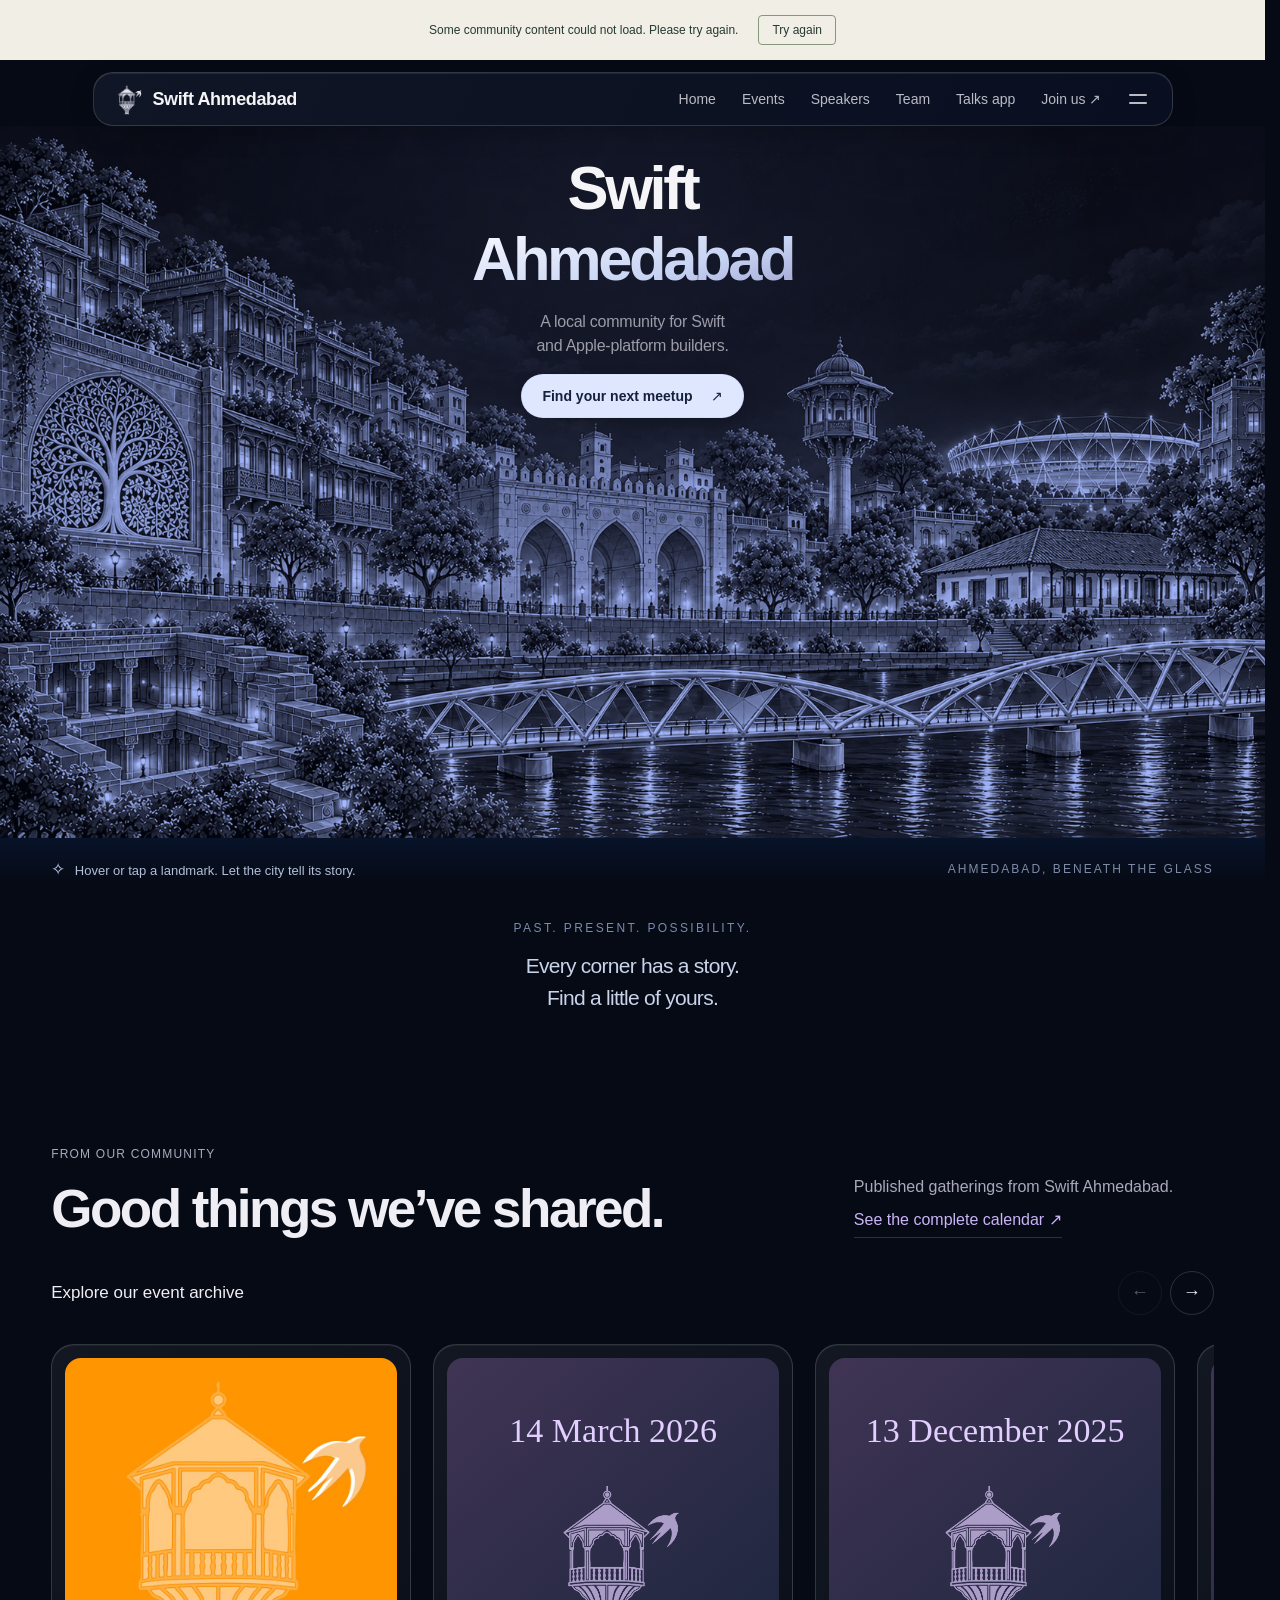
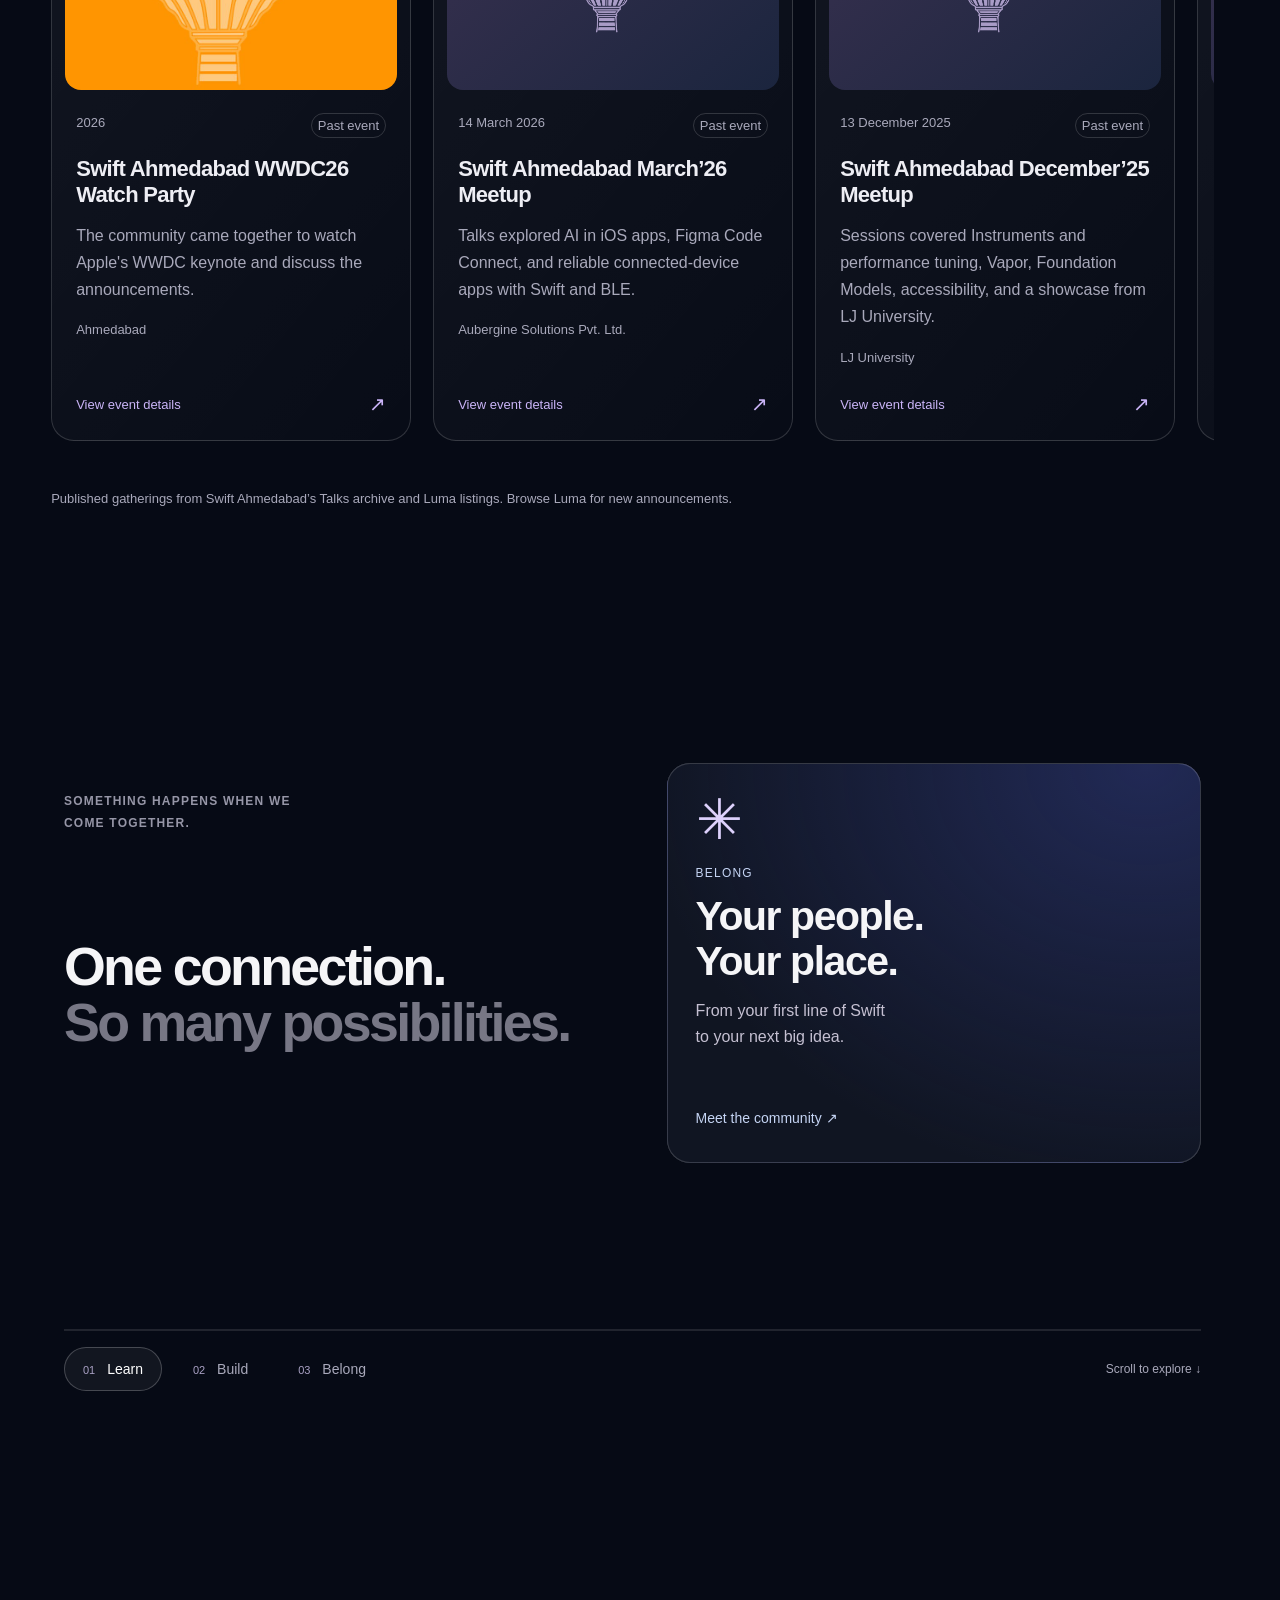
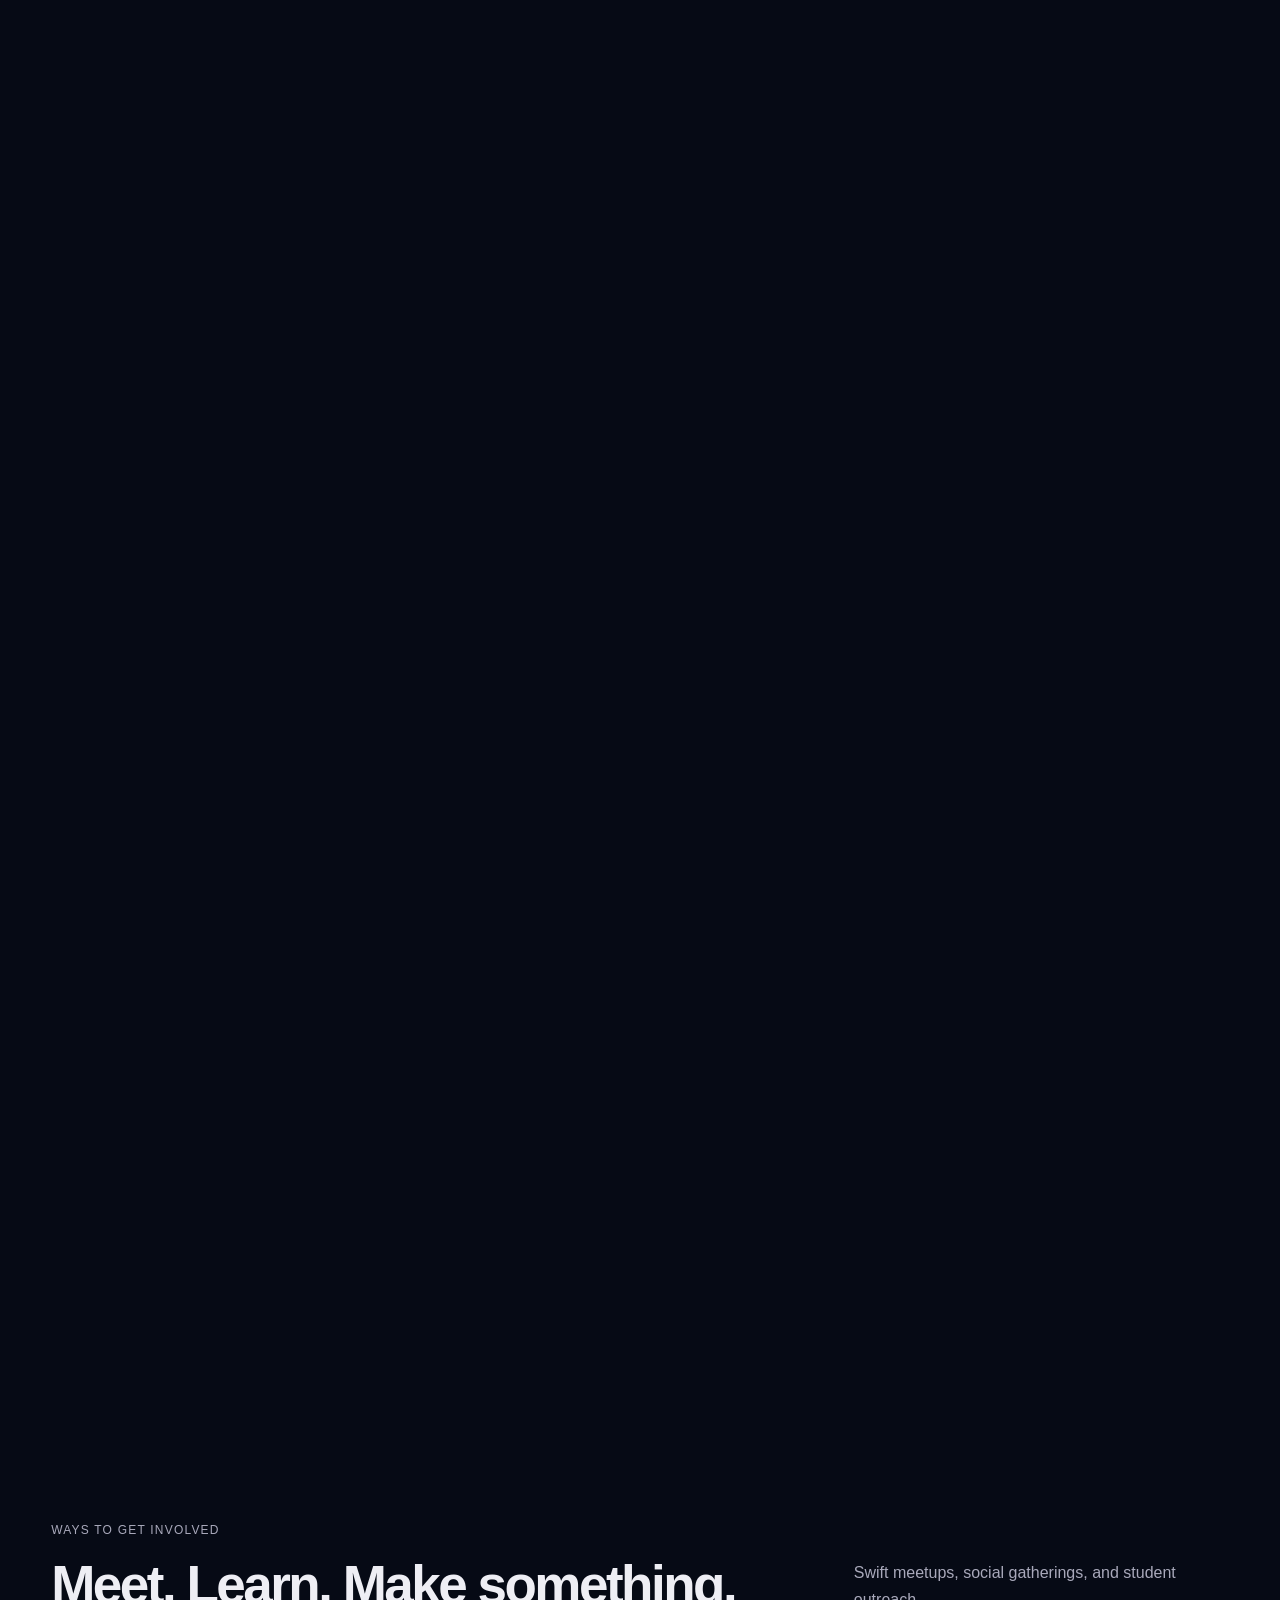
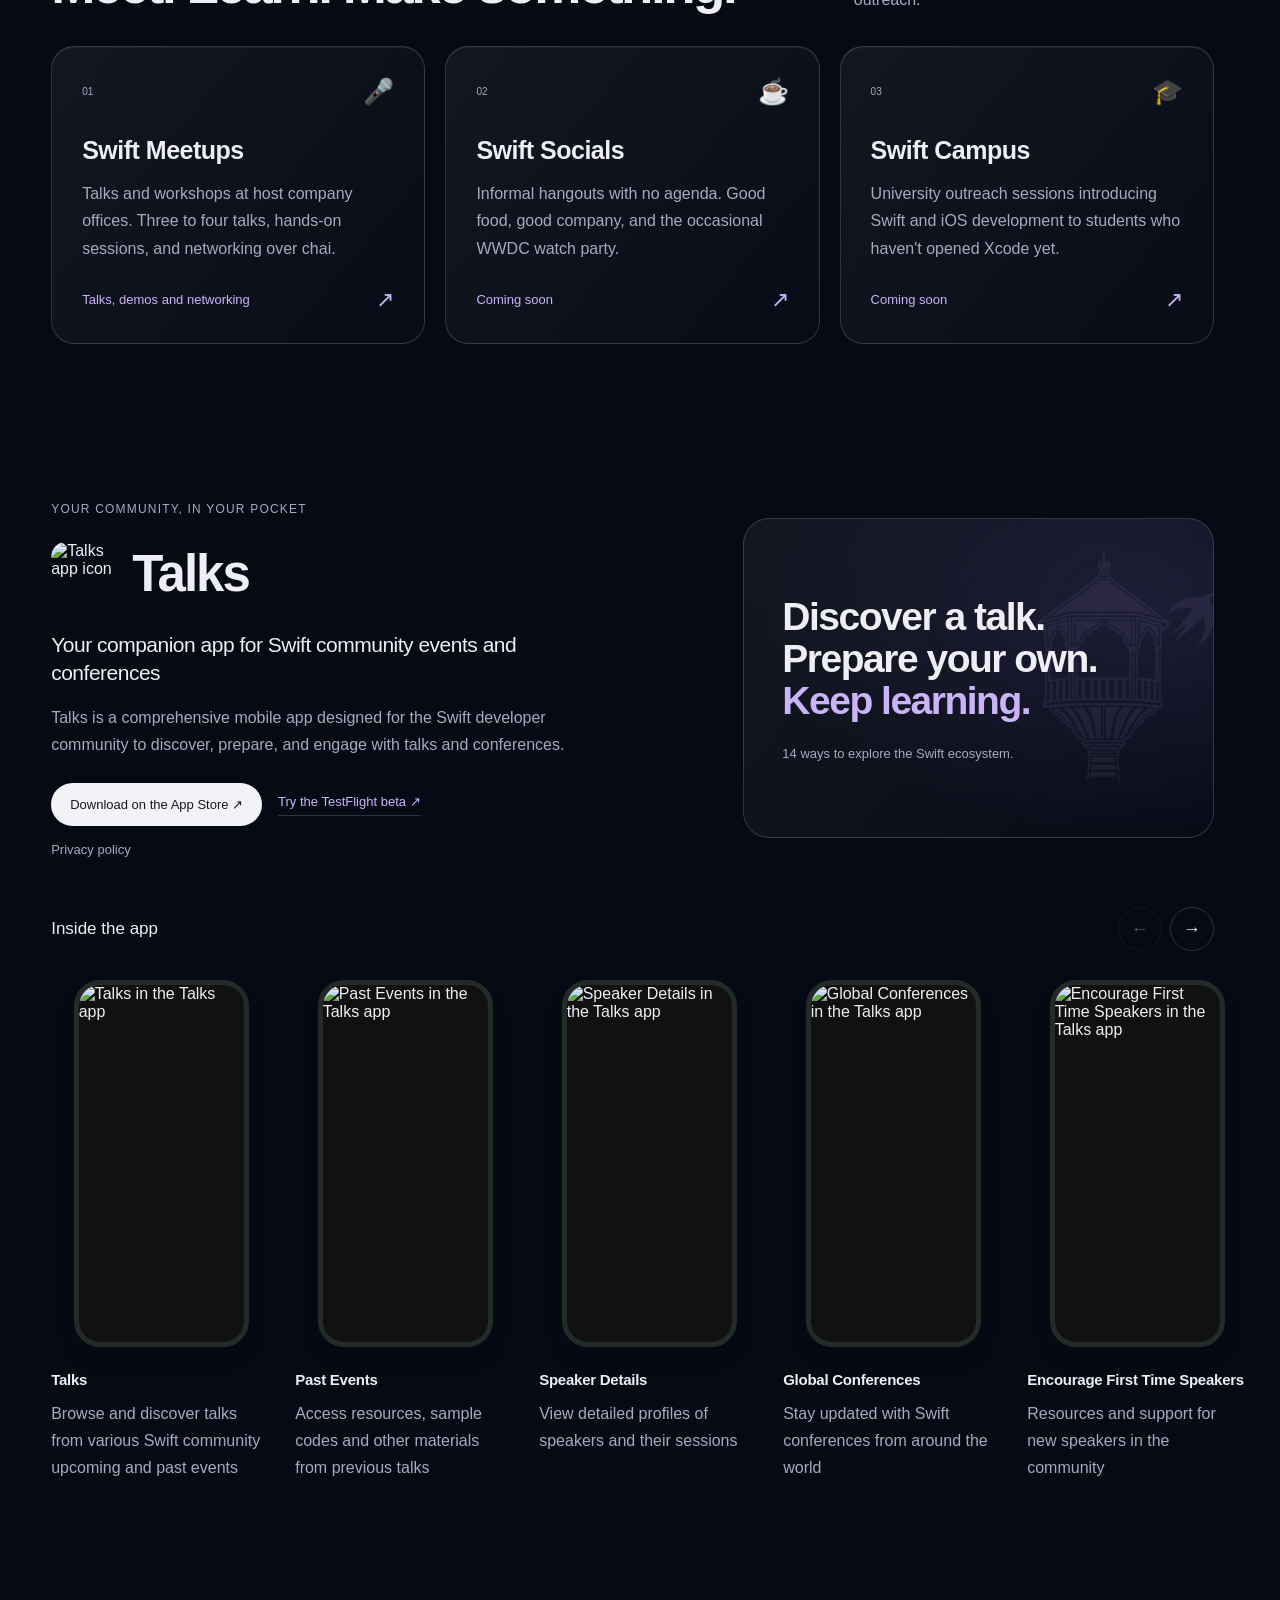
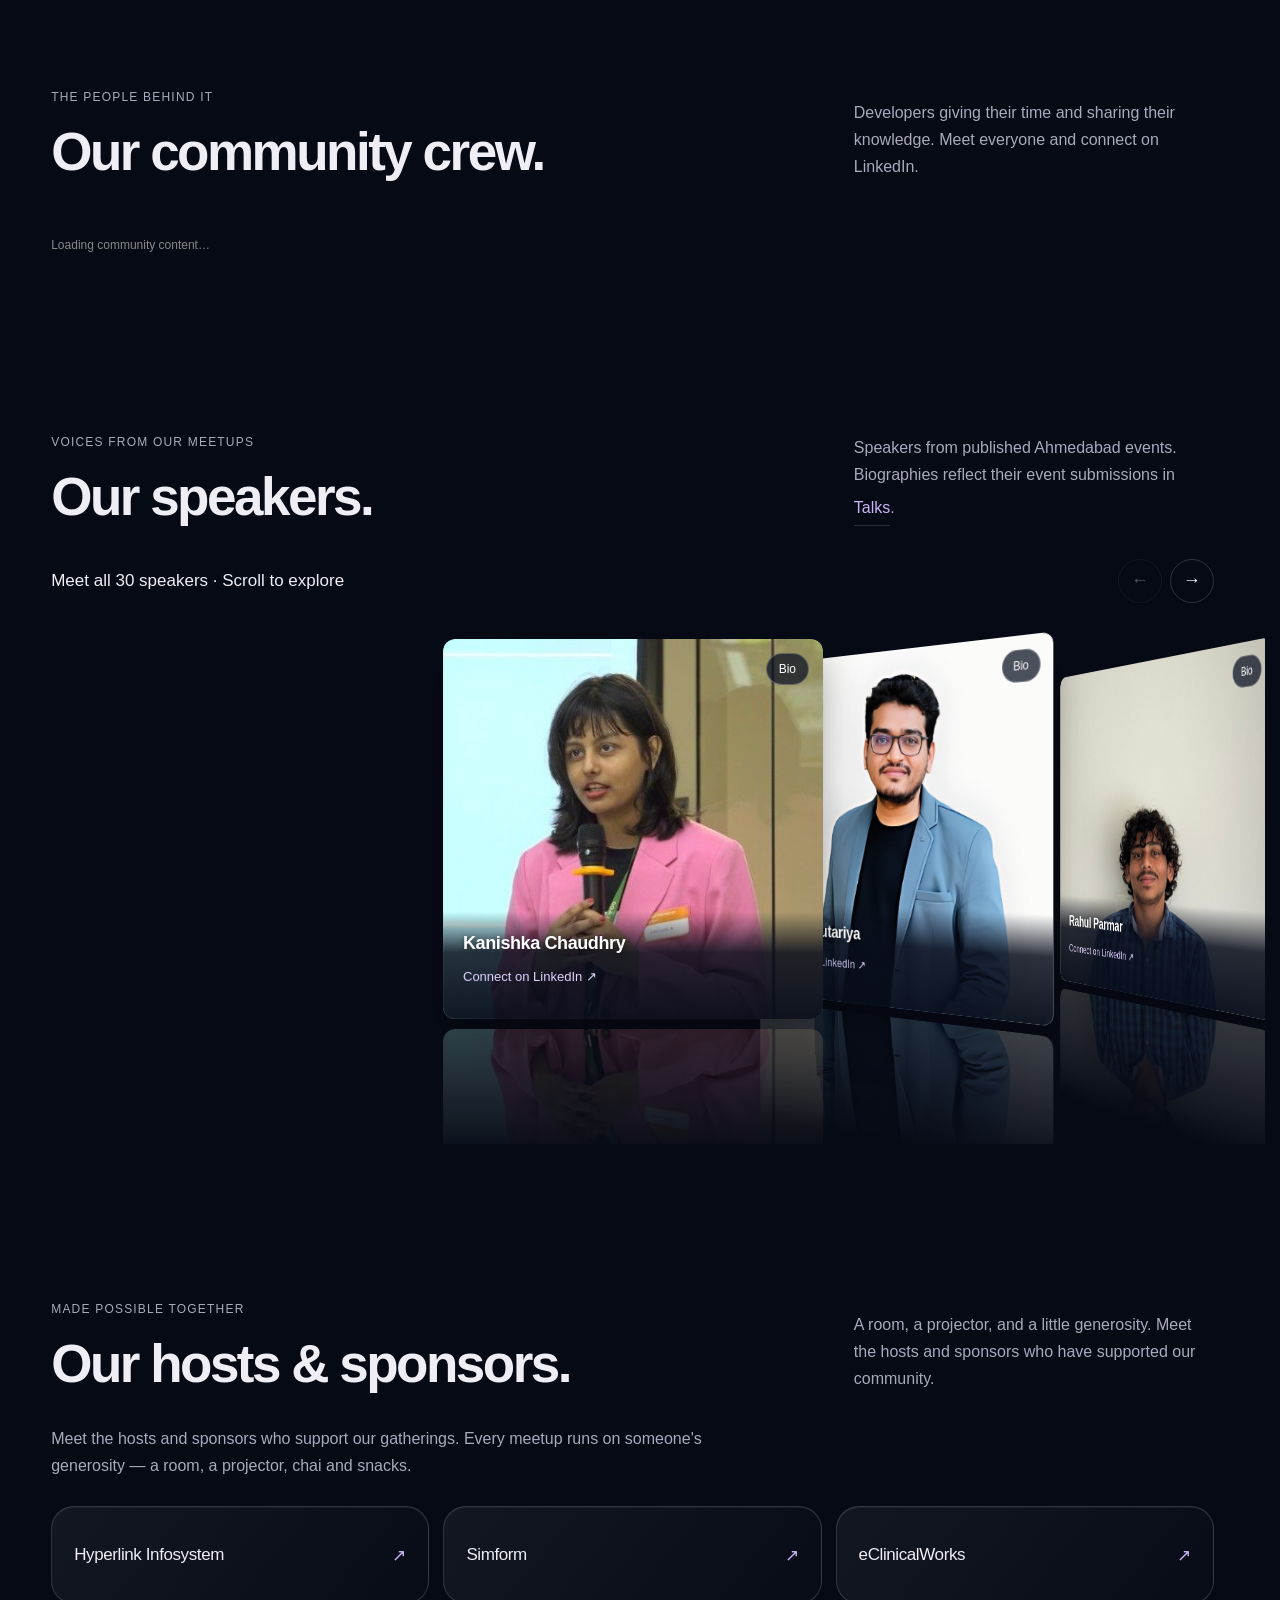
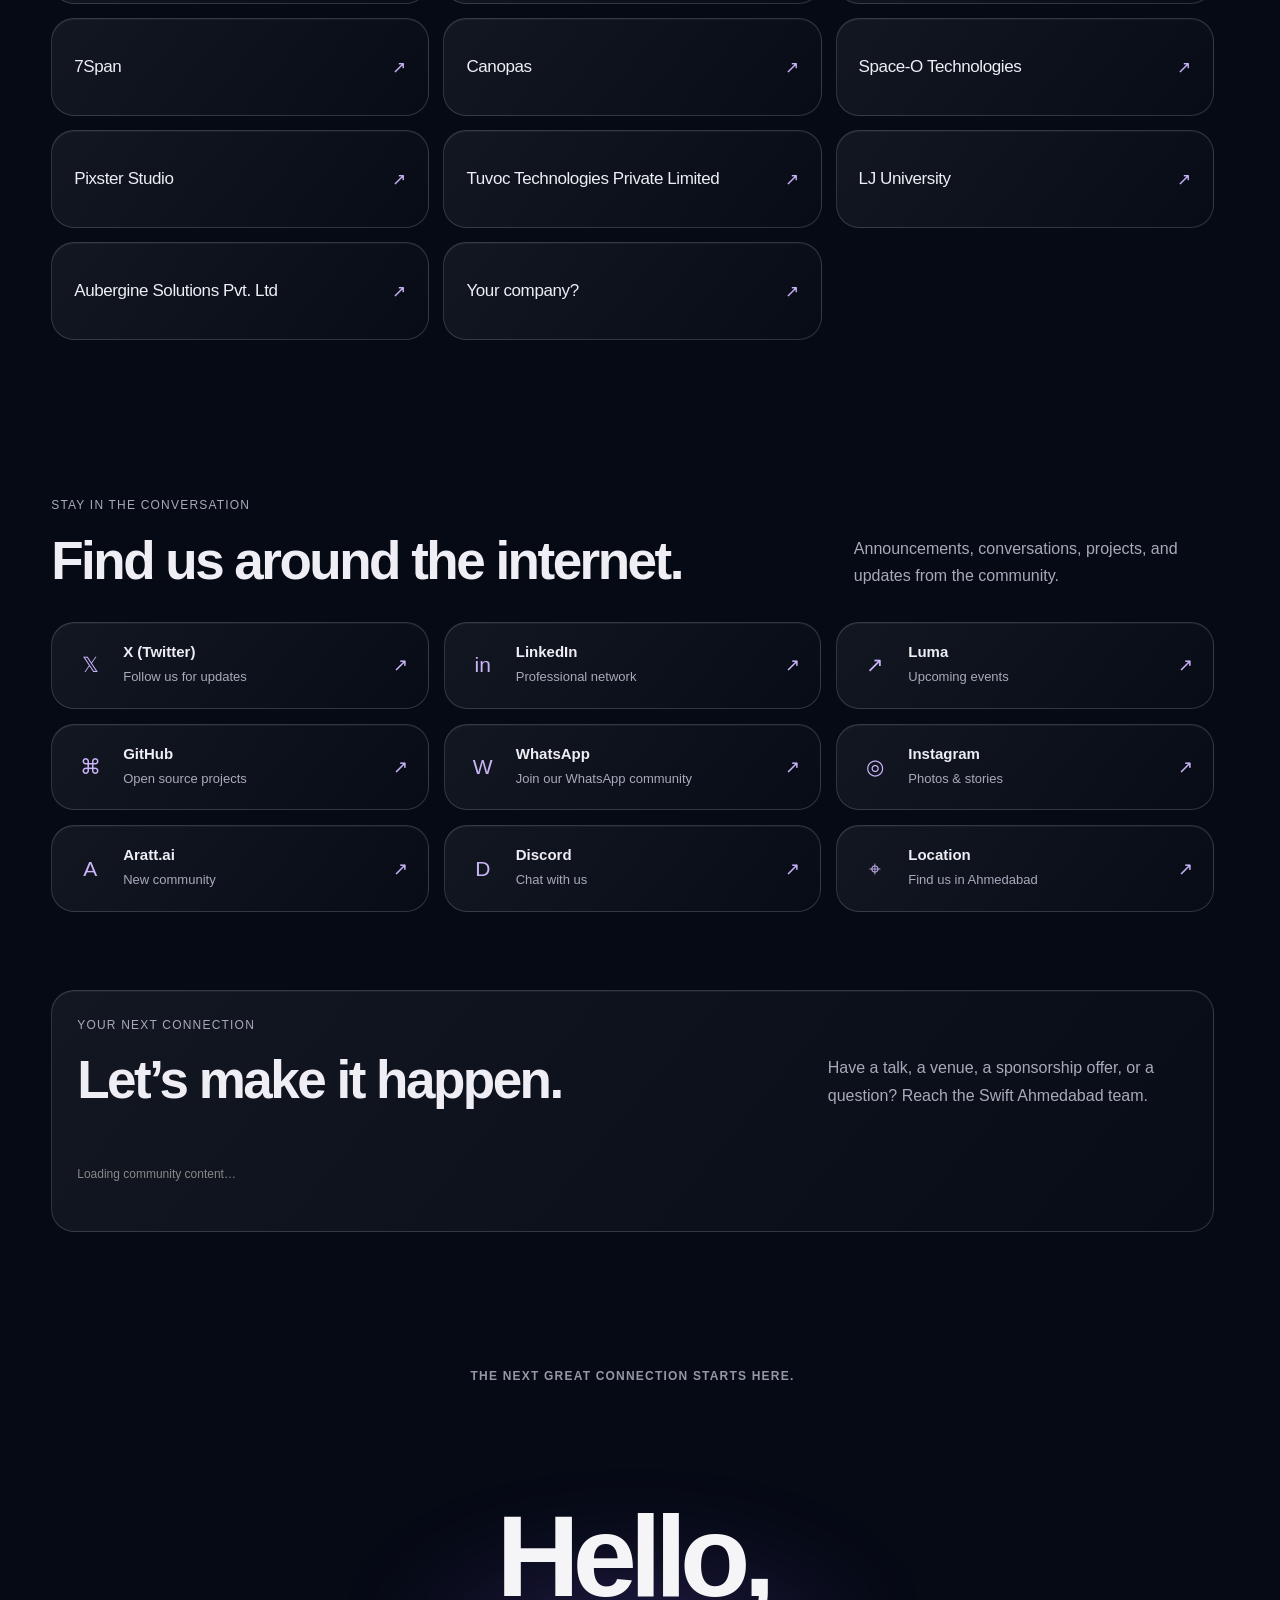
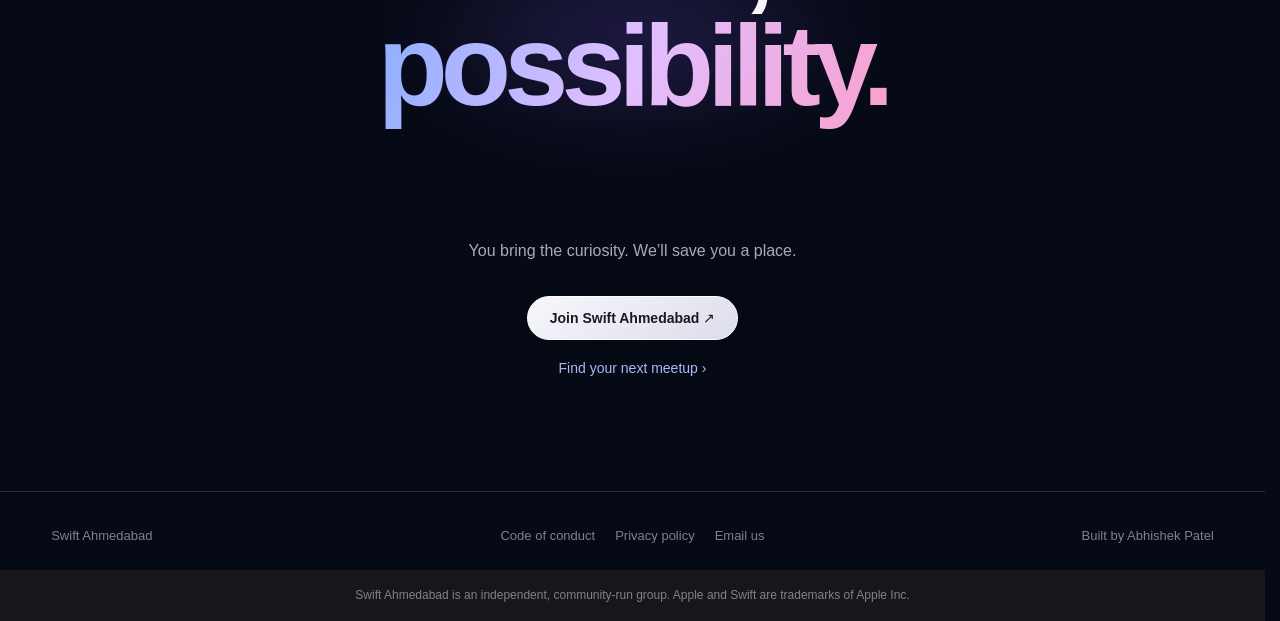
==== index.html @ c56e8653 "fix: merge footer and add builder credit" ====
<!doctype html>
<html lang="en">
<head>
<meta charset="utf-8">
<meta name="viewport" content="width=device-width,initial-scale=1">
<title>Swift Ahmedabad · Swift developer community</title>
<meta name="description" content="Swift Ahmedabad: meetups, workshops, community events, our team, and the Talks app for Apple-platform developers.">
<link rel="icon" href="assets/swiftAhmedabad.jpg">
<link rel="stylesheet" href="designs.css?v=footer-disclaimer">
<script src="designs.js?v=footer-merge" defer></script>
<script type="module" src="cityscape.mjs?v=10"></script>
<script type="module" src="headline-glass.mjs?v=5"></script>
</head>
<body data-design="glass">
<a class="skip" href="#main">Skip to content</a>
<!-- RETIRED THEME CHOOSER — retained for restoration
<header class="comparison">
 <a href="#main" class="study-label"><svg aria-hidden="true"><use href="#bird"/></svg><span>SWIFT AHMEDABAD <b>COMMUNITY · INDIA</b></span></a>
 <div class="design-switch" role="group" aria-label="Choose a design">
  <button data-choice="glass" aria-pressed="true"><i></i><span>01</span> Liquid Night</button>
  <button data-choice="editorial" aria-pressed="false"><i></i><span>02</span> Open Studio</button>
  <button data-choice="aurora" aria-pressed="false"><i></i><span>03</span> City of Swift</button>
 </div>
 <span class="study-hint">MEET. BUILD. SHARE.</span>
</header>
-->
<div class="content-status" role="status" aria-live="polite" hidden><span>Loading community content…</span><button type="button" id="retry-content" hidden>Try again</button></div>
<noscript><p class="content-status">Enable JavaScript to view the team, events, and community directory. You can still <a href="https://lu.ma/user/swiftahmedabad">browse our event calendar</a>.</p></noscript>
<svg class="svg-defs" aria-hidden="true"><defs>
 <!-- One material treatment of the master keeps every reveal registered to the same pixels. -->
 <filter id="liquid-city-glass" color-interpolation-filters="sRGB"><feColorMatrix type="matrix" values=".1382 .4649 .0469 0 .005  .1531 .5149 .0520 0 .012  .2062 .6937 .0701 0 .043  0 0 0 1 0"/></filter>
 <mask id="ahmedabad-logo-mask" maskUnits="userSpaceOnUse" x="0" y="0" width="100" height="100" style="mask-type:alpha"><image href="assets/designs/ahmedabad-mark.png" width="100" height="100"/></mask>
 <symbol id="bird" viewBox="0 0 100 100"><rect width="100" height="100" mask="url(#ahmedabad-logo-mask)"/></symbol>
<!-- RETIRED OPEN STUDIO DEFINITION
 <linearGradient id="studio-fill" x1="0" y1="0" x2="1" y2="1"><stop stop-color="#ebb679"/><stop offset=".45" stop-color="#bf6359"/><stop offset="1" stop-color="#8d4364"/></linearGradient>
-->
<!-- RETIRED DECORATIVE DEFINITION
 <symbol id="star" viewBox="0 0 100 100"><path d="m50 0 9 32 26-17-17 26 32 9-32 9 17 26-26-17-9 32-9-32-26 17 17-26L0 50l32-9-17-26 26 17Z"/></symbol>
-->
<!-- RETIRED DECORATIVE DEFINITION
 <symbol id="code" viewBox="0 0 24 24"><path d="m8 5-7 7 7 7m8-14 7 7-7 7m-3-17-2 24" fill="none" stroke="currentColor" stroke-width="1.5"/></symbol>
-->
<!-- RETIRED DECORATIVE DEFINITION
 <linearGradient id="glass-fill" x1="0" y1="0" x2="1" y2="1"><stop stop-color="#fff"/><stop offset=".32" stop-color="#c7ecff"/><stop offset=".56" stop-color="#ac9bf4"/><stop offset=".76" stop-color="#ffe6ee"/><stop offset="1" stop-color="#fff"/></linearGradient>
-->
</defs></svg>
<main id="main">
<!-- Liquid Night: one registered city composition with eight independent reveals. -->
<div class="world liquid-world" id="world-glass">
 <nav class="liquid-nav" aria-label="Main navigation">
  <div class="liquid-nav-inner">
   <a class="liquid-brand" href="#liquid-top" aria-label="Swift Ahmedabad home"><svg aria-hidden="true"><use href="#bird"/></svg>Swift Ahmedabad</a>
   <div class="liquid-nav-links">
    <a href="#liquid-top">Home</a><a href="#glass-events">Events</a><a href="#glass-speakers">Speakers</a><a href="#glass-team">Team</a><a href="#glass-app">Talks app</a><a class="liquid-nav-join" href="https://chat.whatsapp.com/FlZuWzMf8ak8C8yAmfRRVf" target="_blank" rel="noopener noreferrer" data-link="whatsapp">Join us ↗</a>
    <details class="section-menu">
     <summary aria-label="Navigation menu"><span class="nav-menu-icon" aria-hidden="true"></span></summary>
     <div><a href="#liquid-top">Home</a><a href="#glass-events">Events</a><a href="#glass-speakers">Speakers</a><a href="#glass-team">Team</a><a href="#glass-app">Talks app</a><a href="#glass-sponsors">Hosts & sponsors</a><a href="#glass-connect">Connect</a><a href="#glass-contact">Contact</a><a href="https://chat.whatsapp.com/FlZuWzMf8ak8C8yAmfRRVf" target="_blank" rel="noopener noreferrer" data-link="whatsapp">Join us ↗</a><button type="button" class="city-rotation" hidden>Pause city name rotation</button></div>
    </details>
   </div>
  </div>
 </nav>
 <section class="liquid-hero" id="liquid-top">
  <section class="liquid-cityscape" id="liquid-city" data-cityscape data-expanded-copy="true" aria-label="Explore Ahmedabad’s landmarks">
   <div class="liquid-hero-copy">
    <div class="city-title">
     <h1 aria-label="Swift Ahmedabad">Swift<span class="city-words" aria-hidden="true"><span lang="en" class="current">Ahmedabad</span><span lang="gu" hidden>અમદાવાદ</span><span lang="hi" hidden>अहमदाबाद</span></span></h1>
    </div>
    <p class="city-hero-subtitle">A local community for Swift and Apple-platform builders.</p><a class="liquid-button" href="https://lu.ma/user/swiftahmedabad" target="_blank" rel="noopener noreferrer" data-link="luma">Find your next meetup <span aria-hidden="true">↗</span></a>
   </div>
   <div class="cityscape-viewport"><div class="cityscape-stage">
    <picture class="cityscape-master" aria-hidden="true"><source media="(max-width: 767px)" srcset="assets/designs/liquid-city-portrait-v3.webp" width="900" height="1200"><img class="cityscape-base" src="assets/designs/liquid-city-desktop-v3.webp" width="1672" height="941" alt="" fetchpriority="high" decoding="async"></picture>
    <div class="cityscape-atmosphere" aria-hidden="true"></div>
    <div class="cityscape-artwork" aria-hidden="true">
     <div class="city-piece landmark-pol" data-artwork="pol"><picture><source media="(max-width: 767px)" data-color-src="assets/designs/liquid-city-portrait-v3.webp"><img class="landmark-color" data-color-src="assets/designs/liquid-city-desktop-v3.webp" width="1672" height="941" alt="" decoding="async" hidden></picture></div>
     <div class="city-piece landmark-jaali" data-artwork="jaali"><picture><source media="(max-width: 767px)" data-color-src="assets/designs/liquid-city-portrait-v3.webp"><img class="landmark-color" data-color-src="assets/designs/liquid-city-desktop-v3.webp" width="1672" height="941" alt="" decoding="async" hidden></picture></div>
     <div class="city-piece landmark-gate" data-artwork="gate"><picture><source media="(max-width: 767px)" data-color-src="assets/designs/liquid-city-portrait-v3.webp"><img class="landmark-color" data-color-src="assets/designs/liquid-city-desktop-v3.webp" width="1672" height="941" alt="" decoding="async" hidden></picture></div>
     <div class="city-piece landmark-chabutra" data-artwork="chabutra"><picture><source media="(max-width: 767px)" data-color-src="assets/designs/liquid-city-portrait-v3.webp"><img class="landmark-color" data-color-src="assets/designs/liquid-city-desktop-v3.webp" width="1672" height="941" alt="" decoding="async" hidden></picture></div>
     <div class="city-piece landmark-stadium" data-artwork="stadium"><picture><source media="(max-width: 767px)" data-color-src="assets/designs/liquid-city-portrait-v3.webp"><img class="landmark-color" data-color-src="assets/designs/liquid-city-desktop-v3.webp" width="1672" height="941" alt="" decoding="async" hidden></picture></div>
     <div class="city-piece landmark-ashram" data-artwork="ashram"><picture><source media="(max-width: 767px)" data-color-src="assets/designs/liquid-city-portrait-v3.webp"><img class="landmark-color" data-color-src="assets/designs/liquid-city-desktop-v3.webp" width="1672" height="941" alt="" decoding="async" hidden></picture></div>
     <div class="city-piece landmark-stepwell" data-artwork="stepwell"><picture><source media="(max-width: 767px)" data-color-src="assets/designs/liquid-city-portrait-v3.webp"><img class="landmark-color" data-color-src="assets/designs/liquid-city-desktop-v3.webp" width="1672" height="941" alt="" decoding="async" hidden></picture></div>
     <div class="city-piece landmark-bridge" data-artwork="bridge"><picture><source media="(max-width: 767px)" data-color-src="assets/designs/liquid-city-portrait-v3.webp"><img class="landmark-color" data-color-src="assets/designs/liquid-city-desktop-v3.webp" width="1672" height="941" alt="" decoding="async" hidden></picture></div>
    </div>
    <div class="cityscape-sheen" aria-hidden="true"></div>
    <div class="cityscape-hotspots" role="group" aria-label="Ahmedabad landmarks" aria-describedby="cityscape-hint">
     <div class="city-target hotspot-pol"><button class="city-hotspot" type="button" data-landmark="pol" data-title="Old-city pols" data-description="Traditional neighbourhoods bring closely grouped homes, carved facades and shared community spaces together." aria-label="Explore Old-city pols" aria-controls="landmark-information" aria-expanded="false"></button></div>
     <div class="city-target hotspot-jaali"><button class="city-hotspot" type="button" data-landmark="jaali" data-title="Sidi Saiyyed jaali" data-description="The Tree of Life lattice turns carved stone into a delicate pattern of intertwining branches." aria-label="Explore Sidi Saiyyed jaali" aria-controls="landmark-information" aria-expanded="false"></button></div>
     <div class="city-target hotspot-gate"><button class="city-hotspot" type="button" data-landmark="gate" data-title="Teen Darwaza" data-description="Three grand arches mark one of Ahmedabad’s historic gateways." aria-label="Explore Teen Darwaza" aria-controls="landmark-information" aria-expanded="false"></button></div>
     <div class="city-target hotspot-chabutra"><button class="city-hotspot" type="button" data-landmark="chabutra" data-title="The chabutra" data-description="These bird-feeding towers express the old city’s tradition of caring for its birds." aria-label="Explore The chabutra" aria-controls="landmark-information" aria-expanded="false"></button></div>
     <div class="city-target hotspot-stadium"><button class="city-hotspot" type="button" data-landmark="stadium" data-title="Narendra Modi Stadium" data-description="Motera’s cricket stadium brings Ahmedabad together around the game." aria-label="Explore Narendra Modi Stadium" aria-controls="landmark-information" aria-expanded="false"></button></div>
     <div class="city-target hotspot-ashram"><button class="city-hotspot" type="button" data-landmark="ashram" data-title="Sabarmati Ashram" data-description="Hriday Kunj was Gandhi’s home within the Sabarmati Ashram." aria-label="Explore Sabarmati Ashram" aria-controls="landmark-information" aria-expanded="false"></button></div>
     <div class="city-target hotspot-stepwell"><button class="city-hotspot" type="button" data-landmark="stepwell" data-title="Adalaj Stepwell" data-description="Near Ahmedabad, carved galleries and descending stairs lead into Adalaj’s historic stepwell." aria-label="Explore Adalaj Stepwell" aria-controls="landmark-information" aria-expanded="false"></button></div>
     <div class="city-target hotspot-bridge"><button class="city-hotspot" type="button" data-landmark="bridge" data-title="Atal Bridge" data-description="A pedestrian bridge connects the two banks of the Sabarmati River." aria-label="Explore Atal Bridge" aria-controls="landmark-information" aria-expanded="false"></button></div>
    </div>

   </div></div>
   <div class="cityscape-caption"><p id="cityscape-hint"><span aria-hidden="true">✧</span> Hover or tap a landmark. Let the city tell its story.</p><span>AHMEDABAD, BENEATH THE GLASS</span></div>
   <div class="landmark-info-slot"><div class="cityscape-rest-note" aria-hidden="true"><span>PAST. PRESENT. POSSIBILITY.</span><p>Every corner has a story.<br>Find a little of yours.</p></div><div class="landmark-information" id="landmark-information" aria-labelledby="landmark-title" hidden><button type="button" data-landmark-close aria-label="Close landmark details">×</button><div><p class="landmark-eyebrow">A LITTLE OF AHMEDABAD</p><h2 id="landmark-title" data-landmark-title>Explore Ahmedabad</h2><p data-landmark-story>Hover or tap a landmark to discover its story.</p></div></div></div>
   <p class="visually-hidden" data-landmark-announcement role="status" aria-live="polite" aria-atomic="true"></p>
   <div class="cityscape-fallback" hidden><p>The illustration couldn’t load. Ahmedabad’s stories are still here.</p><ul><li><strong>Old-city pols</strong> — Traditional neighbourhoods bring closely grouped homes, carved facades and shared community spaces together.</li><li><strong>Sidi Saiyyed jaali</strong> — The Tree of Life lattice turns carved stone into a delicate pattern of intertwining branches.</li><li><strong>Teen Darwaza</strong> — Three grand arches mark one of Ahmedabad’s historic gateways.</li><li><strong>The chabutra</strong> — These bird-feeding towers express the old city’s tradition of caring for its birds.</li><li><strong>Narendra Modi Stadium</strong> — Motera’s cricket stadium brings Ahmedabad together around the game.</li><li><strong>Sabarmati Ashram</strong> — Hriday Kunj was Gandhi’s home within the Sabarmati Ashram.</li><li><strong>Adalaj Stepwell</strong> — Near Ahmedabad, carved galleries and descending stairs lead into Adalaj’s historic stepwell.</li><li><strong>Atal Bridge</strong> — A pedestrian bridge connects the two banks of the Sabarmati River.</li></ul></div>
   <noscript><p class="cityscape-fallback">Sidi Saiyyed jaali · Old-city pols · Teen Darwaza · Chabutra · Narendra Modi Stadium · Sabarmati Ashram · Adalaj Stepwell · Atal Bridge. Enable JavaScript to explore their stories and natural colors.</p></noscript>
  </section>

 </section>
 <section class="community-section community-events" id="glass-events"><div class="community-heading"><div><p class="community-eyebrow">FROM OUR COMMUNITY</p><h2>Good things we’ve shared.</h2></div><p>Published gatherings from Swift Ahmedabad. <a href="https://lu.ma/user/swiftahmedabad" target="_blank" rel="noopener noreferrer" data-link="luma">See the complete calendar ↗</a></p></div><div data-content="events"><p class="loading-copy">Loading community content…</p></div></section>

 <section class="liquid-story" id="liquid-story" aria-label="Learn, build, belong">
  <div class="story-pin"><div class="story-intro"><p class="liquid-kicker">SOMETHING HAPPENS WHEN WE COME TOGETHER.</p><div class="story-heading"><h2>One connection.<br><span>So many possibilities.</span></h2></div></div>
   <div class="story-deck">
    <article class="story-card learn-card" id="story-learn"><div class="story-symbol" aria-hidden="true">↗</div><span class="story-number">LEARN</span><h3>A fresh<br>perspective.</h3><p>Real talks. Shared knowledge.<br>Your next lightbulb moment.</p><a href="https://lu.ma/user/swiftahmedabad" target="_blank" rel="noopener noreferrer" data-link="luma">Explore our meetups ↗</a></article>
    <article class="story-card build-card" id="story-build"><div class="story-symbol" aria-hidden="true">⌘</div><span class="story-number">BUILD</span><h3>Make something<br>that matters.</h3><p>Bring a side project.<br>Leave with new possibilities.</p><a href="https://github.com/swift-ahmedabad/" target="_blank" rel="noopener noreferrer" data-link="github">Explore our GitHub ↗</a></article>
    <article class="story-card belong-card" id="story-belong"><div class="story-symbol" aria-hidden="true">✳</div><span class="story-number">BELONG</span><h3>Your people.<br>Your place.</h3><p>From your first line of Swift<br>to your next big idea.</p><a href="https://chat.whatsapp.com/FlZuWzMf8ak8C8yAmfRRVf" target="_blank" rel="noopener noreferrer" data-link="whatsapp">Meet the community ↗</a></article>
   </div>
   <div class="story-controls" role="group" aria-label="Story chapters">
    <button type="button" data-story-step="0" aria-controls="story-learn" aria-pressed="true"><span>01</span> Learn</button>
    <button type="button" data-story-step="1" aria-controls="story-build" aria-pressed="false"><span>02</span> Build</button>
    <button type="button" data-story-step="2" aria-controls="story-belong" aria-pressed="false"><span>03</span> Belong</button>
    <span class="story-scroll-hint">Scroll to explore <span aria-hidden="true">↓</span></span>
   </div>
  </div>
 </section>



 <section class="community-section community-programs" id="glass-programs"><div class="community-heading"><div><p class="community-eyebrow">WAYS TO GET INVOLVED</p><h2>Meet. Learn. Make something.</h2></div><p>Swift meetups, social gatherings, and student outreach.</p></div><div data-content="programs"><p class="loading-copy">Loading community content…</p></div></section>


 <section class="community-section community-app" id="glass-app"><div data-content="app"><p class="loading-copy">Loading the Talks app…</p></div></section>

 <section class="community-section community-team" id="glass-team"><div class="community-heading"><div><p class="community-eyebrow">THE PEOPLE BEHIND IT</p><h2>Our community crew.</h2></div><p>Developers giving their time and sharing their knowledge. Meet everyone and connect on LinkedIn.</p></div><div data-content="team"><p class="loading-copy">Loading community content…</p></div></section>

 <section class="community-section community-speakers" id="glass-speakers"><div class="community-heading"><div><p class="community-eyebrow">VOICES FROM OUR MEETUPS</p><h2>Our speakers.</h2></div><p>Speakers from published Ahmedabad events. Biographies reflect their event submissions in <a href="https://github.com/Swift-Ahmedabad/Talks/tree/617e9de2b07eacf132da829cbbb272cc8a44bc74/Swift-Ahmedabad" target="_blank" rel="noopener noreferrer">Talks</a>.</p></div><div data-content="speakers"><p class="loading-copy">Loading speaker profiles…</p></div></section>

 <section class="community-section community-sponsors" id="glass-sponsors"><div class="community-heading"><div><p class="community-eyebrow">MADE POSSIBLE TOGETHER</p><h2>Our hosts & sponsors.</h2></div><p>A room, a projector, and a little generosity. Meet the hosts and sponsors who have supported our community.</p></div><div data-content="sponsors"><p class="loading-copy">Loading community content…</p></div></section>

 <section class="community-section community-connect" id="glass-connect"><div class="community-heading"><div><p class="community-eyebrow">STAY IN THE CONVERSATION</p><h2>Find us around the internet.</h2></div><p>Announcements, conversations, projects, and updates from the community.</p></div><div data-content="connect"><p class="loading-copy">Loading community content…</p></div></section>

 <section class="community-section contact-panel" id="glass-contact"><div class="community-heading"><div><p class="community-eyebrow">YOUR NEXT CONNECTION</p><h2>Let’s make it happen.</h2></div><p>Have a talk, a venue, a sponsorship offer, or a question? Reach the Swift Ahmedabad team.</p></div><div data-content="contact"><p class="loading-copy">Loading community content…</p></div></section>
 <section class="liquid-join" id="liquid-join"><div class="join-glow"></div><p class="liquid-kicker">THE NEXT GREAT CONNECTION STARTS HERE.</p><div class="headline-glass" data-headline-glass><h2>Hello,<br><span>possibility.</span></h2></div><p>You bring the curiosity. We’ll save you a place.</p><a class="liquid-button" href="https://chat.whatsapp.com/FlZuWzMf8ak8C8yAmfRRVf" target="_blank" rel="noopener noreferrer" data-link="whatsapp">Join Swift Ahmedabad ↗</a><a class="liquid-secondary" href="https://lu.ma/user/swiftahmedabad" target="_blank" rel="noopener noreferrer" data-link="luma">Find your next meetup ›</a></section>
</div>
<!-- 02 · Open Studio: a community home inspired by Swift Pune’s layout. -->
<!-- RETIRED EDITORIAL THEME — source retained, no active DOM or asset requests
<div class="world mag-world" id="world-editorial" hidden>
 <nav class="mag-nav mag-wrap" aria-label="Open Studio navigation">
  <a class="mag-brand" href="#mag-top"><svg aria-hidden="true"><use href="#bird"/></svg><span>Swift Ahmedabad<small>Apple-platform builders · India</small></span></a>
  <div><details class="section-menu"><summary>Explore <span aria-hidden="true">⌄</span></summary><div><a href="#mag-gatherings">Programs</a><a href="#editorial-events">Events</a><a href="#editorial-team">Our team</a><a href="#editorial-sponsors">Hosts & sponsors</a><a href="#editorial-app">Talks app</a><a href="#editorial-connect">Connect</a><a href="#editorial-contact">Contact</a></div></details><a href="#mag-gatherings">Programs</a><a href="#editorial-events">Meetups</a><a href="#editorial-team">Core team</a><a class="mag-nav-join" href="https://chat.whatsapp.com/FlZuWzMf8ak8C8yAmfRRVf" target="_blank" rel="noopener noreferrer" data-link="whatsapp">Join WhatsApp <span>↗</span></a></div>
 </nav>
 <section class="mag-hero mag-wrap" id="mag-top">
  <div class="mag-identity"><div class="mag-logo-orbit"><svg role="img" aria-label="Swift Ahmedabad chabutra and Swift bird"><use href="#bird"/></svg></div><p>Swift <strong>Ahmedabad</strong><span>Built here. Shared with everyone.</span></p><span class="mag-identity-note">23.02° N · 72.57° E</span></div>
  <div class="mag-intro"><p class="mag-eyebrow">// Swift · SwiftUI · Ahmedabad</p><h1>Apple-platform<br>builders.<br><span>One community.</span></h1><p data-community-description>A community of Apple-platform engineers, designers and students in Ahmedabad.</p><div class="mag-actions"><a class="mag-button" href="https://chat.whatsapp.com/FlZuWzMf8ak8C8yAmfRRVf" target="_blank" rel="noopener noreferrer" data-link="whatsapp">Join the WhatsApp group <span>↗</span></a><a class="mag-secondary" href="https://www.linkedin.com/company/swift-ahmedabad/" target="_blank" rel="noopener noreferrer" data-link="linkedin">Follow on LinkedIn</a></div><ul class="mag-at-glance" aria-label="Community at a glance"><li><b>Swift</b> meetups</li><li><b>Hands-on</b> learning</li><li><b>First-time</b> speakers welcome</li><li><b>Everyone</b> belongs</li></ul></div>
 </section>
 <section class="community-section community-programs" id="mag-gatherings"><div class="community-heading"><div><p class="community-eyebrow">// community.programs</p><h2>A little learning.<br><span>A lot of connection.</span></h2></div><p>Talks, workshops, and conversations over chai. Explore what we run, and what we’re bringing to the community next.</p></div><div data-content="programs"><p class="loading-copy">Loading our programs…</p></div></section>
 <section class="community-section community-events" id="editorial-events"><div class="community-heading"><div><p class="community-eyebrow">// meetups.archive</p><h2>From the <span>community.</span></h2></div><p>Some of the gatherings we’ve shared. <a href="https://lu.ma/user/swiftahmedabad" target="_blank" rel="noopener noreferrer" data-link="luma">Full calendar & new announcements ↗</a></p></div><div data-content="events"><p class="loading-copy">Loading community content…</p></div></section>
 <section class="community-section community-team" id="editorial-team"><div class="community-heading"><div><p class="community-eyebrow">// community.crew</p><h2>The people <span>behind it.</span></h2></div><p>Developers who make time for the community. Meet our crew, learn what they’re building, and connect on LinkedIn.</p></div><div data-content="team"><p class="loading-copy">Loading community content…</p></div><a class="mag-talk-link" href="https://forms.gle/xJz2qssaaXnyPX9z8" target="_blank" rel="noopener noreferrer" data-link="speak">Have something to share? Pitch your first talk ↗</a></section>
 <section class="community-section community-sponsors" id="editorial-sponsors"><div class="community-heading"><div><p class="community-eyebrow">// hosts.history</p><h2>Good people.<br><span>Generous hosts.</span></h2></div><p>Meet the companies that have supported Swift Ahmedabad with space, hospitality, and a place to learn together.</p></div><div class="mag-hosts-layout"><aside class="mag-host-note"><p class="mag-eyebrow">a_note_to_future_hosts.swift</p><h3>Make room for<br>your local community.</h3><p>A room, a projector, and a few cups of chai can bring a whole community together.</p><p>Have a space to offer or want to support our next meetup? Tell us what you have in mind. We’ll work out the details together.</p><a class="sponsor-mail-link" href="mailto:helloswiftahmedabad@gmail.com">Let’s host something together ↗</a><small>— The Swift Ahmedabad crew</small></aside><div data-content="sponsors"><p class="loading-copy">Loading community content…</p></div></div></section>
 <section class="community-section community-app" id="editorial-app"><div data-content="app"><p class="loading-copy">Loading the Talks app…</p></div></section>
 <div class="community-section community-year-stats" aria-label="Community statistics"><p class="community-eyebrow">// our_community_in_<span data-year>2025</span></p><div data-content="stats"></div></div>
 <section class="community-section community-connect" id="editorial-connect"><div class="community-heading"><div><p class="community-eyebrow">// say_hello</p><h2>Keep the <span>conversation going.</span></h2></div><p>Join the WhatsApp group for community conversations. Find events, projects, and updates across our channels.</p></div><div data-content="connect"><p class="loading-copy">Loading community content…</p></div></section>
 <section class="community-section community-contact" id="editorial-contact"><div class="community-heading"><div><p class="community-eyebrow">// contribute</p><h2>There’s room <span>for your idea.</span></h2></div><p>Speak at a meetup, support the community, or simply say hello.</p></div><div data-content="contact"><p class="loading-copy">Loading community content…</p></div></section>
 <footer class="mag-footer mag-wrap"><div class="mag-footer-brand"><svg aria-hidden="true"><use href="#bird"/></svg><div><strong>Swift Ahmedabad</strong><p>// Code, chai, and good company.</p></div></div><div class="mag-footer-columns"><div><h3>SHOW UP</h3><a href="https://chat.whatsapp.com/FlZuWzMf8ak8C8yAmfRRVf" target="_blank" rel="noopener noreferrer" data-link="whatsapp">WhatsApp group ↗</a><a href="#mag-gatherings">Our programs</a><a href="#editorial-events">Meetups & events</a></div><div><h3>CONTRIBUTE</h3><a href="https://forms.gle/xJz2qssaaXnyPX9z8" target="_blank" rel="noopener noreferrer" data-link="speak">Pitch a talk ↗</a><a class="sponsor-mail-link" href="mailto:helloswiftahmedabad@gmail.com">Host a meetup</a><a href="#editorial-team">Meet the crew</a></div><div><h3>FOLLOW</h3><a href="https://www.linkedin.com/company/swift-ahmedabad/" target="_blank" rel="noopener noreferrer" data-link="linkedin">LinkedIn ↗</a><a href="https://www.instagram.com/swift.ahmedabad/" target="_blank" rel="noopener noreferrer" data-link="instagram">Instagram ↗</a><a href="https://github.com/swift-ahmedabad/" target="_blank" rel="noopener noreferrer" data-link="github">GitHub ↗</a></div><div><h3>CARE</h3><a href="code-of-conduct.html">Code of conduct</a><a href="privacy-policy.html">Privacy policy</a><a href="mailto:helloswiftahmedabad@gmail.com" data-link="email">Email the team</a></div></div><div class="mag-footer-bottom"><span>Independent. Community-led.</span><span>Made in Ahmedabad · IST</span></div></footer>
</div>
-->
<!-- 03 · City of Swift: an Ahmedabad landmark poster inspired by Swift Bharat. -->
<!-- RETIRED AURORA THEME — source retained, no active DOM or asset requests
<div class="world lounge-world" id="world-aurora" hidden>
 <nav class="city-dock" aria-label="Quick community navigation" hidden inert>
  <a class="city-dock-home" href="#lounge-top" aria-label="Back to the top"><svg aria-hidden="true"><use href="#bird"/></svg></a>
  <a href="#aurora-events">Meetups</a><a href="#lounge-room">Community</a><a class="city-dock-join" href="https://chat.whatsapp.com/FlZuWzMf8ak8C8yAmfRRVf" target="_blank" rel="noopener noreferrer" data-link="whatsapp">Join <span aria-hidden="true">↗</span></a>
 </nav>
 <nav class="lounge-nav" aria-label="City of Swift navigation"><a class="lounge-brand" href="#lounge-top"><svg aria-hidden="true"><use href="#bird"/></svg><div>Swift Ahmedabad<small>CODE. CHAI. COMMUNITY.</small></div></a><div><details class="section-menu"><summary>Explore <span aria-hidden="true">⌄</span></summary><div><a href="#aurora-city">Our city</a><a href="#aurora-events">Meetups</a><a href="#aurora-team">Our crew</a><a href="#aurora-app">Talks app</a><a href="#aurora-sponsors">Hosts & sponsors</a><a href="#aurora-connect">Connect</a><a href="#aurora-contact">Contact</a></div></details><a href="#aurora-city">Our city</a><a href="#aurora-events">Meetups</a><a href="#aurora-team">The crew</a><a class="lounge-nav-join" href="https://chat.whatsapp.com/FlZuWzMf8ak8C8yAmfRRVf" target="_blank" rel="noopener noreferrer" data-link="whatsapp">Join WhatsApp <span>↗</span></a></div></nav>
 <section class="lounge-hero" id="lounge-top">
  <div class="city-heading"><p class="lounge-eyebrow">APPLE-PLATFORM BUILDERS · AMDAVADI HEARTS</p><h1><span>SWIFT</span><strong>AHMEDABAD</strong></h1><p class="city-hero-subtitle">Big ideas. Local roots. Your people.</p></div>
  <figure class="city-art"><img src="assets/designs/ahmedabad-landmarks-dusk.png" width="1536" height="1024" fetchpriority="high" alt="Illustrated Ahmedabad city collage: Sidi Saiyyed’s Tree of Life jaali, Teen Darwaza’s three arches, a chabutra with flying swifts, old-city pol houses, Sabarmati Ashram, and the colourful Atal Bridge over the Sabarmati, with Uttarayan kites in the sky."><figcaption>OUR CITY, IN COLOUR · MADE OF STORIES</figcaption></figure>
  <div class="city-welcome"><p>Meet the Swift community<br><strong>right here in Ahmedabad.</strong></p><div><a class="lounge-button" href="https://lu.ma/user/swiftahmedabad" target="_blank" rel="noopener noreferrer" data-link="luma">Find our next meetup <span>↗</span></a><a class="city-secondary" href="#aurora-city">Explore our city ↓</a></div><span class="city-welcome-mark" aria-hidden="true"><svg><use href="#bird"/></svg></span></div>
 </section>
 <section class="lounge-intro" id="aurora-city"><div><p class="lounge-eyebrow">ROOTED HERE. OPEN TO EVERYONE.</p><h2>A city with stories.<br><span>A community with ideas.</span></h2></div><div><p data-community-description>A community of Apple-platform engineers, designers and students in Ahmedabad. We meet to learn, share what we know, and grow the next generation of Swift builders in the city.</p><p class="city-description">Our artwork celebrates the places and details that make Ahmedabad feel like home.</p></div></section>

 <section class="community-section community-events" id="aurora-events"><div class="community-heading"><div><p class="community-eyebrow">FROM OUR COMMUNITY</p><h2>Good things we’ve shared.</h2></div><p>Published gatherings from Swift Ahmedabad. <a href="https://lu.ma/user/swiftahmedabad" target="_blank" rel="noopener noreferrer" data-link="luma">See the complete calendar ↗</a></p></div><div data-content="events"><p class="loading-copy">Loading community content…</p></div></section>
 <section class="lounge-room" id="lounge-room"><div class="lounge-room-heading"><p class="lounge-eyebrow">FIND YOUR WAY IN</p><h2>Meet. Build.<br><em>Make it happen.</em></h2></div><div class="lounge-explorer"><div class="lounge-tabs" role="tablist" aria-label="Ways to join the community"><button role="tab" id="tab-meet" aria-controls="room-meet" aria-selected="true" data-room="meet"><span>01</span><div>Meet the community<small>Meetups & conversations</small></div><b>↗</b></button><button role="tab" id="tab-build" aria-controls="room-build" aria-selected="false" tabindex="-1" data-room="build"><span>02</span><div>Build something<small>Projects & possibilities</small></div><b>↗</b></button><button role="tab" id="tab-share" aria-controls="room-share" aria-selected="false" tabindex="-1" data-room="share"><span>03</span><div>Share your story<small>Ideas worth sharing</small></div><b>↗</b></button></div>
  <div class="lounge-panel" role="tabpanel" id="room-meet" aria-labelledby="tab-meet"><span class="lounge-panel-no" aria-hidden="true">01</span><p class="lounge-eyebrow">SOME THINGS ARE BETTER IN PERSON</p><h3>A familiar face.<br>A fresh perspective.</h3><p>Meet the people behind the code. Join us for Swift talks, hands-on learning, and the conversations that continue long after the last slide.</p><a href="https://lu.ma/user/swiftahmedabad" target="_blank" rel="noopener noreferrer" data-link="luma">Find our next gathering <span>↗</span></a><div class="lounge-panel-bottom"><span><b data-stat="totalEvents">6</b> MEETUPS IN <b data-year>2025</b></span><span>BEGINNERS ALWAYS WELCOME</span></div></div>
  <div class="lounge-panel" role="tabpanel" id="room-build" aria-labelledby="tab-build" hidden><span class="lounge-panel-no" aria-hidden="true">02</span><p class="lounge-eyebrow">CURIOSITY LIKES COMPANY</p><h3>A small project.<br>A shared possibility.</h3><p>Bring the idea you keep coming back to. Explore our community’s GitHub, share what you’ve learned, and find your next collaborator.</p><a href="https://github.com/swift-ahmedabad/" target="_blank" rel="noopener noreferrer" data-link="github">See what we’re building <span>↗</span></a><div class="lounge-panel-bottom"><span>SWIFT · SWIFTUI · iOS</span><span>BUILT WITH CURIOSITY</span></div></div>
  <div class="lounge-panel" role="tabpanel" id="room-share" aria-labelledby="tab-share" hidden><span class="lounge-panel-no" aria-hidden="true">03</span><p class="lounge-eyebrow">WE’D LOVE TO HEAR YOUR STORY</p><h3>Your experience.<br>Someone’s next idea.</h3><p>A lesson from a project. A useful trick. A question you finally answered. First talk or fiftieth, there’s room for your voice in this community.</p><a href="https://forms.gle/xJz2qssaaXnyPX9z8" target="_blank" rel="noopener noreferrer" data-link="speak">Bring your idea to the stage <span>↗</span></a><div class="lounge-panel-bottom"><span><b data-stat="totalSpeakers">16</b> SPEAKERS IN <b data-year>2025</b></span><span>EVERY PERSPECTIVE MATTERS</span></div></div>
 </div></section>

 <section class="community-section community-programs" id="aurora-programs"><div class="community-heading"><div><p class="community-eyebrow">WAYS TO GET INVOLVED</p><h2>Meet. Learn. Make something.</h2></div><p>Swift meetups, social gatherings, and student outreach.</p></div><div data-content="programs"><p class="loading-copy">Loading community content…</p></div></section>

 <section class="community-section community-app" id="aurora-app"><div data-content="app"><p class="loading-copy">Loading the Talks app…</p></div></section>

 <section class="community-section community-team" id="aurora-team"><div class="community-heading"><div><p class="community-eyebrow">THE PEOPLE BEHIND IT</p><h2>Our community crew.</h2></div><p>Developers giving their time and sharing their knowledge. Meet everyone and connect on LinkedIn.</p></div><div data-content="team"><p class="loading-copy">Loading community content…</p></div></section>
 <section class="lounge-ethos" id="lounge-ethos"><div><p class="lounge-eyebrow">FIRST TIME HERE?</p><h2>Come curious.<br><span>We’ll take it from there.</span></h2><svg aria-hidden="true"><use href="#bird"/></svg></div><div class="city-faq"><details open><summary>Do I need to be an experienced developer?<span aria-hidden="true">+</span></summary><p>Students, designers, first-time Swift learners, and experienced engineers are all welcome. Bring your curiosity and learn with the community.</p></details><details><summary>Where do I find the next meetup?<span aria-hidden="true">+</span></summary><p>Browse our <a href="https://lu.ma/user/swiftahmedabad" target="_blank" rel="noopener noreferrer" data-link="luma">Luma calendar ↗</a> for published dates, venues, and registration. Meetups take place at host company offices; check each listing for the details.</p></details><details><summary>Can I give my first talk here?<span aria-hidden="true">+</span></summary><p>Yes. Share a useful discovery, a lesson from your project, or an idea you’re exploring. <a href="https://forms.gle/xJz2qssaaXnyPX9z8" target="_blank" rel="noopener noreferrer" data-link="speak">Send us your talk proposal ↗</a>.</p></details><details><summary>How do we look after each other?<span aria-hidden="true">+</span></summary><p>Be respectful, generous with your knowledge, and welcoming to new people. Read our <a href="code-of-conduct.html">code of conduct ↗</a> before joining.</p></details></div></section>

 <section class="community-section community-sponsors" id="aurora-sponsors"><div class="community-heading"><div><p class="community-eyebrow">MADE POSSIBLE TOGETHER</p><h2>Our hosts & sponsors.</h2></div><p>A room, a projector, and a little generosity. These are the companies that have supported our community.</p></div><div data-content="sponsors"><p class="loading-copy">Loading community content…</p></div></section>

 <div class="community-section community-year-stats" aria-label="Community statistics"><p class="community-eyebrow">OUR COMMUNITY IN <span data-year>2025</span></p><div data-content="stats"></div></div>

 <section class="community-section community-connect" id="aurora-connect"><div class="community-heading"><div><p class="community-eyebrow">STAY IN THE CONVERSATION</p><h2>Find us around the internet.</h2></div><p>Announcements, conversations, projects, and updates from the community.</p></div><div data-content="connect"><p class="loading-copy">Loading community content…</p></div></section>

 <section class="community-section community-contact" id="aurora-contact"><div class="community-heading"><div><p class="community-eyebrow">YOUR NEXT CONNECTION</p><h2>Let’s make it happen.</h2></div><p>Have a talk, a venue, a sponsorship offer, or a question? Reach the Swift Ahmedabad team.</p></div><div data-content="contact"><p class="loading-copy">Loading community content…</p></div></section>
 <section class="lounge-closing"><svg aria-hidden="true"><use href="#bird"/></svg><p class="lounge-eyebrow">YOUR NEXT CHAPTER, IN GOOD COMPANY</p><h2>Code brings us together.<br><em>Ahmedabad makes it ours.</em></h2><a class="lounge-button" href="https://chat.whatsapp.com/FlZuWzMf8ak8C8yAmfRRVf" target="_blank" rel="noopener noreferrer" data-link="whatsapp">Join Swift Ahmedabad <span>↗</span></a><p>See you at the next meetup.</p></section>
 <footer class="lounge-footer"><span>Swift Ahmedabad <small>INDEPENDENT. COMMUNITY-LED.</small></span><div><a href="#aurora-team">Our people</a><a href="https://www.instagram.com/swift.ahmedabad/" target="_blank" rel="noopener noreferrer" data-link="instagram">Instagram ↗</a><a href="code-of-conduct.html">Code of conduct</a></div><span>MADE IN AMDAVAD. MADE FOR EVERYONE.</span></footer>
</div>
-->
</main>
<dialog class="profile-dialog" id="profile-dialog" aria-labelledby="profile-dialog-name">
 <header><div data-profile-avatar aria-hidden="true"></div><h2 id="profile-dialog-name" data-profile-name tabindex="-1"></h2><button type="button" data-profile-close aria-label="Close biography">×</button></header>
 <div class="profile-dialog-body" data-profile-bio tabindex="0" role="region" aria-label="Biography"></div>
 <footer><a data-profile-link target="_blank" rel="noopener noreferrer">Connect on LinkedIn ↗</a></footer>
</dialog>
<footer class="liquid-footer">
 <span>Swift Ahmedabad</span>
 <div><a href="code-of-conduct.html">Code of conduct</a><a href="privacy-policy.html">Privacy policy</a><a href="mailto:helloswiftahmedabad@gmail.com" data-link="email">Email us</a></div>
 <span>Built by Abhishek Patel</span>
 <p>Swift Ahmedabad is an independent, community-run group. Apple and Swift are trademarks of Apple Inc.</p>
</footer>
</body>
</html>
---- designs.css ----
/* Liquid Night only: shared community content and existing lower-page sections.
   The retired theme/scene rules remain in the archive block below. */
:root{font-family:-apple-system,BlinkMacSystemFont,"Segoe UI",sans-serif;font-synthesis:none;--nav-height:72px;--section-gutter:clamp(20px,4vw,72px)}
*{box-sizing:border-box}
html{scroll-behavior:smooth;scroll-padding-top:calc(var(--nav-height) + 24px)}
body{margin:0;background:#060609;color:#f5f5f7}
button,a{-webkit-tap-highlight-color:transparent}
button{font:inherit;cursor:pointer}
a{color:inherit;text-decoration:none;cursor:pointer}
h1,h2,h3,p{margin:0}
svg{display:block}
button:focus-visible,a:focus-visible,summary:focus-visible{outline:3px solid #6b9dff;outline-offset:6px}
button{color:inherit}
::selection{background:#8a78ff;color:#fff}
[hidden]{display:none!important}
.svg-defs{position:absolute;width:0;height:0;overflow:hidden}
.skip{position:fixed;top:-100px;left:20px;background:white;color:black;padding:14px;z-index:100}
.skip:focus{top:70px}
.world{overflow:clip}
.world a{transition:color .2s,background .2s,transform .2s}
.world a:hover{filter:brightness(1.08)}
.liquid-world{background:#060609;color:#f5f5f7}
.liquid-nav{max-width:1160px;margin:16px auto 0;padding:13px 23px;display:flex;align-items:center;justify-content:space-between;gap:25px;position:relative;z-index:4;border:1px solid #ffffff23;background:linear-gradient(115deg,#ffffff11,#ffffff04);border-radius:18px;box-shadow:inset 0 1px 0 #ffffff13,0 8px 24px #0004;backdrop-filter:blur(22px) saturate(1.8);-webkit-backdrop-filter:blur(22px) saturate(1.8)}
.liquid-brand{display:flex;gap:9px;align-items:center;font-size:16px;letter-spacing:-.4px;font-weight:650}
.liquid-brand svg{width:26px;height:26px;fill:#e4e4f0}
.liquid-nav-links{display:flex;gap:26px;align-items:center;font-size:10px;color:#bbbbc6}
.liquid-nav-join{background:#f5f5f7;color:#121217;padding:9px 18px;border-radius:20px;font-weight:650}
.liquid-hero{position:relative;isolation:isolate;text-align:center;padding:60px 24px 28px;overflow:hidden}
.liquid-hero-copy{position:relative;z-index:3}
.liquid-kicker{font-size:9px;letter-spacing:.2em;color:#9696a7;font-weight:550}
.liquid-hero h1{font-size:clamp(48px,6.4vw,88px);line-height:1.04;letter-spacing:-.058em;font-weight:650;margin:22px 0 20px}
.liquid-hero-copy>p:not(.liquid-kicker){font-size:17px;line-height:1.55;color:#9c9ca8;letter-spacing:-.25px}
.liquid-button{display:inline-flex;align-items:center;justify-content:center;gap:24px;background:linear-gradient(150deg,#f7f7fc,#ddddeb);border:1px solid #fff;color:#191922;padding:13px 22px;border-radius:40px;font-size:12px;font-weight:600;box-shadow:0 5px 18px #0002}
.liquid-hero .liquid-button{margin-top:25px}
.liquid-button:hover{transform:translateY(-3px);box-shadow:0 6px 30px #cbb5ff30}
.liquid-scroll{display:inline-flex;gap:15px;align-items:center;color:#868697;font-size:8px;letter-spacing:.17em;margin:12px auto}
.liquid-scroll i{font-size:18px;font-style:normal;animation:nudge 2s ease-in-out infinite}
@keyframes nudge{50%{transform:translateY(6px)}}
.liquid-story{padding:64px 0;position:relative}
.story-pin{display:flex;flex-direction:column;align-items:center;gap:32px}
.story-deck{display:grid;grid-template-columns:repeat(3,minmax(0,1fr));gap:20px;width:min(1080px,92%)}
.story-card{min-width:0;padding:30px;border:1px solid #ffffff28;border-radius:23px;background:#101522;display:flex;flex-direction:column;align-items:flex-start}
.story-card a{margin-top:auto;padding-top:24px;min-height:44px}
@media(max-width:760px){.liquid-story{padding:48px 0}.story-deck{grid-template-columns:1fr}.story-card{padding:25px}}

.story-intro{text-align:center;position:relative;z-index:4}
.story-intro h2{font-size:clamp(35px,4.5vw,61px);line-height:1.05;letter-spacing:-.05em;margin:20px 0 0;font-weight:600}
.story-intro h2 span{color:#777785}
.story-symbol{font-size:37px;line-height:1;margin-bottom:23px;color:#ddd1fc}
.story-number{font-size:8px;color:#d0b8da;letter-spacing:.17em}
.story-card h3{font-size:28px;font-weight:550;line-height:1.1;letter-spacing:-.035em;margin:11px 0 14px}
.story-card p{font-size:12px;color:#c5c0d2;line-height:1.6}
.story-card a{font-size:10px;display:inline-block;margin-top:19px;color:#efc7ff}
.belong-card .story-number{color:#abc4f9}
.belong-card a{color:#b3d4ff}
.liquid-impact{padding:110px 25px 100px;text-align:center;background:#f5f5f7;color:#16161c}
.liquid-impact h2{font-size:clamp(40px,5vw,65px);line-height:1.07;letter-spacing:-.05em;font-weight:600;margin:23px auto 55px}
.liquid-impact .liquid-kicker{color:#727281}
.impact-numbers{display:flex;justify-content:center;gap:115px}
.impact-numbers>div{display:flex;flex-direction:column}
.impact-numbers strong{font-size:84px;letter-spacing:-.06em;font-weight:600;background:linear-gradient(160deg,#3062bf,#8a49ad 60%,#bd5b99);background-clip:text;-webkit-background-clip:text;color:transparent}
.impact-numbers span{font-size:13px;color:#72727f;margin-top:5px}
.impact-date{font-size:10px;color:#8a8a95;margin-top:45px}
.liquid-join{text-align:center;position:relative;isolation:isolate;padding:135px 25px 115px;overflow:hidden}
.join-glow{position:absolute;left:50%;top:47%;transform:translate(-50%,-50%);width:550px;height:230px;background:radial-gradient(ellipse,#6545c057,transparent 65%);filter:blur(40px);z-index:-1}
.liquid-join h2{font-size:clamp(65px,9vw,120px);line-height:.95;font-weight:600;letter-spacing:-.06em;margin:28px 0}
.liquid-join h2 span{background:linear-gradient(110deg,#8baeff,#e1bfff,#f8a1ce);background-clip:text;-webkit-background-clip:text;color:transparent}
.liquid-join>p:not(.liquid-kicker){font-size:16px;color:#aaaab8;margin-bottom:32px}
.liquid-secondary{display:block;font-size:12px;color:#aab8f9;margin:20px auto 0}
.liquid-footer{border-top:1px solid #fff2;max-width:1100px;margin:auto;padding:22px 20px 0;display:grid;grid-template-columns:minmax(0,1fr) auto minmax(0,1fr);align-items:center;gap:12px 24px;font-size:10px;line-height:1.6;color:#80808f}
.liquid-footer>div{display:flex;flex-wrap:wrap;gap:0 20px}
.liquid-footer a{display:inline-flex;align-items:center;min-height:44px}
.liquid-footer>span:last-of-type{justify-self:end}
.liquid-footer>p{grid-column:1/-1;margin-inline:calc(-1 * var(--section-gutter));padding:16px var(--section-gutter);background:#17171b;text-align:center;font-size:.75rem}
@media(max-width:1100px){
.liquid-nav{margin-left:28px;margin-right:28px}
.liquid-hero{padding-top:55px}
}
@media(min-width:761px) and (max-width:1100px){
.story-card h3{font-size:25px}
}
@media(max-width:760px){
html{scroll-padding-top:calc(var(--nav-height) + 24px)}
.liquid-nav{margin:12px 15px 0;padding:12px 14px;border-radius:15px;gap:12px}
.liquid-brand{font-size:12px;gap:7px}
.liquid-brand svg{width:22px;height:22px}
.liquid-nav-links{gap:0}
.liquid-nav-links>a:not(.liquid-nav-join){display:none}
.liquid-nav-join{padding:9px 14px;font-size:9px}
.liquid-hero{padding:48px 17px 25px}
.liquid-kicker{font-size:7px;letter-spacing:.13em;line-height:1.6}
.liquid-hero h1{font-size:clamp(39px,7.8vw,57px);letter-spacing:-.055em;margin:22px 0}
.liquid-hero-copy>p:not(.liquid-kicker){font-size:14px}
.liquid-button{font-size:11px;padding:12px 20px}
.liquid-scroll{font-size:6px;letter-spacing:.12em}
.story-intro{padding:0 20px}
.story-intro h2{font-size:35px;line-height:1.05;margin-top:16px}
.story-card h3{font-size:27px}
.story-symbol{margin-bottom:17px}
.story-card a{margin-top:15px}
.liquid-impact{padding:75px 20px}
.liquid-impact h2{font-size:38px;margin-bottom:36px}
.impact-numbers{gap:45px}
.impact-numbers strong{font-size:53px}
.impact-numbers span{font-size:10px}
.impact-date{font-size:9px;margin-top:29px}
.liquid-join{padding:90px 20px 75px}
.liquid-join h2{font-size:min(74px,20vw)}
.liquid-join>p:not(.liquid-kicker){font-size:12px}
.liquid-footer{grid-template-columns:1fr;padding:22px 22px 0;font-size:9px;gap:12px}
.liquid-footer>span:last-of-type{justify-self:start}
}
@media(prefers-reduced-motion:reduce){
html{scroll-behavior:auto}
*,*:before,*:after{animation:none!important;transition:none!important}
}
.liquid-nav{max-width:none;margin:0;padding:18px clamp(20px,4vw,72px);border-radius:0;border-width:0 0 1px}
.liquid-hero{padding-inline:0;background:radial-gradient(ellipse at 50% 46%,#23214745,transparent 58%)}
.liquid-hero-copy{padding-inline:20px}
@media(max-width:760px){
.liquid-nav{margin:0;padding:14px 20px;border-radius:0}
}
.content-status{padding:15px 6vw;background:#f1eee5;color:#243a31;display:flex;justify-content:center;align-items:center;gap:20px;font-size:12px}
.content-status button{border:1px solid #87977c;padding:7px 13px;border-radius:4px;background:none}
.content-status a{text-decoration:underline}
.loading-copy{padding:25px 0;color:#888;font-size:12px}
.liquid-hero-copy>[data-community-description]{max-width:590px;margin-inline:auto}
.liquid-brand svg{width:32px;height:32px}
.community-section{width:min(1180px,88%);margin-inline:auto;padding-block:78px;--content-ink:#202422;--content-muted:#696e65;--content-line:#deddd6;--content-accent:#ba4c32;--content-panel:#f5f2eb;color:var(--content-ink)}
.community-heading{display:flex;justify-content:space-between;align-items:flex-end;gap:35px;margin-bottom:33px}
.community-eyebrow{font-size:9px;letter-spacing:.15em;line-height:1.6;color:var(--content-muted)}
.community-heading h2{font-size:48px;line-height:1.08;letter-spacing:-2px;font-weight:550;margin-top:16px}
.community-heading>p{font-size:13px;line-height:1.85;color:var(--content-muted);max-width:360px}
.community-heading>p a{display:inline-block;color:var(--content-accent);border-bottom:1px solid var(--content-line);padding-bottom:3px;margin-top:6px}
.content-footnote{font-size:11px;line-height:1.8;color:var(--content-muted);margin-top:22px}
.event-list{display:grid;grid-template-columns:repeat(3,minmax(0,1fr));gap:22px}
.event-entry{min-width:0;border:1px solid var(--content-line);background:var(--content-panel);border-radius:6px;overflow:hidden}
.event-art{aspect-ratio:1;overflow:hidden;background:var(--content-panel)}
.event-art>img{width:100%;height:100%;display:block;object-fit:contain;transition:transform .35s}
.event-entry:hover .event-art>img{transform:scale(1.025)}
.event-copy{padding:24px}
.event-meta{display:flex;justify-content:space-between;gap:15px;color:var(--content-muted);font-size:9px;line-height:1.5}
.event-meta>span:last-child{border:1px solid var(--content-line);padding:2px 6px;border-radius:15px;font-size:8px;white-space:nowrap}
.event-copy h3{font-size:23px;line-height:1.2;letter-spacing:-.7px;font-weight:550;margin:18px 0 13px}
.event-copy p{font-size:12px;line-height:1.8;color:var(--content-muted)}
.event-place{font-size:10px;line-height:1.6;margin-top:17px;color:var(--content-muted)}
.event-action{font-size:11px;display:flex;align-items:center;justify-content:space-between;gap:20px;margin-top:23px;color:var(--content-accent)}
.event-action b{font-weight:400;font-size:20px}
.event-date-art{height:100%;width:100%;display:flex;flex-direction:column;align-items:center;justify-content:center;gap:25px;background:var(--content-accent);color:#fff5df;font:34px Georgia,serif}
.event-date-art svg{width:160px;height:160px;fill:currentColor;opacity:.7}
.program-list{display:grid;grid-template-columns:repeat(3,minmax(0,1fr));gap:20px}
.community-program{padding:30px;background:var(--content-panel);border:1px solid var(--content-line);border-radius:6px;display:flex;flex-direction:column}
.program-index{font-size:10px;color:var(--content-muted);display:flex;justify-content:space-between;align-items:center}
.program-index>span{font-size:25px}
.community-program h3{font-size:25px;line-height:1.2;letter-spacing:-.5px;font-weight:550;margin:29px 0 15px}
.community-program>p{font-size:12px;color:var(--content-muted);line-height:1.9;margin-bottom:25px}
.community-program>div{display:flex;align-items:center;justify-content:space-between;font-size:10px;color:var(--content-accent);margin-top:auto}
.community-program>div b{font-size:22px;font-weight:400}
.member-grid{display:grid;grid-template-columns:repeat(4,minmax(0,1fr));gap:18px}
.community-member{background:var(--content-panel);border:1px solid var(--content-line);padding:24px;border-radius:6px;display:flex;flex-direction:column;gap:23px;min-width:0}
.member-initials{position:relative;overflow:hidden;width:50px;height:50px;display:grid;place-items:center;font-size:13px;letter-spacing:.05em;color:var(--content-accent);border:1px solid var(--content-line);border-radius:50%;flex-shrink:0}
.profile-photo,.speaker-reflection-photo{position:absolute;inset:0;width:100%;height:100%;object-fit:cover;object-position:center top}
.community-member>div{display:flex;flex-direction:column;flex:1}
.community-member h3{font-size:17px;letter-spacing:-.4px;font-weight:550;margin-bottom:12px;line-height:1.3}
.community-member p{font-size:11px;color:var(--content-muted);line-height:1.8;margin-bottom:22px;overflow-wrap:anywhere}
.community-member>div>span{font-size:10px;color:var(--content-accent);margin-top:auto}
.team-directory{margin-top:25px}
.team-directory>summary{font-size:12px;list-style:none;cursor:pointer;border-bottom:1px solid var(--content-line);padding:20px 0;display:flex;justify-content:space-between;align-items:center}
.team-directory>summary::-webkit-details-marker{display:none}
.team-directory>summary>span{font-size:24px;transition:transform .2s;color:var(--content-accent)}
.team-directory[open]>summary>span{transform:rotate(45deg)}
.team-directory>.member-grid{margin-top:22px}
.sponsor-intro{font-size:13px;line-height:1.8;color:var(--content-muted);max-width:670px;margin-bottom:27px}
.host-list{display:grid;grid-template-columns:repeat(3,minmax(0,1fr));gap:14px}
.community-host{display:flex;align-items:center;gap:18px;min-height:98px;border:1px solid var(--content-line);padding:22px;border-radius:6px;background:var(--content-panel)}
.host-number{font-size:8px;color:var(--content-muted)}
.community-host strong{font-size:17px;letter-spacing:-.4px;font-weight:500}
.community-host>span:last-child{margin-left:auto;font-size:17px;color:var(--content-accent)}
.community-year-stats{padding-block:35px;border-block:1px solid var(--content-line)}
.complete-stats{display:grid;grid-template-columns:repeat(7,minmax(0,1fr));gap:22px;margin-top:20px}
.complete-stats>div{display:flex;flex-direction:column;gap:9px}
.complete-stats strong{font-size:39px;letter-spacing:-1.5px;font-weight:500;line-height:1}
.complete-stats span{font-size:9px;line-height:1.5;color:var(--content-muted)}
.community-links{display:grid;grid-template-columns:repeat(3,minmax(0,1fr));gap:15px}
.community-connect-link{display:flex;align-items:center;gap:15px;background:var(--content-panel);border:1px solid var(--content-line);border-radius:6px;padding:20px;min-width:0}
.connect-symbol{width:36px;flex-shrink:0;font-size:21px;color:var(--content-accent);text-align:center}
.community-connect-link h3{font-size:15px;font-weight:550;margin-bottom:7px}
.community-connect-link p{font-size:10px;line-height:1.6;color:var(--content-muted)}
.community-connect-link>b{font-size:18px;font-weight:400;margin-left:auto;color:var(--content-accent)}
.contact-list{display:grid;grid-template-columns:repeat(3,minmax(0,1fr));gap:20px}
.community-contact{padding:25px;border:1px solid var(--content-line);border-radius:6px;background:var(--content-panel);min-width:0;display:flex;flex-direction:column}
.community-contact h3{font-size:19px;letter-spacing:-.3px;font-weight:550;margin-bottom:11px}
.community-contact p{font-size:12px;line-height:1.6;color:var(--content-muted);margin-bottom:23px}
.community-contact>span{font-size:10px;line-height:1.7;color:var(--content-accent);overflow-wrap:anywhere;margin-top:auto}
.community-contact b{font-size:17px;font-weight:400}
.app-overview{display:grid;grid-template-columns:1.15fr 1fr;gap:13%;align-items:center}
.app-description>.community-eyebrow{margin-bottom:23px}
.app-product-name{display:flex;gap:17px;align-items:center;margin-bottom:25px}
.app-product-name>img{border-radius:15px;flex-shrink:0;object-fit:contain;width:64px;height:64px}
.app-product-name h2{font-size:51px;line-height:1;letter-spacing:-2px;font-weight:550}
.app-description>h3{font-size:21px;line-height:1.35;letter-spacing:-.5px;font-weight:500;margin-bottom:16px}
.app-description>p:not(.community-eyebrow){font-size:13px;line-height:1.8;color:var(--content-muted)}
.app-downloads{display:flex;flex-wrap:wrap;align-items:center;gap:16px;margin-top:25px;font-size:11px}
.app-store-link{display:inline-flex;padding:14px 19px;border-radius:5px;color:#fff;background:var(--content-ink)}
.app-beta-link{border-bottom:1px solid var(--content-line);padding-bottom:6px;color:var(--content-accent)}
.app-downloads>a:last-child{color:var(--content-muted);font-size:9px;width:100%}
.app-feature-intro{background:var(--content-panel);border:1px solid var(--content-line);padding:38px;min-height:320px;position:relative;overflow:hidden;display:flex;flex-direction:column;justify-content:center;gap:23px;border-radius:8px}
.app-feature-intro>p{font-size:39px;line-height:1.08;font-weight:550;letter-spacing:-1.5px;position:relative}
.app-feature-intro>p>span{color:var(--content-accent)}
.app-feature-intro>svg{width:250px;height:250px;fill:var(--content-accent);opacity:.08;position:absolute;right:-25px;top:15px}
.app-feature-intro>span{font-size:11px;color:var(--content-muted)}
.feature-gallery-heading{display:flex;justify-content:space-between;align-items:center;margin-top:50px;margin-bottom:25px;font-size:17px;font-weight:500}
.feature-gallery-heading>div{display:flex;gap:8px}
.feature-gallery-heading button{width:37px;height:37px;border-radius:50%;border:1px solid var(--content-line);background:transparent;font-size:18px;color:var(--content-ink)}
.feature-gallery{display:flex;gap:24px;overflow-x:auto;scroll-snap-type:x mandatory;scroll-padding:2px;padding:4px 2px 23px;scrollbar-color:var(--content-accent) var(--content-panel);scrollbar-width:thin;overscroll-behavior-x:contain}
.feature-gallery:focus-visible{outline:2px solid var(--content-accent);outline-offset:7px}
.app-feature{flex:0 0 220px;scroll-snap-align:start}
.feature-phone{width:175px;border:5px solid #222b28;border-radius:26px;overflow:hidden;margin-inline:auto;box-shadow:0 12px 24px #0000000e;background:#111}
.feature-phone>img{width:100%;height:auto;display:block}
.app-feature>h3{font-size:15px;line-height:1.4;font-weight:550;letter-spacing:-.25px;margin:22px 0 10px}
.app-feature>p{font-size:11px;line-height:1.8;color:var(--content-muted)}
.liquid-world .community-section{--content-ink:#eeeef4;--content-muted:#a9a9bb;--content-line:#ffffff28;--content-accent:#cab4f7;--content-panel:#ffffff06;color:var(--content-ink)}
.liquid-world .community-heading h2{font-size:53px;font-weight:600;letter-spacing:-2.5px}
.liquid-world .event-entry,.liquid-world .community-member,.liquid-world .community-program,.liquid-world .community-connect-link,.liquid-world .community-host,.liquid-world .community-contact{border-radius:23px;background:linear-gradient(130deg,#ffffff0e,#ffffff03);box-shadow:inset 0 1px 0 #ffffff0c}
.liquid-world .event-art{margin:13px;border-radius:16px}
.liquid-world .event-copy{padding-top:10px}
.liquid-world .event-copy h3{font-size:22px}
.liquid-world .event-date-art{background:linear-gradient(140deg,#403454,#1b253e);color:#e2ceff}
.liquid-world .app-store-link{background:#f3f3f7;color:#171721;border-radius:25px}
.liquid-world .app-feature-intro{border-radius:26px;background:radial-gradient(ellipse at 85% 25%,#39316066,transparent 70%),linear-gradient(130deg,#ffffff0e,#ffffff02)}
.liquid-world .member-initials{background:linear-gradient(145deg,#ad84db22,#5a83d622);border-color:#d8baff40}
.liquid-world .complete-stats strong{color:#d4bdfa}
@media(max-width:1100px){
.community-heading h2{font-size:42px}
.liquid-world .community-heading h2{font-size:45px}
.community-heading>p{max-width:310px;font-size:12px}
.member-grid{grid-template-columns:repeat(2,minmax(0,1fr))}
.community-program{padding:24px}
.community-host{padding:19px;gap:13px}
.community-host strong{font-size:15px}
.app-overview{gap:7%}
.app-feature-intro{padding:28px}
.app-feature-intro>p{font-size:33px}
.community-links{gap:10px}
.community-connect-link{padding:18px 13px;gap:10px}
.connect-symbol{width:26px;font-size:19px}
.community-contact{padding:22px 18px}
.community-contact>span{font-size:9px}
}
@media(max-width:760px){
.liquid-brand svg{width:26px;height:26px}
.liquid-hero-copy>[data-community-description]{max-width:330px;font-size:12px!important;line-height:1.8!important}
.community-section{width:88%;padding-block:47px}
.community-heading{display:block;margin-bottom:25px}
.community-heading h2,.liquid-world .community-heading h2{font-size:36px;letter-spacing:-1.3px;line-height:1.12;margin-top:15px}
.community-heading>p{max-width:none;margin-top:17px;font-size:11px;line-height:1.85}
.community-eyebrow{font-size:7px;letter-spacing:.1em}
.event-list{grid-template-columns:1fr;gap:22px}
.event-copy{padding:24px}
.event-copy h3{font-size:24px}
.event-copy p{font-size:12px}
.event-meta{font-size:9px}
.event-art{aspect-ratio:1}
.event-place{font-size:10px}
.event-action{font-size:11px}
.event-date-art{font-size:31px}
.event-date-art svg{width:130px;height:130px}
.program-list{grid-template-columns:1fr;gap:16px}
.community-program{padding:25px}
.community-program h3{font-size:25px;margin-top:22px}
.community-program>p{font-size:12px}
.program-index{font-size:9px}
.member-grid{grid-template-columns:1fr;gap:14px}
.community-member{flex-direction:row;gap:20px;padding:24px}
.community-member h3{font-size:18px}
.community-member p{font-size:11px;margin-bottom:17px}
.member-initials{height:42px;width:42px;font-size:11px}
.team-directory>summary{font-size:11px;padding-block:16px}
.host-list{grid-template-columns:1fr;gap:10px}
.community-host{padding:21px;min-height:80px}
.community-host strong{font-size:18px}
.community-host>span:last-child{font-size:19px}
.sponsor-intro{font-size:11px;margin-bottom:22px}
.community-year-stats{padding-block:28px}
.complete-stats{grid-template-columns:repeat(3,minmax(0,1fr));gap:24px 16px;margin-top:22px}
.complete-stats strong{font-size:36px}
.complete-stats span{font-size:8px;max-width:82px}
.community-links{grid-template-columns:1fr;gap:12px}
.community-connect-link{padding:20px;gap:15px}
.community-connect-link h3{font-size:17px}
.community-connect-link p{font-size:11px}
.connect-symbol{width:32px}
.contact-list{grid-template-columns:1fr;gap:16px}
.community-contact{padding:24px}
.community-contact h3{font-size:21px}
.community-contact p{font-size:12px}
.community-contact>span{font-size:10px}
.app-overview{grid-template-columns:1fr;gap:32px}
.app-product-name>img{width:54px;height:54px;border-radius:13px}
.app-product-name h2{font-size:44px}
.app-description>.community-eyebrow{font-size:7px;margin-bottom:22px}
.app-description>h3{font-size:22px;line-height:1.4}
.app-description>p:not(.community-eyebrow){font-size:12px}
.app-downloads{font-size:10px;gap:16px}
.app-store-link{padding:14px 17px}
.app-feature-intro{padding:29px;min-height:245px;gap:22px}
.app-feature-intro>p{font-size:31px}
.app-feature-intro>span{font-size:10px}
.app-feature-intro>svg{width:190px;height:190px;top:13px}
.feature-gallery-heading{font-size:15px;margin-top:30px;margin-bottom:20px}
.feature-gallery-heading button{width:35px;height:35px}
.feature-gallery{gap:20px}
.app-feature{flex-basis:205px}
.feature-phone{width:164px}
.app-feature>h3{font-size:15px}
.app-feature>p{font-size:11px}
}
@media(prefers-reduced-motion:reduce){
.feature-gallery{scroll-behavior:auto}
.event-entry img{transition:none}
}
.section-menu{display:none;position:relative}
.section-menu summary{list-style:none;cursor:pointer;display:flex;gap:8px;align-items:center}
.section-menu summary::-webkit-details-marker{display:none}
.section-menu>div{position:absolute;top:calc(100% + 15px);right:0;min-width:190px;border:1px solid #ddd9ce;border-radius:10px;box-shadow:0 15px 40px #0002;background:#fffdf6;color:#243a31;padding:10px;z-index:50;display:flex;flex-direction:column;gap:0;font-size:12px}
.section-menu>div>a{padding:13px 15px;border-radius:4px}
.section-menu>div>a:hover{background:#e5e8dc}
.liquid-world .section-menu>div{background:#252531;color:#f1f1f7;border-color:#ffffff2a}
.liquid-world .section-menu>div>a:hover{background:#ffffff12}
@media(max-width:760px){
.section-menu{display:block;font-size:9px}
.liquid-nav-links{gap:13px}
.section-menu>div{right:-55px}
.liquid-nav .section-menu>div{right:-65px}
}
.liquid-world .community-section{width:100%;max-width:none;padding-inline:var(--section-gutter)}
.liquid-footer{max-width:none;padding-inline:clamp(20px,4vw,72px)}


/* RETIRED THEME AND SCENE CSS — recoverable, intentionally inactive.
   Includes the comparison chooser, Open Studio, City of Swift, and old Liquid Night cutouts/slab.
   Mixed selectors were split; active common rules remain above.
   Original section notes:
  The comparison controls are shared. Each concept has its own layout.
  01 — Liquid Night.
  02 — Open Studio: crisp editorial type, generous white space, coral artwork.
  Shared controls and Liquid Night responsive layouts.
  Liquid Night: independent artwork, hit areas and UI on one shared stage.
  One shared riverbank baseline; the foreground occupies its own near bank.
  Stack: distant stadium 1, skyline 2, tower 3, near-bank stepwell 4, bridge 5, controls 6, panel 7.
  One source per new landmark makes its material reveal perfectly registered.
  ponytail: outer polygons include small architectural openings; use SVG paths if precise interior hit testing becomes necessary.
  Shared community data, styled by the world that contains it.
  Liquid Night keeps the dark product story and translucent panels.
  02 — Swift Pune inspired: logo-led hero, program cards, crew, hosts, connect.
  03 — City of Swift: Ahmedabad at dusk, with festival typography inspired by Swift Bharat.
  Full-width surfaces with comfortable content gutters at every breakpoint.

.comparison{height:var(--switch-height);position:sticky;top:0;z-index:80;background:#18181b;color:#e4e4e7;border-bottom:1px solid #ffffff13;padding:0 28px;display:flex;align-items:center;justify-content:space-between;gap:20px}
.study-label{display:flex;align-items:center;gap:10px;font-size:26px;font-weight:800;letter-spacing:-2px}
.study-label>span{font-size:8px;letter-spacing:1.5px;line-height:1.7;font-weight:600}
.study-label b{display:block;color:#777782;font-weight:400}
.study-hint{font:8px ui-monospace,monospace;letter-spacing:.06em;color:#92929d}
.design-switch{display:flex;gap:4px;border:1px solid #ffffff14;padding:4px;border-radius:40px}
.design-switch button{display:flex;align-items:center;gap:8px;font-size:10px;font-weight:550;padding:10px 17px;border:0;border-radius:25px;background:transparent;color:#a1a1aa;white-space:nowrap}
.design-switch button span{color:#71717a;font-size:9px}
.design-switch button i{height:6px;width:6px;border-radius:50%;background:linear-gradient(135deg,#ff52ac,#7285ff,#59e1ff)}
.design-switch button:nth-child(2) i{background:#f36c50}
.design-switch button:nth-child(3) i{background:#bca482}
.design-switch button[aria-pressed=true]{background:#f4f4f5;color:#17171b}
.design-switch button:hover:not([aria-pressed=true]){background:#ffffff09;color:white}
.liquid-art{position:relative;isolation:isolate;height:430px;max-width:1000px;margin:-1px auto 0;perspective:1100px}
.spectrum{position:absolute;border-radius:50%;filter:blur(60px);z-index:-1;mix-blend-mode:screen;opacity:.85}
.spectrum-a{width:520px;height:205px;background:conic-gradient(from 40deg,#3520e9,#df2597,#fc773e,#3421cd);left:calc(50% - 260px);top:93px;transform:rotate(-15deg)}
.spectrum-b{width:370px;height:160px;left:calc(50% - 50px);top:150px;background:linear-gradient(110deg,#025dff,#24d6ff);opacity:.55}
.light-trail{position:absolute;width:690px;height:220px;border:1px solid #847ce066;border-top-color:#f19aeeba;border-bottom-color:#83d8fc66;left:calc(50% - 345px);top:110px;border-radius:50%;transform:rotate(-16deg);box-shadow:0 -1px 6px #9864ec33}
.trail-two{transform:rotate(17deg);top:134px;opacity:.4}
.glass-slab{position:absolute;left:calc(50% - 144px);top:51px;width:288px;height:288px;border-radius:64px;border:1px solid #ffffff77;background:linear-gradient(140deg,#ffffff3b 0%,#ffffff0a 35%,#ffffff15 68%,#ffffff32 100%);box-shadow:inset 0 2px 3px #ffffff73,inset 1px 0 2px #ffffff38,inset -2px -2px 3px #b18ad64d,0 30px 70px #0007;backdrop-filter:blur(16px) saturate(1.65);-webkit-backdrop-filter:blur(16px) saturate(1.65);overflow:hidden}
.slab-back{transform:translate(35px,-3px) rotate(21deg) rotateY(-20deg);background:linear-gradient(135deg,#8262e02e,#5c85ff14);border-color:#c1bbff66}
.slab-front{transform:rotate(-13deg) rotateY(-14deg);display:flex;align-items:center;justify-content:center;flex-direction:column;will-change:transform}
.glass-bird{width:175px;height:175px;fill:url(#glass-fill);stroke:#fff8;stroke-width:.3;filter:drop-shadow(0 7px 8px #36235a6b)}
.slab-front>span{font-size:8px;letter-spacing:3px;color:#fff9;margin-top:8px}
.slab-shine{position:absolute;width:45px;height:450px;background:#ffffff18;transform:rotate(38deg);top:-100px;left:42px;filter:blur(7px)}
.glass-pill{position:absolute;border-radius:50px;border:1px solid #ffffff52;background:linear-gradient(140deg,#ffffff29,#ffffff09);backdrop-filter:blur(24px) saturate(1.9);-webkit-backdrop-filter:blur(24px) saturate(1.9);box-shadow:inset 0 1px 0 #fff5,0 10px 30px #0003;display:flex;gap:10px;align-items:center;padding:17px 22px;font-size:11px;color:#eeeefa}
.pill-left{left:11%;top:202px;transform:rotate(-7deg)}
.pill-right{right:7%;top:110px;transform:rotate(7deg)}
.pill-right>span{font-size:19px}
.tiny-orb{width:11px;height:11px;border-radius:50%;background:radial-gradient(circle at 35% 25%,#fff,#bba5f3 45%,#5f85ff);box-shadow:0 0 15px #b589ff}
.art-caption{position:absolute;bottom:16px;left:0;right:0;color:#777789;font-size:10px;letter-spacing:.03em}
.mag-world{background:#fffefa;color:#252421;--coral:#e94f35;--line:#deddd6}
@media(max-width:1100px){
.study-hint{display:none}
.comparison{padding:0 20px}
}
@media(max-width:760px){
:root{--switch-height:91px}
.comparison{height:var(--switch-height);flex-direction:column;justify-content:center;gap:9px;padding:8px 10px}
.study-label{font-size:16px;gap:7px;letter-spacing:-1px}
.study-label>span{font-size:6px;display:flex;gap:9px;letter-spacing:1px;line-height:1}
.study-label b{display:inline}
.design-switch{width:100%;max-width:460px;gap:1px;padding:3px}
.design-switch button{justify-content:center;flex:1;padding:10px 5px;font-size:8px;gap:5px}
.design-switch button span{font-size:7px}
.design-switch button i{width:5px;height:5px}
.liquid-art{height:370px;margin:15px -17px 0}
.glass-slab{left:calc(50% - 111px);width:222px;height:222px;top:50px;border-radius:48px}
.glass-bird{width:137px;height:137px}
.slab-front>span{font-size:6px;letter-spacing:2px}
.spectrum-a{width:340px;height:130px;left:calc(50% - 170px);top:130px;filter:blur(45px)}
.spectrum-b{width:200px;height:120px;left:calc(50% - 30px);top:145px;filter:blur(40px)}
.light-trail{width:370px;height:180px;left:calc(50% - 185px);top:97px}
.glass-pill{font-size:8px;padding:12px 15px;gap:7px}
.pill-left{left:5%;top:245px}
.pill-right{right:3%;top:54px;font-size:7px}
.pill-right>span{font-size:15px}
.art-caption{bottom:15px;font-size:8px}
}
@media(prefers-reduced-motion:reduce){
.slab-front{transform:none!important;will-change:auto}
}
.liquid-art{height:auto;max-width:none;width:100%;margin:24px 0 0;perspective:none}
.liquid-brand-art{height:290px;position:relative;isolation:isolate;perspective:1100px;pointer-events:none}
.liquid-art .glass-slab{top:24px;left:calc(50% - 100px);width:200px;height:200px;border-radius:45px;background:linear-gradient(135deg,#e2dcff26,#ffffff07 45%,#ffffff16);box-shadow:inset 0 1px 2px #ffffff80,0 24px 60px #06060966}
.liquid-art .slab-back{background:linear-gradient(135deg,#9174df1c,#ffffff07)}
.liquid-art .glass-bird{width:130px;height:130px}
.liquid-art .spectrum{opacity:.32}
.liquid-art .spectrum-a{background:conic-gradient(from 40deg,#3520e9,#8957ce,#497eda,#3421cd)}
.liquid-art .light-trail{opacity:.3;top:50px}
.liquid-art .pill-left{left:18%;top:155px}
.liquid-art .pill-right{right:16%;top:55px}
.liquid-cityscape{position:relative;isolation:isolate;width:100%;margin-top:25px}
.cityscape-heading{position:relative;z-index:7;padding:0 6vw;text-align:left;margin-bottom:-35px;pointer-events:none}
.cityscape-heading>p{font-size:9px;letter-spacing:.2em;color:#9292ad;margin:0 0 12px}
.cityscape-heading h2{font-size:clamp(28px,3.5vw,48px);font-weight:500;letter-spacing:-.04em;margin:0;color:#eeeef6}
.cityscape-pan-hint{display:none}
.cityscape-viewport{overflow-x:auto;overscroll-behavior-x:contain;scrollbar-width:thin;scrollbar-color:#555572 #0b0b14}
.cityscape-stage{position:relative;isolation:isolate;width:100%;min-width:960px;aspect-ratio:1.9;overflow:hidden}
.cityscape-setting{position:absolute;inset:0;width:100%;height:100%;object-fit:fill;pointer-events:none;mask-image:linear-gradient(transparent,#000 15%,#000 86%,transparent)}
.cityscape-atmosphere{position:absolute;inset:0;pointer-events:none;background:radial-gradient(ellipse at 42% 32%,#6b61ae12,transparent 50%)}
.cityscape-artwork,.cityscape-hotspots{position:absolute;inset:0;pointer-events:none}
.city-piece,.city-target{position:absolute;left:var(--x);bottom:var(--y);width:var(--w);aspect-ratio:var(--ratio,1.5);z-index:var(--depth,2);pointer-events:none;transform:var(--placement,none);transform-origin:center}
.city-piece img{display:block;width:100%;height:auto}
.city-piece .landmark-color{position:absolute;inset:0;opacity:0;transition:opacity .3s ease}
.city-piece[data-active="true"][data-color-ready="true"] .landmark-color{opacity:1}
.city-piece .landmark-glass{transition:opacity .3s ease;filter:brightness(.78) saturate(.55)}
.city-piece[data-active="true"][data-color-ready="true"] .landmark-glass{opacity:0}
.landmark-stadium .landmark-glass,.landmark-stepwell .landmark-glass{filter:grayscale(1) brightness(.7) sepia(.18) hue-rotate(185deg) saturate(1.7)}
.landmark-jaali,.hotspot-jaali{--x:2%;--y:54%;--w:20%;--shape:polygon(16% 98%,16% 41%,24% 25%,45% 8%,50% 2%,56% 8%,77% 29%,85% 46%,85% 98%)}
.landmark-pol,.hotspot-pol{--x:18%;--y:55%;--w:19%;--shape:polygon(10% 25%,28% 10%,45% 4%,65% 11%,90% 28%,90% 97%,11% 97%)}
.landmark-gate,.hotspot-gate{--x:35%;--y:54%;--w:22%;--shape:polygon(7% 4%,37% 7%,93% 24%,94% 98%,7% 96%)}
.landmark-chabutra,.hotspot-chabutra{--x:57%;--y:54%;--w:10%;--depth:3;--ratio:2/3;--shape:polygon(48% 0,56% 11%,77% 22%,73% 43%,61% 53%,61% 86%,78% 94%,78% 100%,22% 100%,22% 94%,40% 86%,40% 53%,26% 43%,22% 22%,44% 11%)}
.landmark-stadium,.hotspot-stadium{--x:78%;--y:52%;--w:21%;--depth:1;--shape:polygon(2% 49%,15% 40%,50% 35%,85% 40%,98% 49%,98% 70%,74% 82%,26% 82%,2% 70%)}
.landmark-stepwell,.hotspot-stepwell{--x:-1%;--y:9%;--w:25%;--depth:4;--shape:polygon(1% 38%,43% 16%,51% 10%,63% 16%,99% 28%,99% 55%,57% 94%,1% 56%)}
.landmark-ashram,.hotspot-ashram{--x:67%;--y:52%;--w:17%;--shape:polygon(4% 52%,24% 28%,51% 18%,82% 28%,99% 46%,99% 86%,4% 86%)}
.landmark-bridge,.hotspot-bridge{--x:16%;--y:8%;--w:80%;--ratio:3;--depth:5;--placement:rotate(-8deg) scaleX(-1);--shape:polygon(1% 53%,7% 17%,20% 22%,50% 38%,80% 62%,99% 76%,99% 82%,83% 80%,82% 87%,78% 87%,77% 78%,59% 70%,57% 86%,52% 86%,50% 67%,1% 58%)}
.cityscape-hotspots{z-index:6}
.city-hotspot{position:absolute;inset:0;width:100%;height:100%;pointer-events:auto;border:0;padding:0;background:transparent;clip-path:var(--shape);touch-action:pan-x pan-y;cursor:pointer}
.city-hotspot:focus-visible{outline:0}
.city-target:has(.city-hotspot:focus-visible){outline:2px solid #e3dcff;outline-offset:3px;border-radius:14px}
.landmark-information{position:relative;z-index:7;width:min(780px,calc(100% - 40px));min-height:134px;margin:0 auto 30px;padding:20px 28px;border:1px solid #b7bdff1c;border-radius:22px;background:linear-gradient(125deg,#22213782,#11111b80);box-shadow:inset 0 1px #ffffff0a;text-align:center}
.landmark-eyebrow{font-size:8px;letter-spacing:.16em;color:#a8a6c1;margin-bottom:10px}
.landmark-information h2{font-size:22px;letter-spacing:-.025em;margin:0 0 9px;font-weight:550}
.landmark-information>p:last-child{font-size:13px;color:#b6b4c9;line-height:1.6;max-width:600px;margin:auto}
.cityscape-fallback{font-size:12px;padding:20px;color:#b6b4c9}
@media(max-width:960px){
.cityscape-heading{margin-bottom:0;padding:0 24px}
.cityscape-pan-hint{display:block;color:#aaa9bd;font-size:12px;letter-spacing:.01em;margin:14px 0 0}
.cityscape-stage{margin-top:-40px}
.landmark-information{margin-top:10px}
}
@media(max-width:760px){
.liquid-art{margin:28px 0 0}
.liquid-brand-art{height:270px}
.liquid-art .glass-slab{width:165px;height:165px;left:calc(50% - 82.5px);top:20px;border-radius:37px}
.liquid-art .glass-bird{width:105px;height:105px}
.liquid-art .pill-left{left:5%;top:190px}
.liquid-art .pill-right{right:3%;top:22px}
.liquid-art .light-trail{top:45px}
.liquid-cityscape{margin-top:25px}
.landmark-information{padding:20px;min-height:166px;margin-bottom:20px}
.landmark-information h2{font-size:21px}
.landmark-information>p:last-child{font-size:12px}
.landmark-eyebrow{font-size:7px}
}
.study-label svg{width:32px;height:32px;fill:#eed5b4}
.study-label>span{font-size:8px;letter-spacing:1px}
.study-label b{letter-spacing:1.25px}
.glass-bird{height:190px;width:190px}
.mag-world .community-section{--content-accent:#b8432d}
.lounge-world .community-section{width:min(1180px,84%);--content-ink:#243a31;--content-muted:#65725f;--content-line:#c5cbbd;--content-accent:#87664a;--content-panel:#e6e8dd}
@media(max-width:760px){
.study-label svg{width:21px;height:21px}
.study-label>span{font-size:7px}
.study-label b{font-size:5px}
.glass-bird{width:145px;height:145px}
.lounge-world .community-section{width:88%;padding-block:47px}
.lounge-world .community-year-stats{padding-block:28px}
}
@media(max-width:760px){
.mag-nav>div,.lounge-nav>div{gap:13px}
}
.mag-world{background:#faf8f5;color:#25232a;--rose:#9d4e60;--line:#e5dfd8}
.mag-wrap,.mag-world .community-section{width:min(1180px,90%);margin-inline:auto}
.mag-nav{display:flex;align-items:center;justify-content:space-between;gap:24px;padding-block:25px}
.mag-brand{display:flex;align-items:center;gap:10px;font-size:18px;font-weight:700;letter-spacing:-.5px}
.mag-brand svg{width:38px;height:38px;fill:url(#studio-fill);flex-shrink:0}
.mag-brand small{display:block;font:9px ui-monospace,monospace;letter-spacing:0;color:#7b7480;margin-top:5px}
.mag-nav>div{display:flex;align-items:center;gap:27px;font-size:12px}
.mag-nav-join{border-radius:30px;padding:13px 19px;background:#25232a;color:white;font-weight:550;white-space:nowrap}
.mag-nav-join span{margin-left:12px}
.mag-hero{display:grid;grid-template-columns:.94fr 1.16fr;gap:7%;align-items:center;padding-block:64px 85px;isolation:isolate;position:relative}
.mag-hero:after{content:"";position:absolute;z-index:-1;right:-180px;bottom:-10px;width:330px;height:280px;border-radius:50%;background:#e9eee880}
.mag-identity{position:relative;text-align:center;padding-top:15px}
.mag-logo-orbit{width:100%;aspect-ratio:1;display:grid;place-items:center;border-radius:50%;background:radial-gradient(circle at 35% 30%,#fbebe3,#efe0e375 65%,#f7e9e100);position:relative}
.mag-logo-orbit:before{content:"";position:absolute;inset:7%;border:1px solid #b5796420;border-radius:50%}
.mag-logo-orbit svg{width:77%;height:77%;fill:url(#studio-fill);filter:drop-shadow(0 13px 12px #6c37462b)}
.mag-identity>p{font-size:28px;letter-spacing:-1px;font-weight:550;margin-top:-23px;position:relative}
.mag-identity>p strong{color:#9d4e60;font-weight:650}
.mag-identity>p span{display:block;font-size:11px;letter-spacing:0;color:#79717a;margin-top:12px}
.mag-identity-note{display:block;font:8px ui-monospace,monospace;letter-spacing:1.5px;color:#a19496;margin-top:34px}
.mag-eyebrow{font:11px/1.7 ui-monospace,monospace;color:var(--rose)}
.mag-intro h1{font-size:clamp(49px,5.5vw,76px);line-height:1.04;letter-spacing:-.065em;font-weight:700;color:#79747e;margin:29px 0 24px}
.mag-intro h1>span{color:#25232a}
.mag-intro>[data-community-description]{font-size:16px;line-height:1.75;color:#625c65;max-width:570px}
.mag-actions{display:flex;gap:12px;align-items:center;flex-wrap:wrap;margin-top:25px}
.mag-button,.mag-secondary{display:inline-flex;align-items:center;justify-content:center;gap:18px;padding:15px 22px;border-radius:30px;font-size:12px;font-weight:600}
.mag-button{background:var(--rose);color:white;box-shadow:0 7px 18px #9d4e6020}
.mag-secondary{background:#fff;border:1px solid var(--line);color:#3f3942;box-shadow:0 3px 7px #21172705}
.mag-actions>a:hover{transform:translateY(-2px)}
.mag-at-glance{margin:29px 0 0;padding:21px 0 0;border-top:1px dashed var(--line);list-style:none;display:flex;flex-wrap:wrap;gap:15px 24px;font:10px/1.7 ui-monospace,monospace;color:#807681}
.mag-at-glance b{font:600 12px -apple-system,BlinkMacSystemFont,"Segoe UI",sans-serif;color:#48404c}
.mag-world .community-section{--content-ink:#25232a;--content-muted:#756d77;--content-line:#e5dfd8;--content-accent:#9d4e60;--content-panel:#fff;padding-block:75px}
.mag-world .community-heading{display:block;margin-bottom:36px}
.mag-world .community-eyebrow{font:10px/1.7 ui-monospace,monospace;letter-spacing:0;color:var(--rose)}
.mag-world .community-heading h2{font-size:44px;line-height:1.12;letter-spacing:-2px;font-weight:650;color:#7b737f;margin-top:17px}
.mag-world .community-heading h2 span{color:#25232a}
.mag-world .community-heading>p{max-width:740px;font-size:15px;line-height:1.8;margin-top:20px}
.mag-world .community-programs{width:100%;padding-inline:max(5%,calc((100% - 1180px)/2));background:#f2eee7}
.mag-world .community-program{border-radius:24px;border:1px solid #e5dfd8;padding:0 27px 29px;overflow:hidden;box-shadow:0 6px 16px #352f2605}
.mag-world .program-index{height:155px;background:#f0dde0;color:#87485b;margin:0 -27px;padding:24px;align-items:flex-start;font:11px ui-monospace,monospace;position:relative}
.mag-world .program-index>span{font-size:64px;align-self:center;margin-inline:auto;filter:drop-shadow(0 6px 6px #6b32321a)}
.mag-world .community-program:nth-child(2) .program-index{background:#e4eacf;color:#506735}
.mag-world .community-program:nth-child(3) .program-index{background:#e7e0f1;color:#725185}
.mag-world .community-program h3{font-size:27px;font-weight:650;letter-spacing:-.9px;margin:26px 0 13px}
.mag-world .community-program>p{font-size:13px;line-height:1.8;margin-bottom:25px}
.mag-world .community-program>div{font:600 11px/1.7 ui-monospace,monospace}
.mag-world .community-program:hover{transform:translateY(-4px);box-shadow:0 12px 25px #352f260b}
.mag-world .event-list{gap:24px}
.mag-world .event-entry{border-radius:23px;background:white;display:flex;flex-direction:column;box-shadow:0 6px 16px #352f2605}
.mag-world .event-art{aspect-ratio:1.65;background:#f6e8cb}
.mag-world .event-art>img{object-fit:contain}
.mag-world .event-date-art{font:23px ui-monospace,monospace;background:#e6deed;color:#756081;gap:12px}
.mag-world .event-date-art svg{height:86px;width:86px}
.mag-world .event-copy{padding:26px;display:flex;flex-direction:column;flex:1}
.mag-world .event-copy h3{font-size:23px;font-weight:650;line-height:1.2}
.mag-world .event-copy p{font-size:12px}
.mag-world .event-meta{font-size:9px;align-items:center}
.mag-world .event-action{margin-top:auto;padding-top:25px;font-size:12px;font-weight:550}
.mag-world .community-team{border-top:1px solid var(--line)}
.mag-world .community-member{background:transparent;border:0;padding:23px 15px;align-items:center;text-align:center;gap:21px}
.mag-world .member-initials{height:79px;width:79px;font-size:22px;letter-spacing:-.5px;background:#f0dde0;border:5px solid #fff;box-shadow:0 2px 10px #49383b0b}
.mag-world .community-member:nth-child(4n+2) .member-initials{background:#e4eacf;color:#546a40}
.mag-world .community-member:nth-child(4n+3) .member-initials{background:#e7e0f1;color:#725185}
.mag-world .community-member:nth-child(4n+4) .member-initials{background:#f5e5cc;color:#956e3c}
.mag-world .community-member h3{font-size:19px;font-weight:650}
.mag-world .community-member p{font-size:11px;line-height:1.8;margin-bottom:18px}
.mag-world .community-member>div>span{font-size:10px}
.mag-world .team-directory>summary{border-radius:16px;padding:17px 22px;border:1px solid var(--line);background:#fff;font-size:13px}
.mag-talk-link{display:inline-block;font-size:13px;line-height:1.8;margin-top:25px;color:var(--rose);border-bottom:1px solid #d9b7bf}
.mag-world .community-sponsors{border-top:1px solid var(--line)}
.mag-hosts-layout{display:grid;grid-template-columns:1fr 1fr;gap:65px;align-items:start}
.mag-host-note{border-radius:21px;background:#f2e9e6;padding:32px}
.mag-host-note .mag-eyebrow{font-size:10px;overflow-wrap:anywhere}
.mag-host-note h3{font-size:26px;line-height:1.25;font-weight:600;letter-spacing:-.8px;margin:22px 0}
.mag-host-note>p:not(.mag-eyebrow){font:12px/1.95 ui-monospace,monospace;color:#78616b;margin-top:15px}
.mag-host-note>a{display:inline-block;font-size:12px;color:var(--rose);border-bottom:1px solid #d9b7bf;padding-bottom:6px;margin-top:25px}
.mag-host-note small{display:block;font:10px ui-monospace,monospace;color:#8e7a80;margin-top:26px}
.mag-world .host-list{grid-template-columns:1fr;gap:0}
.mag-world .community-host{background:none;border:0;border-bottom:1px solid var(--line);border-radius:0;padding:19px 0;min-height:72px}
.mag-world .community-host strong{font-size:18px;font-weight:550}
.mag-world .host-number{font:9px ui-monospace,monospace}
.mag-world .sponsor-intro{font-size:13px}
.mag-world .community-app{border-top:1px solid var(--line)}
.mag-world .app-feature-intro{background:#eee3e7;border:0;border-radius:24px}
.mag-world .app-store-link{border-radius:30px;background:#25232a}
.mag-world .community-year-stats{padding-block:30px}
.mag-world .complete-stats strong{color:var(--rose);font-weight:600}
.mag-world .community-connect-link{background:#fff;border-radius:18px;padding:22px}
.mag-world .community-connect-link h3{font-size:16px;font-weight:600}
.mag-world .community-contact{border-radius:21px;background:#f3eee9;border:0;padding:27px}
.mag-world .community-contact h3{font-size:21px;font-weight:600}
.mag-footer{padding-block:49px 25px;border-top:1px solid var(--line)}
.mag-footer-brand{display:flex;gap:18px;align-items:center;margin-bottom:35px}
.mag-footer-brand svg{width:53px;height:53px;fill:var(--rose)}
.mag-footer-brand strong{font-size:24px;letter-spacing:-.8px}
.mag-footer-brand p{font:10px ui-monospace,monospace;color:#827781;margin-top:11px}
.mag-footer-columns{display:grid;grid-template-columns:repeat(4,1fr);gap:30px}
.mag-footer-columns>div{display:flex;flex-direction:column;align-items:flex-start;gap:14px}
.mag-footer-columns h3{font:9px ui-monospace,monospace;letter-spacing:1px;color:#91868c;margin-bottom:9px}
.mag-footer-columns a{font-size:12px;color:#625866}
.mag-footer-columns a:hover{color:var(--rose)}
.mag-footer-bottom{display:flex;justify-content:space-between;gap:20px;border-top:1px solid var(--line);padding-top:23px;margin-top:40px;font:9px ui-monospace,monospace;color:#91868c}
@media(max-width:1100px){
.mag-nav>div{gap:19px}
.mag-hero{gap:5%;padding-block:50px 65px}
.mag-intro h1{font-size:clamp(42px,5.7vw,63px)}
.mag-intro>[data-community-description]{font-size:14px}
.mag-button,.mag-secondary{font-size:11px;padding:14px 19px}
.mag-identity>p{font-size:23px}
.mag-world .community-heading h2{font-size:39px}
.mag-world .community-heading>p{font-size:14px}
.mag-world .community-program{padding-inline:22px}
.mag-world .program-index{margin-inline:-22px;height:135px}
.mag-world .community-program h3{font-size:24px}
.mag-hosts-layout{gap:35px}
.mag-host-note{padding:27px}
.mag-world .member-grid{grid-template-columns:repeat(2,minmax(0,1fr))}
}
@media(max-width:760px){
.mag-nav{padding-block:20px;gap:10px}
.mag-brand{font-size:13px;gap:7px}
.mag-brand svg{width:29px;height:29px}
.mag-brand small{font-size:6px}
.mag-nav>div{gap:12px}
.mag-nav>div>a:not(.mag-nav-join){display:none}
.mag-nav-join{font-size:8px;padding:10px 12px}
.mag-nav-join span{margin-left:4px}
.mag-nav .section-menu{font-size:9px}
.mag-nav .section-menu>div{right:-80px}
.mag-hero{grid-template-columns:1fr;padding-block:17px 43px;gap:27px}
.mag-identity{padding:0}
.mag-logo-orbit{width:190px;margin:auto}
.mag-identity>p{font-size:21px;margin-top:-13px}
.mag-identity>p span{font-size:9px;margin-top:7px}
.mag-identity-note{display:none}
.mag-intro h1{font-size:clamp(40px,10vw,65px);margin:17px 0 19px;letter-spacing:-.06em}
.mag-eyebrow{font-size:9px}
.mag-intro>[data-community-description]{font-size:13px;line-height:1.85}
.mag-actions{gap:10px;margin-top:22px}
.mag-button,.mag-secondary{font-size:11px;padding:13px 17px;gap:12px}
.mag-at-glance{font-size:9px;gap:12px 19px;margin-top:24px;padding-top:19px}
.mag-at-glance b{font-size:10px}
.mag-hero:after{height:210px;width:230px;right:-100px}
.mag-world .community-section{padding-block:46px}
.mag-world .community-heading{margin-bottom:28px}
.mag-world .community-eyebrow{font-size:9px}
.mag-world .community-heading h2{font-size:33px;letter-spacing:-1.4px;line-height:1.15}
.mag-world .community-heading>p{font-size:13px;line-height:1.85;margin-top:17px}
.mag-world .program-list,.mag-world .event-list{grid-template-columns:1fr;gap:22px}
.mag-world .program-index{height:145px}
.mag-world .community-program h3{font-size:26px}
.mag-world .community-program>p{font-size:13px}
.mag-world .event-copy{padding:24px}
.mag-world .event-copy h3{font-size:24px}
.mag-world .event-date-art{font-size:23px}
.mag-world .member-grid{grid-template-columns:1fr;gap:0}
.mag-world .community-member{flex-direction:row;text-align:left;align-items:flex-start;gap:19px;padding:23px 0}
.mag-world .member-initials{width:59px;height:59px;font-size:17px;border-width:3px}
.mag-world .community-member h3{font-size:19px}
.mag-world .community-member p{font-size:12px}
.mag-world .team-directory>summary{font-size:12px;padding:16px}
.mag-hosts-layout{grid-template-columns:1fr;gap:30px}
.mag-host-note{padding:26px}
.mag-host-note h3{font-size:25px}
.mag-world .community-host strong{font-size:19px}
.mag-world .complete-stats strong{font-size:36px}
.mag-world .community-links{grid-template-columns:1fr}
.mag-world .community-connect-link p{font-size:12px}
.mag-world .community-contact p{font-size:13px}
.mag-footer-brand strong{font-size:22px}
.mag-footer-brand p{font-size:9px}
.mag-footer-columns{grid-template-columns:repeat(2,1fr);gap:33px 18px}
.mag-footer-columns a{font-size:12px}
.mag-footer-bottom{font-size:8px;line-height:1.8}
.mag-footer-bottom>span:last-child{text-align:right}
}
.city-dock{position:fixed;top:calc(var(--switch-height) + 14px);left:50%;transform:translateX(-50%);z-index:60;display:flex;align-items:center;gap:5px;padding:7px;border:1px solid #ffffff30;border-radius:20px;background:#29294ee8;color:#fff7ee;box-shadow:0 12px 40px #29294e24,inset 0 1px 0 #ffffff15;backdrop-filter:blur(20px) saturate(1.4);-webkit-backdrop-filter:blur(20px) saturate(1.4)}
.city-dock a{display:flex;align-items:center;justify-content:center;gap:13px;padding:12px 18px;border-radius:13px;font-size:12px;white-space:nowrap}
.city-dock .city-dock-home{padding:6px 10px}
.city-dock-home svg{width:28px;height:28px;fill:#ffd4b2}
.city-dock a[aria-current]{background:#ffffff18;color:#ffd4b2}
.city-dock a:hover{background:#ffffff15}
.city-dock .city-dock-join{background:#ffd4b2;color:#29294e;font-weight:650}
[data-design=aurora] #world-aurora [id]{scroll-margin-top:32px}
@media(prefers-reduced-motion:no-preference){
.city-heading{transform:translateY(calc(var(--city-progress,0) * -70px));opacity:clamp(0,calc(1 - var(--city-progress,0) * 1.7),1)}
.city-art>img{transform:translateY(calc(var(--city-progress,0) * 55px))}
.city-dock{animation:city-dock-in .3s ease-out}
}
@keyframes city-dock-in{from{opacity:0;translate:0 -8px}to{opacity:1;translate:0 0}}
@media(max-width:760px){
.city-dock{top:calc(var(--switch-height) + 10px);max-width:calc(100% - 24px);border-radius:16px;gap:2px;padding:5px}
.city-dock a{font-size:11px;padding:11px 12px;gap:9px}
.city-dock .city-dock-home{padding:5px 7px}
.city-dock-home svg{width:24px;height:24px}
}
@media(max-width:760px) and (prefers-reduced-motion:no-preference){
.city-heading{transform:translateY(calc(var(--city-progress,0) * -35px))}
.city-art>img{transform:translateY(calc(var(--city-progress,0) * 22px))}
}
.design-switch button:nth-child(3) i{background:#d5a0bc}
.lounge-world{background:#fff7ee;color:#29294e;--city-accent:#ffd4b2;--city-blue:#29294e;--city-sky:#a9a7de;--city-paper:#fff7ee}
.lounge-nav{width:min(1300px,90%);margin:auto;display:flex;align-items:center;justify-content:space-between;gap:25px;padding-block:24px;position:relative;z-index:5}
.lounge-nav{background:transparent}
.lounge-brand{display:flex;align-items:center;gap:12px;font-size:19px;font-weight:750;letter-spacing:-.7px}
.lounge-brand>svg{width:45px;height:45px;fill:var(--city-blue);flex-shrink:0}
.lounge-brand small{display:block;font:8px ui-monospace,monospace;letter-spacing:1px;margin-top:6px}
.lounge-nav>div{display:flex;align-items:center;gap:28px;font-size:12px;font-weight:550}
.lounge-nav-join{background:var(--city-blue);color:var(--city-accent);padding:13px 19px;border:1px solid var(--city-blue);border-radius:9px;white-space:nowrap;box-shadow:3px 4px 0 #1d225030}
.lounge-nav-join>span{margin-left:14px}
.lounge-world{background:linear-gradient(#f4e6f0 0 140px,var(--city-paper) 140px)}
.lounge-hero{padding-top:27px;isolation:isolate;overflow:hidden;background:linear-gradient(180deg,#f4e6f0 0%,#c5b6df 28%,#9693d2 55%,#ffd4b2 100%)}
.lounge-eyebrow{font:10px/1.7 ui-monospace,monospace;letter-spacing:.07em}
.city-heading{position:relative;z-index:2;text-align:center;padding:0 20px}
.city-heading>.lounge-eyebrow{font-size:10px;font-weight:600;letter-spacing:2px}
.city-heading h1{display:flex;flex-direction:column;align-items:center;font:900 clamp(67px,9vw,113px)/.9 -apple-system,BlinkMacSystemFont,"Arial Black",sans-serif;letter-spacing:-.055em;color:#fff1df;text-shadow:-1px 1px 0 #29294e,-2px 2px 0 #29294e,-3px 3px 0 #29294e,-4px 4px 0 #29294e,-5px 5px 0 #29294e,-6px 6px 0 #29294e,-7px 7px 0 #29294e;margin:28px 0 21px;gap:13px}
.city-heading h1 strong{font-size:clamp(49px,8.1vw,106px);font-weight:900}
.city-hero-subtitle{font-size:13px;font-weight:550;letter-spacing:.2px}
.city-art{width:min(1300px,100%);margin:-115px auto 0;position:relative;z-index:1}
.city-art>img{display:block;width:100%;height:auto;mask-image:linear-gradient(to bottom,transparent,#000 23%);-webkit-mask-image:linear-gradient(to bottom,transparent,#000 23%)}
.city-art figcaption{position:absolute;bottom:48px;left:25px;font:8px ui-monospace,monospace;letter-spacing:.08em;background:#fff7eeeb;padding:9px 13px;border-radius:5px;color:#34377c}
.city-welcome{width:min(1180px,88%);position:relative;z-index:3;background:var(--city-blue);color:var(--city-paper);margin:-30px auto 0;border-radius:15px 15px 0 0;display:flex;align-items:center;justify-content:space-between;gap:35px;padding:28px 34px}
.city-welcome>p{font-size:21px;line-height:1.4;letter-spacing:-.5px}
.city-welcome>p strong{font-weight:650;color:var(--city-accent)}
.city-welcome>div{display:flex;align-items:center;gap:24px;margin-left:auto}
.lounge-button{display:inline-flex;align-items:center;justify-content:space-between;gap:25px;background:var(--city-accent);color:var(--city-blue);padding:15px 23px;border:1px solid var(--city-blue);border-radius:8px;font-size:12px;font-weight:650;box-shadow:3px 4px 0 #18235430}
.lounge-button:hover{transform:translateY(-2px)}
.city-secondary{font-size:11px;border-bottom:1px solid #fff7ee80;padding-bottom:5px}
.city-welcome-mark{width:63px;height:63px;border-radius:50%;display:grid;place-items:center;background:var(--city-accent);transform:rotate(10deg);flex-shrink:0}
.city-welcome-mark svg{width:48px;height:48px;fill:var(--city-blue)}
.lounge-intro{width:min(1180px,88%);margin:auto;padding:65px 0 70px;display:grid;grid-template-columns:1fr 1fr;gap:42px 65px}
.lounge-intro h2{font-size:42px;line-height:1.12;letter-spacing:-1.6px;font-weight:750;margin-top:19px}
.lounge-intro h2 span{color:#a64d36}
.lounge-intro>div>p[data-community-description]{font-size:15px;line-height:1.9;padding-top:29px;color:#5c5981}
.city-description{font-size:12px;line-height:1.8;margin-top:18px;color:#827582}
.lounge-world .community-section{width:min(1180px,88%);padding-block:70px;--content-ink:#29294e;--content-muted:#747187;--content-line:#d9d1d4;--content-accent:#a64d36;--content-panel:#fffdf7}
.lounge-world .community-eyebrow{font:9px/1.7 ui-monospace,monospace;letter-spacing:.08em;color:var(--content-accent)}
.lounge-world .community-heading h2{font-size:44px;font-weight:750;line-height:1.1;letter-spacing:-1.9px;margin-top:18px}
.lounge-world .community-heading>p{font-size:13px;line-height:1.9}
.lounge-world .community-events{border-top:1px solid var(--content-line)}
.lounge-world .event-list{grid-template-columns:1fr;gap:18px}
.lounge-world .event-entry{display:grid;grid-template-columns:185px 1fr;gap:30px;padding:20px;border:1px solid var(--content-line);border-radius:12px;box-shadow:5px 5px 0 #e6ded5;background:var(--content-panel)}
.lounge-world .event-art{border-radius:6px}
.lounge-world .event-copy{padding:8px 10px 8px 0;display:flex;flex-direction:column}
.lounge-world .event-copy h3{font-size:27px;font-weight:700;margin:14px 0 10px}
.lounge-world .event-meta{justify-content:flex-start;align-items:center;gap:12px;font:9px ui-monospace,monospace}
.lounge-world .event-copy p{font-size:13px;max-width:670px}
.lounge-world .event-place{font-size:11px;margin-top:10px}
.lounge-world .event-action{margin-top:auto;padding-top:17px;max-width:210px;font-size:12px;font-weight:600}
.lounge-world .event-date-art{font:17px ui-monospace,monospace;background:#ffd4b2;color:#29294e;gap:15px}
.lounge-world .event-date-art svg{width:96px;height:96px}
.lounge-room{background:var(--city-blue);color:var(--city-paper);padding:65px max(6%,calc((100% - 1180px)/2)) 70px}
.lounge-room-heading{margin-bottom:32px}
.lounge-room .lounge-eyebrow{color:var(--city-accent)}
.lounge-room h2{font-size:47px;line-height:1.08;font-weight:750;letter-spacing:-1.8px;margin-top:18px}
.lounge-room h2 em{font-style:normal;color:var(--city-accent)}
.lounge-explorer{display:grid;grid-template-columns:.8fr 1.3fr;gap:40px;align-items:start}
.lounge-tabs{display:flex;flex-direction:column;gap:12px}
.lounge-tabs>button{display:flex;gap:17px;align-items:center;background:transparent;color:#dddaf2;border:1px solid #faf2df40;padding:22px 19px;border-radius:9px;text-align:left}
.lounge-tabs>button>span{font:10px ui-monospace,monospace;color:#bbb7d7}
.lounge-tabs>button>div{font-size:20px;font-weight:600;letter-spacing:-.4px}
.lounge-tabs small{display:block;font-size:10px;line-height:1.5;font-weight:400;margin-top:9px;color:#c3bddf}
.lounge-tabs b{margin-left:auto;font-size:19px;font-weight:400}
.lounge-tabs>button[aria-selected=true]{background:var(--city-accent);color:var(--city-blue);border-color:var(--city-accent);box-shadow:4px 4px 0 #171c55}
.lounge-tabs>button[aria-selected=true] small,.lounge-tabs>button[aria-selected=true]>span{color:#5c4b62}
.lounge-panel{position:relative;overflow:hidden;min-height:344px;padding:33px;background:var(--city-paper);color:var(--city-blue);border:1px solid #181b55;border-radius:11px;box-shadow:6px 6px 0 #171c55}
.lounge-panel>.lounge-eyebrow{color:#a64d36;font-size:8px;position:relative}
.lounge-panel-no{position:absolute;right:20px;top:-22px;font-size:190px;font-weight:800;letter-spacing:-15px;line-height:1.2;color:#eee6da;pointer-events:none}
.lounge-panel h3{font-size:32px;line-height:1.13;font-weight:700;letter-spacing:-1px;margin:23px 0 17px;position:relative}
.lounge-panel>p:not(.lounge-eyebrow){font-size:13px;line-height:1.8;color:#777084;max-width:490px;position:relative}
.lounge-panel>a{display:inline-flex;align-items:center;gap:30px;color:#a64d36;font-size:12px;font-weight:600;border-bottom:1px solid #d0b7b4;padding-bottom:6px;margin-top:22px;position:relative}
.lounge-panel-bottom{display:flex;gap:20px;justify-content:space-between;font:7px/1.7 ui-monospace,monospace;border-top:1px solid #29294e22;padding-top:19px;margin-top:24px;position:relative;color:#777084}
.lounge-panel-bottom b{font-weight:inherit}
.lounge-world .community-program{background:#f4e1ca;border:1px solid #ded0c1;border-radius:11px;box-shadow:4px 4px 0 #e7ddcd;padding:27px}
.lounge-world .community-program:nth-child(2){background:#f6d7d6}
.lounge-world .community-program:nth-child(3){background:#e6e0ee}
.lounge-world .community-program h3{font-size:25px;font-weight:700;margin-top:25px}
.lounge-world .community-program>p{font-size:13px;line-height:1.8}
.lounge-world .community-program>div{font:10px ui-monospace,monospace}
.lounge-world .community-app{width:100%;background:#c6c2ec;padding:65px max(6%,calc((100% - 1180px)/2));--content-muted:#4a6186;--content-line:#587a9d66}
.lounge-world .app-feature-intro{border:1px solid #3e6c9a55;background:#e5e0f5;border-radius:12px;box-shadow:5px 5px 0 #5faac433}
.lounge-world .app-feature-intro>p{font-weight:700}
.lounge-world .app-feature-intro>p>span{color:#a64d36}
.lounge-world .app-store-link{background:var(--city-blue);color:#fff7ee;border-radius:8px}
.lounge-world .app-product-name h2{font-weight:700}
.lounge-world .community-team{border-top:1px solid var(--content-line)}
.lounge-world .member-grid{grid-template-columns:repeat(4,minmax(0,1fr));gap:21px}
.lounge-world .community-member{border:1px solid #d9d1d4;border-radius:9px;background:#fffdf7;padding:25px 21px;box-shadow:4px 4px 0 #e8ded1;gap:19px}
.lounge-world .member-initials{width:63px;height:63px;border-radius:8px;background:#ffd4b2;color:#29294e;border:1px solid #29294e;font-weight:700;font-size:20px;transform:rotate(-5deg)}
.lounge-world .community-member:nth-child(2n) .member-initials{background:#c6c2ec;transform:rotate(5deg)}
.lounge-world .community-member h3{font-size:19px;font-weight:700}
.lounge-world .community-member p{font-size:11px;line-height:1.8}
.lounge-world .community-member>div>span{font-size:10px}
.lounge-world .team-directory>summary{font:12px ui-monospace,monospace;color:var(--city-blue);border-bottom:1px solid #29294e30}
.lounge-ethos{background:#f2e2d3;display:grid;grid-template-columns:1fr 1.3fr;gap:70px;padding:65px max(6%,calc((100% - 1180px)/2))}
.lounge-ethos h2{font-size:39px;line-height:1.12;letter-spacing:-1.4px;font-weight:750;margin-top:20px}
.lounge-ethos h2 span{color:#a64d36}
.lounge-ethos>div>svg{width:125px;height:125px;fill:#a64d36;margin-top:30px;transform:rotate(-8deg)}
.city-faq details{border-bottom:1px solid #29294e28}
.city-faq summary{list-style:none;display:flex;gap:20px;justify-content:space-between;align-items:center;font-size:16px;font-weight:600;padding-block:23px;cursor:pointer;line-height:1.5}
.city-faq summary::-webkit-details-marker{display:none}
.city-faq summary>span{font-size:24px;font-weight:400;transition:transform .2s}
.city-faq details[open] summary>span{transform:rotate(45deg)}
.city-faq p{font-size:13px;line-height:1.9;color:#796979;padding:0 20px 23px 0}
.city-faq a{color:#a24c49;text-decoration:underline;text-underline-offset:4px}
.lounge-world .community-host{border-radius:8px;background:#fffdf7;box-shadow:3px 3px 0 #e8ded1}
.lounge-world .community-host strong{font-size:17px;font-weight:650}
.lounge-world .complete-stats strong{color:#29294e;font-weight:750}
.lounge-world .community-connect-link{background:transparent;border:0;border-bottom:1px solid #29294e30;border-radius:0;padding:22px 0}
.lounge-world .community-connect-link h3{font-size:17px;font-weight:650}
.lounge-world .community-contact{background:#f2e2d3;border-radius:9px;border:0}
.lounge-world .community-contact h3{font-size:22px;font-weight:700}
.lounge-closing{background:var(--city-accent);text-align:center;padding:65px 25px 59px}
.lounge-closing>svg{width:65px;height:65px;fill:var(--city-blue);margin:0 auto 23px}
.lounge-closing h2{font-size:clamp(35px,4.7vw,58px);line-height:1.1;letter-spacing:-2px;font-weight:750;margin:22px 0 28px}
.lounge-closing h2 em{font-style:normal;color:#a64d36}
.lounge-closing .lounge-button{background:var(--city-blue);color:var(--city-accent)}
.lounge-closing>p:last-child{font:10px ui-monospace,monospace;margin-top:22px}
.lounge-footer{display:flex;align-items:center;justify-content:space-between;gap:25px;background:var(--city-blue);color:#fff7ee;padding:29px max(6%,calc((100% - 1180px)/2))}
.lounge-footer>span:first-child{font-size:17px;font-weight:600}
.lounge-footer small{display:block;font:7px ui-monospace,monospace;letter-spacing:1px;color:#c7c0e3;margin-top:7px}
.lounge-footer>div{display:flex;gap:24px;font-size:11px}
.lounge-footer>span:last-child{font:8px ui-monospace,monospace;color:var(--city-accent);max-width:150px;line-height:1.8}
@media(max-width:1100px){
.lounge-nav>div{gap:20px}
.lounge-brand{font-size:17px}
.lounge-brand>svg{width:38px;height:38px}
.city-heading h1{font-size:94px}
.city-heading h1 strong{font-size:80px}
.city-art{margin-top:-90px}
.city-welcome{padding:25px;gap:25px}
.city-welcome>p{font-size:18px}
.city-welcome>div{gap:18px}
.city-welcome-mark{display:none}
.lounge-intro{gap:35px}
.lounge-intro h2{font-size:35px}
.lounge-world .community-heading h2{font-size:39px}
.lounge-world .member-grid{grid-template-columns:repeat(2,minmax(0,1fr))}
.lounge-world .community-host{padding:20px;gap:14px}
.lounge-world .community-host strong{font-size:16px}
.lounge-explorer{grid-template-columns:.85fr 1.2fr;gap:25px}
.lounge-tabs>button{padding:20px 15px;gap:13px}
.lounge-tabs>button>div{font-size:18px}
.lounge-panel{padding:28px}
.lounge-panel h3{font-size:29px}
.lounge-ethos{gap:40px}
.lounge-ethos h2{font-size:34px}
}
@media(max-width:760px){
.lounge-nav{padding-block:20px;gap:13px;width:90%}
.lounge-brand{font-size:13px;gap:7px}
.lounge-brand>svg{width:29px;height:29px}
.lounge-brand small{font-size:5px;letter-spacing:.7px}
.lounge-nav>div{gap:13px}
.lounge-nav>div>a:not(.lounge-nav-join){display:none}
.lounge-nav-join{font-size:8px;padding:11px 12px;border-radius:6px}
.lounge-nav-join>span{margin-left:5px}
.lounge-nav .section-menu{font-size:9px;font-weight:400}
.lounge-nav .section-menu>div{right:-85px;background:#fff7ee;color:#29294e;border-color:#d9d1d4}
.lounge-nav .section-menu>div>a:hover{background:#ffd4b280}
.lounge-hero{padding-top:25px}
.city-heading>.lounge-eyebrow{font-size:7px;letter-spacing:.5px}
.city-heading h1{font-size:70px;margin:24px 0 18px;gap:10px;text-shadow:-1px 1px 0 #29294e,-2px 2px 0 #29294e,-3px 3px 0 #29294e,-4px 4px 0 #29294e}
.city-heading h1 strong{font-size:clamp(39px,10.9vw,78px)}
.city-hero-subtitle{font-size:11px}
.city-art{margin-top:-45px;width:100%;max-width:none;left:auto;margin-bottom:0}
.city-art figcaption{font-size:6px;bottom:10px;left:15px;padding:7px 10px;letter-spacing:0}
.city-welcome{width:90%;padding:24px;margin-top:0;flex-direction:column;align-items:flex-start;gap:20px;border-radius:0}
.city-welcome>p{font-size:21px}
.city-welcome>div{margin-left:0;flex-wrap:wrap;gap:19px}
.lounge-button{font-size:11px;padding:13px 18px;gap:20px}
.city-secondary{font-size:10px}
.lounge-intro{width:88%;padding-block:46px;grid-template-columns:1fr;gap:22px}
.lounge-intro>.lounge-eyebrow{font-size:8px}
.lounge-intro h2{font-size:34px;letter-spacing:-1.2px;margin-top:17px}
.lounge-intro>div>p[data-community-description]{padding-top:0;font-size:13px;line-height:1.85}
.city-description{font-size:12px}
.lounge-world .community-section{width:88%;padding-block:46px}
.lounge-world .community-heading h2{font-size:35px;letter-spacing:-1.5px;line-height:1.1}
.lounge-world .community-heading>p{font-size:12px}
.lounge-world .community-eyebrow{font-size:8px}
.lounge-world .event-entry{grid-template-columns:1fr;padding:16px;gap:13px;box-shadow:4px 4px 0 #e6ded5}
.lounge-world .event-art{aspect-ratio:1.3}
.lounge-world .event-copy{padding:12px 8px 8px}
.lounge-world .event-copy h3{font-size:25px}
.lounge-world .event-copy p{font-size:12px}
.lounge-world .event-action{max-width:none;padding-top:20px}
.lounge-world .event-date-art{font-size:22px;gap:20px}
.lounge-world .event-date-art svg{width:125px;height:125px}
.lounge-room{padding:46px 6%}
.lounge-room h2{font-size:37px;letter-spacing:-1.2px}
.lounge-room .lounge-eyebrow{font-size:8px}
.lounge-explorer{grid-template-columns:1fr;gap:24px}
.lounge-tabs{flex-direction:row;gap:10px}
.lounge-tabs>button{flex:1;min-width:0;flex-direction:column;align-items:flex-start;padding:15px 10px;gap:9px;border-radius:6px}
.lounge-tabs>button>span{font-size:8px}
.lounge-tabs>button>div{font-size:15px;line-height:1.25;letter-spacing:-.3px}
.lounge-tabs small{font-size:8px;margin-top:8px;line-height:1.7}
.lounge-tabs b{display:none}
.lounge-panel{padding:27px 24px;min-height:0}
.lounge-panel h3{font-size:29px}
.lounge-panel>p:not(.lounge-eyebrow){font-size:12px}
.lounge-panel>a{font-size:11px;gap:20px}
.lounge-panel-bottom{font-size:6px;gap:16px}
.lounge-world .community-program{padding:25px}
.lounge-world .community-program h3{font-size:25px}
.lounge-world .community-program>p{font-size:12px}
.lounge-world .community-app{width:100%;padding:46px 6%}
.lounge-world .app-description>p:not(.community-eyebrow){font-size:13px}
.lounge-world .app-description>h3{font-size:23px}
.lounge-world .app-feature-intro>p{font-size:33px}
.lounge-world .member-grid{grid-template-columns:1fr;gap:18px}
.lounge-world .community-member{flex-direction:row;gap:19px;padding:23px}
.lounge-world .member-initials{width:48px;height:48px;font-size:17px}
.lounge-world .community-member h3{font-size:19px}
.lounge-world .community-member p{font-size:12px}
.lounge-world .team-directory>summary{font-size:11px;line-height:1.7;gap:18px}
.lounge-ethos{grid-template-columns:1fr;padding:46px 6%;gap:20px}
.lounge-ethos h2{font-size:34px}
.lounge-ethos .lounge-eyebrow{font-size:8px}
.lounge-ethos>div>svg{display:none}
.city-faq summary{font-size:15px;gap:18px;padding-block:20px}
.city-faq p{font-size:12px}
.lounge-world .community-host strong{font-size:18px}
.lounge-world .community-contact p{font-size:13px}
.lounge-world .complete-stats strong{font-size:36px}
.lounge-closing{padding:48px 6%}
.lounge-closing h2{font-size:37px;letter-spacing:-1.4px}
.lounge-closing .lounge-eyebrow{font-size:7px}
.lounge-footer{flex-direction:column;align-items:flex-start;padding:27px 6%;gap:24px}
.lounge-footer>div{font-size:10px;gap:22px}
.lounge-footer>span:last-child{max-width:none;font-size:7px}
}
END RETIRED THEME AND SCENE CSS */

/* Connected Liquid Night city. Stack: master 0, atmosphere 1, color 2,
   water 3, native hotspots 4, HTML identity 5, shared information 10. */
body{background:#060a15}
.liquid-world{overflow:visible;background:#060a15}
.liquid-nav{position:sticky;top:0;z-index:40;display:block;max-width:none;width:100%;margin:0;padding:12px 16px 0;min-height:0;border:0;border-radius:0;background:transparent;box-shadow:none;backdrop-filter:none;-webkit-backdrop-filter:none}
.liquid-nav-inner{max-width:1080px;min-height:54px;margin:auto;padding:4px 12px 4px 18px;display:flex;align-items:center;justify-content:space-between;gap:24px;border:1px solid #ffffff26;border-radius:20px;background:linear-gradient(115deg,#ffffff0a,#ffffff03),#080e20b8;box-shadow:inset 0 1px 0 #ffffff14,0 8px 24px #0003;backdrop-filter:blur(22px) saturate(1.4);-webkit-backdrop-filter:blur(22px) saturate(1.4)}
.liquid-brand{font-size:18px;white-space:nowrap}.liquid-nav-links{font-size:14px;gap:2px}
.liquid-nav-links>a{display:inline-flex;align-items:center;min-height:44px;padding:8px 12px;border-radius:8px}
.liquid-nav-links>a:hover{color:#fff;background:#ffffff0a}
.liquid-nav-join{background:none;color:inherit;font-weight:400}
.liquid-nav .section-menu{display:block;font-size:14px}
.liquid-nav .section-menu summary{width:44px;height:44px;justify-content:center;border-radius:10px}
.liquid-nav .section-menu summary:hover{background:#ffffff0a}
.nav-menu-icon,.nav-menu-icon:before,.nav-menu-icon:after{display:block;width:18px;height:2px;background:currentColor;border-radius:2px}
.nav-menu-icon{position:relative;background:transparent}
.nav-menu-icon:before,.nav-menu-icon:after{content:"";position:absolute;left:0;top:-4px}
.nav-menu-icon:after{top:4px}
.section-menu[open] .nav-menu-icon:before{top:0;transform:rotate(45deg)}
.section-menu[open] .nav-menu-icon:after{top:0;transform:rotate(-45deg)}
.liquid-nav .section-menu>div{top:calc(100% + 10px);right:0;min-width:230px;max-width:calc(100vw - 64px);max-height:calc(100dvh - 92px);overflow-y:auto;background:#0d1426f5;border-color:#ffffff26;border-radius:16px}
.liquid-nav .section-menu>div>:is(a,button){min-height:44px;padding:13px 15px;border-radius:8px}
.city-rotation{border:0;background:none;text-align:left}
.city-rotation:hover{background:#ffffff12}
.liquid-hero{padding:0;text-align:center;overflow:visible;background:#060a15}
.liquid-cityscape{position:relative;isolation:isolate;width:100%;display:grid;grid-template-columns:minmax(0,1fr)}
.cityscape-viewport{grid-area:1/1;width:100%;overflow:hidden;background:#050d21}
.cityscape-stage{position:relative;isolation:isolate;width:100%;aspect-ratio:1672/941}
.cityscape-master,.cityscape-base,.cityscape-artwork,.city-piece,.city-piece picture,.landmark-color,.cityscape-hotspots,.cityscape-atmosphere,.cityscape-sheen{position:absolute;inset:0;width:100%;height:100%;pointer-events:none}
.cityscape-master{z-index:0}.cityscape-base{object-fit:fill;filter:url(#liquid-city-glass)}
.cityscape-atmosphere{z-index:1;background:radial-gradient(ellipse at 50% 16%,#606eb51a,transparent 52%);transform:translateY(var(--city-drift,0px));inset:-12px 0;height:calc(100% + 24px)}
.cityscape-artwork{z-index:2}.city-piece{clip-path:var(--region);opacity:0;transition:opacity 300ms ease}.city-piece[data-active=true][data-color-ready=true]{opacity:1}.landmark-color{object-fit:fill}
.cityscape-sheen{z-index:3;background:linear-gradient(105deg,transparent 36%,#d3dcff07 47%,transparent 58%);clip-path:polygon(32% 93%,100% 83%,100% 100%,32% 100%);background-size:160% 100%;background-position:calc(50% + var(--city-drift,0px)) 0}
.cityscape-hotspots{z-index:4}
.city-target{position:absolute;left:var(--x);top:var(--y);width:var(--w);height:var(--h);pointer-events:none;border-radius:8px}
.city-hotspot{display:block;width:100%;height:100%;padding:0;border:0;background:transparent;clip-path:var(--hit);cursor:pointer;pointer-events:auto;touch-action:pan-x pan-y}
.city-hotspot:focus-visible{outline:none}.city-target:has(.city-hotspot:focus-visible){outline:2px solid #e9edff;outline-offset:4px;box-shadow:0 0 0 7px #8fa7ff45}
.liquid-hero-copy{grid-area:1/1;align-self:start;position:relative;z-index:5;top:3%;width:36%;margin-inline:auto;padding:0;text-align:center;pointer-events:none;text-shadow:none;overflow-wrap:anywhere}
.liquid-hero-copy a{pointer-events:auto}.city-community-mark{width:clamp(30px,2.8vw,48px);height:clamp(30px,2.8vw,48px);margin:0 auto 7px;fill:#d8e4ff;filter:drop-shadow(0 0 14px #97b8ff40)}
.liquid-hero-copy .liquid-kicker{font-size:clamp(7px,.63vw,10px);letter-spacing:.18em;color:#b5c2e1}
.liquid-hero h1{font-size:clamp(40px,4.8vw,80px);line-height:.99;letter-spacing:-.055em;margin:11px 0 11px;font-weight:650}
.city-title{display:grid;grid-template-columns:minmax(0,1fr);width:fit-content;max-width:100%;margin-inline:auto}
.city-title h1{display:grid;justify-items:center}
.city-words{display:grid;max-width:100%;line-height:1.3}
.city-words>[lang]{grid-area:1/1;align-self:center;opacity:0;background:linear-gradient(165deg,#f6f7ff 10%,#c6d3f3 64%,#9b9fcc);background-clip:text;-webkit-background-clip:text;color:transparent}
.city-words>.current{opacity:1}
.city-words>:is([lang=gu],[lang=hi]){letter-spacing:normal}
@media(forced-colors:active){.city-words>[lang]{background:none;color:CanvasText}}
.liquid-hero-copy .city-hero-subtitle{font-size:clamp(12px,1vw,17px);line-height:1.5;color:#b7c2dc;letter-spacing:-.02em}
.liquid-hero .liquid-button{margin-top:14px;padding:11px 20px;font-size:12px;gap:18px;background:linear-gradient(145deg,#e9efff22,#bccfff0a);color:#edf2ff;border:1px solid #c1d1ff69;box-shadow:inset 0 1px #eff5ff24,0 5px 16px #0003;backdrop-filter:blur(16px);-webkit-backdrop-filter:blur(16px)}
.cityscape-caption{padding:18px clamp(20px,4vw,64px) 0;display:flex;align-items:center;justify-content:space-between;gap:16px;text-align:left;color:#b3bfd8;font-size:12px;line-height:1.6;background:linear-gradient(#081329,#060a15)}
.cityscape-caption>p>span{color:#c1d0f5;margin-right:6px;font-size:17px}.cityscape-caption>span{font-size:8px;letter-spacing:.17em;color:#7e8ba7}
.landmark-info-slot{min-height:184px;padding:16px clamp(20px,4vw,64px) 20px;text-align:left}
.landmark-information{position:relative;z-index:10;width:min(420px,100%);padding:21px 38px 21px 21px;border:1px solid #b4c8f550;border-radius:16px;background:linear-gradient(130deg,#1e2c45f5,#101a30f5);color:#f5f7ff;box-shadow:inset 0 1px #eef4ff15,0 14px 40px #0005;backdrop-filter:blur(22px);-webkit-backdrop-filter:blur(22px);text-align:left}
.landmark-information .landmark-eyebrow{color:#8e9dbb;font-size:8px;letter-spacing:.15em;margin-bottom:9px}
.landmark-information h2{font-size:19px;line-height:1.2;letter-spacing:-.025em;font-weight:600;margin-bottom:9px}
.landmark-information [data-landmark-story]{font-size:13px;line-height:1.65;color:#c1cee6}
[data-landmark-close]{position:absolute;top:3px;right:3px;width:36px;height:36px;display:grid;place-items:center;border:0;border-radius:50%;background:transparent;color:#b8c6e1;font-size:22px;font-weight:300}
[data-landmark-close]:hover{background:#ffffff14;color:white}
.cityscape-fallback{padding:24px clamp(20px,4vw,64px);text-align:left;color:#c5cfe3;font-size:14px;line-height:1.7}.cityscape-fallback ul{padding-left:20px}.cityscape-fallback li+li{margin-top:12px}
[data-base-failed=true] .cityscape-hotspots,[data-base-failed=true] .cityscape-artwork{display:none}
.city-community-intro{max-width:660px;margin:0 auto;padding:0 28px 40px;position:relative;pointer-events:none}
.city-community-intro>p{font-size:16px;color:#8998b6;line-height:1.8;letter-spacing:-.015em}.city-community-intro a{pointer-events:auto}.city-community-intro .liquid-scroll{margin-top:30px;color:#bec8dd;font-size:9px}
@media(min-width:1600px){.liquid-hero-copy{top:5.3%}.liquid-hero h1{font-size:clamp(86px,5.2vw,110px)}}
@media(min-width:768px) and (max-width:1023px){.city-community-mark{width:30px;height:30px;margin-bottom:7px}.liquid-hero h1{font-size:42px;margin:10px 0}.liquid-hero-copy .city-hero-subtitle{font-size:12px}.liquid-hero .liquid-button{font-size:10px;padding:10px 13px;margin-top:12px}.liquid-hero-copy .liquid-kicker{font-size:6px}}
@media(max-width:767px){
 .liquid-nav{padding:10px 12px 0}.liquid-nav-inner{padding:4px 6px 4px 14px;gap:12px;border-radius:18px}.liquid-brand{font-size:15px;gap:8px}.liquid-brand svg{width:26px;height:26px}.liquid-nav-links{gap:0}.liquid-nav-links>a{display:none}.liquid-nav .section-menu{display:block}
 .cityscape-stage{aspect-ratio:3/4}.city-community-mark{width:30px;height:30px;margin-bottom:7px}.liquid-hero-copy .liquid-kicker{font-size:6px;letter-spacing:.12em}.liquid-hero h1{font-size:clamp(34px,8.7vw,62px);margin:9px 0 9px;line-height:1}.liquid-hero-copy .city-hero-subtitle{font-size:11px;line-height:1.45}.liquid-hero-copy .city-hero-subtitle br{display:none}.liquid-hero .liquid-button{font-size:10px;min-height:44px;margin-top:11px;padding:10px 14px;gap:9px}
 .cityscape-caption{display:block;text-align:center;padding:18px 20px 0;font-size:11px}.cityscape-caption>span{display:none}.cityscape-caption>p{max-width:320px;margin:auto}
 .landmark-info-slot{min-height:218px;padding:18px 20px 24px}.landmark-information{width:100%;min-height:172px;padding:22px 42px 22px 20px;border-radius:14px}.landmark-information h2{font-size:20px}.landmark-information [data-landmark-story]{font-size:13px}.landmark-information .landmark-eyebrow{font-size:8px}[data-landmark-close]{width:44px;height:44px;top:1px;right:1px}
 .city-community-intro{margin:0;padding:8px 24px 35px}.city-community-intro>p{font-size:14px}.city-community-intro .liquid-scroll{margin-top:24px}.cityscape-sheen{clip-path:polygon(48% 90%,100% 78%,100% 100%,48% 100%)}
}
@media(max-width:359px){.liquid-brand{font-size:14px}.city-community-mark{width:25px;height:25px;margin-bottom:5px}.liquid-hero-copy .liquid-kicker{font-size:5px}.liquid-hero h1{font-size:30px;margin:8px 0}.liquid-hero-copy .city-hero-subtitle{font-size:10px}.liquid-hero .liquid-button{font-size:9px;margin-top:7px;min-height:40px}}
@media(prefers-reduced-motion:reduce){.city-piece{transition:none}.cityscape-atmosphere{transform:none}.cityscape-sheen{background-position:50% 0}}
@media(forced-colors:active){.city-target{outline:1px solid ButtonText}.city-hotspot{clip-path:none;background:transparent}.landmark-information{border:2px solid CanvasText;background:Canvas;color:CanvasText}}

/* Connected city geometry: percentages of each master canvas.
   ponytail: polygons include tiny architectural openings; use SVG paths if these ever need separate hit testing. */
.landmark-jaali{--region:polygon(0% 27.2%, 17.6% 34.5%, 17.6% 65.8%, 5.2% 64%, 3.9% 58%, 0% 54%)}
.hotspot-jaali{--x:0%;--y:27.2%;--w:17.6%;--h:38.6%;--hit:polygon(0.00% 0.00%, 100.00% 18.91%, 100.00% 100.00%, 29.55% 95.34%, 22.16% 79.79%, 0.00% 69.43%)}
.landmark-pol{--region:polygon(0% 13%, 5.8% 16%, 5.8% 10.4%, 12.2% 12%, 12.2% 19.7%, 19.9% 20%, 22.7% 22.4%, 22.7% 29.1%, 27.1% 32.1%, 29.2% 37.2%, 35.7% 41.8%, 35.7% 48%, 31.8% 46.6%, 31.9% 54.6%, 31% 59.3%, 35.8% 61%, 35.8% 65.8%, 17.9% 65.8%, 17.9% 34.4%, 0% 27.2%)}
.hotspot-pol{--x:0%;--y:10.4%;--w:35.8%;--h:55.4%;--hit:polygon(0.00% 4.69%, 16.20% 10.11%, 16.20% 0.00%, 34.08% 2.89%, 34.08% 16.79%, 55.59% 17.33%, 63.41% 21.66%, 63.41% 33.75%, 75.70% 39.17%, 81.56% 48.38%, 99.72% 56.68%, 99.72% 67.87%, 88.83% 65.34%, 89.11% 79.78%, 86.59% 88.27%, 100.00% 91.34%, 100.00% 100.00%, 50.00% 100.00%, 50.00% 43.32%, 0.00% 30.32%)}
.landmark-gate{--region:polygon(36.2% 50.7%, 38.2% 48.7%, 38.2% 45.7%, 39.3% 44.5%, 40.7% 45.6%, 40.7% 48.2%, 45.8% 49.8%, 45.8% 43.8%, 46.7% 41.4%, 48.5% 43.3%, 48.5% 49.3%, 52.5% 50.1%, 52.5% 46.4%, 54.3% 45.2%, 55.1% 46.2%, 55.1% 51.5%, 57.9% 52.7%, 57.9% 68.8%, 53.8% 68.8%, 53.8% 65.5%, 52% 65.5%, 52% 68.8%, 43.7% 68.5%, 43.7% 65%, 41% 65%, 41% 68.6%, 38.5% 67.8%, 38.5% 62%, 36.2% 61%)}
.hotspot-gate{--x:36.2%;--y:41.4%;--w:21.7%;--h:27.4%;--hit:polygon(0.00% 33.94%, 9.22% 26.64%, 9.22% 15.69%, 14.29% 11.31%, 20.74% 15.33%, 20.74% 24.82%, 44.24% 30.66%, 44.24% 8.76%, 48.39% 0.00%, 56.68% 6.93%, 56.68% 28.83%, 75.12% 31.75%, 75.12% 18.25%, 83.41% 13.87%, 87.10% 17.52%, 87.10% 36.86%, 100.00% 41.24%, 100.00% 100.00%, 81.11% 100.00%, 81.11% 87.96%, 72.81% 87.96%, 72.81% 100.00%, 34.56% 98.91%, 34.56% 86.13%, 22.12% 86.13%, 22.12% 99.27%, 10.60% 96.35%, 10.60% 75.18%, 0.00% 71.53%)}
.landmark-chabutra{--region:polygon(62.2% 38%, 63.8% 36%, 64.6% 33.1%, 66% 31.9%, 66.4% 29.8%, 66.9% 31.8%, 67.7% 32.3%, 68.5% 34.5%, 70.3% 37.7%, 69.6% 39%, 69.2% 43.5%, 68.6% 44.6%, 68.6% 46.1%, 67.5% 47.4%, 67.5% 57.6%, 65.5% 58%, 65.5% 47%, 64.2% 46.2%, 63.6% 42.4%, 63.6% 39%)}
.hotspot-chabutra{--x:62.2%;--y:29.8%;--w:8.1%;--h:28.2%;--hit:polygon(0.00% 29.08%, 19.75% 21.99%, 29.63% 11.70%, 46.91% 7.45%, 51.85% 0.00%, 58.02% 7.09%, 67.90% 8.87%, 77.78% 16.67%, 100.00% 28.01%, 91.36% 32.62%, 86.42% 48.58%, 79.01% 52.48%, 79.01% 57.80%, 65.43% 62.41%, 65.43% 98.58%, 40.74% 100.00%, 40.74% 60.99%, 24.69% 58.16%, 17.28% 44.68%, 17.28% 32.62%)}
.landmark-stadium{--region:polygon(74.9% 46.7%, 76.2% 44.3%, 80% 41.8%, 84.5% 40.6%, 89.2% 40.9%, 94.5% 43.8%, 95.4% 47.8%, 92.1% 52.2%, 80.2% 52.2%, 77.1% 50.2%)}
.hotspot-stadium{--x:74.9%;--y:40.6%;--w:20.5%;--h:11.6%;--hit:polygon(0.00% 52.59%, 6.34% 31.90%, 24.88% 10.34%, 46.83% 0.00%, 69.76% 2.59%, 95.61% 27.59%, 100.00% 62.07%, 83.90% 100.00%, 25.85% 100.00%, 10.73% 82.76%)}
.landmark-ashram{--region:polygon(72.8% 62.6%, 78.7% 59.1%, 83.1% 56.6%, 88.7% 57.2%, 94.2% 59.1%, 96.5% 63.6%, 96.1% 65.7%, 94.7% 65.7%, 94.7% 68.5%, 75% 68.6%, 75% 64.1%, 72.8% 63.6%)}
.hotspot-ashram{--x:72.8%;--y:56.6%;--w:23.7%;--h:12%;--hit:polygon(0.00% 50.00%, 24.89% 20.83%, 43.46% 0.00%, 67.09% 5.00%, 90.30% 20.83%, 100.00% 58.33%, 98.31% 75.83%, 92.41% 75.83%, 92.41% 99.17%, 9.28% 100.00%, 9.28% 62.50%, 0.00% 58.33%)}
.landmark-stepwell{--region:polygon(1.3% 72.6%, 12.7% 70.5%, 19.2% 72.5%, 19.4% 74.9%, 23.2% 76%, 23.2% 78%, 25% 79%, 25% 82%, 27.5% 83%, 27.5% 90.9%, 29% 92.5%, 29% 97.4%, 25.5% 97.6%, 24.3% 94.4%, 21.9% 94.6%, 19.7% 92.5%, 16% 91.8%, 16% 89.2%, 12.9% 88.2%, 12.9% 90.3%, 6.8% 88.9%, 5.1% 89.7%, 3.3% 85.6%, 3.7% 78.2%)}
.hotspot-stepwell{--x:1.3%;--y:70.5%;--w:27.7%;--h:27.1%;--hit:polygon(0.00% 7.75%, 41.16% 0.00%, 64.62% 7.38%, 65.34% 16.24%, 79.06% 20.30%, 79.06% 27.68%, 85.56% 31.37%, 85.56% 42.44%, 94.58% 46.13%, 94.58% 75.28%, 100.00% 81.18%, 100.00% 99.26%, 87.36% 100.00%, 83.03% 88.19%, 74.37% 88.93%, 66.43% 81.18%, 53.07% 78.60%, 53.07% 69.00%, 41.88% 65.31%, 41.88% 73.06%, 19.86% 67.90%, 13.72% 70.85%, 7.22% 55.72%, 8.66% 28.41%)}
.landmark-bridge{--region:polygon(30.4% 79.6%, 36.8% 77.3%, 47.1% 76.3%, 55.1% 76.7%, 64.6% 79.8%, 70.5% 82.9%, 77.7% 76.8%, 85.8% 73.5%, 93.7% 72%, 100% 72.3%, 100% 83%, 98.5% 83%, 98.5% 86.4%, 96% 86.4%, 96% 83.8%, 71% 87.7%, 65.4% 88.2%, 65.4% 90.7%, 62.3% 90.7%, 62.3% 88.3%, 42.7% 90%, 42.7% 92.3%, 39.2% 91.6%, 39.2% 90.3%, 34% 89.8%, 34% 88%, 32% 87%, 32% 83.4%, 30.4% 82.7%)}
.hotspot-bridge{--x:30.4%;--y:72%;--w:69.6%;--h:20.3%;--hit:polygon(0.00% 37.44%, 9.20% 26.11%, 23.99% 21.18%, 35.49% 23.15%, 49.14% 38.42%, 57.61% 53.69%, 67.96% 23.65%, 79.60% 7.39%, 90.95% 0.00%, 100.00% 1.48%, 100.00% 54.19%, 97.84% 54.19%, 97.84% 70.94%, 94.25% 70.94%, 94.25% 58.13%, 58.33% 77.34%, 50.29% 79.80%, 50.29% 92.12%, 45.83% 92.12%, 45.83% 80.30%, 17.67% 88.67%, 17.67% 100.00%, 12.64% 96.55%, 12.64% 90.15%, 5.17% 87.68%, 5.17% 78.82%, 2.30% 73.89%, 2.30% 56.16%, 0.00% 52.71%)}
@media(max-width:767px){
.landmark-jaali{--region:polygon(0% 36.7%, 21.4% 41.4%, 21.4% 60.5%, 18.4% 60.5%, 17.5% 58.3%, 1.8% 56.8%, 0% 55%)}
.hotspot-jaali{--x:0%;--y:36.7%;--w:21.4%;--h:23.8%;--hit:polygon(0.00% 0.00%, 100.00% 19.75%, 100.00% 100.00%, 85.98% 100.00%, 81.78% 90.76%, 8.41% 84.45%, 0.00% 76.89%)}
.landmark-pol{--region:polygon(0% 24.2%, 9.2% 26.5%, 9.2% 23.7%, 16% 24.9%, 16.6% 29.1%, 21.5% 29.6%, 27.1% 32.1%, 27.1% 34.5%, 31.1% 37.5%, 32.5% 42.6%, 36.8% 45.8%, 37.2% 48%, 35.6% 48.9%, 36.2% 52.8%, 31% 54.2%, 26.6% 53.8%, 23.2% 57.2%, 21.7% 60.6%, 21.7% 41.3%, 0% 36.7%)}
.hotspot-pol{--x:0%;--y:23.7%;--w:37.2%;--h:36.9%;--hit:polygon(0.00% 1.36%, 24.73% 7.59%, 24.73% 0.00%, 43.01% 3.25%, 44.62% 14.63%, 57.80% 15.99%, 72.85% 22.76%, 72.85% 29.27%, 83.60% 37.40%, 87.37% 51.22%, 98.92% 59.89%, 100.00% 65.85%, 95.70% 68.29%, 97.31% 78.86%, 83.33% 82.66%, 71.51% 81.57%, 62.37% 90.79%, 58.33% 100.00%, 58.33% 47.70%, 0.00% 35.23%)}
.landmark-gate{--region:polygon(36.3% 49.3%, 38.2% 47.3%, 38.2% 45.4%, 39.6% 44.8%, 41.1% 45.4%, 41.1% 47.8%, 47.4% 48.3%, 47.4% 44.1%, 48.9% 43.3%, 50.7% 44.2%, 50.7% 48.1%, 55.2% 48.5%, 55.2% 46.1%, 57.2% 45.1%, 59.1% 46.2%, 59.1% 49.4%, 62.3% 49.9%, 62.3% 59.4%, 60.3% 60.1%, 60.3% 62%, 38.6% 61.6%, 38.6% 58%, 37.1% 57.1%)}
.hotspot-gate{--x:36.3%;--y:43.3%;--w:26%;--h:18.7%;--hit:polygon(0.00% 32.09%, 7.31% 21.39%, 7.31% 11.23%, 12.69% 8.02%, 18.46% 11.23%, 18.46% 24.06%, 42.69% 26.74%, 42.69% 4.28%, 48.46% 0.00%, 55.38% 4.81%, 55.38% 25.67%, 72.69% 27.81%, 72.69% 14.97%, 80.38% 9.63%, 87.69% 15.51%, 87.69% 32.62%, 100.00% 35.29%, 100.00% 86.10%, 92.31% 89.84%, 92.31% 100.00%, 8.85% 97.86%, 8.85% 78.61%, 3.08% 73.80%)}
.landmark-chabutra{--region:polygon(61.6% 36.8%, 64% 35.7%, 65.3% 32.9%, 67.9% 32.3%, 68.6% 30.7%, 69.5% 32.4%, 72.3% 33.2%, 72.9% 35.2%, 76.4% 36.5%, 76% 37.9%, 74.4% 39%, 74.4% 42.2%, 72.7% 44%, 70.5% 44.3%, 70.5% 52.6%, 68% 52.6%, 68% 44.3%, 65.3% 43.3%, 64.2% 40.8%, 64.2% 38.3%)}
.hotspot-chabutra{--x:61.6%;--y:30.7%;--w:14.8%;--h:21.9%;--hit:polygon(0.00% 27.85%, 16.22% 22.83%, 25.00% 10.05%, 42.57% 7.31%, 47.30% 0.00%, 53.38% 7.76%, 72.30% 11.42%, 76.35% 20.55%, 100.00% 26.48%, 97.30% 32.88%, 86.49% 37.90%, 86.49% 52.51%, 75.00% 60.73%, 60.14% 62.10%, 60.14% 100.00%, 43.24% 100.00%, 43.24% 62.10%, 25.00% 57.53%, 17.57% 46.12%, 17.57% 34.70%)}
.landmark-stadium{--region:polygon(74.6% 40.2%, 79.6% 38.4%, 86.9% 37.3%, 95.3% 37.5%, 100% 38.2%, 100% 44.9%, 91.6% 45.5%, 81.1% 44%, 75.1% 42.9%)}
.hotspot-stadium{--x:74.6%;--y:37.3%;--w:25.4%;--h:8.2%;--hit:polygon(0.00% 35.37%, 19.69% 13.41%, 48.43% 0.00%, 81.50% 2.44%, 100.00% 10.98%, 100.00% 92.68%, 66.93% 100.00%, 25.59% 81.71%, 1.97% 68.29%)}
.landmark-ashram{--region:polygon(67.1% 58.1%, 77.2% 55.2%, 81.3% 53.1%, 95.9% 53.7%, 98.8% 56.7%, 100% 57.6%, 100% 61.2%, 94% 61.5%, 94% 62.1%, 71.5% 62%, 70.8% 59%, 67.1% 58.6%)}
.hotspot-ashram{--x:67.1%;--y:53.1%;--w:32.9%;--h:9%;--hit:polygon(0.00% 55.56%, 30.70% 23.33%, 43.16% 0.00%, 87.54% 6.67%, 96.35% 40.00%, 100.00% 50.00%, 100.00% 90.00%, 81.76% 93.33%, 81.76% 100.00%, 13.37% 98.89%, 11.25% 65.56%, 0.00% 61.11%)}
.landmark-stepwell{--region:polygon(0% 68.7%, 15.8% 67%, 23.3% 67.5%, 23.3% 68.6%, 27.4% 69.1%, 27.4% 70.7%, 31.5% 71.7%, 31.5% 74.4%, 36.9% 76.3%, 36.5% 78.9%, 40% 80.2%, 40% 84.4%, 47% 87.3%, 47% 91%, 45.2% 92.7%, 39.8% 93.1%, 38.4% 91.1%, 31.7% 91.3%, 31.7% 88.8%, 26.8% 87.5%, 24.9% 88%, 24% 89.3%, 18.1% 88.7%, 16.6% 86.6%, 12.1% 86.1%, 12.1% 84.3%, 6.5% 83.6%, 6.5% 81%, 3.7% 80%, 2.4% 77.4%, 0% 75%)}
.hotspot-stepwell{--x:0%;--y:67%;--w:47%;--h:26.1%;--hit:polygon(0.00% 6.51%, 33.62% 0.00%, 49.57% 1.92%, 49.57% 6.13%, 58.30% 8.05%, 58.30% 14.18%, 67.02% 18.01%, 67.02% 28.35%, 78.51% 35.63%, 77.66% 45.59%, 85.11% 50.57%, 85.11% 66.67%, 100.00% 77.78%, 100.00% 91.95%, 96.17% 98.47%, 84.68% 100.00%, 81.70% 92.34%, 67.45% 93.10%, 67.45% 83.52%, 57.02% 78.54%, 52.98% 80.46%, 51.06% 85.44%, 38.51% 83.14%, 35.32% 75.10%, 25.74% 73.18%, 25.74% 66.28%, 13.83% 63.60%, 13.83% 53.64%, 7.87% 49.81%, 5.11% 39.85%, 0.00% 30.65%)}
.landmark-bridge{--region:polygon(42.4% 78.5%, 51% 76.7%, 65.4% 74.8%, 77.3% 76.5%, 81.7% 77.2%, 89% 74%, 95.4% 72.7%, 100% 72%, 100% 79%, 99% 79.2%, 99% 81.6%, 96.2% 81.6%, 96.2% 79.7%, 78.3% 82.2%, 77.8% 85%, 73.6% 85.2%, 73.6% 83%, 56.4% 85.6%, 56.4% 88%, 52% 88.9%, 52% 86.5%, 45% 87.8%, 45% 84.4%, 42.4% 83.4%)}
.hotspot-bridge{--x:42.4%;--y:72%;--w:57.6%;--h:16.9%;--hit:polygon(0.00% 38.46%, 14.93% 27.81%, 39.93% 16.57%, 60.59% 26.63%, 68.23% 30.77%, 80.90% 11.83%, 92.01% 4.14%, 100.00% 0.00%, 100.00% 41.42%, 98.26% 42.60%, 98.26% 56.80%, 93.40% 56.80%, 93.40% 45.56%, 62.33% 60.36%, 61.46% 76.92%, 54.17% 78.11%, 54.17% 65.09%, 24.31% 80.47%, 24.31% 94.67%, 16.67% 100.00%, 16.67% 85.80%, 4.51% 93.49%, 4.51% 73.37%, 0.00% 67.46%)}
}

/* Stable empty-state copy occupies the reserved information slot. */
.cityscape-rest-note{color:#8b9bbb;text-align:center;margin:16px auto 0;line-height:1.5}.cityscape-rest-note>span{font-size:8px;letter-spacing:.2em;color:#7a8cae}.cityscape-rest-note>p{font-size:21px;letter-spacing:-.035em;margin-top:11px;color:#c9d4eb}
[data-active-landmark]:not([data-active-landmark=""]) .cityscape-rest-note{visibility:hidden}
.landmark-information[data-placement=slot]{position:absolute;top:auto;left:clamp(20px,4vw,64px)}
.landmark-info-slot{position:static}
.city-mobile-cta{display:none!important}
@media(max-width:767px){
 .liquid-hero-copy .city-hero-subtitle,.liquid-hero-copy .liquid-button{display:none}
 .landmark-information[data-placement=slot]{left:20px;width:calc(100% - 40px);margin-top:0}
 .landmark-info-slot{display:grid;align-items:start}.landmark-info-slot>*{grid-area:1/1}.landmark-information[data-placement=slot]{position:relative;inset:auto;width:100%}
 .cityscape-rest-note{margin-top:35px}.cityscape-rest-note>p{font-size:24px}
 .city-mobile-cta{display:inline-flex!important}.hotspot-stadium{height:max(44px,var(--h));top:calc(var(--y) - 4px);--hit:ellipse(50% 50% at 50% 50%)}.hotspot-ashram{height:max(44px,var(--h))}
}
.landmark-info-slot{display:grid;grid-template-areas:"information";align-items:start}
.landmark-info-slot>*{grid-area:information}
.landmark-information[data-placement=slot]{position:relative;inset:auto}

.visually-hidden{position:absolute;width:1px;height:1px;padding:0;margin:-1px;overflow:hidden;clip:rect(0,0,0,0);white-space:nowrap;border:0}
@media(max-width:1100px){.liquid-hero-copy .liquid-button{display:none}.city-mobile-cta{display:inline-flex!important}}
@media(min-width:768px) and (max-width:900px){.liquid-hero-copy .city-hero-subtitle{display:none}}

/* Match the published composition, with dedicated space when the text needs it. */
.liquid-cityscape[data-expanded-copy=true]{display:flow-root}
[data-expanded-copy=true] .liquid-hero-copy{top:0;width:92%;margin:16px auto}
@media(max-width:767px){.landmark-info-slot{min-height:240px}.landmark-information{min-height:190px}}

/* Readable content and direct actions; the registered city artwork stays intact. */
.impact-date{font-size:.8125rem;color:#666674}
.liquid-world .community-heading>p,.event-copy p,.community-program>p,.community-member p,.sponsor-intro,.community-contact p,.app-description>p:not(.community-eyebrow),.app-feature>p,.story-card p,.liquid-join>p:not(.liquid-kicker){font-size:1rem;line-height:1.7}
.community-eyebrow,.app-description>.community-eyebrow,.liquid-kicker,.story-number,.landmark-information .landmark-eyebrow{font-size:.75rem;letter-spacing:.1em;line-height:1.6}
.content-footnote,.event-meta,.event-meta>span:last-child,.event-place,.event-action,.community-program>div,.community-member>div>span,.complete-stats span,.community-connect-link p,.community-contact>span,.app-downloads,.app-downloads>a:last-child,.app-feature-intro>span,.impact-numbers span,.liquid-footer,.story-card a{font-size:.8125rem}
.story-card a,.story-number,.belong-card a,.belong-card .story-number{color:#c5d4f4}
.team-directory>summary,.liquid-secondary,.liquid-button{font-size:.875rem}
.feature-gallery-heading button{width:44px;height:44px}
.liquid-hero-copy>p.city-hero-subtitle{display:block;font-size:1rem;line-height:1.5;max-width:34ch;margin-inline:auto;text-wrap:balance}
.liquid-hero .liquid-hero-copy .liquid-button{display:inline-flex;min-height:44px;font-size:.875rem;margin-top:16px;background:#dfe7ff;color:#15203b}
.cityscape-caption{font-size:.8125rem}.cityscape-caption>span{font-size:.75rem}
.cityscape-rest-note>span{font-size:.75rem}
.landmark-information [data-landmark-story]{font-size:1rem}
@media(max-width:767px){.landmark-information{min-height:0}.landmark-info-slot{min-height:240px}.cityscape-rest-note{margin-top:20px}.liquid-hero h1{font-size:clamp(36px,8.7vw,62px)}}
@media(prefers-reduced-transparency:reduce){.liquid-nav-inner{background:#080e20;backdrop-filter:none;-webkit-backdrop-filter:none}.landmark-information{background:#152039;backdrop-filter:none;-webkit-backdrop-filter:none}}

/* Keep the story headline's spacing consistent in pinned and ordinary flow. */
.story-intro{width:min(760px,100%)}
.story-heading{min-height:280px;display:grid;align-items:center;margin-top:20px}
.story-intro .story-heading h2{margin:0}
@media(max-width:767px){.story-heading{min-height:210px;margin-top:16px}}

/* Native scroll reveals. Unsupported browsers keep the ordinary, visible layout.
   Keep the story headline and registered city layers out of transforms. */
@keyframes liquid-scroll-reveal{
 from{opacity:.55;transform:translateY(var(--reveal-rise,36px))}
 to{opacity:1;transform:none}
}
@supports (animation-timeline:view()) and (animation-range:entry 0% cover 32%){
 @media screen and (prefers-reduced-motion:no-preference) and (forced-colors:none){
  /* Keyboard and anchor navigation should land on fully legible content. */
  #world-glass :is(.community-heading,.liquid-impact>h2,.impact-numbers>div,.app-overview,.liquid-join>:is(h2,.headline-glass)):where(:not(:focus-within):not(:target):not(:target *)){
   animation:liquid-scroll-reveal linear both;
   animation-timeline:view();
   animation-range:entry 0% cover 32%;
  }
  #world-glass .impact-numbers>div:nth-child(2){animation-range:entry 0% cover 37%}
  #world-glass .impact-numbers>div:nth-child(3){animation-range:entry 0% cover 42%}
 }
 @media(max-width:767px){#world-glass{--reveal-rise:18px}}
}

/* Enhancement starts only after JS confirms the complete stage fits. */
.story-controls{display:none}
@media screen and (min-width:900px) and (prefers-reduced-motion:no-preference){
 .liquid-story[data-pinned=true]{height:calc(280vh - var(--nav-height));padding:0}
 [data-pinned=true] .story-pin{position:sticky;top:var(--nav-height);height:calc(100vh - var(--nav-height));padding:32px clamp(32px,5vw,80px);display:grid;grid-template-columns:minmax(0,1fr) minmax(0,1fr);grid-template-rows:1fr auto;gap:24px 6%;align-items:center}
 [data-pinned=true] .story-intro{width:100%;text-align:left;padding:0}
 [data-pinned=true] .story-intro h2{font-size:clamp(38px,4.2vw,64px)}
 [data-pinned=true] .story-intro .liquid-kicker{max-width:34ch;line-height:1.8}
 [data-pinned=true] .story-deck{width:100%;grid-template-columns:1fr;gap:0;perspective:1000px}
 [data-pinned=true] .story-card{grid-area:1/1;min-height:400px;padding:28px;opacity:var(--chapter-opacity,0);visibility:hidden;transform:translateY(var(--chapter-y,0px)) scale(var(--chapter-scale,1));pointer-events:none;background:radial-gradient(ellipse at 90% 0%,#44336088,transparent 75%),#101522}
 [data-pinned=true] .build-card{background:radial-gradient(ellipse at 90% 0%,#23566588,transparent 75%),#101522}
 [data-pinned=true] .belong-card{background:radial-gradient(ellipse at 90% 0%,#303b8288,transparent 75%),#101522}
 [data-pinned=true] .story-card[data-visible=true]{visibility:visible}
 /* Clear outgoing lettering before revealing incoming copy over the blended cards. */
 [data-pinned=true] .story-card>*{opacity:var(--chapter-copy-opacity,1)}
 [data-pinned=true] .story-card[data-active=true]{pointer-events:auto}
 [data-pinned=true] .story-symbol{font-size:56px;margin-bottom:16px}
 [data-pinned=true] .story-card h3{font-size:clamp(36px,3.2vw,48px)}
 [data-pinned=true] .story-card p{font-size:16px;line-height:1.6}
 [data-pinned=true] .story-card a{font-size:14px;margin-top:auto;padding-top:20px}
 [data-pinned=true] .story-controls{grid-column:1/-1;display:flex;align-items:center;gap:12px;position:relative;padding-top:18px}
 .story-controls:before,.story-controls:after{content:"";position:absolute;top:0;left:0;right:0;height:2px;background:#ffffff1c}
 .story-controls:after{background:#c5b8f4;transform:scaleX(var(--story-progress,0));transform-origin:left}
 .story-controls button{min-height:44px;padding:8px 18px;border:1px solid transparent;border-radius:999px;background:transparent;color:#a9a9bb;font:inherit;font-size:14px;cursor:pointer}
 .story-controls button span{font-size:11px;margin-right:8px;color:#aaa2c5}
 .story-controls button[aria-pressed=true]{color:#fff;border-color:#ffffff38;background:#ffffff0d}
 .story-scroll-hint{margin-left:auto;color:#a9a9bb;font-size:12px}
}
@media print{.liquid-story[data-pinned]{height:auto}.story-card[inert]{visibility:visible}}

/* Reviewer feedback: retain native scrolling and the existing card/avatar design. */
html{scrollbar-gutter:stable}
html.profile-open{overflow:hidden}
.liquid-world .event-list{display:flex;gap:22px;overflow-x:auto;scroll-snap-type:x proximity;overscroll-behavior-x:contain;padding:4px 0 24px;scrollbar-width:thin;scrollbar-color:var(--content-accent) var(--content-panel)}
.liquid-world .event-entry{flex:0 0 min(360px,82vw);display:flex;flex-direction:column;scroll-snap-align:start}
.event-entry:focus-visible{outline-offset:-4px}
.liquid-world .event-art{flex-shrink:0}
.liquid-world .event-copy{display:flex;flex:1;flex-direction:column}
.liquid-world .event-action{margin-top:auto;padding-top:24px}
.event-gallery-heading{margin-top:0}
[data-gallery-step][aria-disabled=true]{opacity:.35;cursor:default}
[data-gallery]:focus-visible{outline:2px solid var(--content-accent);outline-offset:-3px}
.liquid-world .feature-gallery{margin-inline:calc(-1 * var(--section-gutter));padding-inline:var(--section-gutter);scroll-padding-inline:var(--section-gutter)}
.liquid-world .community-section.contact-panel{width:calc(100% - 2 * var(--section-gutter));padding:25px;border:1px solid var(--content-line);border-radius:23px;background:linear-gradient(130deg,#ffffff0e,#ffffff03);box-shadow:inset 0 1px 0 #ffffff0c}
.bio-enabled .bio-preview{display:-webkit-box;-webkit-box-orient:vertical;-webkit-line-clamp:3;overflow:hidden}
.community-member .bio-preview{margin-bottom:12px}
.profile-actions{display:flex;flex-direction:column;align-items:flex-start;gap:4px;margin-top:auto}
.profile-actions button,.profile-actions a{display:inline-flex;align-items:center;min-height:44px;font-size:.8125rem;line-height:1.4;color:var(--content-accent)}
.profile-actions button{padding:0;border:0;background:none;text-align:left;text-decoration:underline;text-underline-offset:4px}
.speaker-photo-button{display:grid;justify-items:center;align-self:flex-start;flex-shrink:0;min-width:44px;min-height:44px;padding:0;border:0;background:none;color:var(--content-accent);font:inherit;cursor:default}
.speaker-preview-ready .speaker-photo-button{cursor:pointer}
.speaker-bio-hint{font-size:.8125rem;line-height:1rem;text-decoration:underline;text-underline-offset:4px}
.speaker-preview-ready{gap:7px}
[data-speaker-preview-content]{display:flex;flex-direction:column;flex:1}
[data-speaker-preview-content]:has([data-read-bio]:not([hidden])){margin-bottom:4px}
.speaker-preview-ready [data-speaker-preview-content][aria-hidden=true]{visibility:hidden}
@media(max-width:767px){.speaker-preview-ready{gap:20px}}
@media print{.speaker-preview-ready [data-speaker-preview-content]{visibility:visible!important}.speaker-bio-hint{display:none}}
/* Speaker cover flow: native scrolling owns navigation; transforms add depth. */
.speaker-gallery-heading{margin-top:0;margin-bottom:8px}
.speaker-flow{--speaker-size:clamp(280px,30vw,380px);position:relative;display:flex;align-items:flex-start;gap:20px;overflow-x:auto;overflow-y:hidden;scroll-snap-type:x mandatory;overscroll-behavior-x:contain;scrollbar-width:thin;scrollbar-color:#cab4f766 transparent;margin-inline:calc(-1 * var(--section-gutter));padding:28px max(20px,calc((100% - var(--speaker-size)) / 2 + var(--section-gutter))) 125px}
.speaker-slot{flex:0 0 var(--speaker-size);margin-inline:-70px;scroll-snap-align:center}
.liquid-world .speaker-flow .community-member{position:relative;width:100%;height:var(--speaker-size);padding:0;gap:0;border:0;border-radius:12px;background:#161c2b;box-shadow:0 18px 40px #0005;transform:perspective(1100px) translateZ(var(--speaker-depth,0px)) rotateY(var(--speaker-turn,0deg));transform-style:preserve-3d}
.speaker-slot:first-child{margin-left:0}
.speaker-slot:last-child{margin-right:0}
.speaker-flow .speaker-photo-button{position:absolute;inset:0;width:100%;height:100%;border-radius:inherit;overflow:hidden}
.liquid-world .speaker-flow .member-initials{width:100%;height:100%;border:0;border-radius:inherit;font-size:4rem;background:linear-gradient(145deg,#384765,#1b2136)}
.speaker-flow .speaker-bio-hint{position:absolute;right:14px;top:14px;min-height:32px;padding:7px 12px;border:1px solid #ffffff40;border-radius:999px;background:#080e20b8;color:#fff;font-size:.75rem;line-height:1rem;text-decoration:none}
.speaker-flow .community-member>div{position:absolute;inset:auto 0 0;padding:20px;display:flex;flex-direction:column;pointer-events:none;background:linear-gradient(transparent,#080d1bd9 38%,#080d1bf5);border-radius:0 0 12px 12px}
.speaker-flow .community-member h3{margin:0;font-size:1.125rem;color:#fff;text-shadow:0 1px 5px #0008}
.speaker-flow [data-speaker-preview-content]{order:-1;flex:none;margin-bottom:8px}
.speaker-flow [data-speaker-preview-content][aria-hidden=true]{position:absolute;bottom:100%;left:20px;right:20px}
.speaker-flow .community-member p{color:#f1f1fa;font-size:.875rem;line-height:1.55;margin-bottom:4px;text-shadow:0 1px 5px #0008}
.speaker-flow .profile-actions{margin:0}
.speaker-flow .profile-actions a,.speaker-flow .profile-actions button{pointer-events:auto;color:#e1d4ff}
.speaker-flow .speaker-reflection{position:absolute;inset:calc(100% + 10px) 0 auto;height:100%;display:grid;place-items:center;border-radius:inherit;font-size:4rem;color:#cab4f7;background:linear-gradient(145deg,#384765,#1b2136);overflow:hidden;transform:scaleY(-1);opacity:.22;mask-image:linear-gradient(transparent 65%,#000);-webkit-mask-image:linear-gradient(transparent 65%,#000);pointer-events:none}
.speaker-flow .community-member:focus-within{transform:none;z-index:101!important}
.speaker-flow .speaker-photo-button:focus-visible{outline:2px solid #e1d4ff;outline-offset:-4px}
.speaker-flow .community-member:not(.speaker-preview-ready){height:auto}
.speaker-flow .community-member:not(.speaker-preview-ready) .speaker-photo-button{position:relative;aspect-ratio:1;height:auto}
.speaker-flow .community-member:not(.speaker-preview-ready)>div{position:static;background:#101522;pointer-events:auto}
.speaker-flow .community-member:not(.speaker-preview-ready) [data-speaker-preview-content]{order:0}
.speaker-flow .community-member:not(.speaker-preview-ready) .speaker-reflection{display:none}
@media(max-width:767px){.speaker-flow{--speaker-size:min(300px,78vw);gap:14px;padding-bottom:100px}.speaker-slot{margin-inline:-30px}.speaker-flow .community-member>div{padding:16px}.speaker-gallery-heading{gap:12px}.speaker-gallery-heading p{max-width:21ch}}
@media(prefers-reduced-motion:reduce){.liquid-world .speaker-flow .community-member{transform:none}.speaker-flow{scroll-snap-type:x proximity}.speaker-slot{margin-inline:0}}
@media(forced-colors:active){.speaker-flow .community-member>div{background:Canvas}.speaker-flow .community-member h3,.speaker-flow .community-member p,.speaker-flow .profile-actions a,.speaker-flow .profile-actions button{color:CanvasText;text-shadow:none}.speaker-flow .speaker-reflection{display:none}}
@media print{.speaker-flow{display:grid;grid-template-columns:repeat(2,minmax(0,1fr));overflow:visible;margin:0;padding:0;gap:20px}.speaker-slot{margin:0}.liquid-world .speaker-flow .community-member{height:auto;transform:none}.speaker-flow .speaker-photo-button{position:relative;height:200px}.speaker-flow .community-member>div,.speaker-flow [data-speaker-preview-content][aria-hidden=true]{position:static;background:none}.speaker-flow .community-member h3,.speaker-flow .community-member p{color:inherit;text-shadow:none}.speaker-reflection,.speaker-gallery-heading{display:none}}
.profile-dialog{--content-accent:#cab4f7;--content-line:#ffffff28;--content-muted:#a9a9bb;width:min(640px,calc(100% - 32px));max-height:calc(100vh - 48px);max-height:calc(100dvh - env(safe-area-inset-top) - env(safe-area-inset-bottom) - 32px);padding:24px;border:1px solid var(--content-line);border-radius:23px;background:#101522;color:#eeeef4;box-shadow:0 24px 100px #0008;overflow:hidden}
.profile-dialog[open]{display:flex;flex-direction:column;gap:24px}
.profile-dialog::backdrop{background:#020611b8;backdrop-filter:blur(12px);-webkit-backdrop-filter:blur(12px)}
.profile-dialog header{display:flex;align-items:center;gap:16px;flex-shrink:0}
.profile-dialog header h2{font-size:1.4rem;letter-spacing:-.035em;line-height:1.25;overflow-wrap:anywhere}
.profile-dialog [data-profile-close]{align-self:flex-start;flex-shrink:0;margin-left:auto;width:44px;height:44px;border:1px solid var(--content-line);border-radius:50%;background:#ffffff08;font-size:26px;line-height:1}
.profile-dialog .member-initials{color:var(--content-accent);background:linear-gradient(145deg,#ad84db22,#5a83d622);border-color:#d8baff40}
.profile-dialog-body{overflow-y:auto;overscroll-behavior-y:contain;min-height:0;padding:2px 4px 2px 0}
.profile-dialog-body:focus-visible{outline:2px solid var(--content-accent);outline-offset:-3px;border-radius:4px}
.profile-dialog-body p{font-size:1rem;line-height:1.7;color:#c1c4d1;overflow-wrap:anywhere}
.profile-dialog-body p+p{margin-top:1em}
.profile-dialog footer{flex-shrink:0}
.profile-dialog footer a{display:inline-flex;align-items:center;min-height:44px;color:var(--content-accent);font-size:.875rem}
@media(max-width:760px){.profile-dialog{padding:18px}.profile-dialog header{gap:12px}.profile-dialog header h2{font-size:1.2rem}}
@media(prefers-reduced-transparency:reduce){.profile-dialog::backdrop{background:#060a15;backdrop-filter:none;-webkit-backdrop-filter:none}}
@media(forced-colors:active){.profile-dialog{background:Canvas;color:CanvasText;border-color:CanvasText}.profile-dialog-body p,.profile-dialog footer a{color:CanvasText}}
@media print{.bio-enabled .bio-preview{display:block;-webkit-line-clamp:unset;overflow:visible}[data-read-bio],.feature-gallery-heading>div,.profile-dialog{display:none!important}.liquid-world .event-list,.liquid-world .feature-gallery{display:flex;flex-wrap:wrap;overflow:visible;margin-inline:0;padding-inline:0}}

.headline-glass{position:relative;width:min(760px,100%);max-width:100%;margin:28px auto}
.liquid-join .headline-glass h2{margin:0;padding-block:88px}
.headline-optics{position:absolute;inset:0;pointer-events:none;width:1px;height:1px;overflow:visible}
.headline-lens{position:absolute;pointer-events:none;max-width:none;filter:drop-shadow(0 20px 14px #0003);transform-origin:center}
@media(max-width:760px){.liquid-join .headline-glass h2{padding-block:48px}}
@media print,(forced-colors:active),(prefers-contrast:more),(prefers-reduced-transparency:reduce){.headline-lens{display:none!important}.headline-glass h2{filter:none!important}}
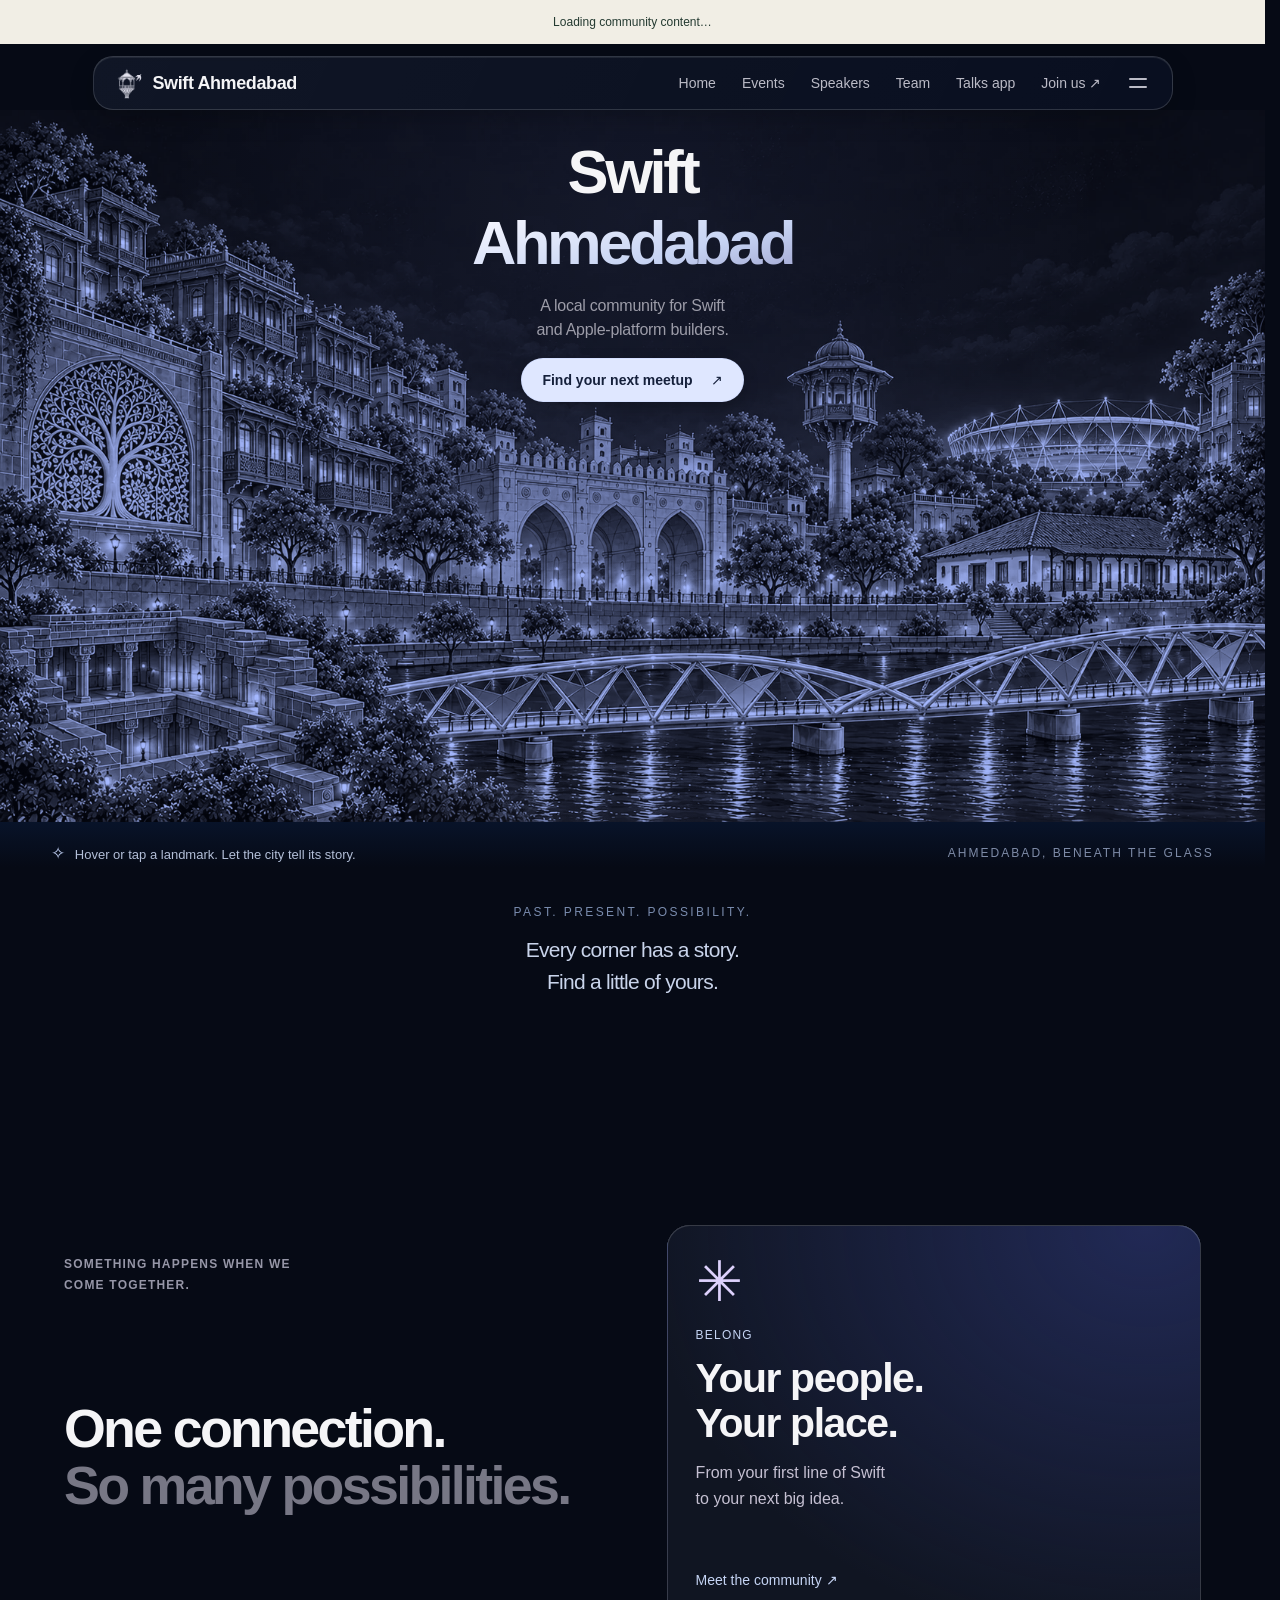
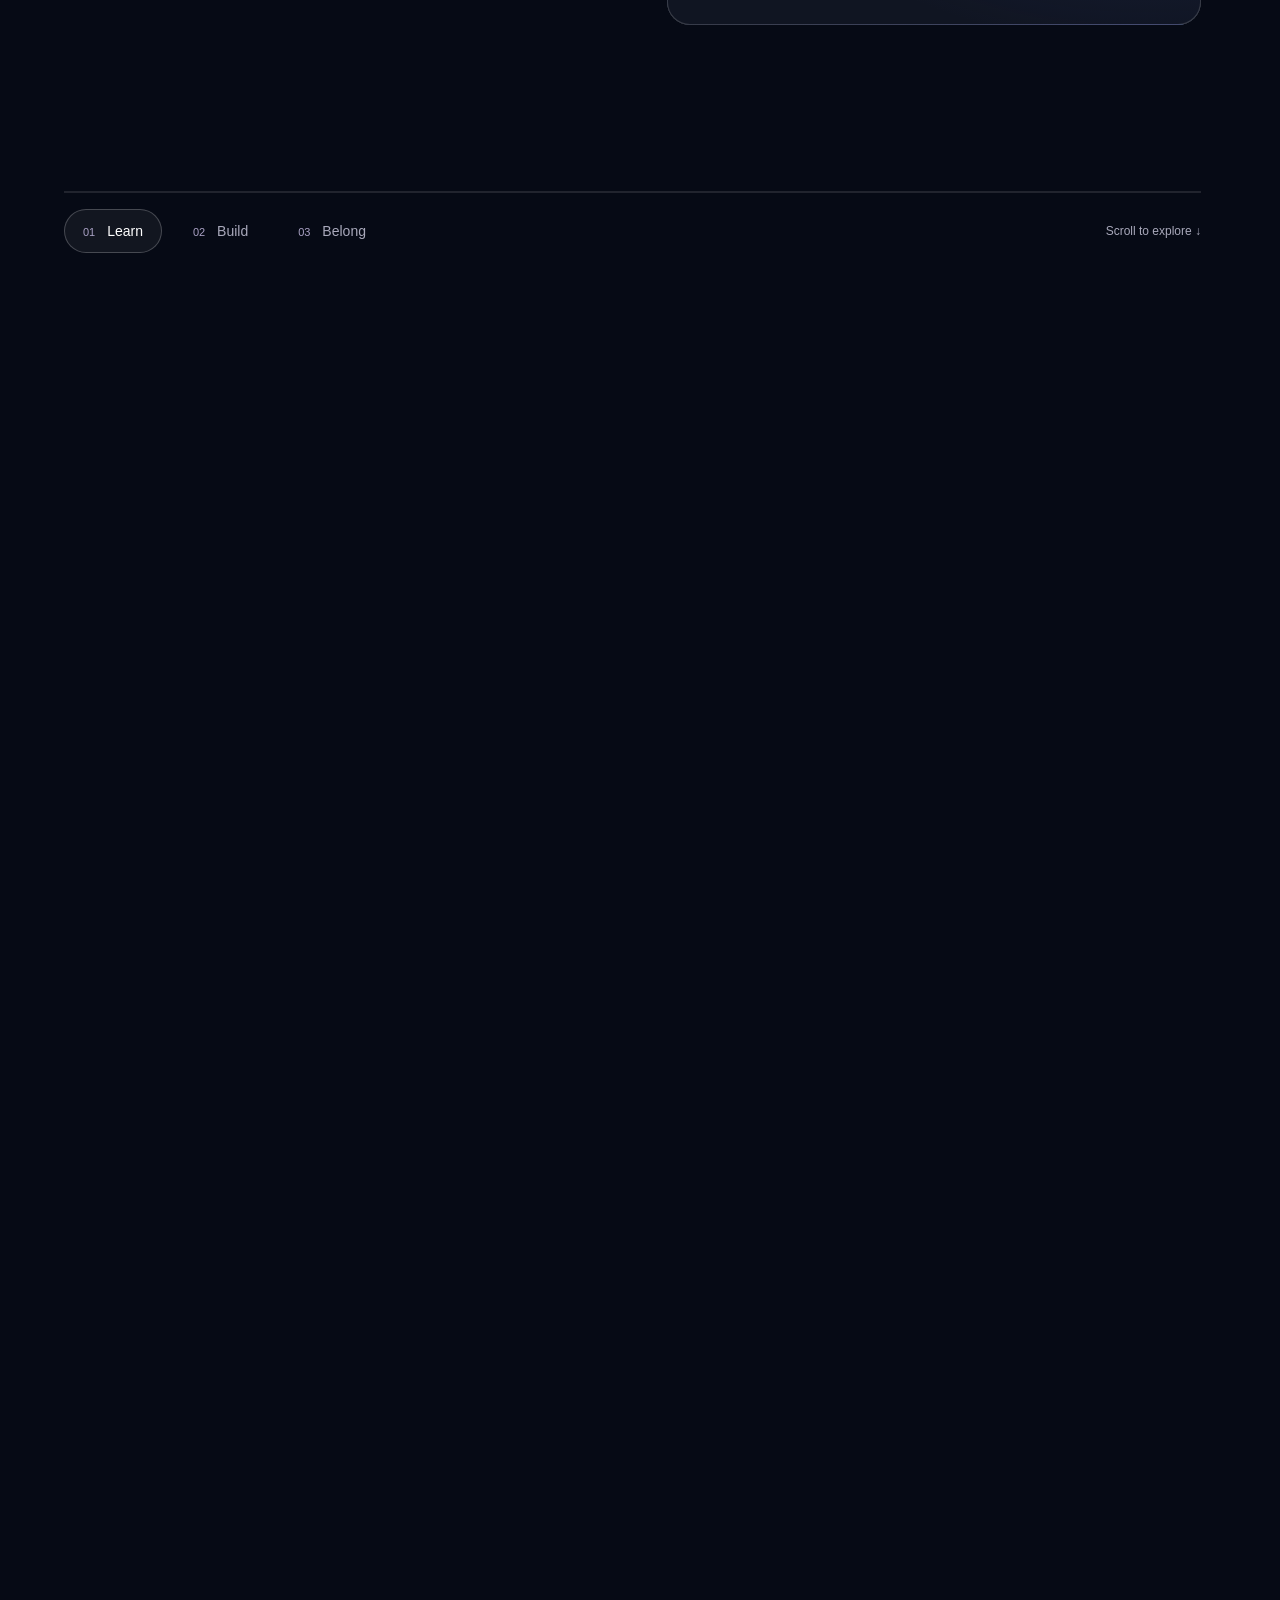
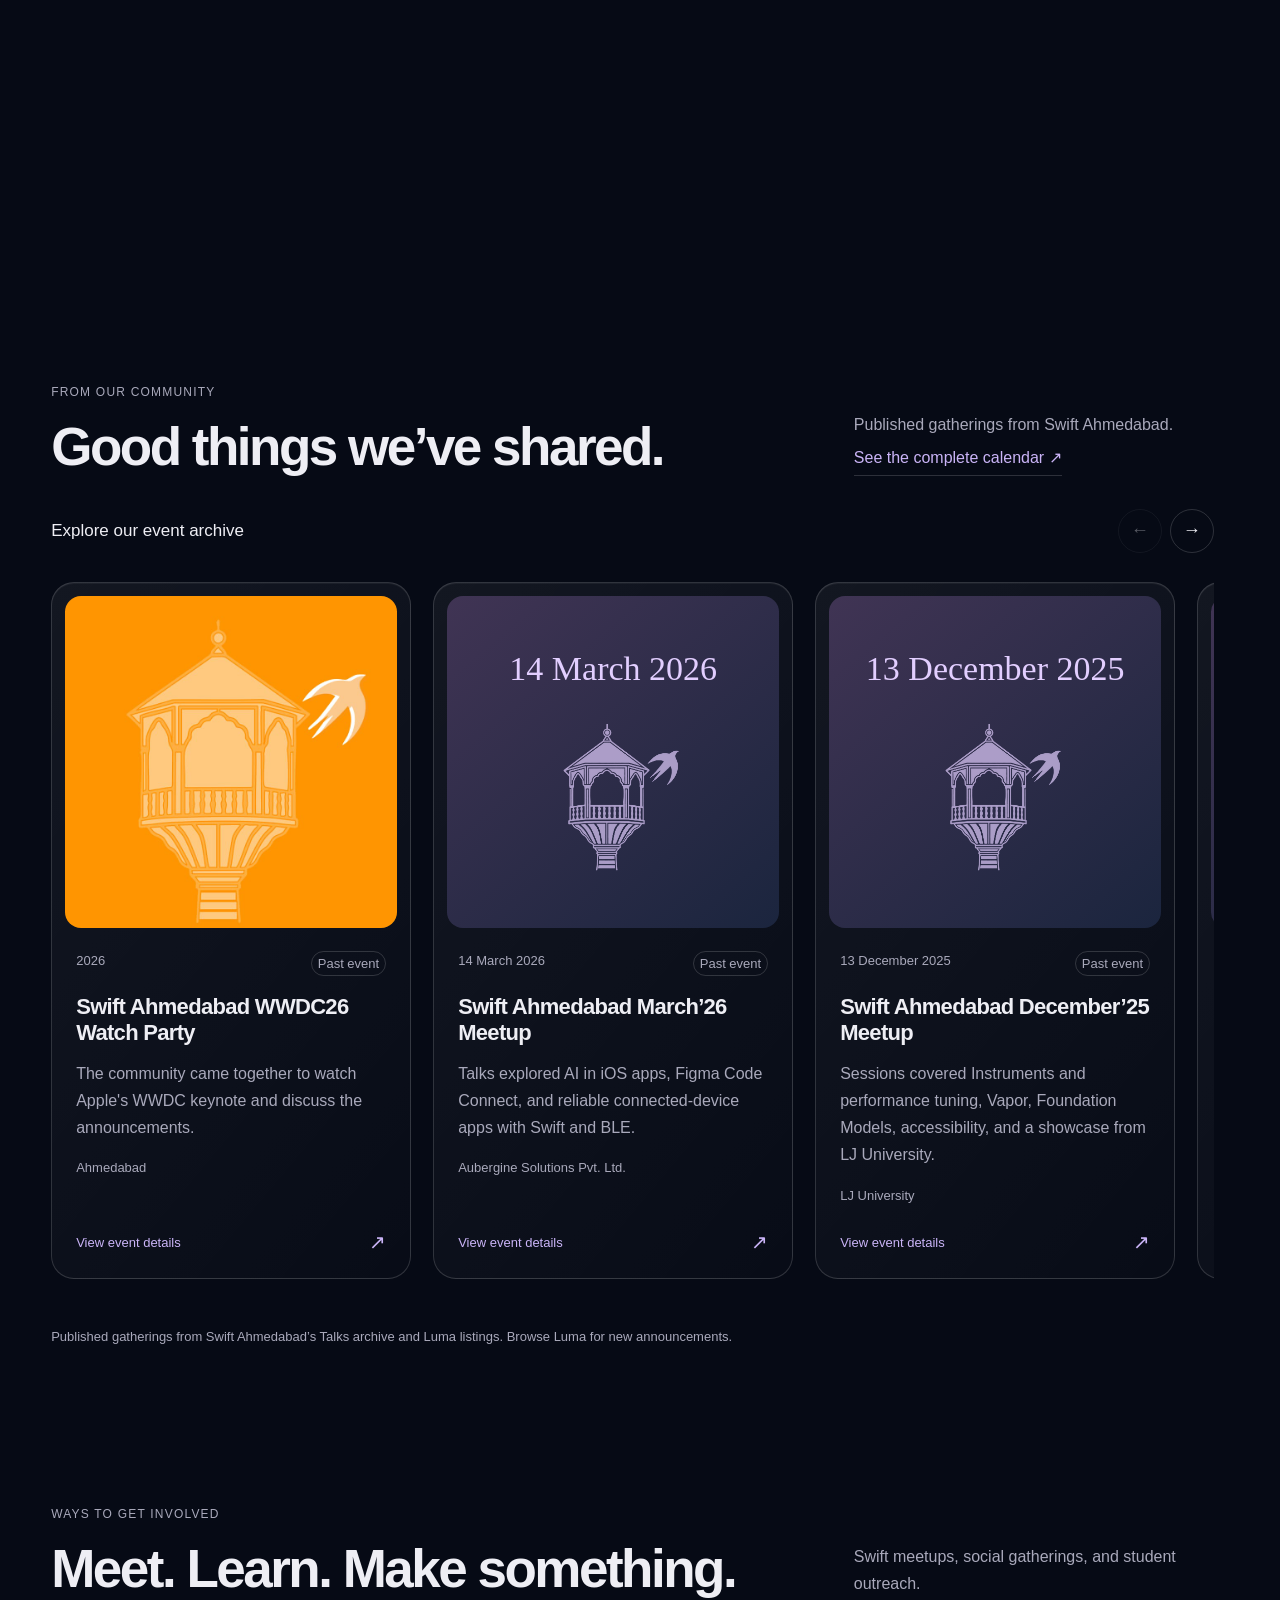
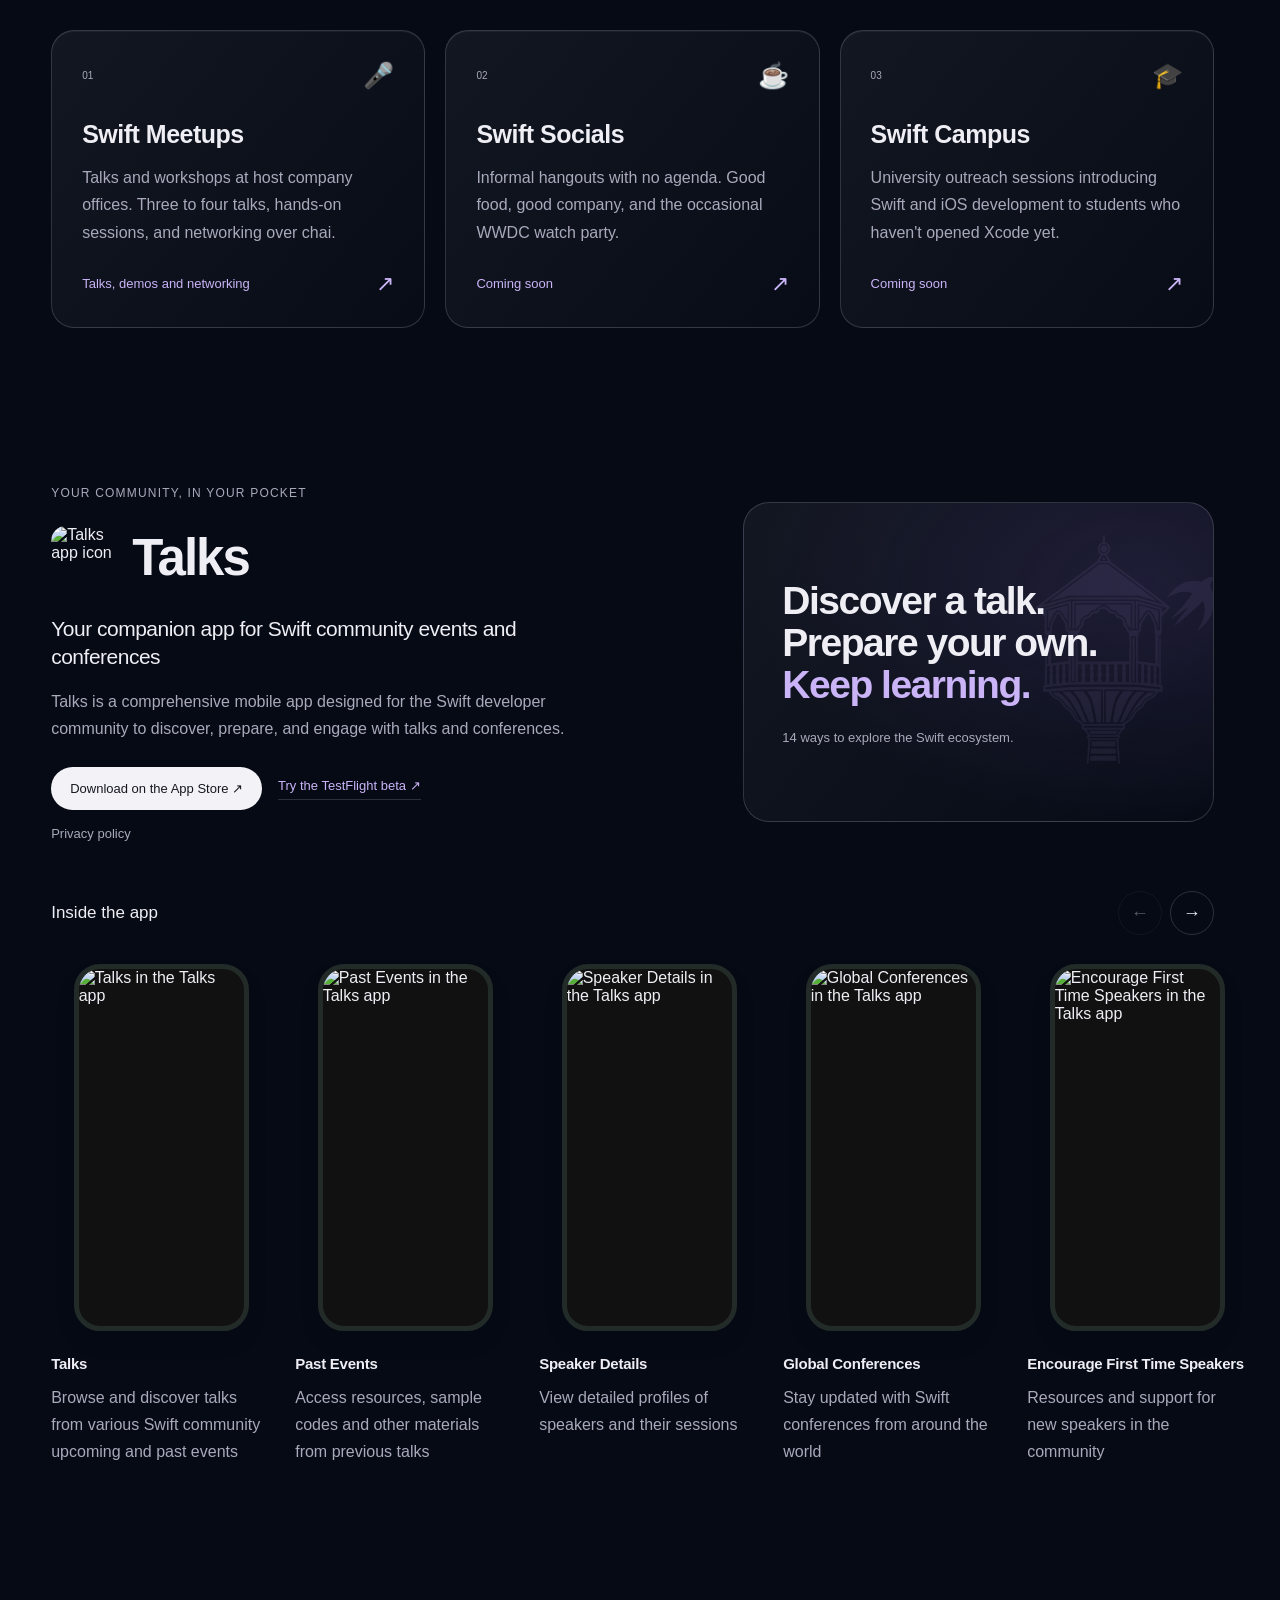
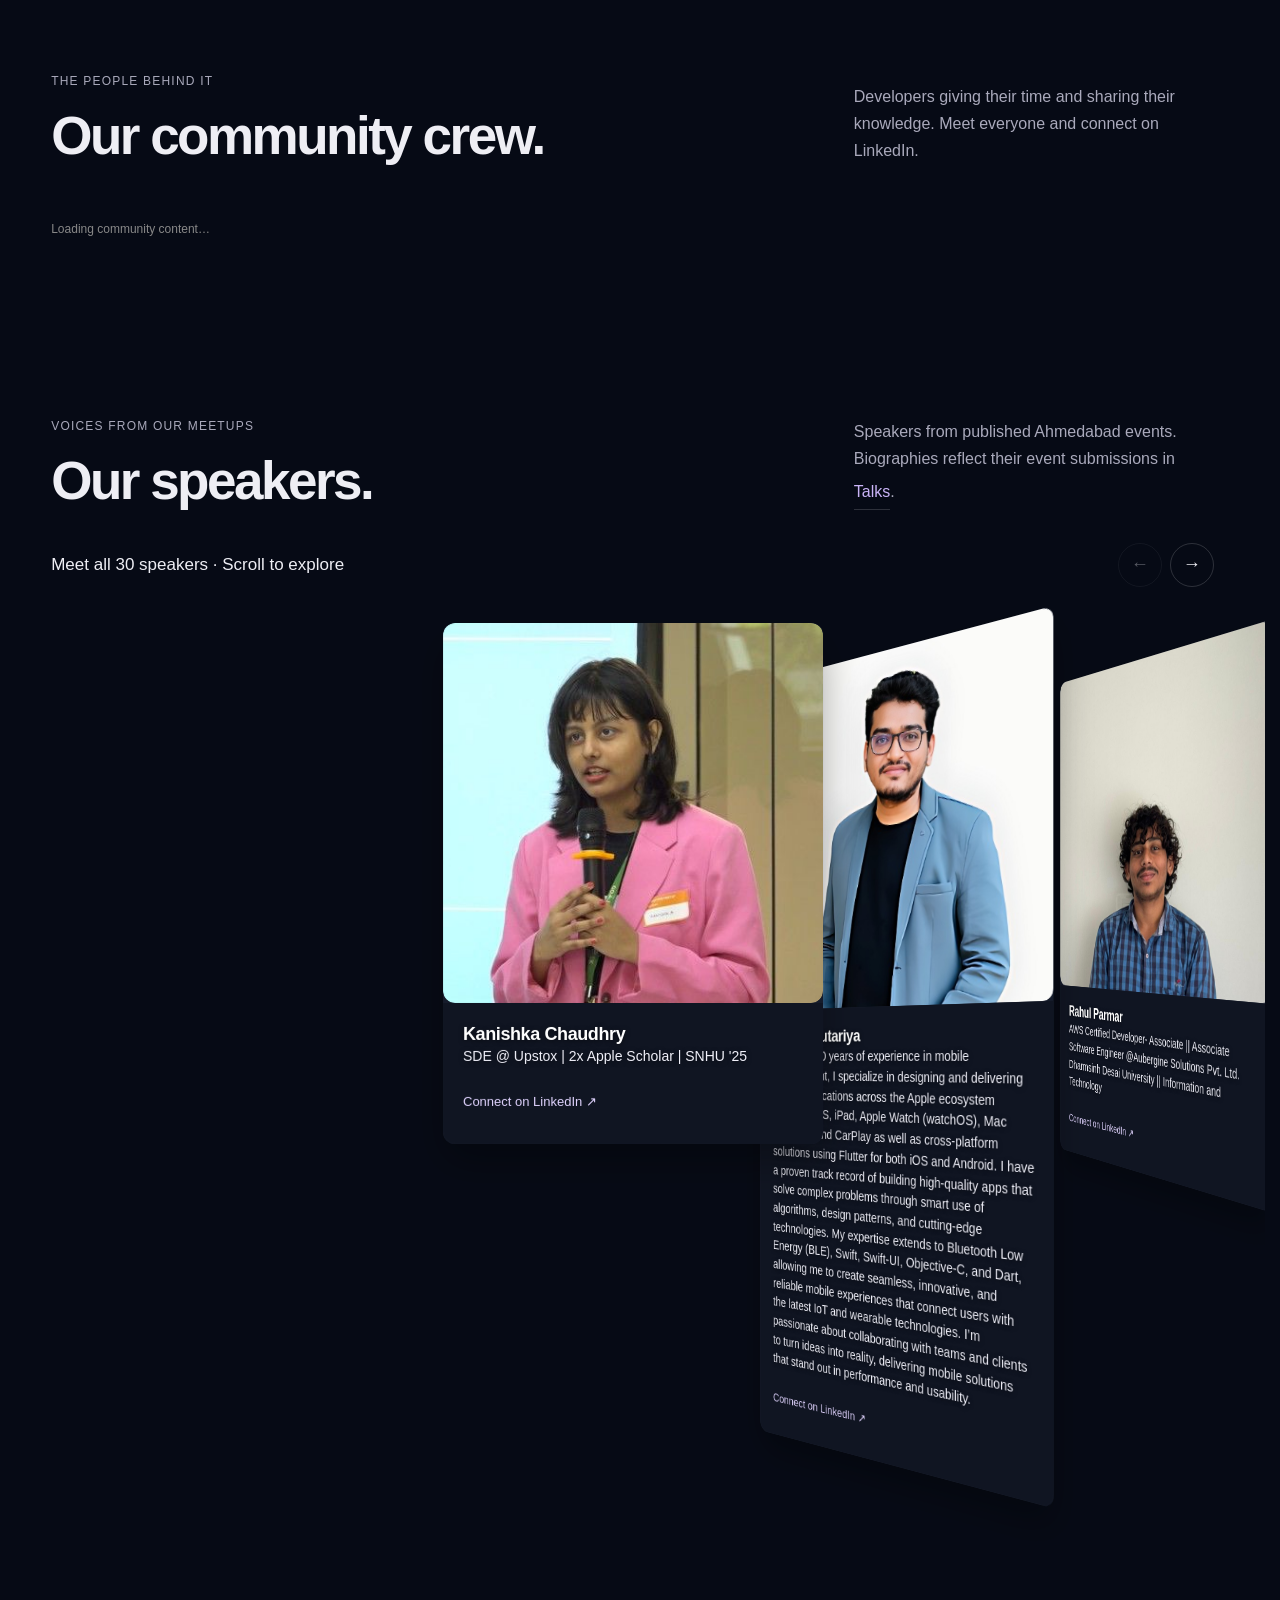
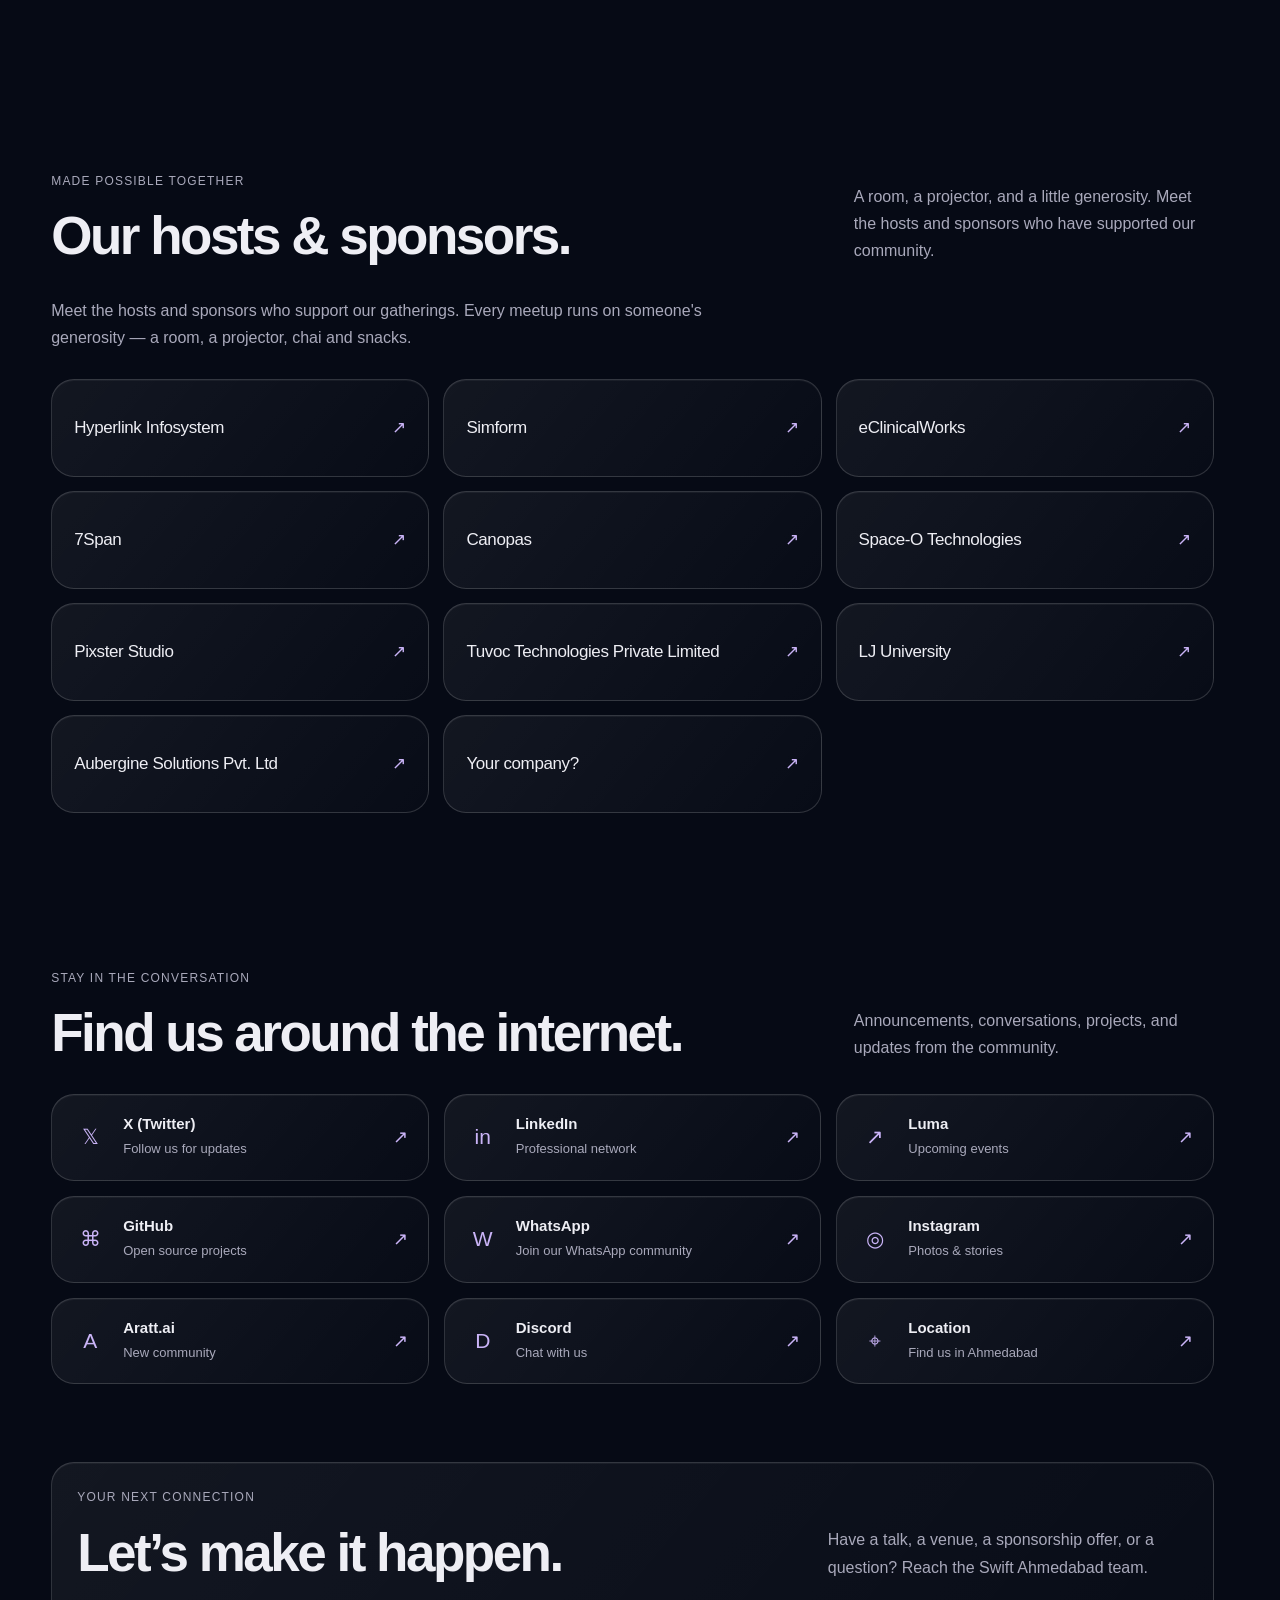
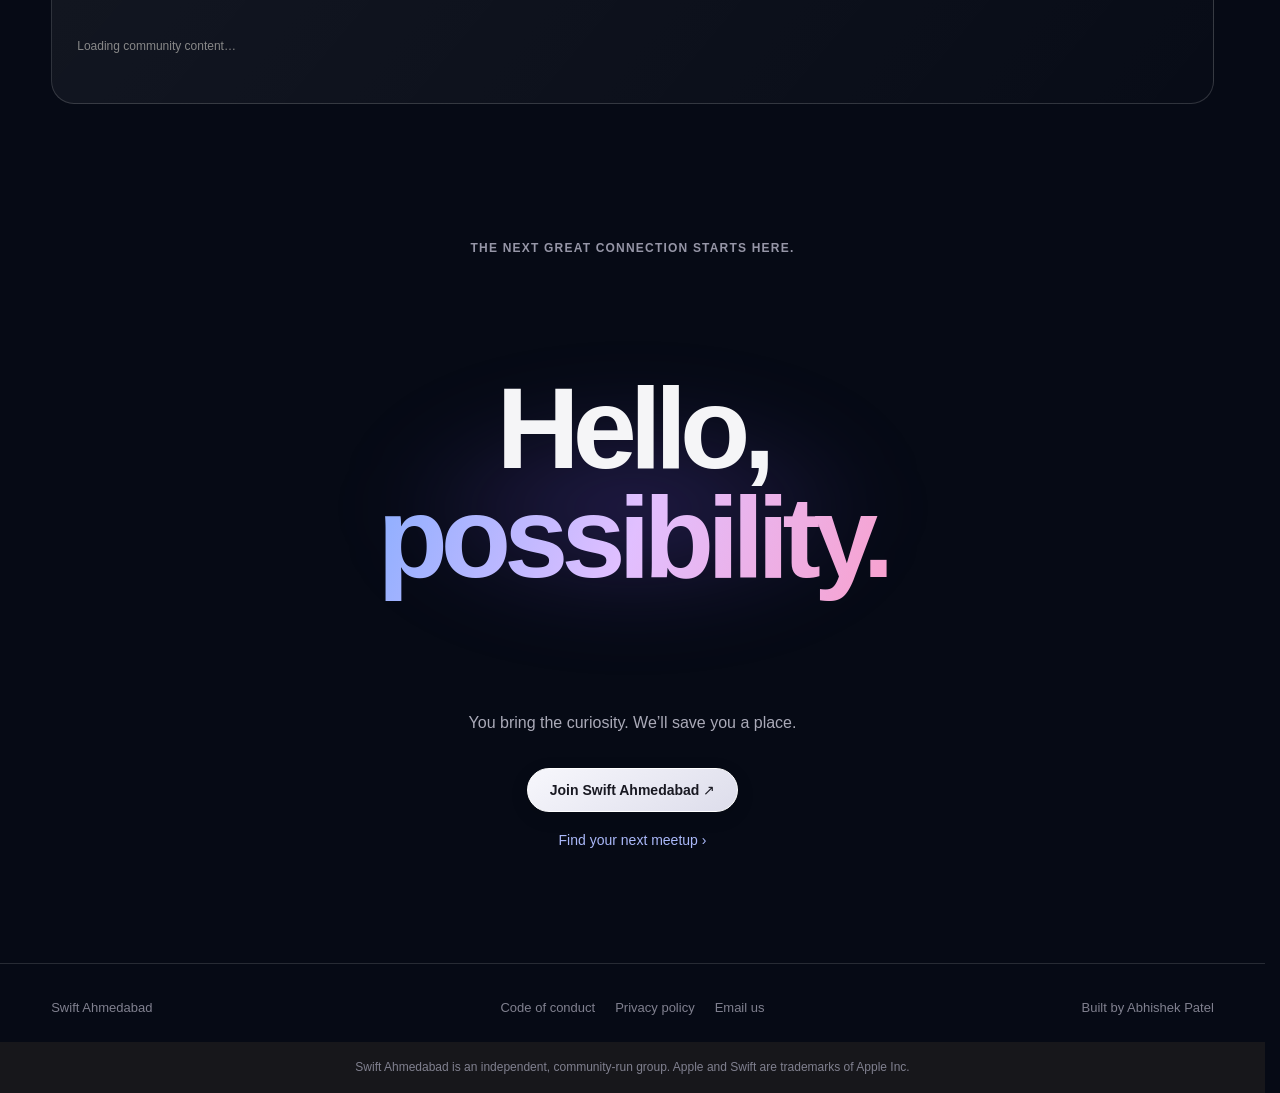
==== commit 24d773ca: "feat: move story before event archive" ====
--- a/index.html
+++ b/index.html
@@ -6,8 +6,8 @@
 <title>Swift Ahmedabad · Swift developer community</title>
 <meta name="description" content="Swift Ahmedabad: meetups, workshops, community events, our team, and the Talks app for Apple-platform developers.">
 <link rel="icon" href="assets/swiftAhmedabad.jpg">
-<link rel="stylesheet" href="designs.css?v=footer-disclaimer">
-<script src="designs.js?v=footer-merge" defer></script>
+<link rel="stylesheet" href="designs.css?v=crew-badges">
+<script src="designs.js?v=crew-badges" defer></script>
 <script type="module" src="cityscape.mjs?v=10"></script>
 <script type="module" src="headline-glass.mjs?v=5"></script>
 </head>
@@ -101,7 +101,6 @@
   </section>
 
  </section>
- <section class="community-section community-events" id="glass-events"><div class="community-heading"><div><p class="community-eyebrow">FROM OUR COMMUNITY</p><h2>Good things we’ve shared.</h2></div><p>Published gatherings from Swift Ahmedabad. <a href="https://lu.ma/user/swiftahmedabad" target="_blank" rel="noopener noreferrer" data-link="luma">See the complete calendar ↗</a></p></div><div data-content="events"><p class="loading-copy">Loading community content…</p></div></section>
 
  <section class="liquid-story" id="liquid-story" aria-label="Learn, build, belong">
   <div class="story-pin"><div class="story-intro"><p class="liquid-kicker">SOMETHING HAPPENS WHEN WE COME TOGETHER.</p><div class="story-heading"><h2>One connection.<br><span>So many possibilities.</span></h2></div></div>
@@ -119,7 +118,7 @@
   </div>
  </section>
 
-
+ <section class="community-section community-events" id="glass-events"><div class="community-heading"><div><p class="community-eyebrow">FROM OUR COMMUNITY</p><h2>Good things we’ve shared.</h2></div><p>Published gatherings from Swift Ahmedabad. <a href="https://lu.ma/user/swiftahmedabad" target="_blank" rel="noopener noreferrer" data-link="luma">See the complete calendar ↗</a></p></div><div data-content="events"><p class="loading-copy">Loading community content…</p></div></section>
 
  <section class="community-section community-programs" id="glass-programs"><div class="community-heading"><div><p class="community-eyebrow">WAYS TO GET INVOLVED</p><h2>Meet. Learn. Make something.</h2></div><p>Swift meetups, social gatherings, and student outreach.</p></div><div data-content="programs"><p class="loading-copy">Loading community content…</p></div></section>
 
--- a/designs.css
+++ b/designs.css
@@ -1171,6 +1171,23 @@
 .speaker-preview-ready [data-speaker-preview-content][aria-hidden=true]{visibility:hidden}
 @media(max-width:767px){.speaker-preview-ready{gap:20px}}
 @media print{.speaker-preview-ready [data-speaker-preview-content]{visibility:visible!important}.speaker-bio-hint{display:none}}
+/* Crew badges: cobalt holders and paper inserts, using the existing directory. */
+.liquid-world .community-team .community-member{padding:11px;gap:0;border:1px solid #7397ff;border-radius:25px;background:linear-gradient(120deg,#5783ff,#2455df 18%,#123ab7 78%,#4877ef);box-shadow:inset 0 0 0 3px #98b7ff26,inset 0 2px 3px #d4e1ff88,0 12px 28px #0003}
+.liquid-world .crew-badge-paper{display:flex;flex-direction:column;flex:1;min-width:0;padding:24px 18px 14px;border:1px solid #c7ceda;border-radius:14px;background:radial-gradient(#2639570a .6px,transparent .6px) 0 0/5px 5px,#f3f3ed;color:#202838;box-shadow:0 1px 5px #071a6e80,inset 0 1px 2px #fff}
+.liquid-world .crew-badge-brand{display:flex;align-items:center;gap:8px;margin:0 0 26px;color:#354253}
+.crew-badge-brand svg{width:31px;height:31px;flex-shrink:0;fill:currentColor}
+.crew-badge-brand>span{font-size:17px;line-height:.95;font-weight:800;letter-spacing:-.7px}
+.crew-badge-identity{display:flex;align-items:center;gap:12px;min-width:0}
+.liquid-world .community-team .member-initials{width:58px;height:72px;border:1px solid #b8c2cf;border-radius:5px;background:linear-gradient(145deg,#e0e5e7,#d0d9e0);color:#47596b;font-size:20px;letter-spacing:-.5px}
+.liquid-world .community-team .community-member h3{margin:0;color:#202838;font-size:1.25rem;line-height:1.15;font-weight:650;letter-spacing:-.6px;overflow-wrap:anywhere}
+.liquid-world .crew-badge-label{margin:19px 0 10px;color:#3f4f70;font-size:.6875rem;line-height:1.5;font-weight:650;letter-spacing:.12em;text-transform:uppercase}
+.liquid-world .community-team .community-member p{margin-bottom:16px;color:#4b5565;font-size:.8125rem;line-height:1.65}
+.crew-badge-paper .profile-actions{border-top:1px dashed #b8c2cf;padding-top:7px}
+.crew-badge-paper .profile-actions a,.crew-badge-paper .profile-actions button{color:#1947b5}
+.crew-badge-paper a:focus-visible,.crew-badge-paper button:focus-visible{outline-color:#1744b3;outline-offset:3px;border-radius:2px}
+.community-team .team-directory>summary{min-height:44px}
+@media(max-width:767px){.liquid-world .community-team .community-member{flex-direction:column;max-width:380px;width:100%;justify-self:center}.liquid-world .crew-badge-paper{padding:24px 22px 14px}.liquid-world .crew-badge-brand{margin-bottom:28px}.liquid-world .community-team .community-member h3{font-size:1.5rem}.liquid-world .community-team .member-initials{width:68px;height:82px;font-size:24px}}
+@media(forced-colors:active){.liquid-world .community-team .community-member,.liquid-world .crew-badge-paper{background:Canvas;color:CanvasText;border-color:CanvasText;box-shadow:none}.liquid-world .crew-badge-brand,.liquid-world .crew-badge-label,.liquid-world .community-team .community-member h3,.liquid-world .community-team .community-member p,.liquid-world .community-team .member-initials{color:CanvasText;background:Canvas}.crew-badge-paper .profile-actions a,.crew-badge-paper .profile-actions button{color:LinkText}.crew-badge-paper a:focus-visible,.crew-badge-paper button:focus-visible{outline-color:Highlight}}
 /* Speaker cover flow: native scrolling owns navigation; transforms add depth. */
 .speaker-gallery-heading{margin-top:0;margin-bottom:8px}
 .speaker-flow{--speaker-size:clamp(280px,30vw,380px);position:relative;display:flex;align-items:flex-start;gap:20px;overflow-x:auto;overflow-y:hidden;scroll-snap-type:x mandatory;overscroll-behavior-x:contain;scrollbar-width:thin;scrollbar-color:#cab4f766 transparent;margin-inline:calc(-1 * var(--section-gutter));padding:28px max(20px,calc((100% - var(--speaker-size)) / 2 + var(--section-gutter))) 125px}
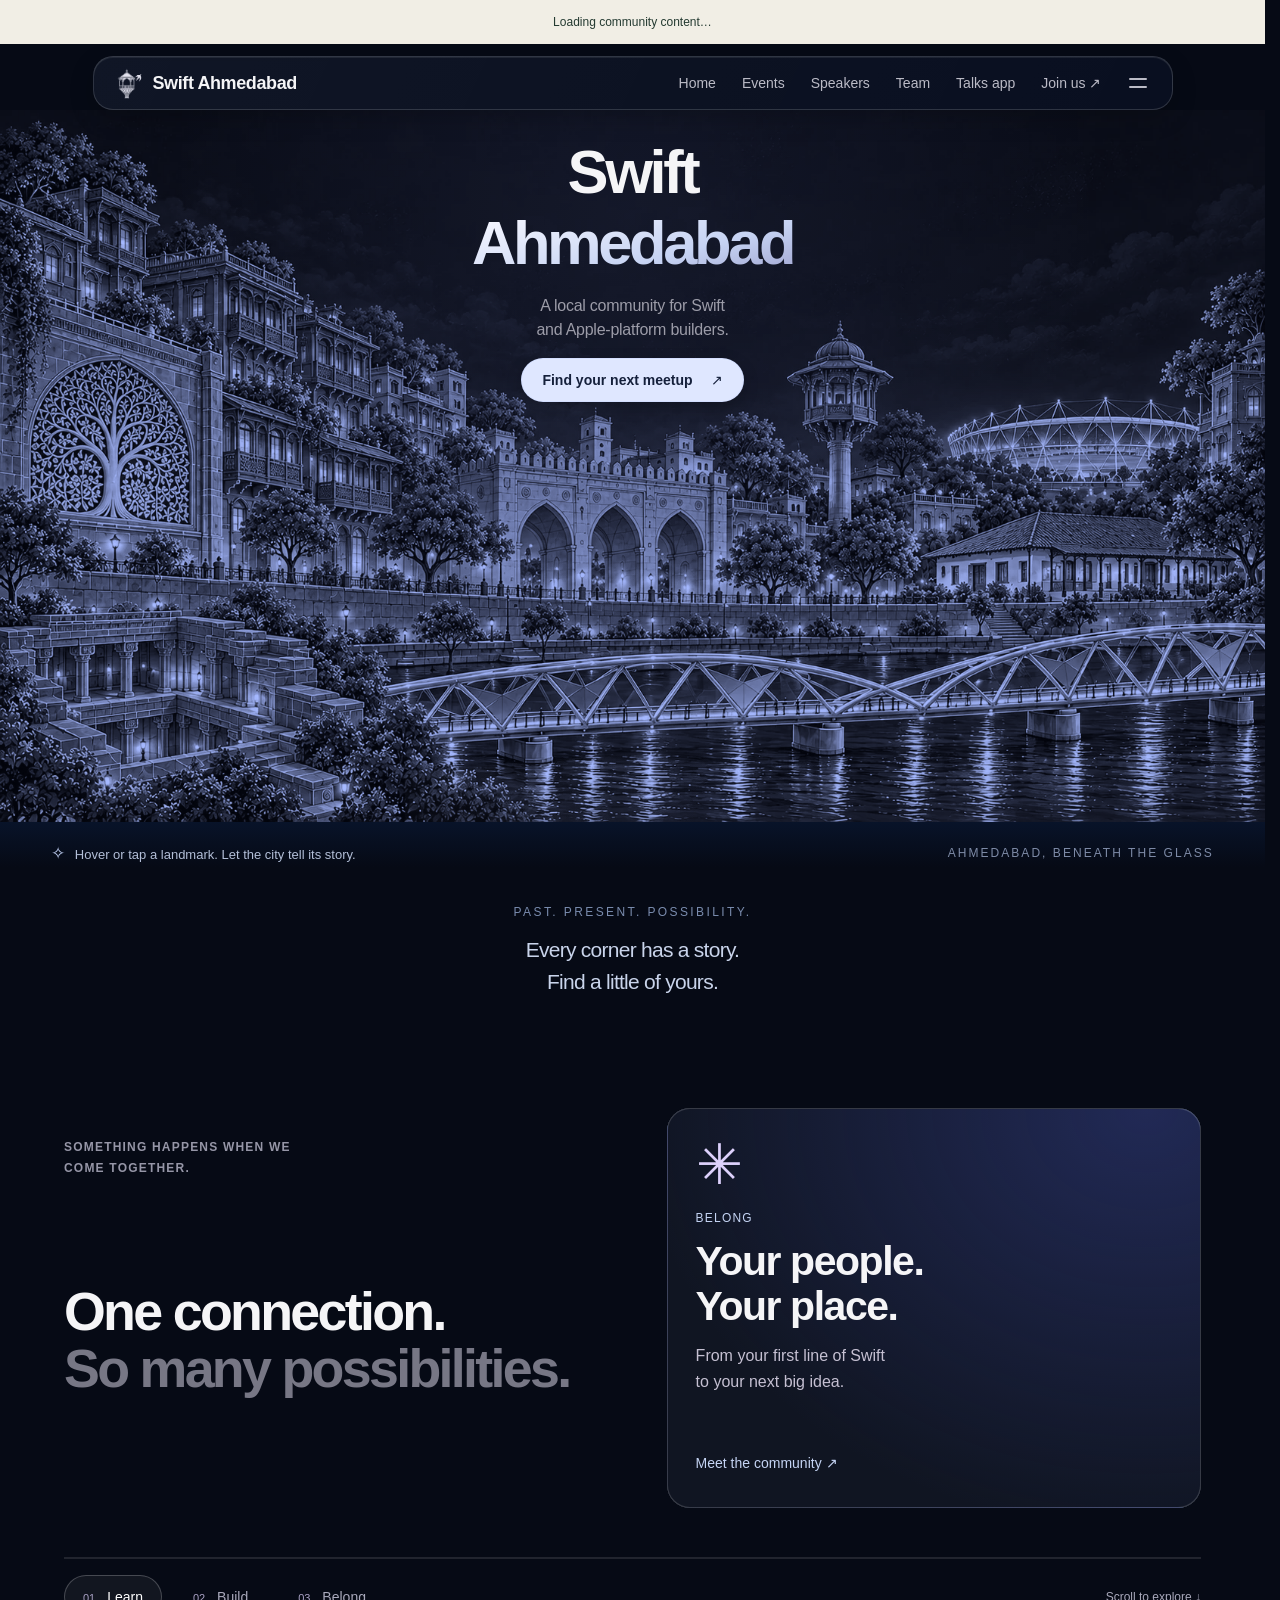
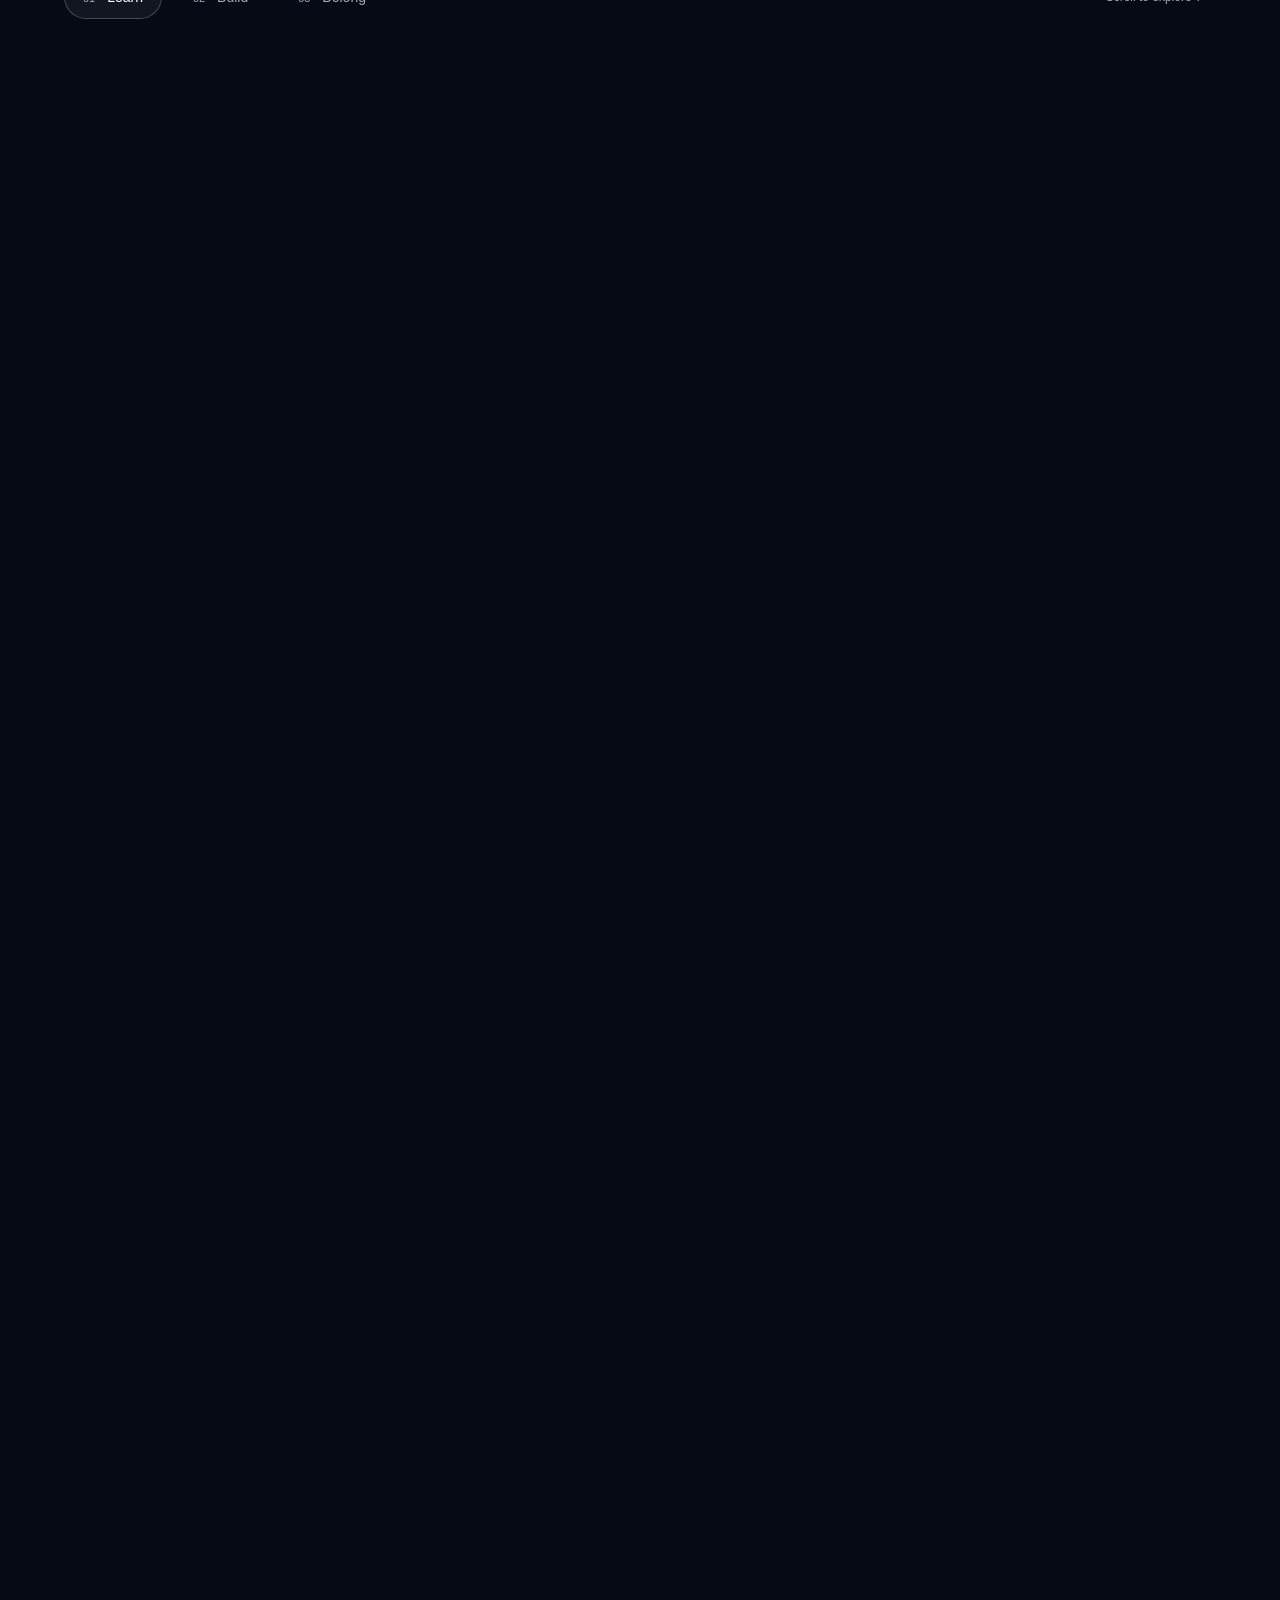
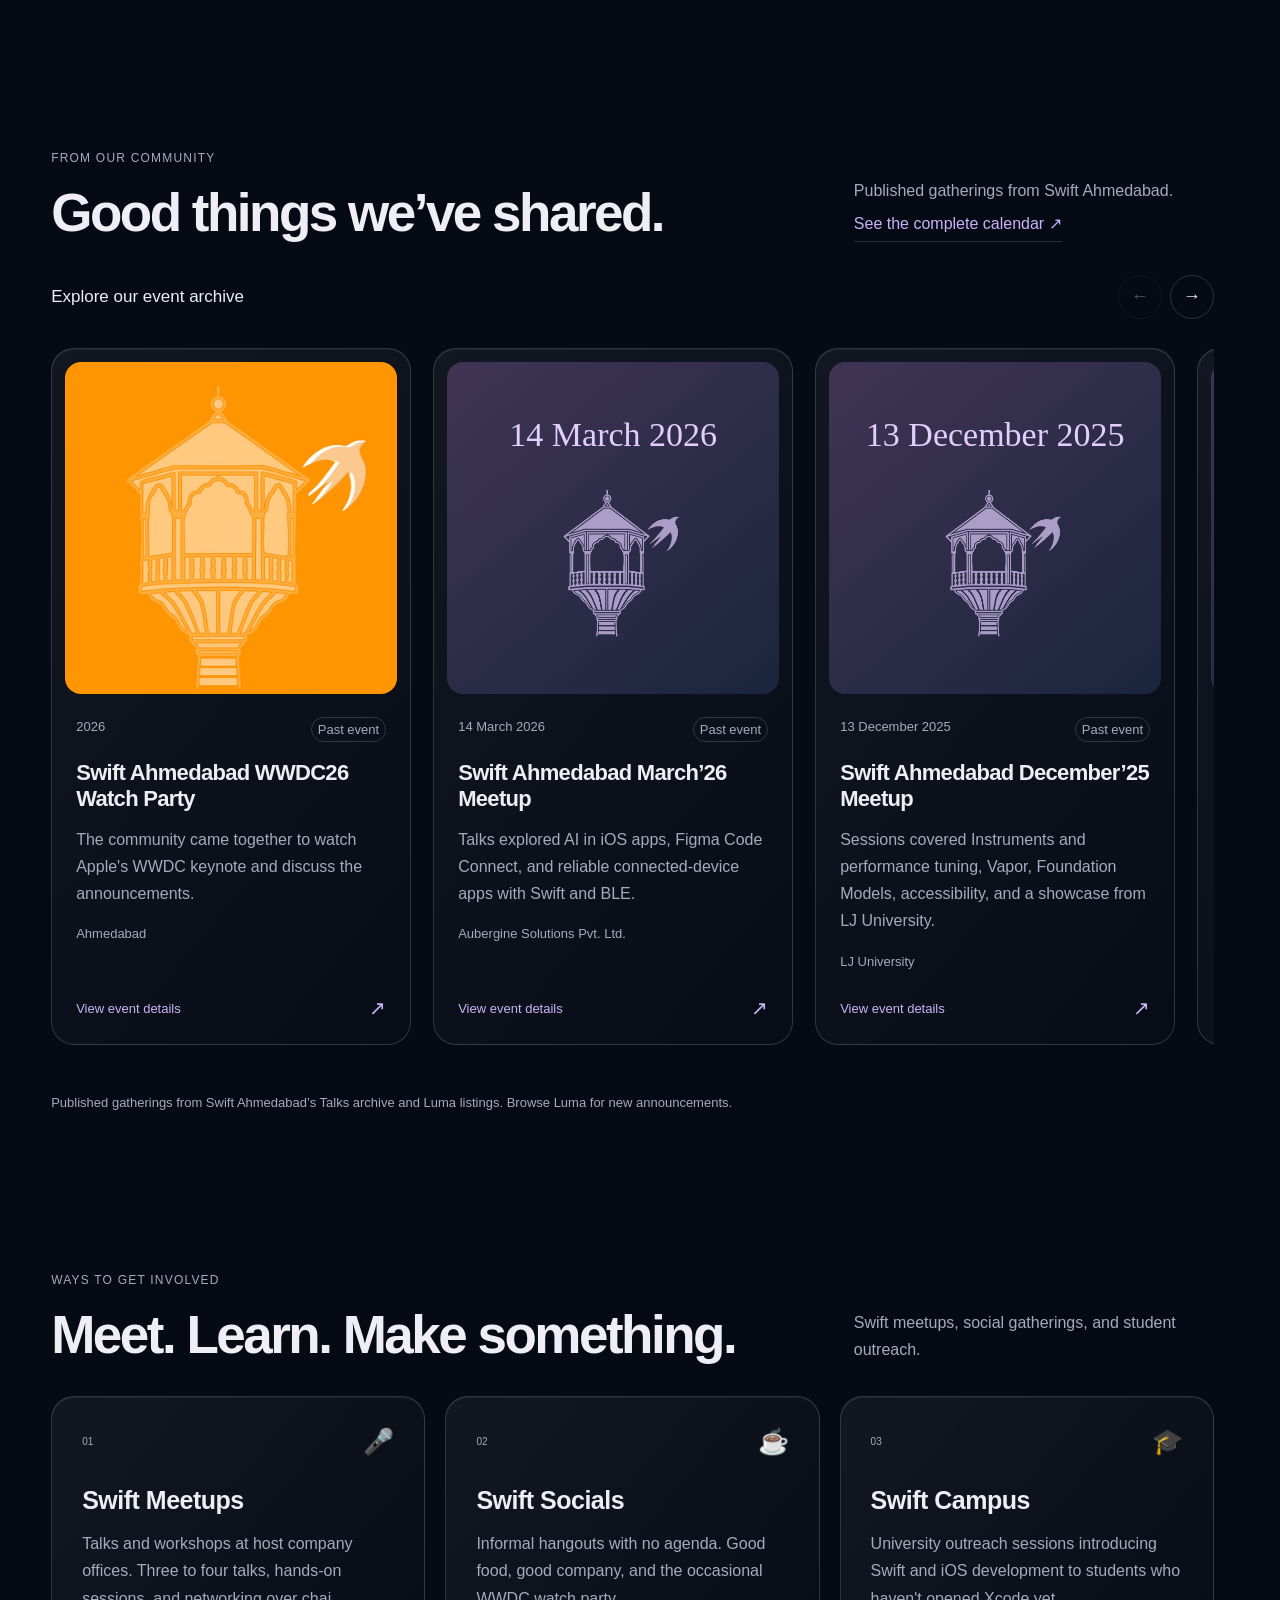
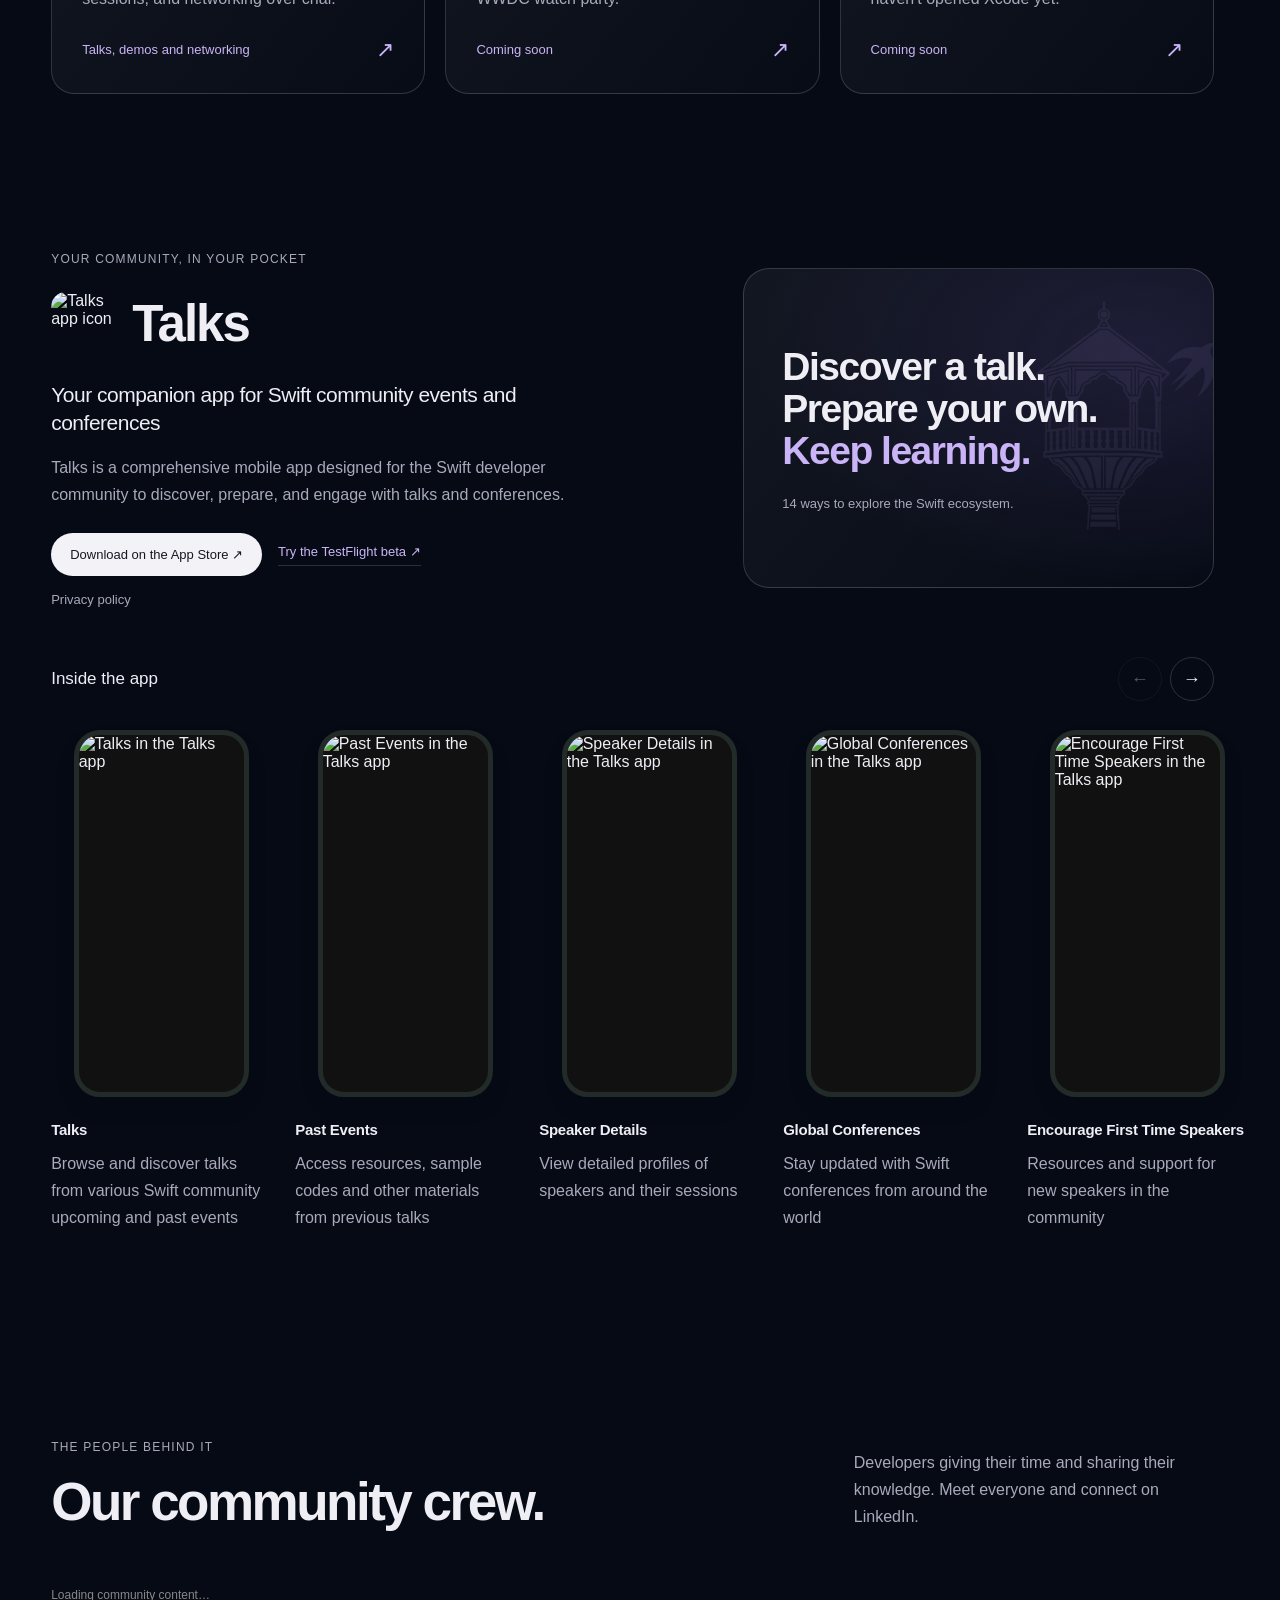
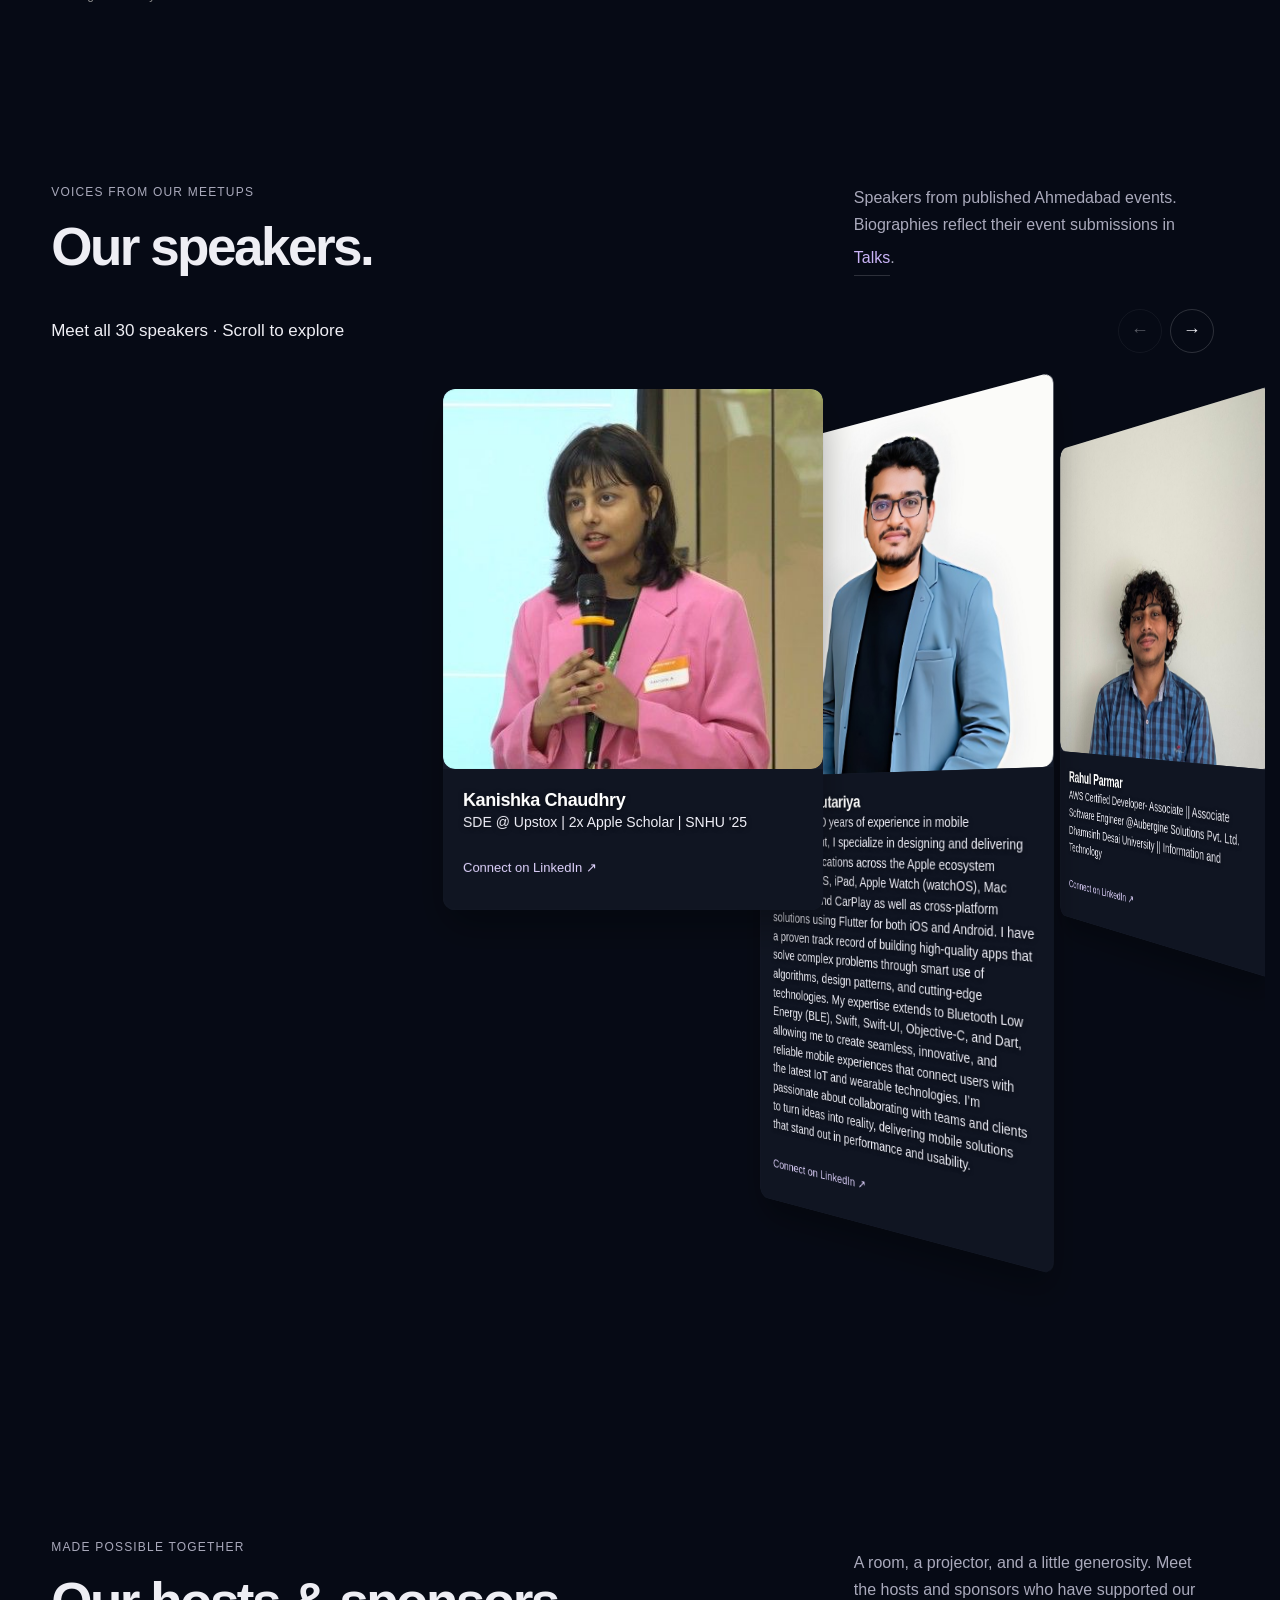
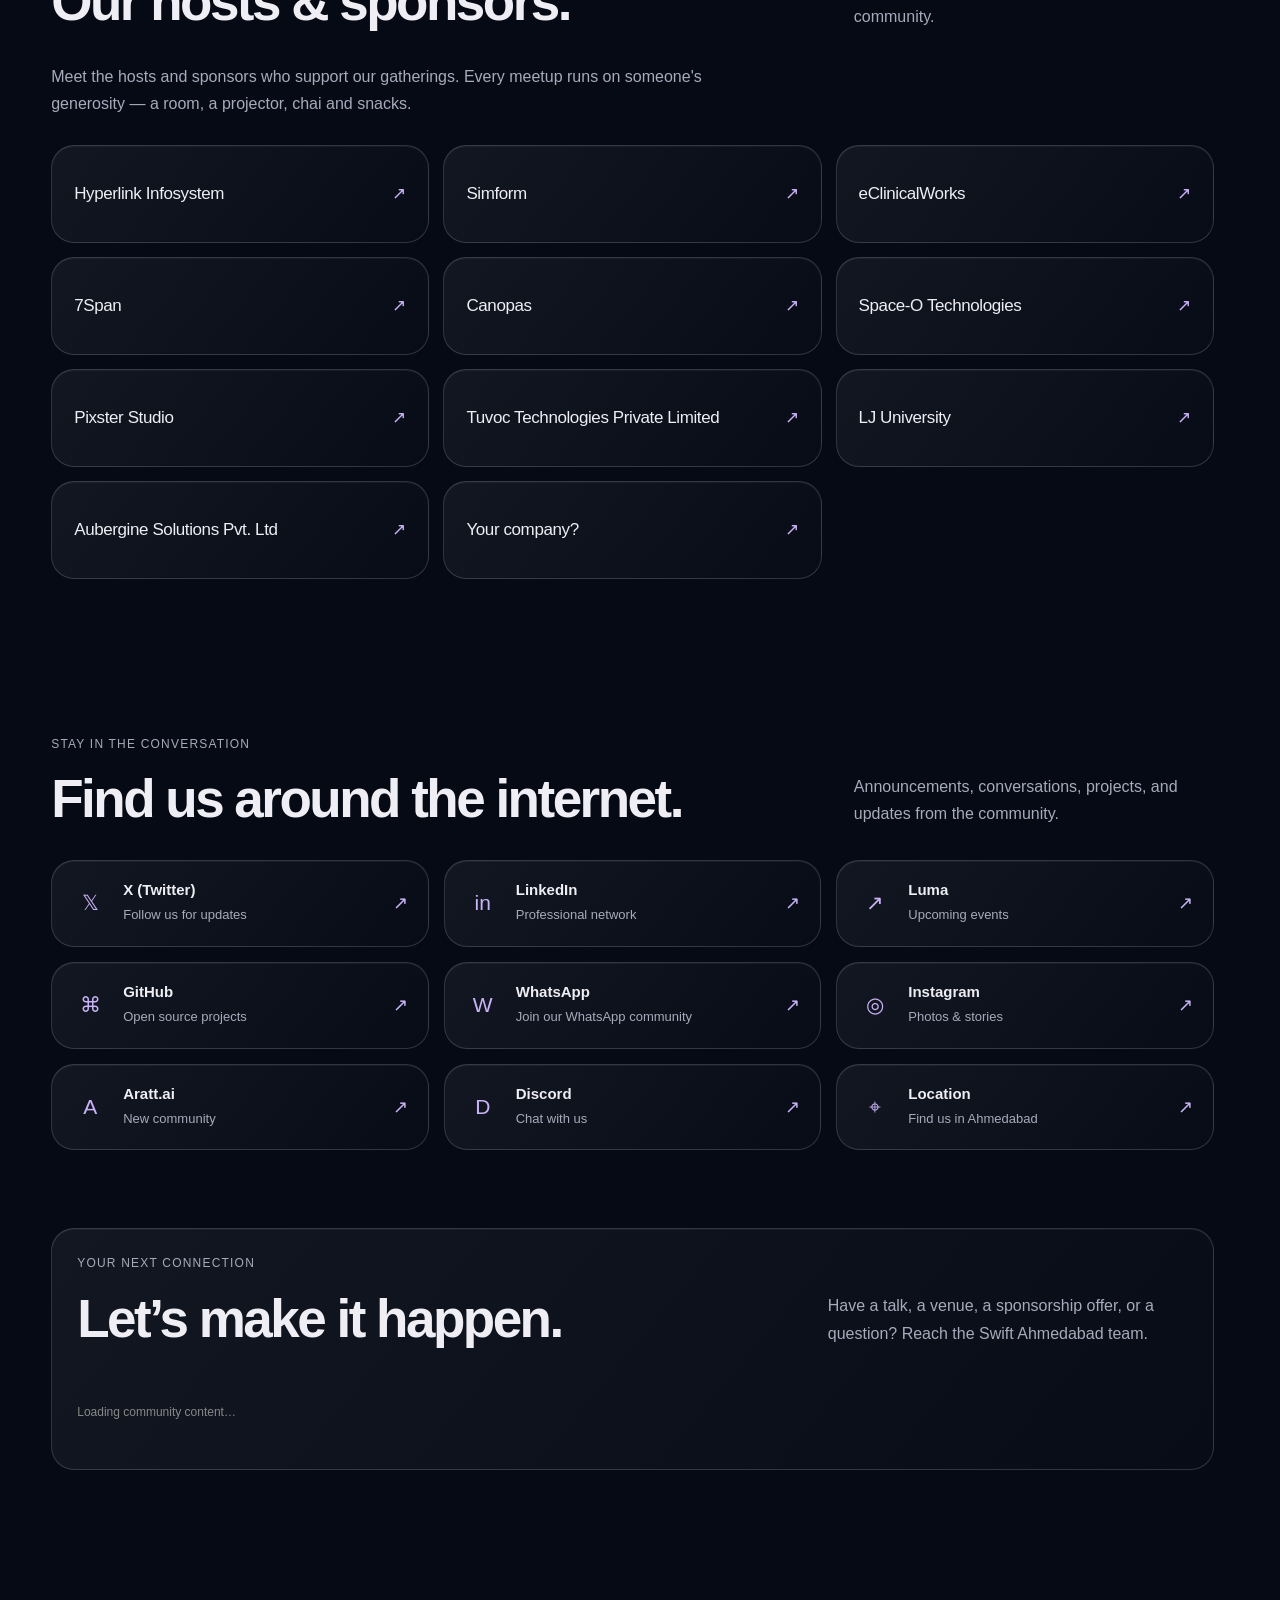
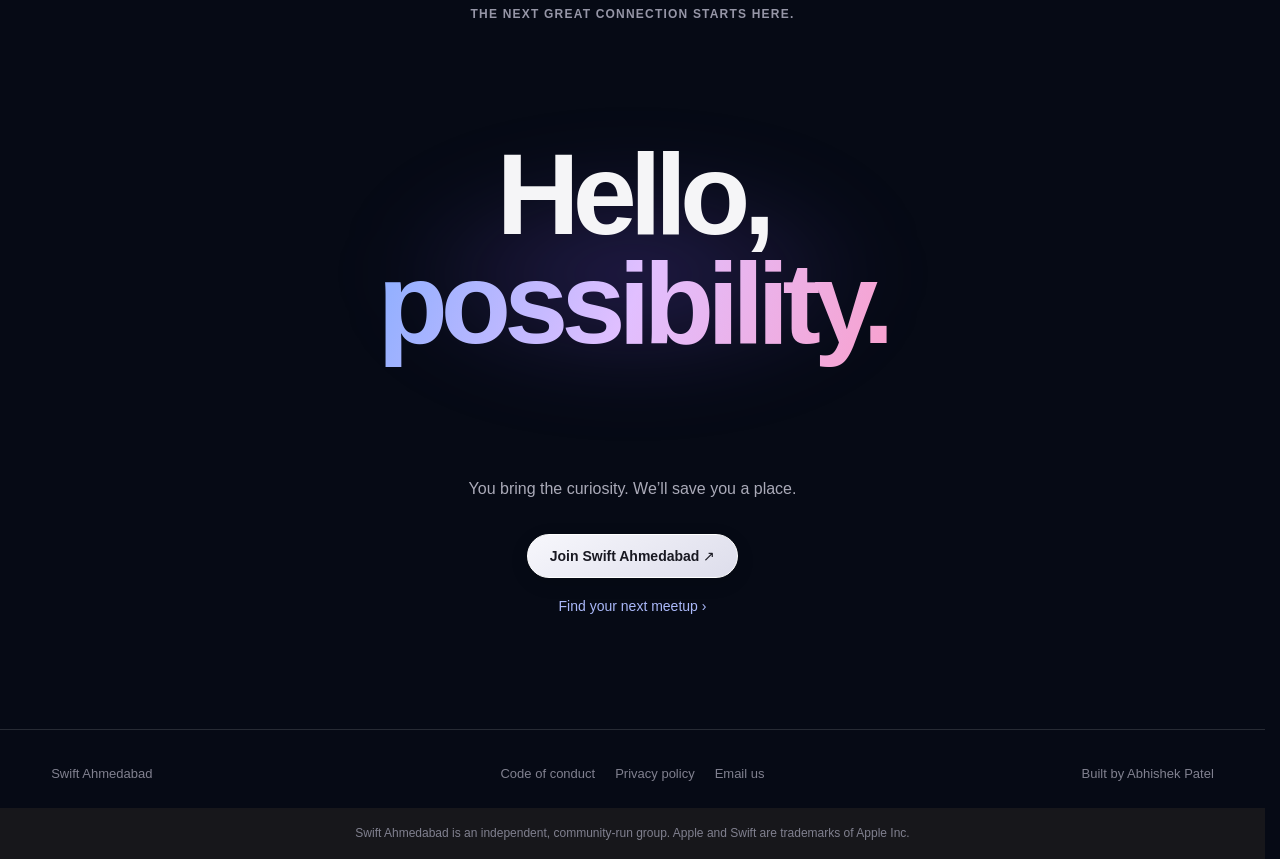
==== commit bebca951: "fix: reduce story spacing without changing motion" ====
--- a/index.html
+++ b/index.html
@@ -6,8 +6,8 @@
 <title>Swift Ahmedabad · Swift developer community</title>
 <meta name="description" content="Swift Ahmedabad: meetups, workshops, community events, our team, and the Talks app for Apple-platform developers.">
 <link rel="icon" href="assets/swiftAhmedabad.jpg">
-<link rel="stylesheet" href="designs.css?v=crew-badges">
-<script src="designs.js?v=crew-badges" defer></script>
+<link rel="stylesheet" href="designs.css?v=compact-story">
+<script src="designs.js?v=compact-story" defer></script>
 <script type="module" src="cityscape.mjs?v=10"></script>
 <script type="module" src="headline-glass.mjs?v=5"></script>
 </head>
--- a/designs.css
+++ b/designs.css
@@ -1116,8 +1116,8 @@
 /* Enhancement starts only after JS confirms the complete stage fits. */
 .story-controls{display:none}
 @media screen and (min-width:900px) and (prefers-reduced-motion:no-preference){
- .liquid-story[data-pinned=true]{height:calc(280vh - var(--nav-height));padding:0}
- [data-pinned=true] .story-pin{position:sticky;top:var(--nav-height);height:calc(100vh - var(--nav-height));padding:32px clamp(32px,5vw,80px);display:grid;grid-template-columns:minmax(0,1fr) minmax(0,1fr);grid-template-rows:1fr auto;gap:24px 6%;align-items:center}
+ .liquid-story[data-pinned=true]{--story-stage-height:min(600px,calc(100vh - var(--nav-height)));height:calc(180vh + var(--story-stage-height));padding:0}
+ [data-pinned=true] .story-pin{position:sticky;top:var(--nav-height);height:var(--story-stage-height);padding:32px clamp(32px,5vw,80px);display:grid;grid-template-columns:minmax(0,1fr) minmax(0,1fr);grid-template-rows:1fr auto;gap:24px 6%;align-items:center}
  [data-pinned=true] .story-intro{width:100%;text-align:left;padding:0}
  [data-pinned=true] .story-intro h2{font-size:clamp(38px,4.2vw,64px)}
  [data-pinned=true] .story-intro .liquid-kicker{max-width:34ch;line-height:1.8}
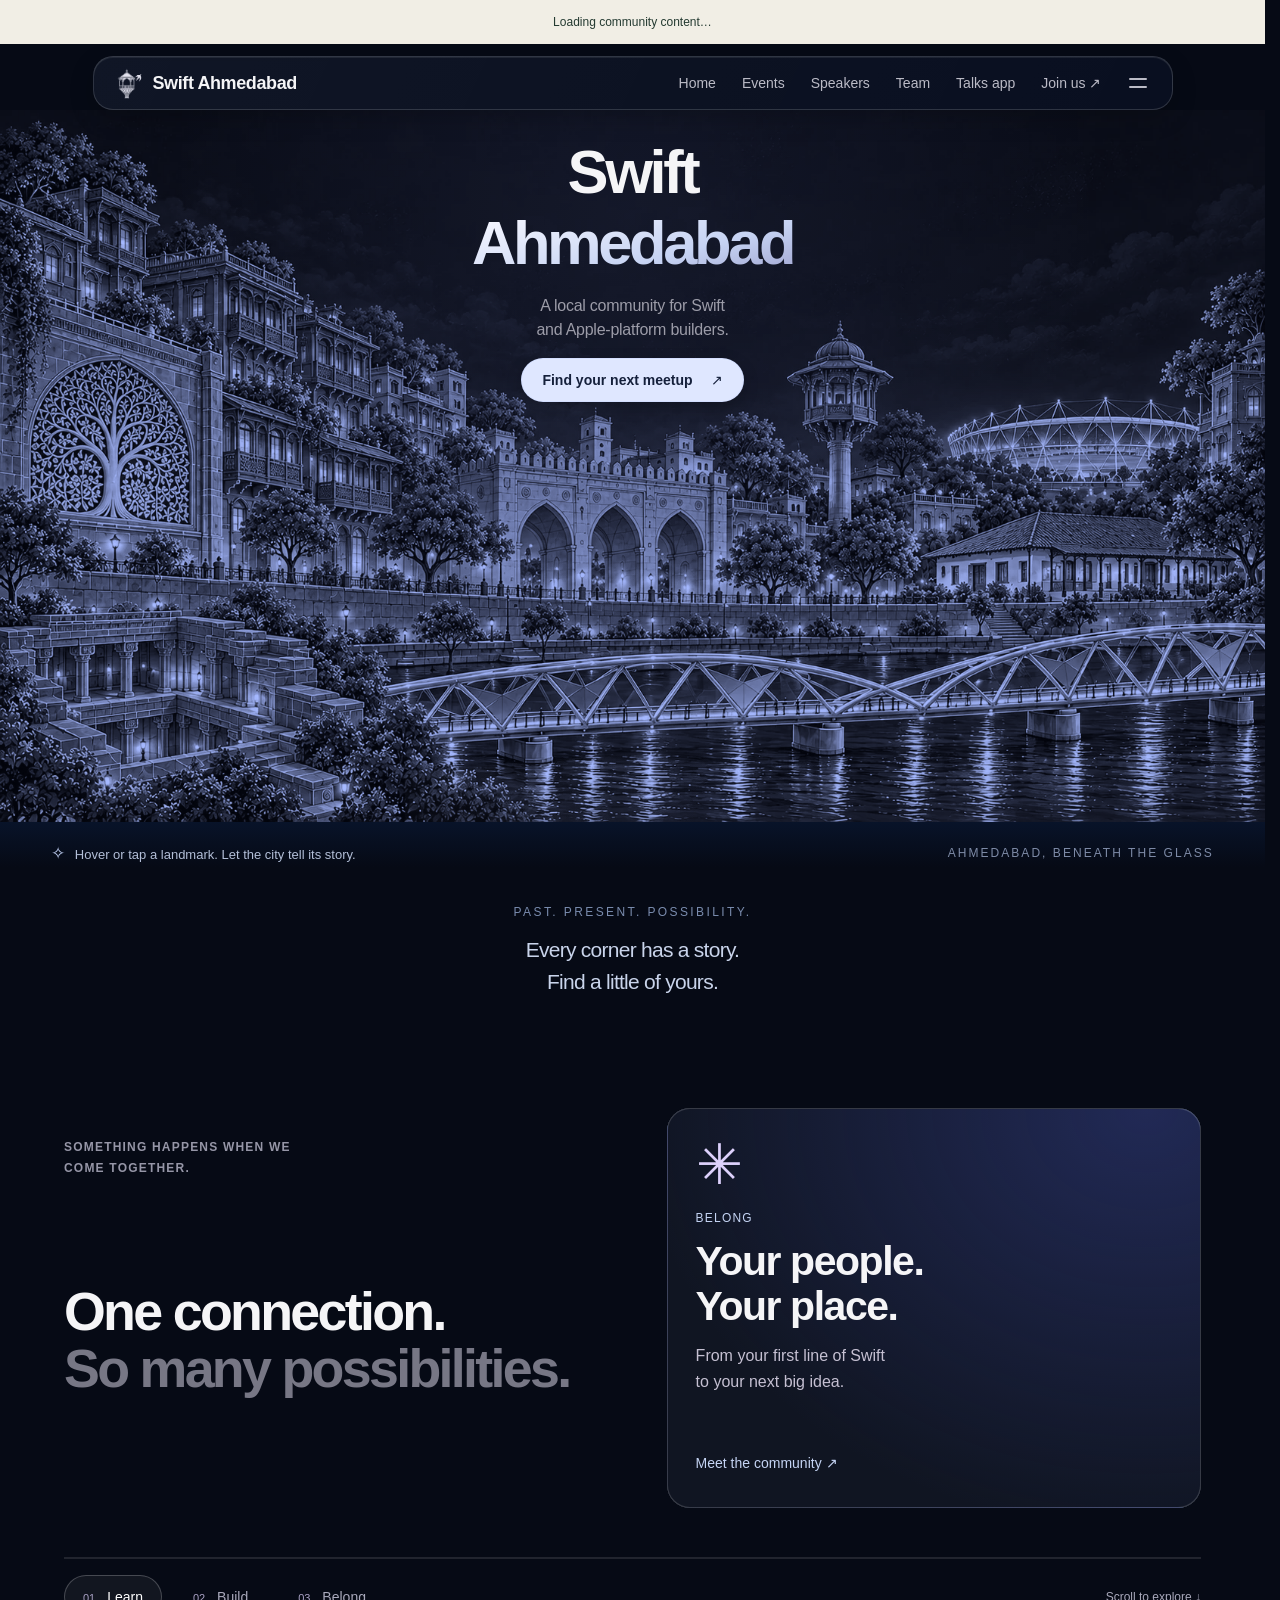
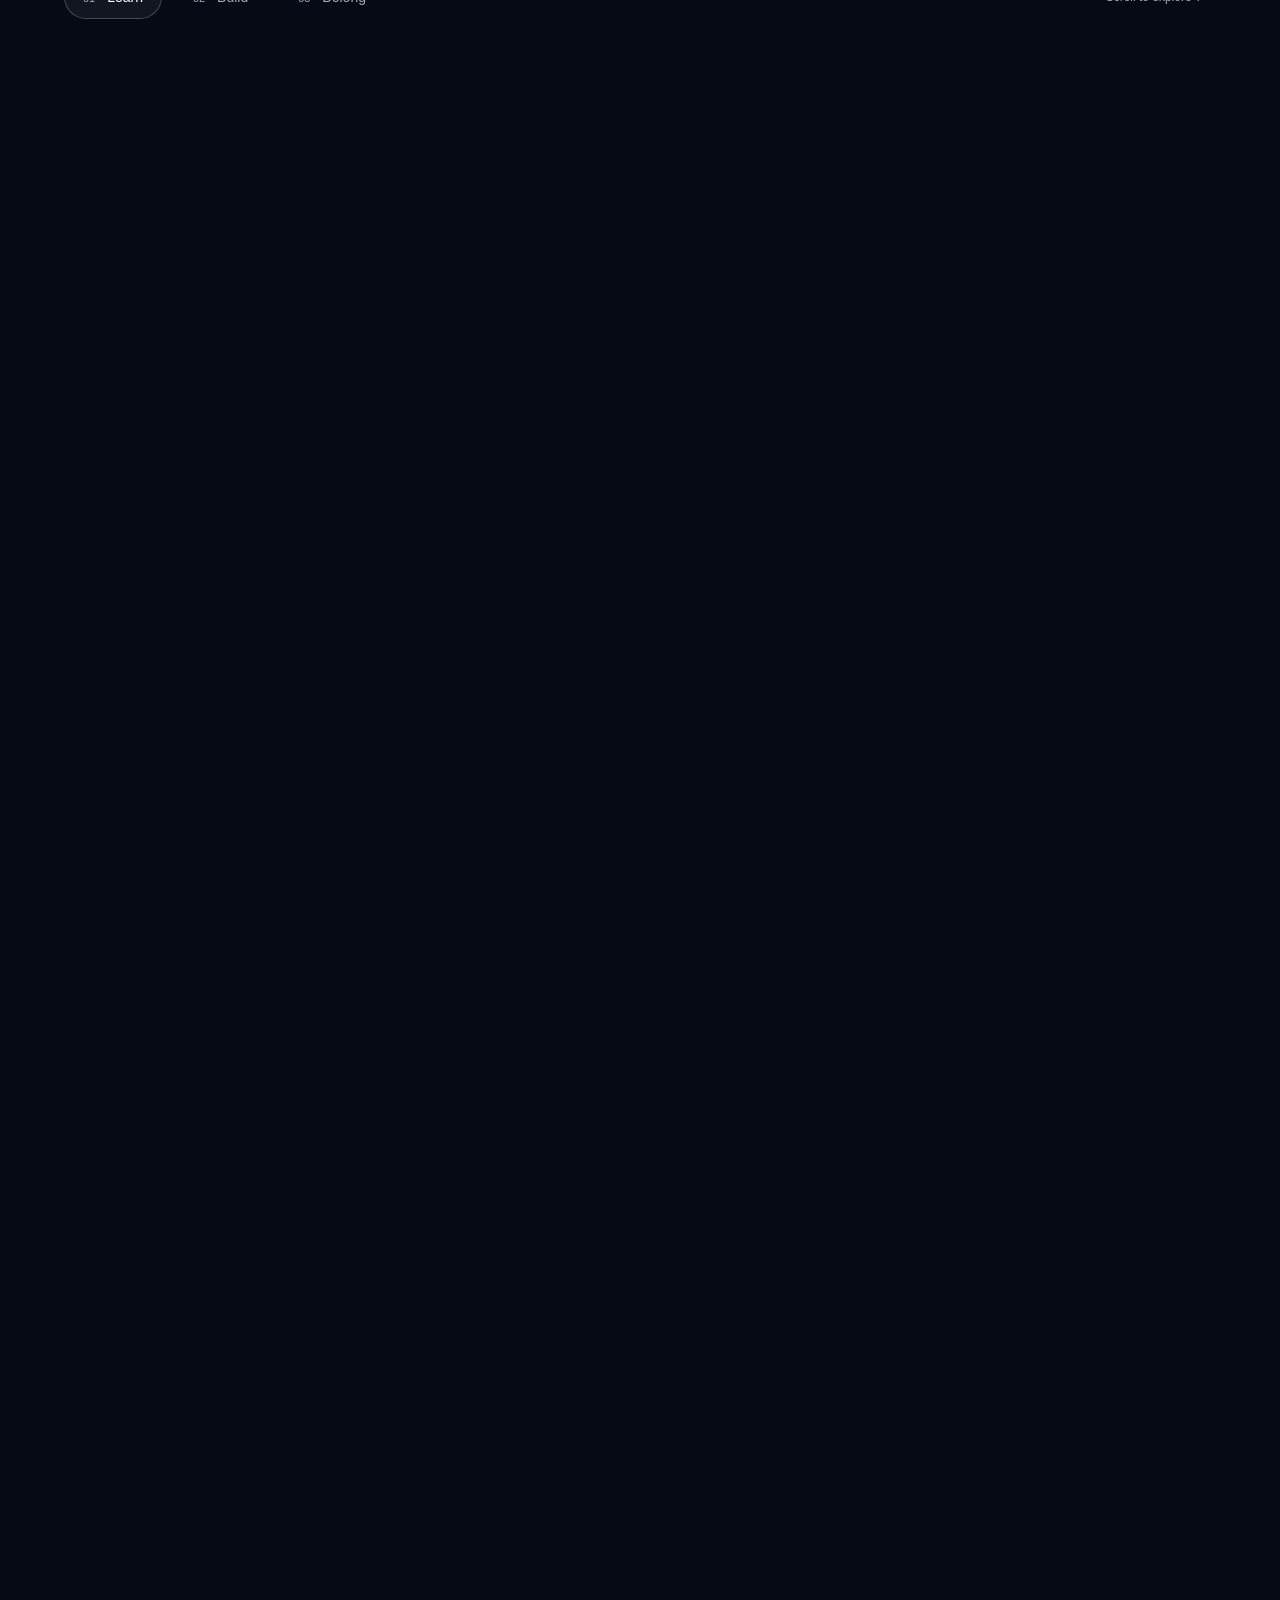
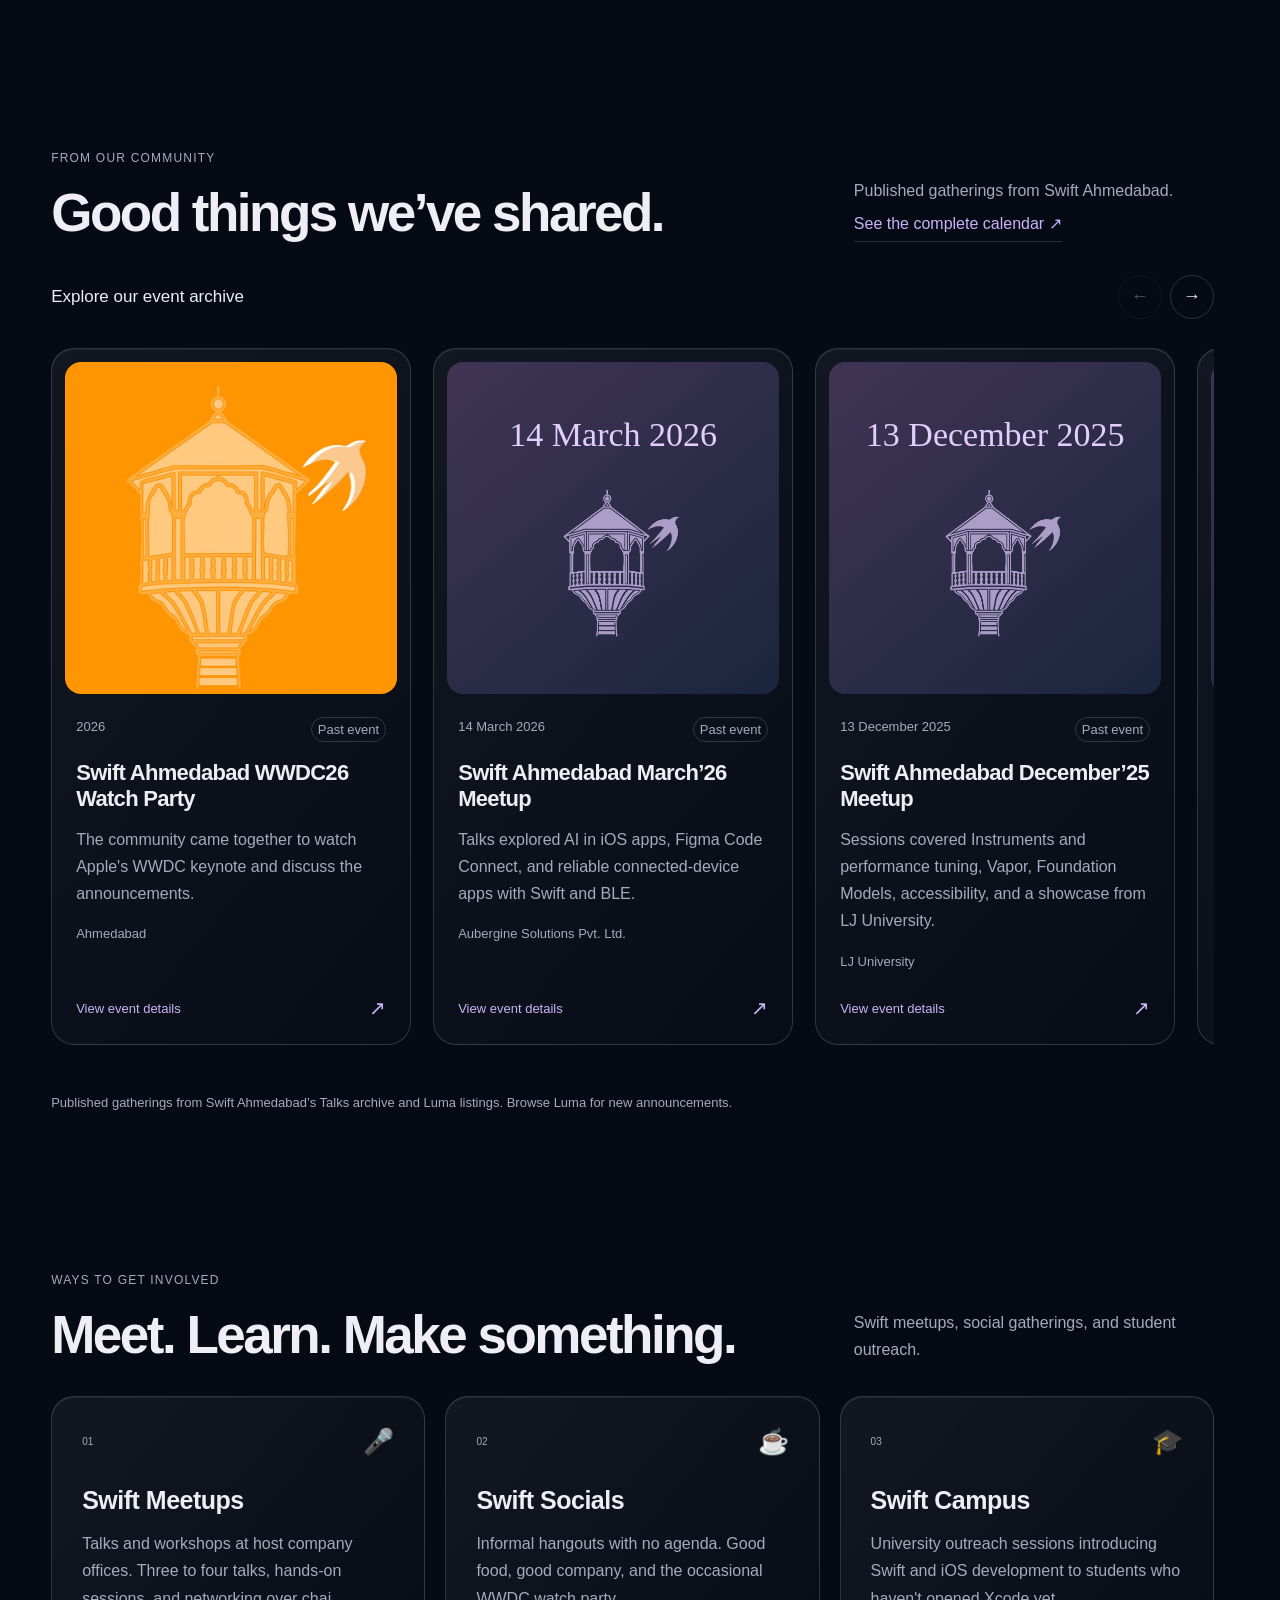
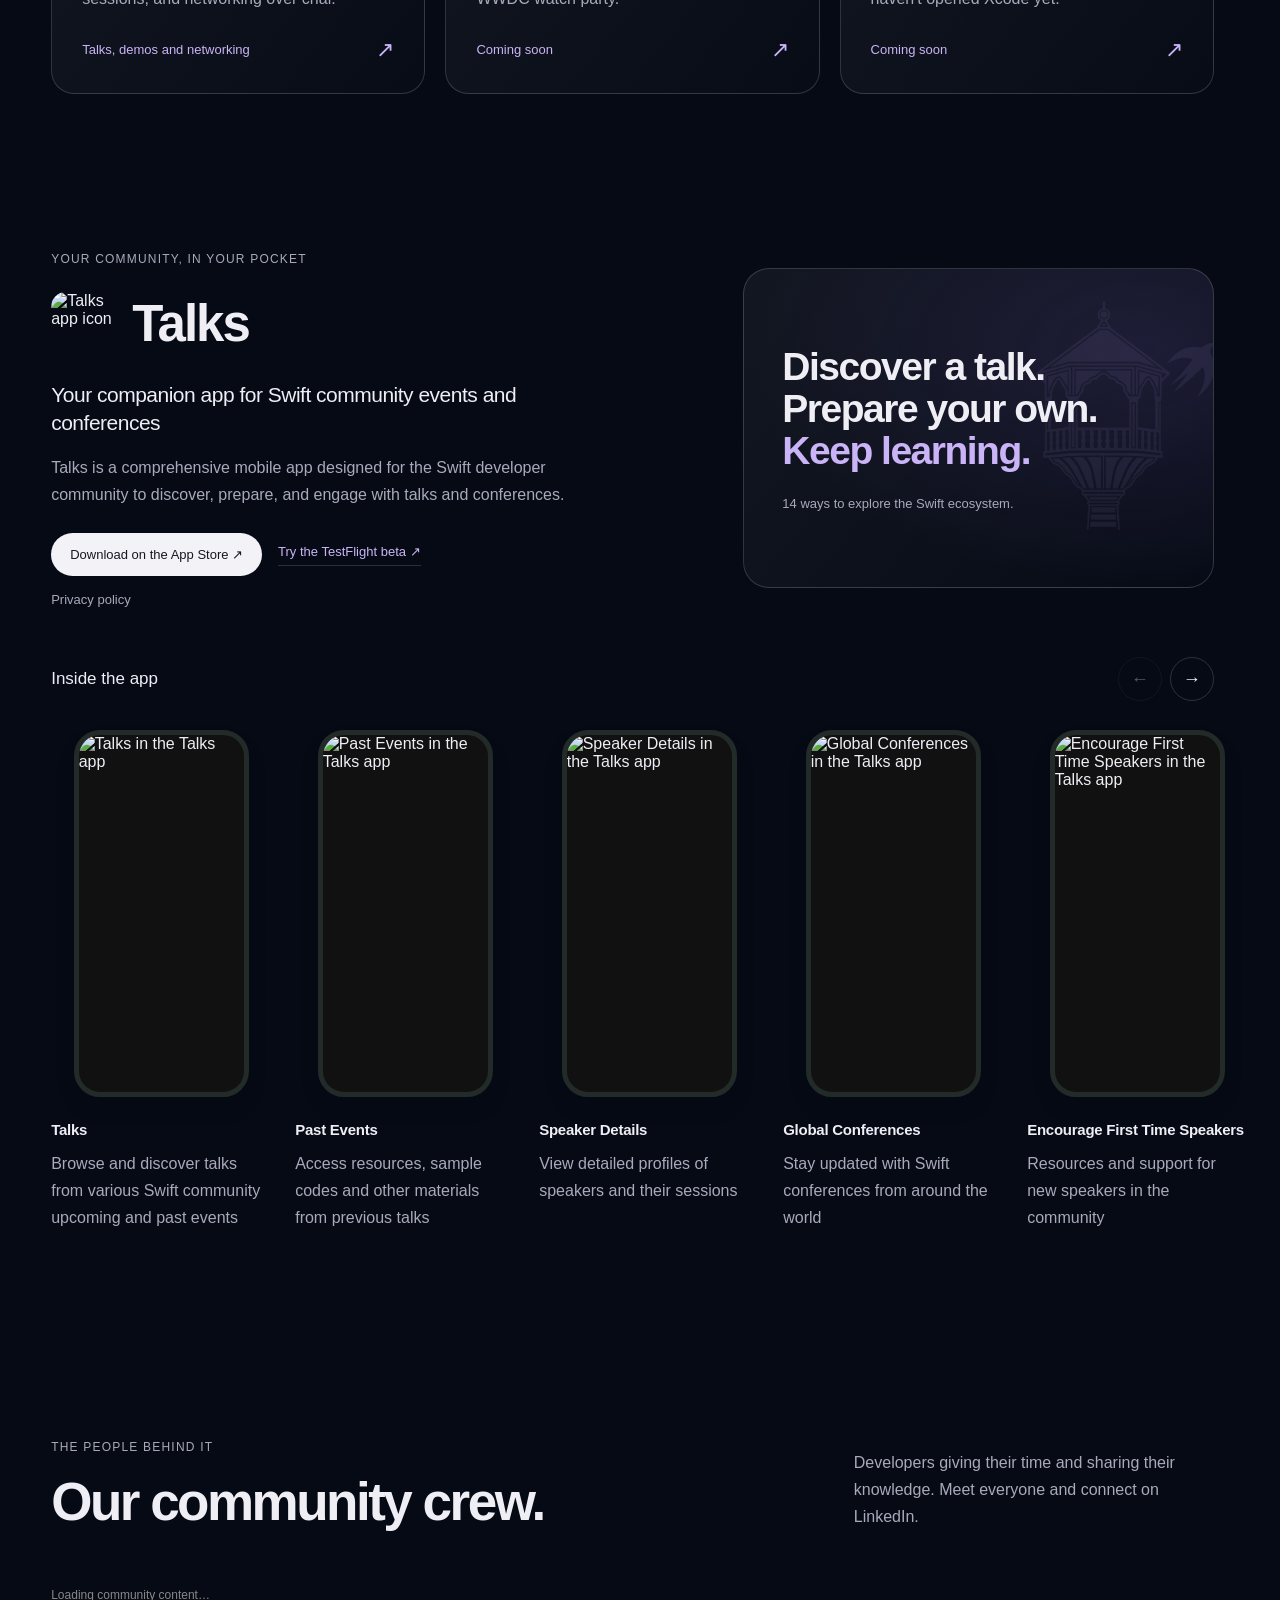
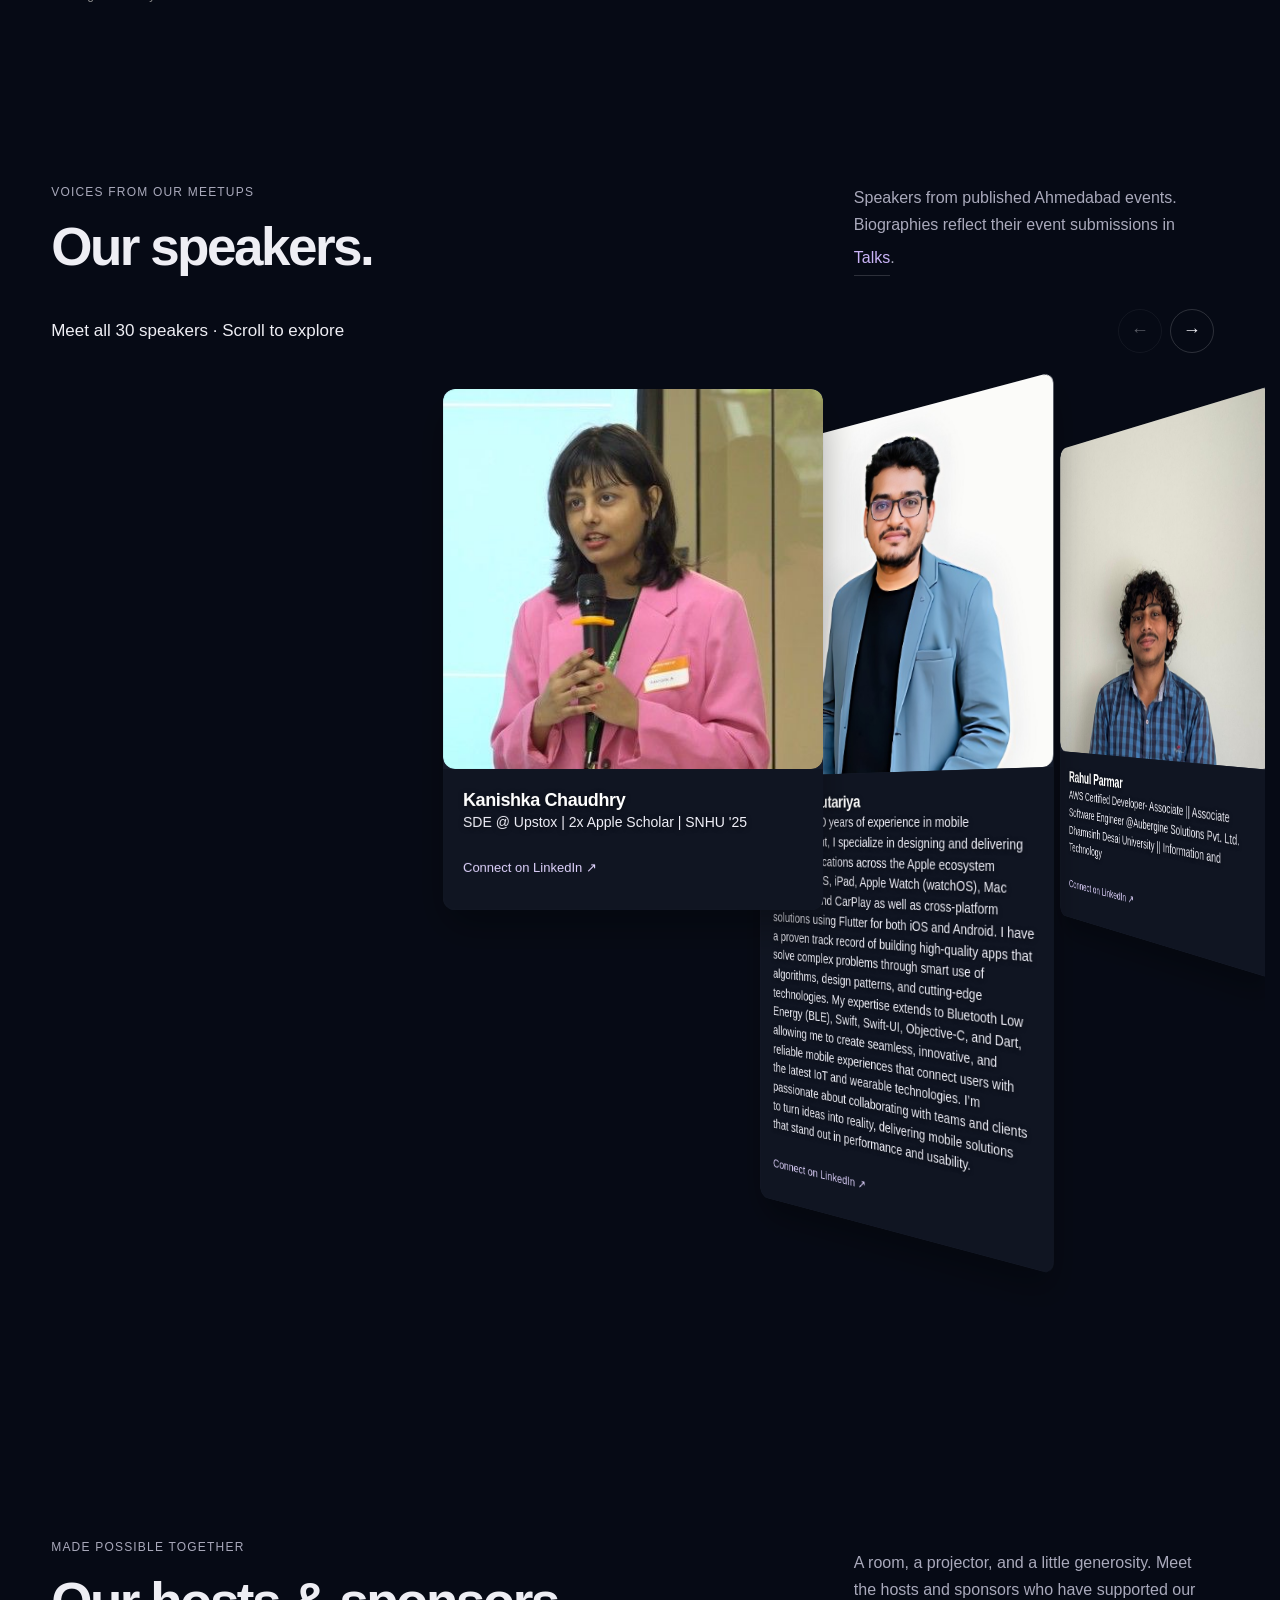
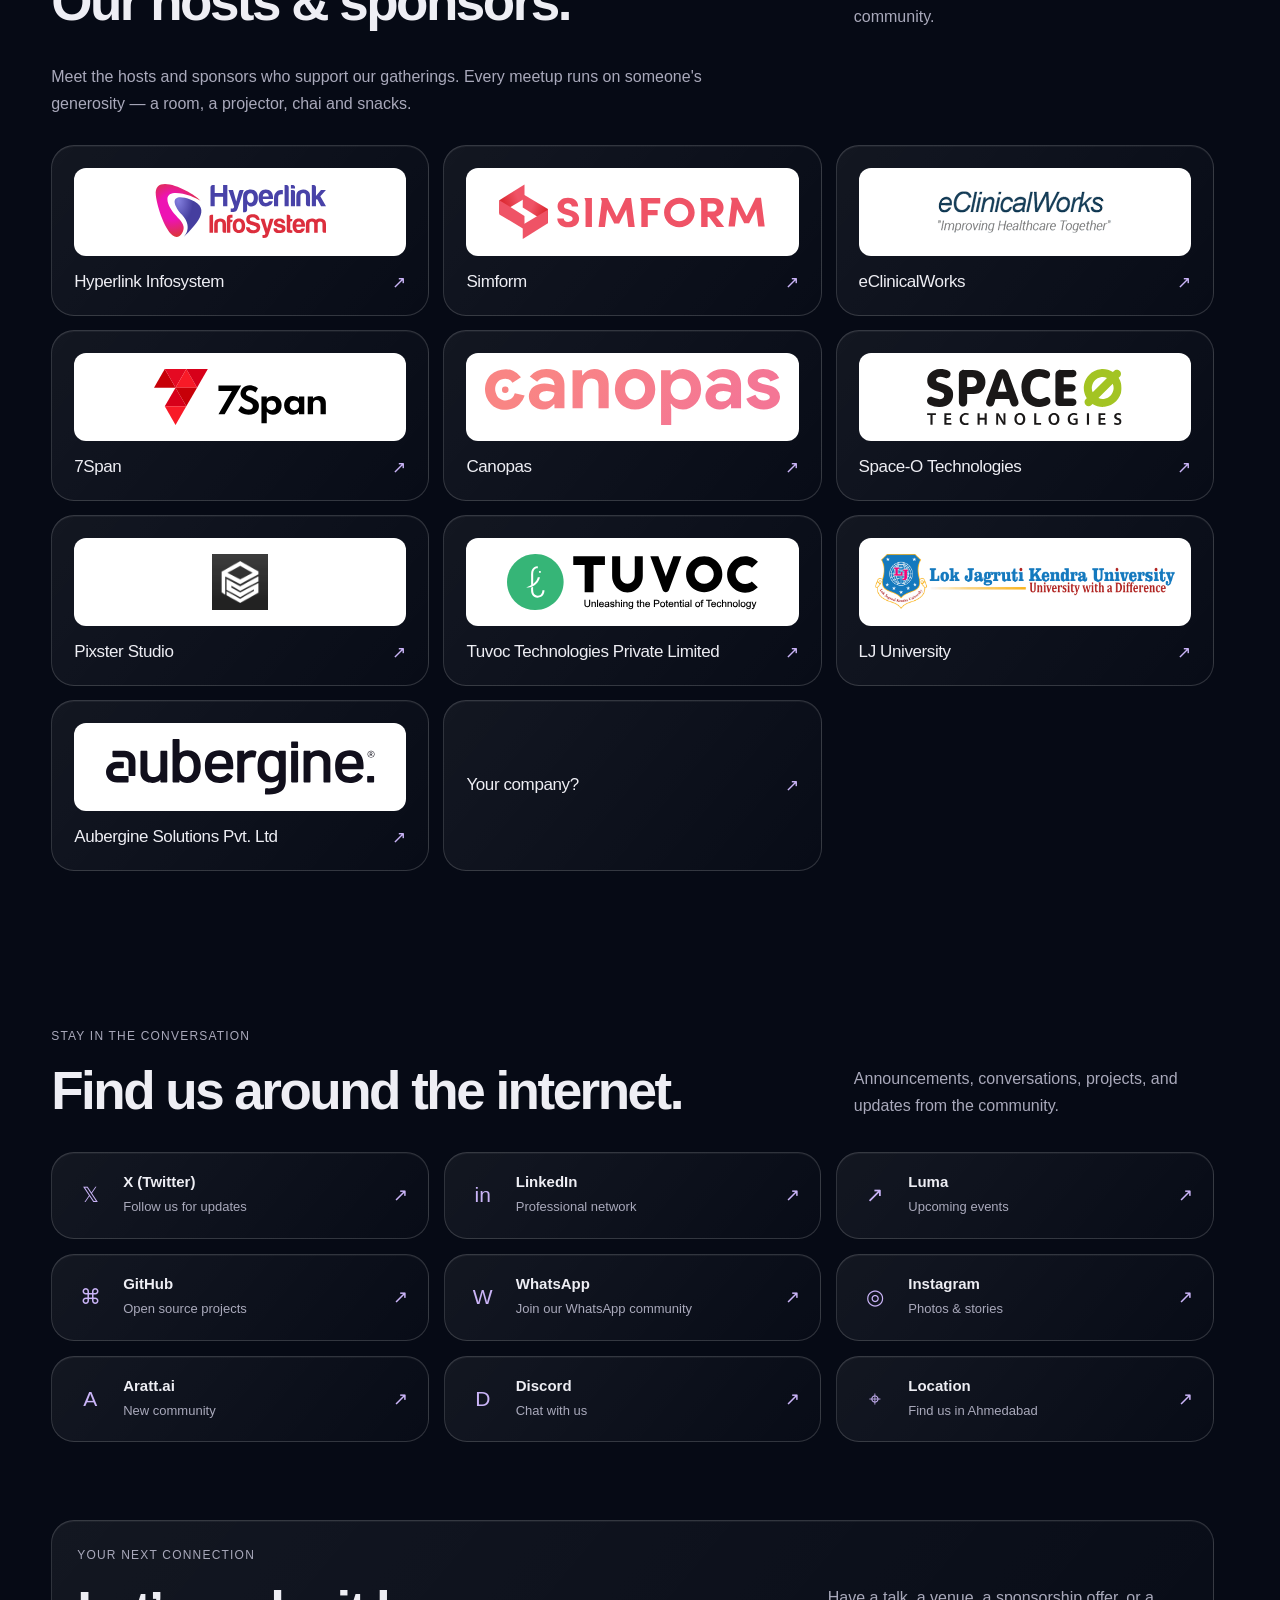
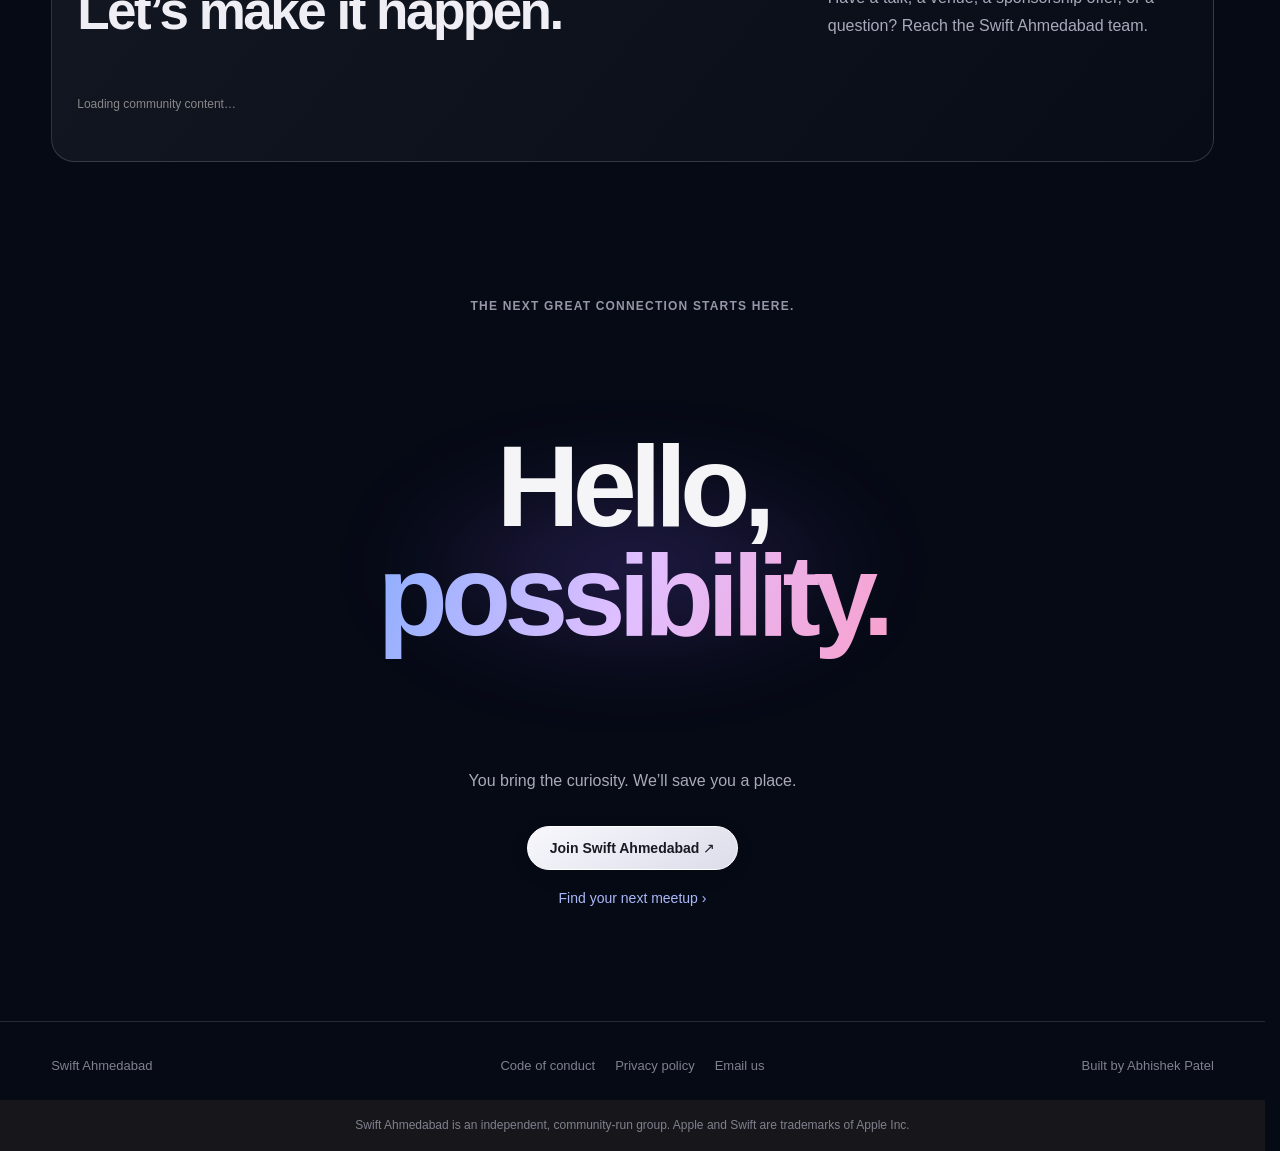
==== commit 8080f23f: "feat: add official sponsor logos" ====
--- a/index.html
+++ b/index.html
@@ -6,8 +6,8 @@
 <title>Swift Ahmedabad · Swift developer community</title>
 <meta name="description" content="Swift Ahmedabad: meetups, workshops, community events, our team, and the Talks app for Apple-platform developers.">
 <link rel="icon" href="assets/swiftAhmedabad.jpg">
-<link rel="stylesheet" href="designs.css?v=compact-story">
-<script src="designs.js?v=compact-story" defer></script>
+<link rel="stylesheet" href="designs.css?v=sponsor-logos">
+<script src="designs.js?v=sponsor-logos" defer></script>
 <script type="module" src="cityscape.mjs?v=10"></script>
 <script type="module" src="headline-glass.mjs?v=5"></script>
 </head>
--- a/designs.css
+++ b/designs.css
@@ -176,6 +176,10 @@
 .host-number{font-size:8px;color:var(--content-muted)}
 .community-host strong{font-size:17px;letter-spacing:-.4px;font-weight:500}
 .community-host>span:last-child{margin-left:auto;font-size:17px;color:var(--content-accent)}
+.community-host.sponsor-host{display:grid;grid-template-columns:minmax(0,1fr) auto;align-content:start;gap:16px}
+.sponsor-logo{grid-column:1/-1;display:block;width:100%;height:88px;padding:16px;object-fit:contain;background:#fff;border-radius:12px}
+.sponsor-logo[src$=".png"]{object-fit:scale-down}
+.sponsor-host strong{overflow-wrap:anywhere}
 .community-year-stats{padding-block:35px;border-block:1px solid var(--content-line)}
 .complete-stats{display:grid;grid-template-columns:repeat(7,minmax(0,1fr));gap:22px;margin-top:20px}
 .complete-stats>div{display:flex;flex-direction:column;gap:9px}
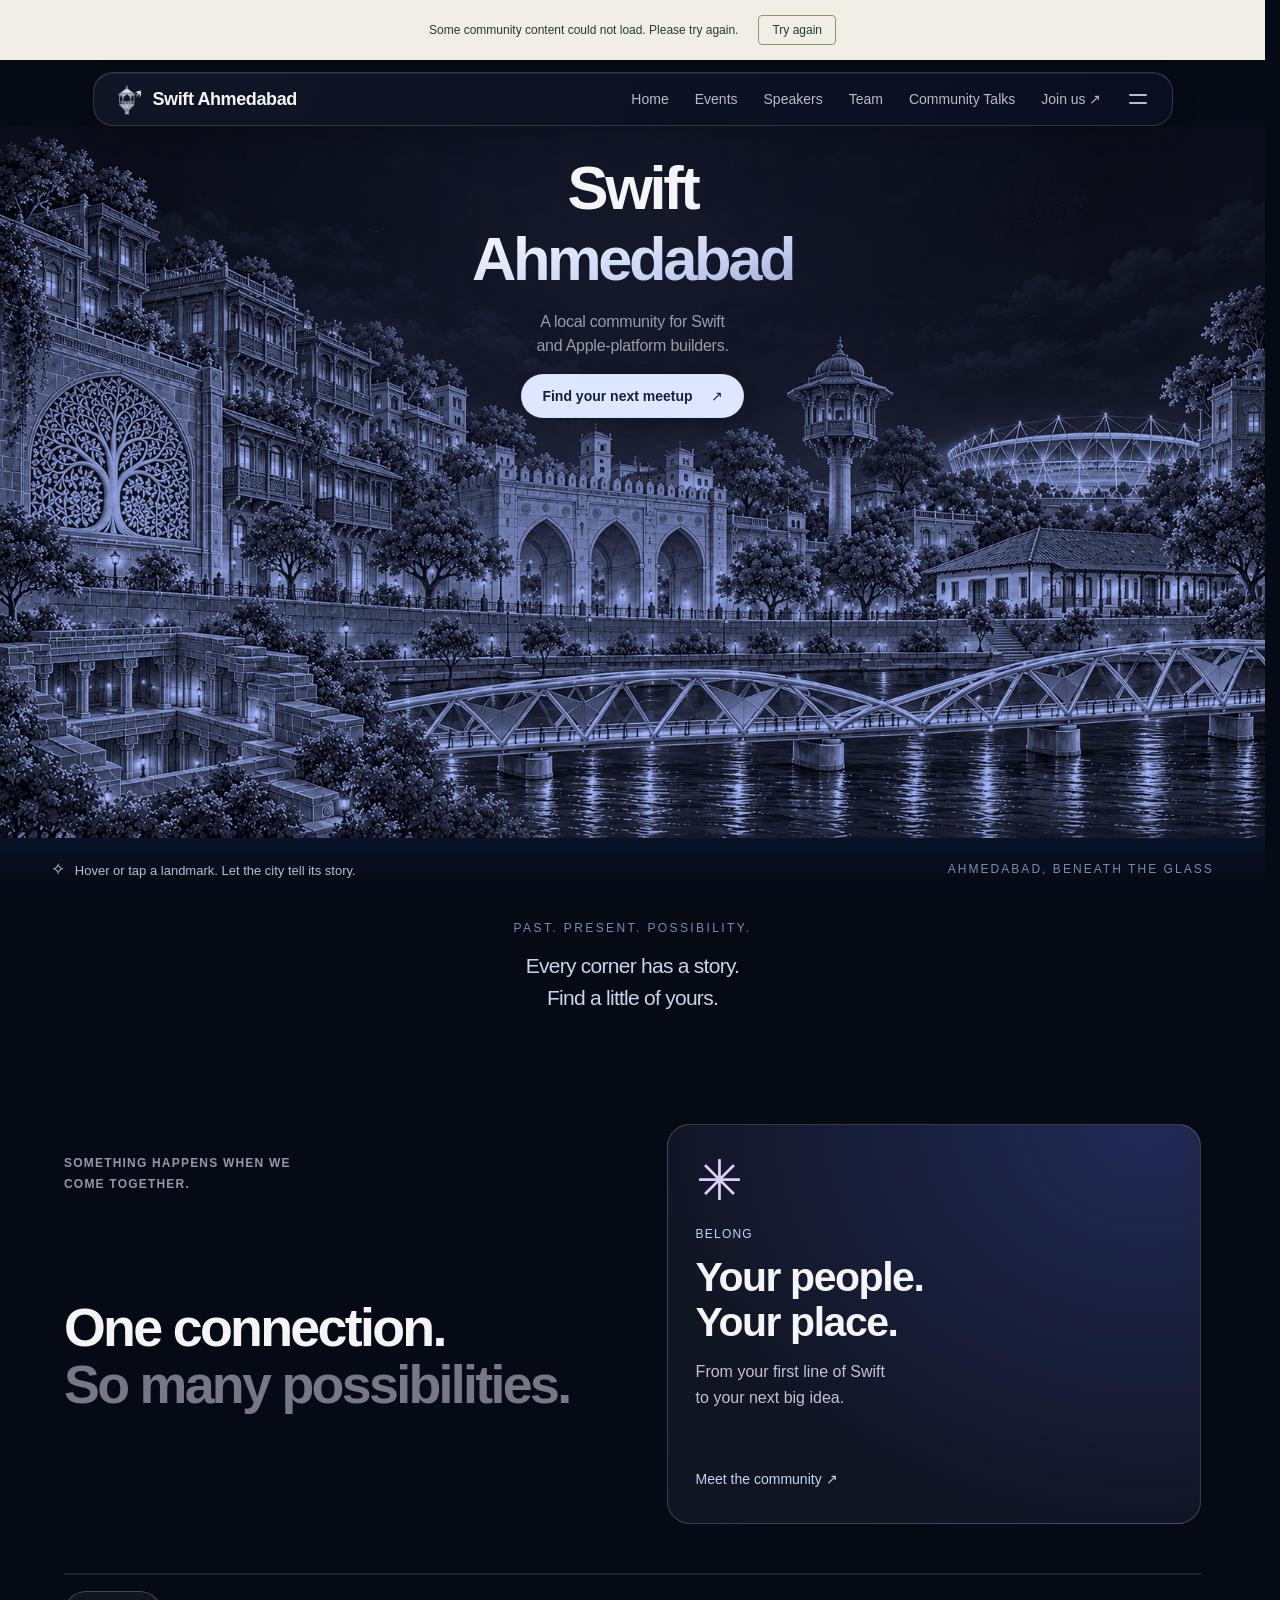
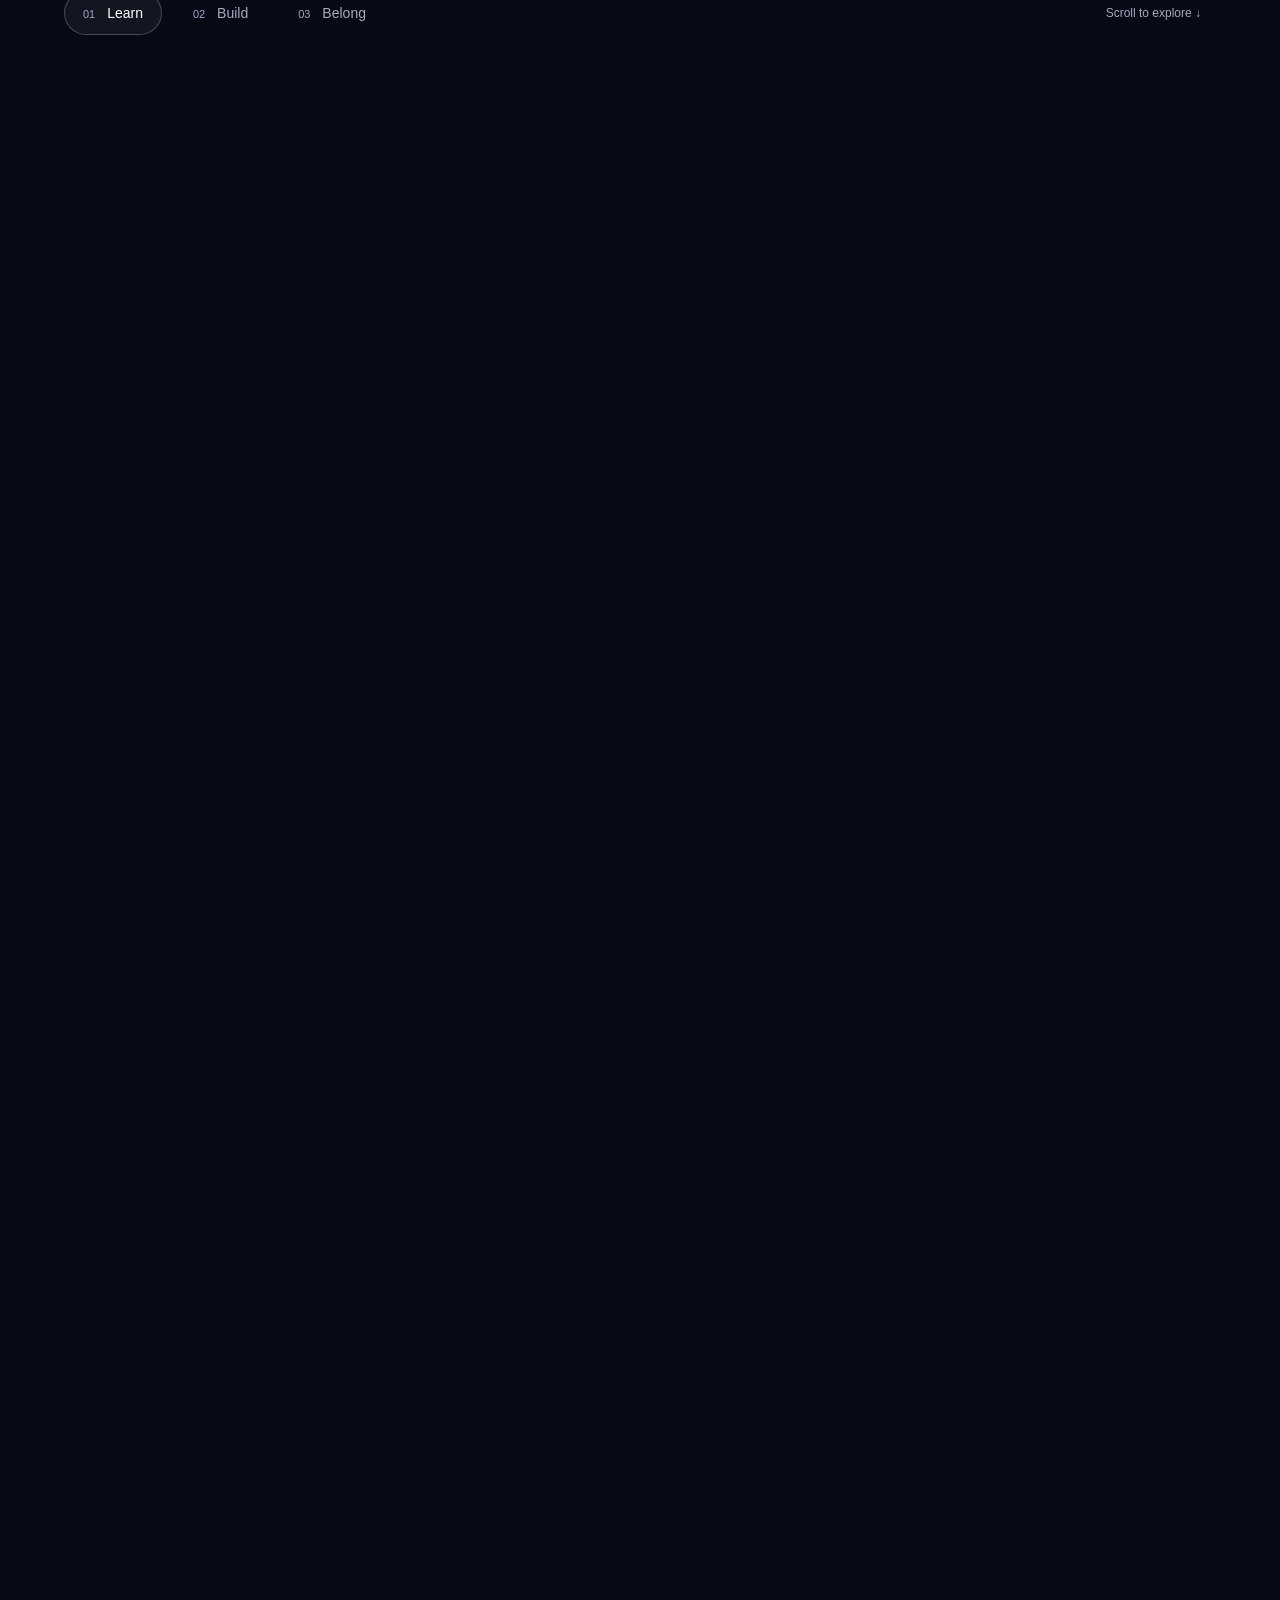
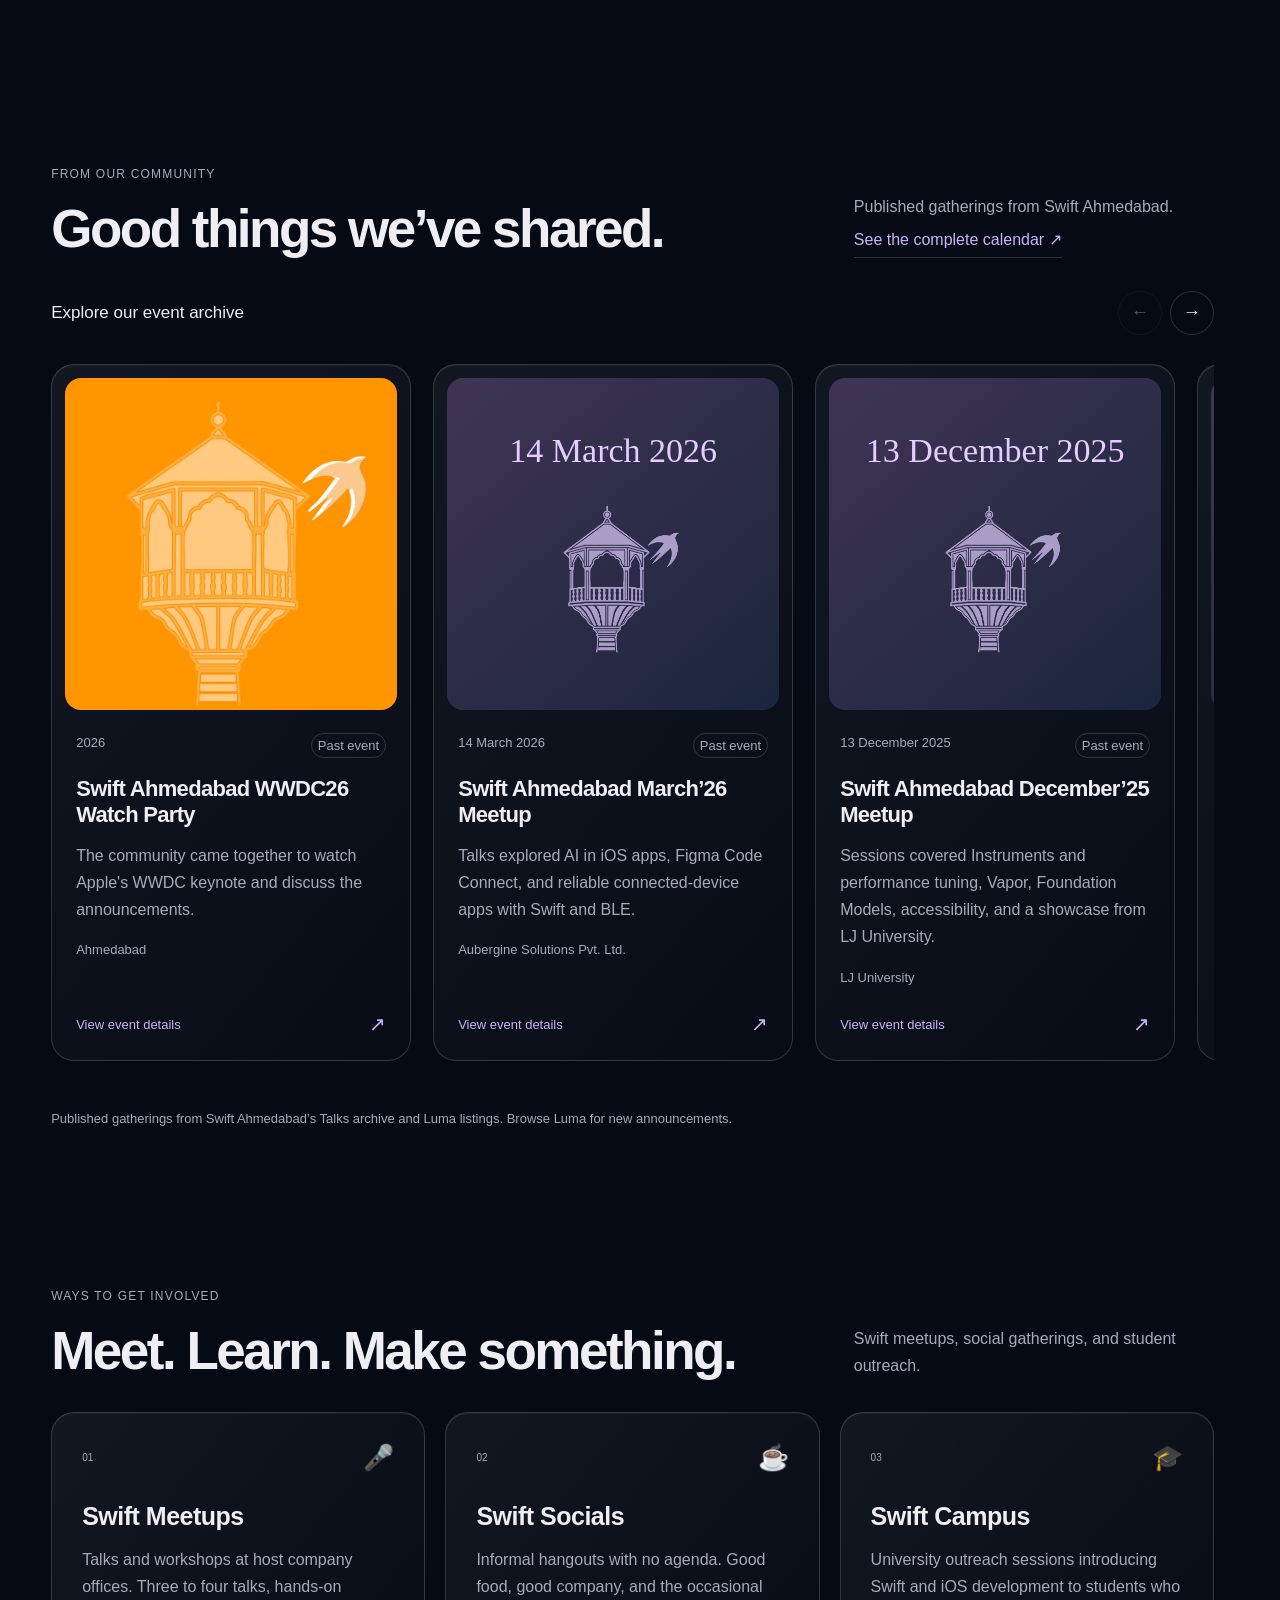
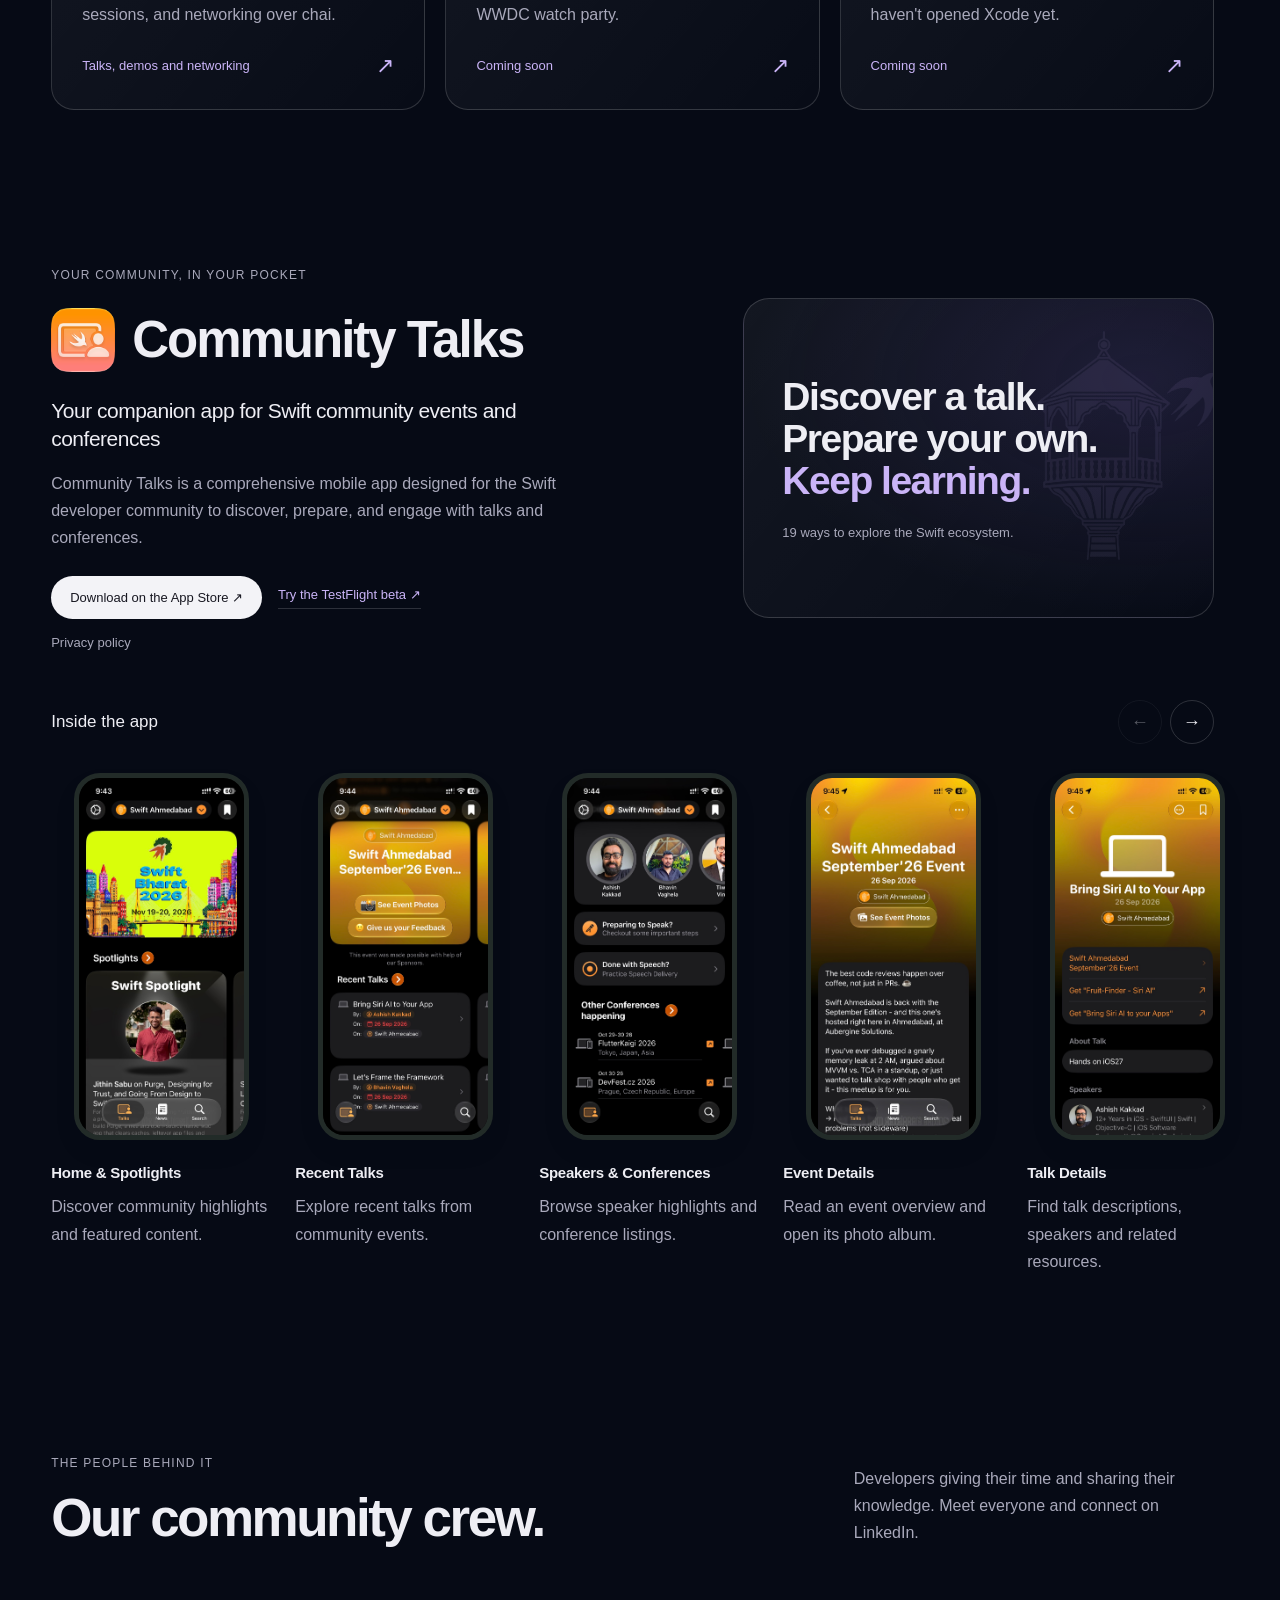
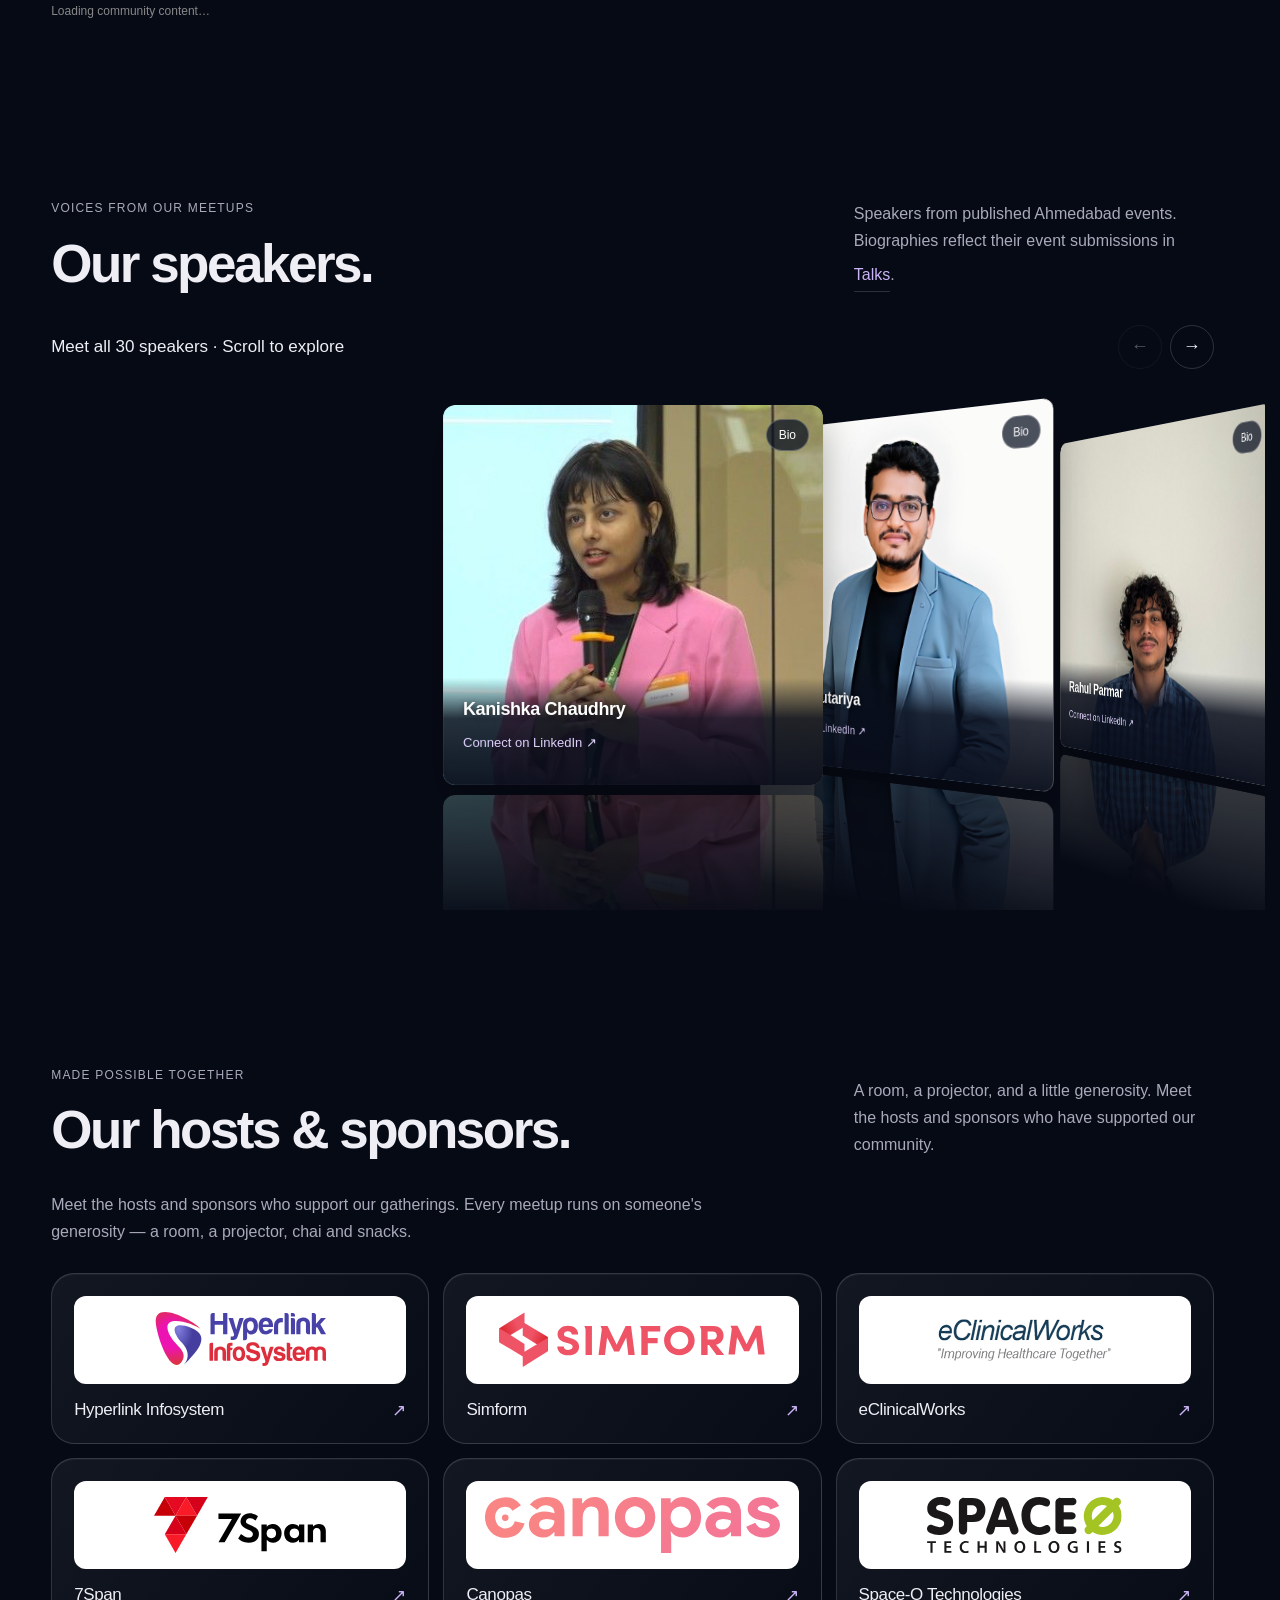
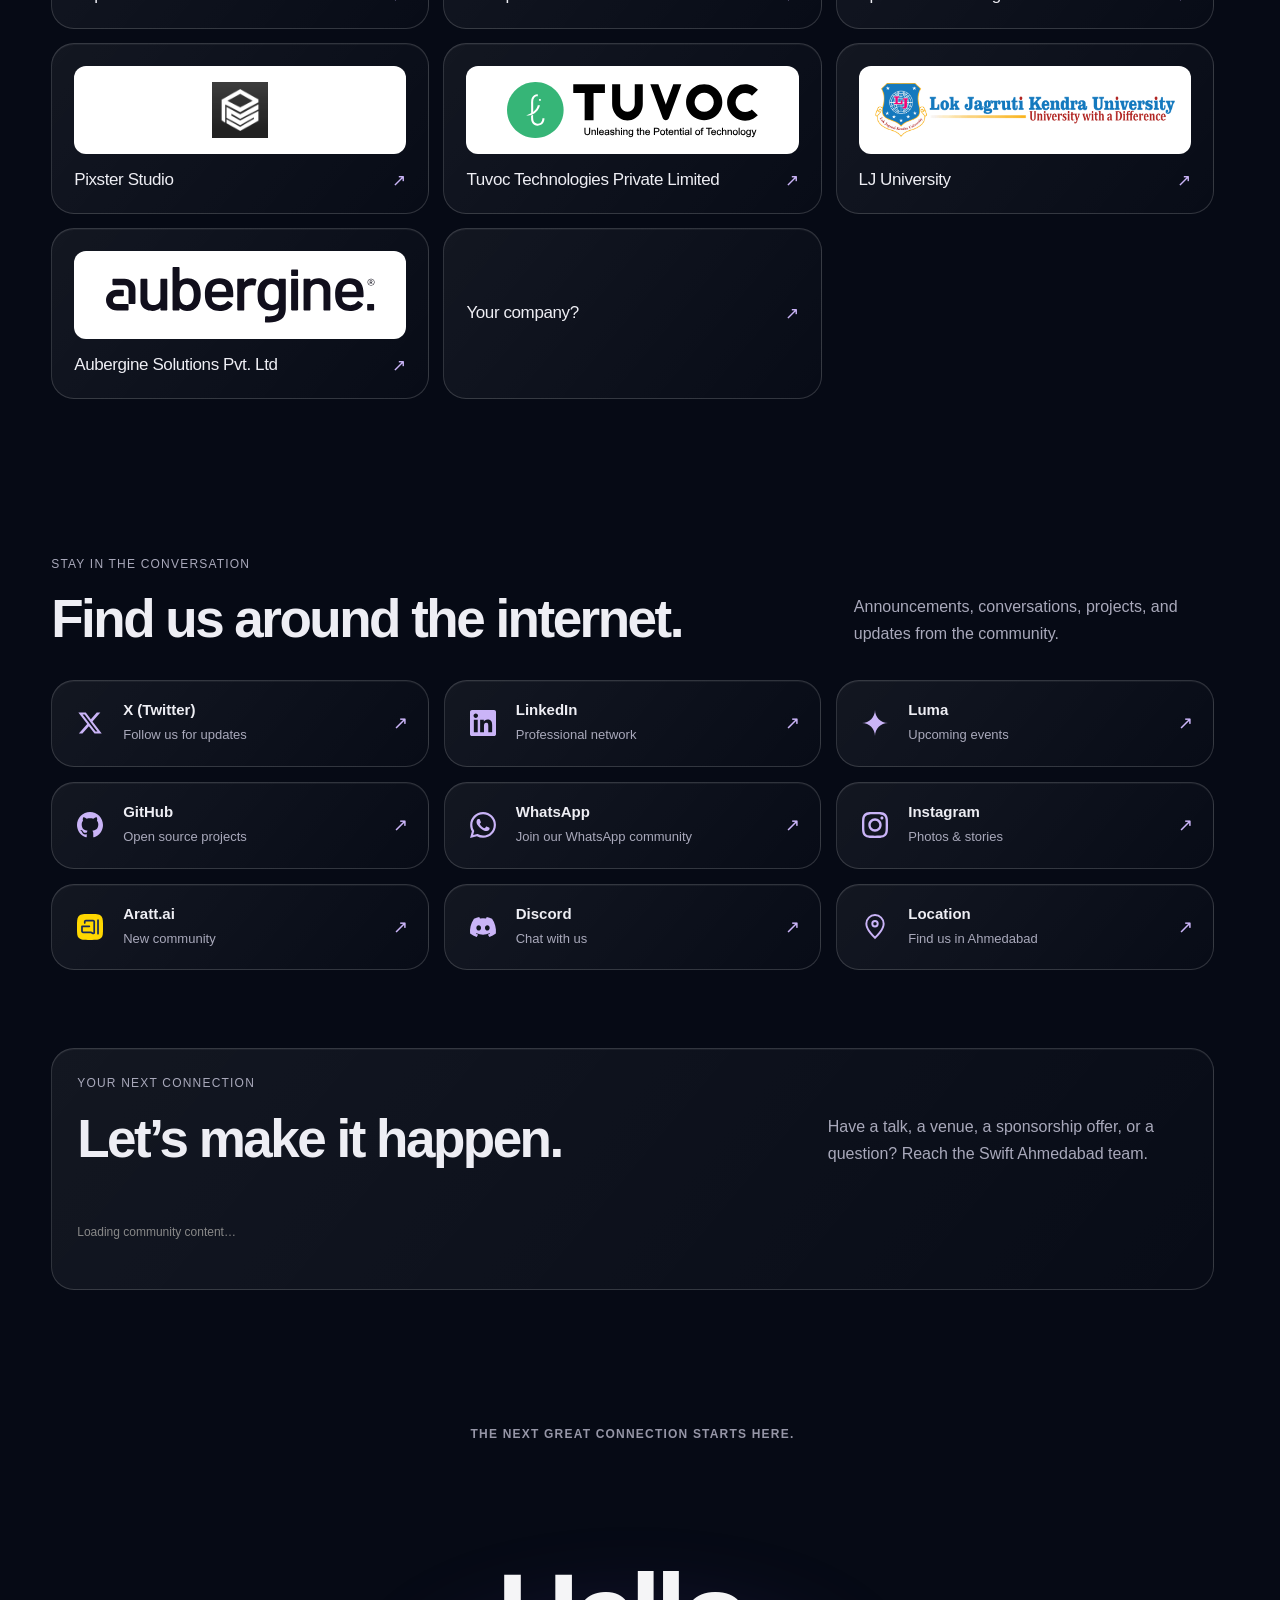
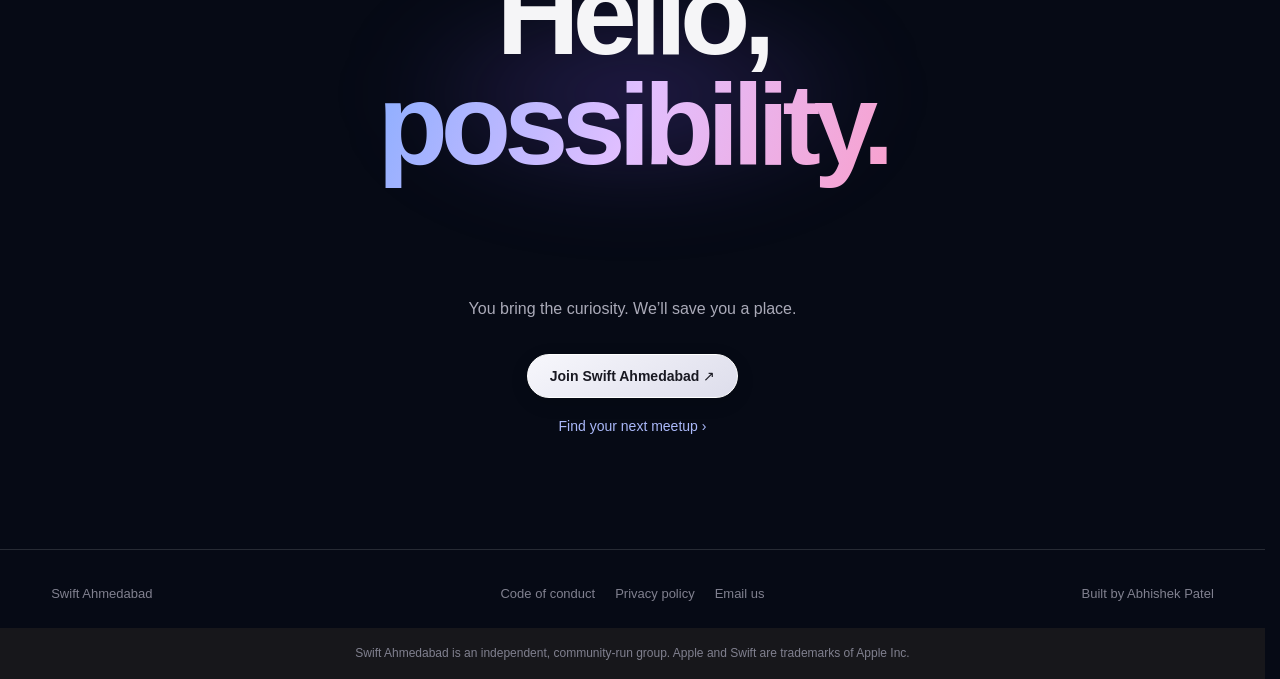
==== commit a1f88b71: "feat: refresh Community Talks and Connect logos" ====
--- a/index.html
+++ b/index.html
@@ -4,10 +4,10 @@
 <meta charset="utf-8">
 <meta name="viewport" content="width=device-width,initial-scale=1">
 <title>Swift Ahmedabad · Swift developer community</title>
-<meta name="description" content="Swift Ahmedabad: meetups, workshops, community events, our team, and the Talks app for Apple-platform developers.">
+<meta name="description" content="Swift Ahmedabad: meetups, workshops, community events, our team, and Community Talks for Apple-platform developers.">
 <link rel="icon" href="assets/swiftAhmedabad.jpg">
-<link rel="stylesheet" href="designs.css?v=sponsor-logos">
-<script src="designs.js?v=sponsor-logos" defer></script>
+<link rel="stylesheet" href="designs.css?v=community-talks-connect-3">
+<script src="designs.js?v=community-talks-connect" defer></script>
 <script type="module" src="cityscape.mjs?v=10"></script>
 <script type="module" src="headline-glass.mjs?v=5"></script>
 </head>
@@ -31,6 +31,16 @@
  <filter id="liquid-city-glass" color-interpolation-filters="sRGB"><feColorMatrix type="matrix" values=".1382 .4649 .0469 0 .005  .1531 .5149 .0520 0 .012  .2062 .6937 .0701 0 .043  0 0 0 1 0"/></filter>
  <mask id="ahmedabad-logo-mask" maskUnits="userSpaceOnUse" x="0" y="0" width="100" height="100" style="mask-type:alpha"><image href="assets/designs/ahmedabad-mark.png" width="100" height="100"/></mask>
  <symbol id="bird" viewBox="0 0 100 100"><rect width="100" height="100" mask="url(#ahmedabad-logo-mask)"/></symbol>
+ <!-- Connect marks: existing bento brand paths; Luma from luma.com; confirmed Arattai geometry from its official producticon/arattai.svg. -->
+ <symbol id="connect-twitter" viewBox="0 0 24 24"><path d="M18.244 2.25h3.308l-7.227 8.26 8.502 11.24H16.17l-5.214-6.817L4.99 21.75H1.68l7.73-8.835L1.254 2.25H8.08l4.713 6.231zm-1.161 17.52h1.833L7.084 4.126H5.117z"/></symbol>
+ <symbol id="connect-linkedin" viewBox="0 0 24 24"><path d="M20.447 20.452h-3.554v-5.569c0-1.328-.027-3.037-1.852-3.037-1.853 0-2.136 1.445-2.136 2.939v5.667H9.351V9h3.414v1.561h.046c.477-.9 1.637-1.85 3.37-1.85 3.601 0 4.267 2.37 4.267 5.455v6.286zM5.337 7.433c-1.144 0-2.063-.926-2.063-2.065 0-1.138.92-2.063 2.063-2.063 1.14 0 2.064.925 2.064 2.063 0 1.139-.925 2.065-2.064 2.065zm1.782 13.019H3.555V9h3.564v11.452zM22.225 0H1.771C.792 0 0 .774 0 1.729v20.542C0 23.227.792 24 1.771 24h20.451C23.2 24 24 23.227 24 22.271V1.729C24 .774 23.2 0 22.222 0h.003z"/></symbol>
+ <symbol id="connect-luma" viewBox="0 0 133 134"><path fill="currentColor" d="M133 67C96.282 67 66.5 36.994 66.5 0c0 36.994-29.782 67-66.5 67 36.718 0 66.5 30.006 66.5 67 0-36.994 29.782-67 66.5-67"></path></symbol>
+ <symbol id="connect-github" viewBox="0 0 24 24"><path d="M12 0c-6.626 0-12 5.373-12 12 0 5.302 3.438 9.8 8.207 11.387.599.111.793-.261.793-.577v-2.234c-3.338.726-4.033-1.416-4.033-1.416-.546-1.387-1.333-1.756-1.333-1.756-1.089-.745.083-.729.083-.729 1.205.084 1.839 1.237 1.839 1.237 1.07 1.834 2.807 1.304 3.492.997.107-.775.418-1.305.762-1.604-2.665-.305-5.467-1.334-5.467-5.931 0-1.311.469-2.381 1.236-3.221-.124-.303-.535-1.524.117-3.176 0 0 1.008-.322 3.301 1.23.957-.266 1.983-.399 3.003-.404 1.02.005 2.047.138 3.006.404 2.291-1.552 3.297-1.23 3.297-1.23.653 1.653.242 2.874.118 3.176.77.84 1.235 1.911 1.235 3.221 0 4.609-2.807 5.624-5.479 5.921.43.372.823 1.102.823 2.222v3.293c0 .319.192.694.801.576 4.765-1.589 8.199-6.086 8.199-11.386 0-6.627-5.373-12-12-12z"/></symbol>
+ <symbol id="connect-whatsapp" viewBox="0 0 24 24"><path d="M17.472 14.382c-.297-.149-1.758-.867-2.03-.967-.273-.099-.471-.148-.67.15-.197.297-.767.966-.94 1.164-.173.199-.347.223-.644.075-.297-.15-1.255-.463-2.39-1.475-.883-.788-1.48-1.761-1.653-2.059-.173-.297-.018-.458.13-.606.134-.133.298-.347.446-.52.149-.174.198-.298.298-.497.099-.198.05-.371-.025-.52-.075-.149-.669-1.612-.916-2.207-.242-.579-.487-.5-.669-.51-.173-.008-.371-.01-.57-.01-.198 0-.52.074-.792.372-.272.297-1.04 1.016-1.04 2.479 0 1.462 1.065 2.875 1.213 3.074.149.198 2.096 3.2 5.077 4.487.709.306 1.262.489 1.694.625.712.227 1.36.195 1.871.118.571-.085 1.758-.719 2.006-1.413.248-.694.248-1.289.173-1.413-.074-.124-.272-.198-.57-.347m-5.421 7.403h-.004a9.87 9.87 0 01-5.031-1.378l-.361-.214-3.741.982.998-3.648-.235-.374a9.86 9.86 0 01-1.51-5.26c.001-5.45 4.436-9.884 9.888-9.884 2.64 0 5.122 1.03 6.988 2.898a9.825 9.825 0 012.893 6.994c-.003 5.45-4.437 9.884-9.885 9.884m8.413-18.297A11.815 11.815 0 0012.05 0C5.495 0 .16 5.335.157 11.892c0 2.096.547 4.142 1.588 5.945L.057 24l6.305-1.654a11.882 11.882 0 005.683 1.448h.005c6.554 0 11.89-5.335 11.893-11.893a11.821 11.821 0 00-3.48-8.413z"/></symbol>
+ <symbol id="connect-instagram" viewBox="0 0 24 24"><path d="M12 2.163c3.204 0 3.584.012 4.85.07 3.252.148 4.771 1.691 4.919 4.919.058 1.265.069 1.645.069 4.849 0 3.205-.012 3.584-.069 4.849-.149 3.225-1.664 4.771-4.919 4.919-1.266.058-1.644.07-4.85.07-3.204 0-3.584-.012-4.849-.07-3.26-.149-4.771-1.699-4.919-4.92-.058-1.265-.07-1.644-.07-4.849 0-3.204.013-3.583.07-4.849.149-3.227 1.664-4.771 4.919-4.919 1.266-.057 1.645-.069 4.849-.069zm0-2.163c-3.259 0-3.667.014-4.947.072-4.358.2-6.78 2.618-6.98 6.98-.059 1.281-.073 1.689-.073 4.948 0 3.259.014 3.668.072 4.948.2 4.358 2.618 6.78 6.98 6.98 1.281.058 1.689.072 4.948.072 3.259 0 3.668-.014 4.948-.072 4.354-.2 6.782-2.618 6.979-6.98.059-1.28.073-1.689.073-4.948 0-3.259-.014-3.667-.072-4.947-.196-4.354-2.617-6.78-6.979-6.98-1.281-.059-1.69-.073-4.949-.073zm0 5.838c-3.403 0-6.162 2.759-6.162 6.162s2.759 6.163 6.162 6.163 6.162-2.759 6.162-6.163c0-3.403-2.759-6.162-6.162-6.162zm0 10.162c-2.209 0-4-1.79-4-4 0-2.209 1.791-4 4-4s4 1.791 4 4c0 2.21-1.791 4-4 4zm6.406-11.845c-.796 0-1.441.645-1.441 1.44s.645 1.44 1.441 1.44c.795 0 1.439-.645 1.439-1.44s-.644-1.44-1.439-1.44z"/></symbol>
+ <symbol id="connect-aratt" viewBox="0 0 1024 1024"><path fill="gold" d="M0,512C0,269.7,0,148.6,74.6,74.3,149.3,0,270.2,0,512,0S874.7,0,949.4,74.3c74.6,74.3,74.6,195.4,74.6,437.7s0,363.4-74.6,437.7c-74.6,74.3-195.5,74.3-437.4,74.3s-362.7,0-437.4-74.3C0,875.4,0,754.3,0,512Z" /><path fill="#1a2a5a" d="M636.3,800.6s0,0,0,0c-13.7,0-27.2-3.9-39.1-11.1l-54.3-33.3c-1.1-.7-2.3-1-3.6-1H237.2c-41.5,0-75.2-33.7-75.2-75.2v-190.7c0-18.9,15.3-34.2,34.2-34.2h289.8c18.9,0,34.2,15.3,34.2,34.2s-15.3,34.2-34.2,34.2h-255.6v156.5c0,3.8,3.1,6.8,6.8,6.8h302c13.9,0,27.4,3.8,39.3,11.1l54.3,33.2c2.3,1.4,4.6,1.4,6.9.1,2.3-1.3,3.5-3.3,3.5-6v-426.7c0-3.8-3.1-6.8-6.8-6.8h-290.1c-3.8,0-6.8,3.1-6.8,6.8v60.7c0,18.9-15.3,34.2-34.2,34.2s-34.2-15.3-34.2-34.2v-60.7c0-41.5,33.7-75.2,75.2-75.2h290.1c41.5,0,75.2,33.7,75.2,75.2v426.7c0,13.9-3.8,27.5-10.9,39.2-6.7,11-16.2,20.1-27.5,26.5-11.3,6.3-24,9.7-36.9,9.7Z" /><path fill="#1a2a5a" d="M827.8,812.8c-18.9,0-34.2-15.3-34.2-34.2V245.4c0-18.9,15.3-34.2,34.2-34.2s34.2,15.3,34.2,34.2v533.3c0,18.9-15.3,34.2-34.2,34.2Z" /></symbol>
+ <symbol id="connect-discord" viewBox="0 0 24 24"><path d="M20.317 4.37a19.791 19.791 0 00-4.885-1.515.074.074 0 00-.079.037c-.21.375-.444.864-.608 1.25a18.27 18.27 0 00-5.487 0 12.64 12.64 0 00-.617-1.25.077.077 0 00-.079-.037A19.736 19.736 0 003.677 4.37a.07.07 0 00-.032.027C.533 9.046-.32 13.58.099 18.057a.082.082 0 00.031.057 19.9 19.9 0 005.993 3.03.078.078 0 00.084-.028 14.09 14.09 0 001.226-1.994.076.076 0 00-.041-.106 13.107 13.107 0 01-1.872-.892.077.077 0 01-.008-.128 10.2 10.2 0 00.372-.292.074.074 0 01.077-.01c3.928 1.793 8.18 1.793 12.062 0a.074.074 0 01.078.01c.12.098.246.198.373.292a.077.077 0 01-.006.127 12.299 12.299 0 01-1.873.892.077.077 0 00-.041.107c.36.698.772 1.362 1.225 1.993a.076.076 0 00.084.028 19.839 19.839 0 006.002-3.03.077.077 0 00.032-.054c.5-5.177-.838-9.674-3.549-13.66a.061.061 0 00-.031-.03zM8.02 15.33c-1.183 0-2.157-1.085-2.157-2.419 0-1.333.956-2.419 2.157-2.419 1.21 0 2.176 1.096 2.157 2.42 0 1.333-.956 2.418-2.157 2.418zm7.975 0c-1.183 0-2.157-1.085-2.157-2.419 0-1.333.955-2.419 2.157-2.419 1.21 0 2.176 1.096 2.157 2.42 0 1.333-.946 2.418-2.157 2.418z"/></symbol>
+ <symbol id="connect-maps" viewBox="0 0 24 24"><path d="M12 22s8-7 8-13a8 8 0 1 0-16 0c0 6 8 13 8 13Z" fill="none" stroke="currentColor" stroke-width="1.8"/><circle cx="12" cy="9" r="2.5" fill="none" stroke="currentColor" stroke-width="1.8"/></symbol>
 <!-- RETIRED OPEN STUDIO DEFINITION
  <linearGradient id="studio-fill" x1="0" y1="0" x2="1" y2="1"><stop stop-color="#ebb679"/><stop offset=".45" stop-color="#bf6359"/><stop offset="1" stop-color="#8d4364"/></linearGradient>
 -->
@@ -51,10 +61,10 @@
   <div class="liquid-nav-inner">
    <a class="liquid-brand" href="#liquid-top" aria-label="Swift Ahmedabad home"><svg aria-hidden="true"><use href="#bird"/></svg>Swift Ahmedabad</a>
    <div class="liquid-nav-links">
-    <a href="#liquid-top">Home</a><a href="#glass-events">Events</a><a href="#glass-speakers">Speakers</a><a href="#glass-team">Team</a><a href="#glass-app">Talks app</a><a class="liquid-nav-join" href="https://chat.whatsapp.com/FlZuWzMf8ak8C8yAmfRRVf" target="_blank" rel="noopener noreferrer" data-link="whatsapp">Join us ↗</a>
+    <a href="#liquid-top">Home</a><a href="#glass-events">Events</a><a href="#glass-speakers">Speakers</a><a href="#glass-team">Team</a><a href="#glass-app">Community Talks</a><a class="liquid-nav-join" href="https://chat.whatsapp.com/FlZuWzMf8ak8C8yAmfRRVf" target="_blank" rel="noopener noreferrer" data-link="whatsapp">Join us ↗</a>
     <details class="section-menu">
      <summary aria-label="Navigation menu"><span class="nav-menu-icon" aria-hidden="true"></span></summary>
-     <div><a href="#liquid-top">Home</a><a href="#glass-events">Events</a><a href="#glass-speakers">Speakers</a><a href="#glass-team">Team</a><a href="#glass-app">Talks app</a><a href="#glass-sponsors">Hosts & sponsors</a><a href="#glass-connect">Connect</a><a href="#glass-contact">Contact</a><a href="https://chat.whatsapp.com/FlZuWzMf8ak8C8yAmfRRVf" target="_blank" rel="noopener noreferrer" data-link="whatsapp">Join us ↗</a><button type="button" class="city-rotation" hidden>Pause city name rotation</button></div>
+     <div><a href="#liquid-top">Home</a><a href="#glass-events">Events</a><a href="#glass-speakers">Speakers</a><a href="#glass-team">Team</a><a href="#glass-app">Community Talks</a><a href="#glass-sponsors">Hosts & sponsors</a><a href="#glass-connect">Connect</a><a href="#glass-contact">Contact</a><a href="https://chat.whatsapp.com/FlZuWzMf8ak8C8yAmfRRVf" target="_blank" rel="noopener noreferrer" data-link="whatsapp">Join us ↗</a><button type="button" class="city-rotation" hidden>Pause city name rotation</button></div>
     </details>
    </div>
   </div>
@@ -123,7 +133,7 @@
  <section class="community-section community-programs" id="glass-programs"><div class="community-heading"><div><p class="community-eyebrow">WAYS TO GET INVOLVED</p><h2>Meet. Learn. Make something.</h2></div><p>Swift meetups, social gatherings, and student outreach.</p></div><div data-content="programs"><p class="loading-copy">Loading community content…</p></div></section>
 
 
- <section class="community-section community-app" id="glass-app"><div data-content="app"><p class="loading-copy">Loading the Talks app…</p></div></section>
+ <section class="community-section community-app" id="glass-app"><div data-content="app"><p class="loading-copy">Loading Community Talks…</p></div></section>
 
  <section class="community-section community-team" id="glass-team"><div class="community-heading"><div><p class="community-eyebrow">THE PEOPLE BEHIND IT</p><h2>Our community crew.</h2></div><p>Developers giving their time and sharing their knowledge. Meet everyone and connect on LinkedIn.</p></div><div data-content="team"><p class="loading-copy">Loading community content…</p></div></section>
 
--- a/designs.css
+++ b/designs.css
@@ -187,7 +187,7 @@
 .complete-stats span{font-size:9px;line-height:1.5;color:var(--content-muted)}
 .community-links{display:grid;grid-template-columns:repeat(3,minmax(0,1fr));gap:15px}
 .community-connect-link{display:flex;align-items:center;gap:15px;background:var(--content-panel);border:1px solid var(--content-line);border-radius:6px;padding:20px;min-width:0}
-.connect-symbol{width:36px;flex-shrink:0;font-size:21px;color:var(--content-accent);text-align:center}
+.connect-symbol{width:36px;height:26px;flex-shrink:0;fill:currentColor;color:var(--content-accent)}
 .community-connect-link h3{font-size:15px;font-weight:550;margin-bottom:7px}
 .community-connect-link p{font-size:10px;line-height:1.6;color:var(--content-muted)}
 .community-connect-link>b{font-size:18px;font-weight:400;margin-left:auto;color:var(--content-accent)}
@@ -301,7 +301,7 @@
 .community-contact>span{font-size:10px}
 .app-overview{grid-template-columns:1fr;gap:32px}
 .app-product-name>img{width:54px;height:54px;border-radius:13px}
-.app-product-name h2{font-size:44px}
+.app-product-name h2{font-size:clamp(36px,11vw,44px)}
 .app-description>.community-eyebrow{font-size:7px;margin-bottom:22px}
 .app-description>h3{font-size:22px;line-height:1.4}
 .app-description>p:not(.community-eyebrow){font-size:12px}
@@ -960,6 +960,7 @@
 .liquid-nav .section-menu>div>:is(a,button){min-height:44px;padding:13px 15px;border-radius:8px}
 .city-rotation{border:0;background:none;text-align:left}
 .city-rotation:hover{background:#ffffff12}
+@media(max-width:900px){.liquid-nav-links>a[href="#glass-app"]{display:none}}
 .liquid-hero{padding:0;text-align:center;overflow:visible;background:#060a15}
 .liquid-cityscape{position:relative;isolation:isolate;width:100%;display:grid;grid-template-columns:minmax(0,1fr)}
 .cityscape-viewport{grid-area:1/1;width:100%;overflow:hidden;background:#050d21}
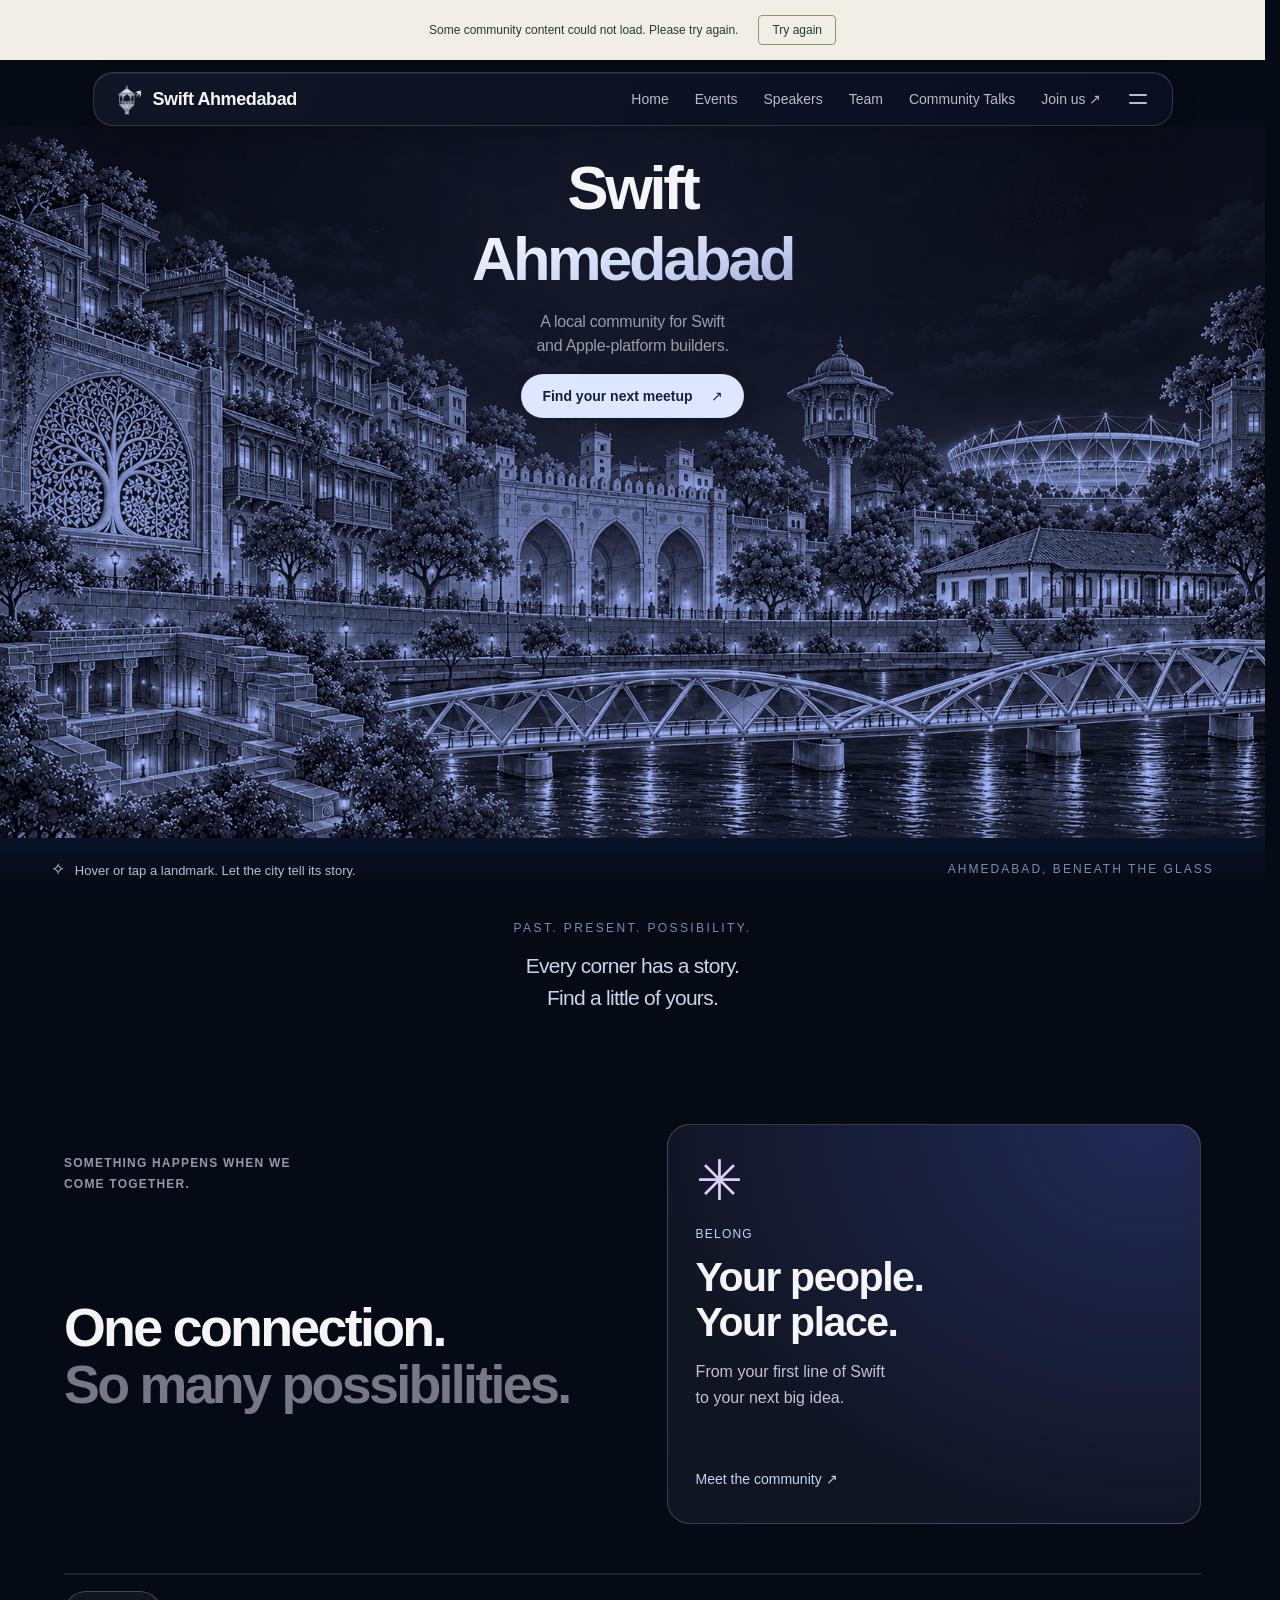
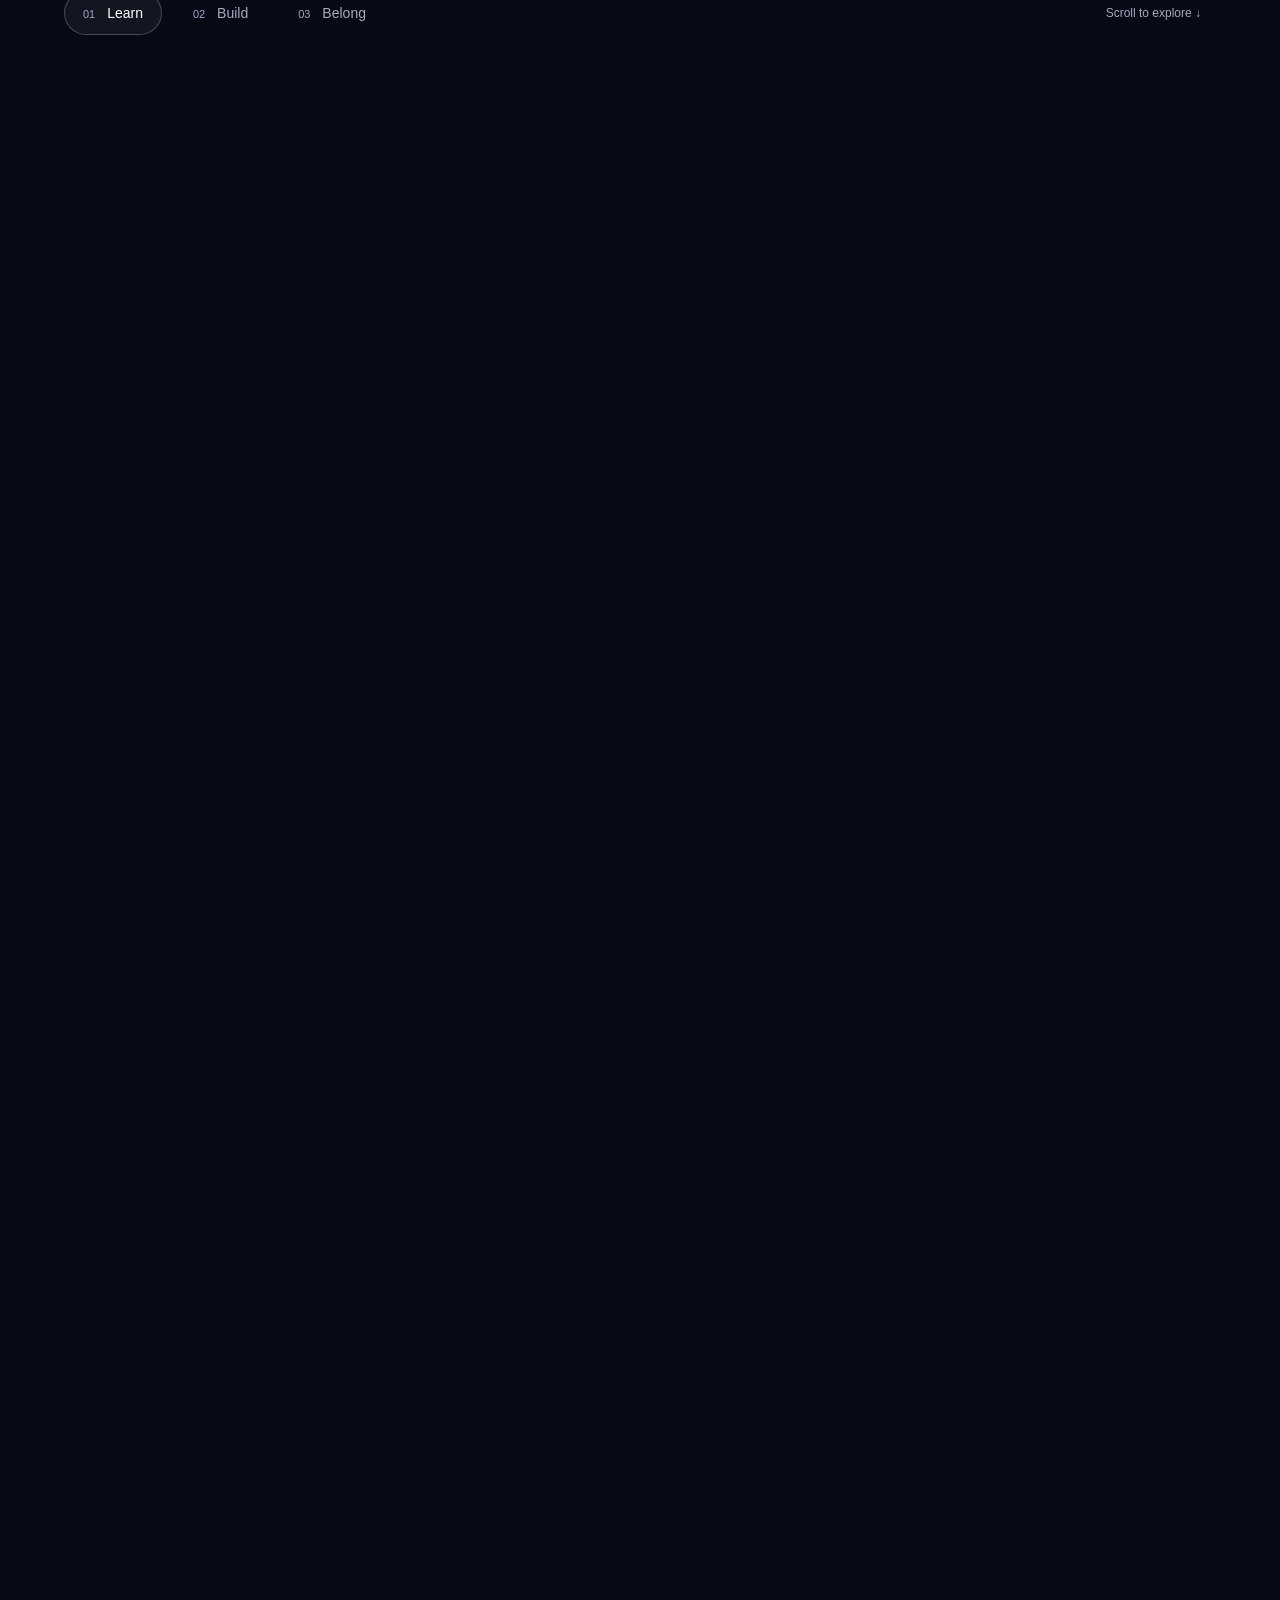
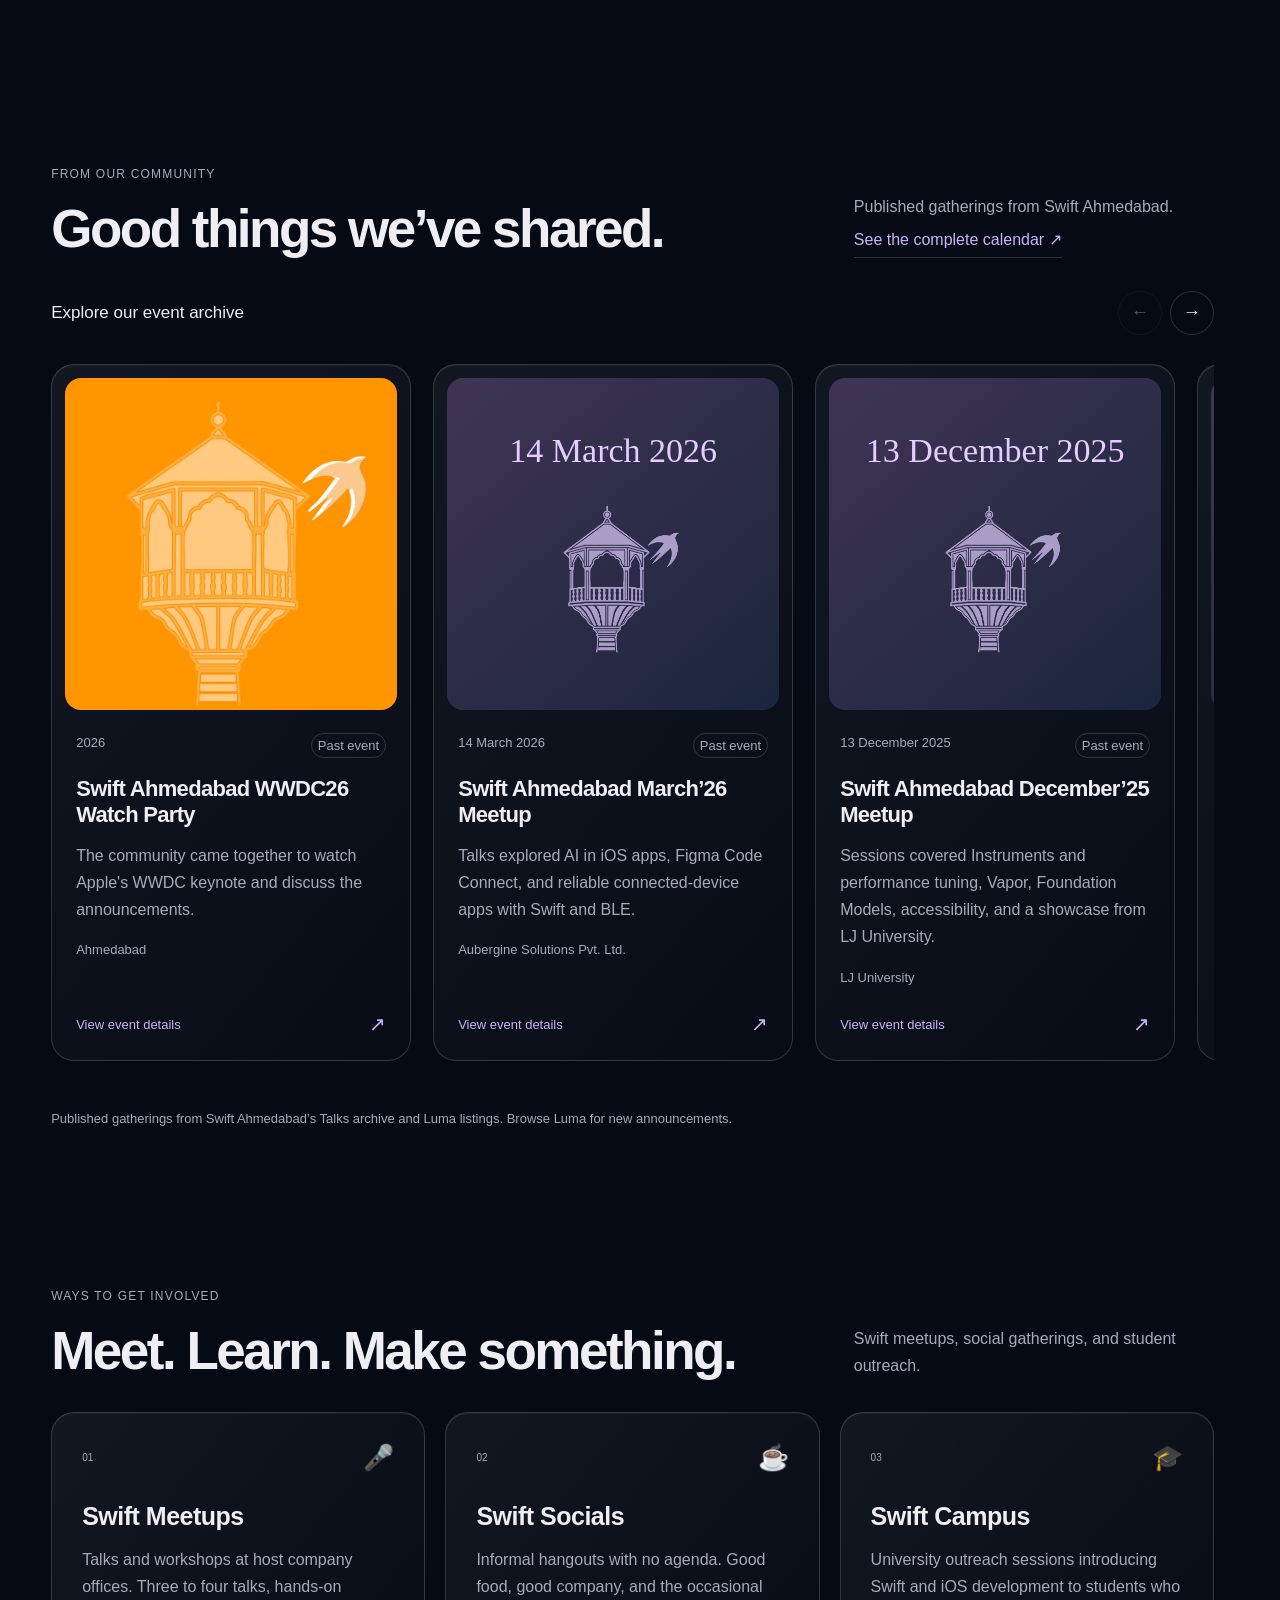
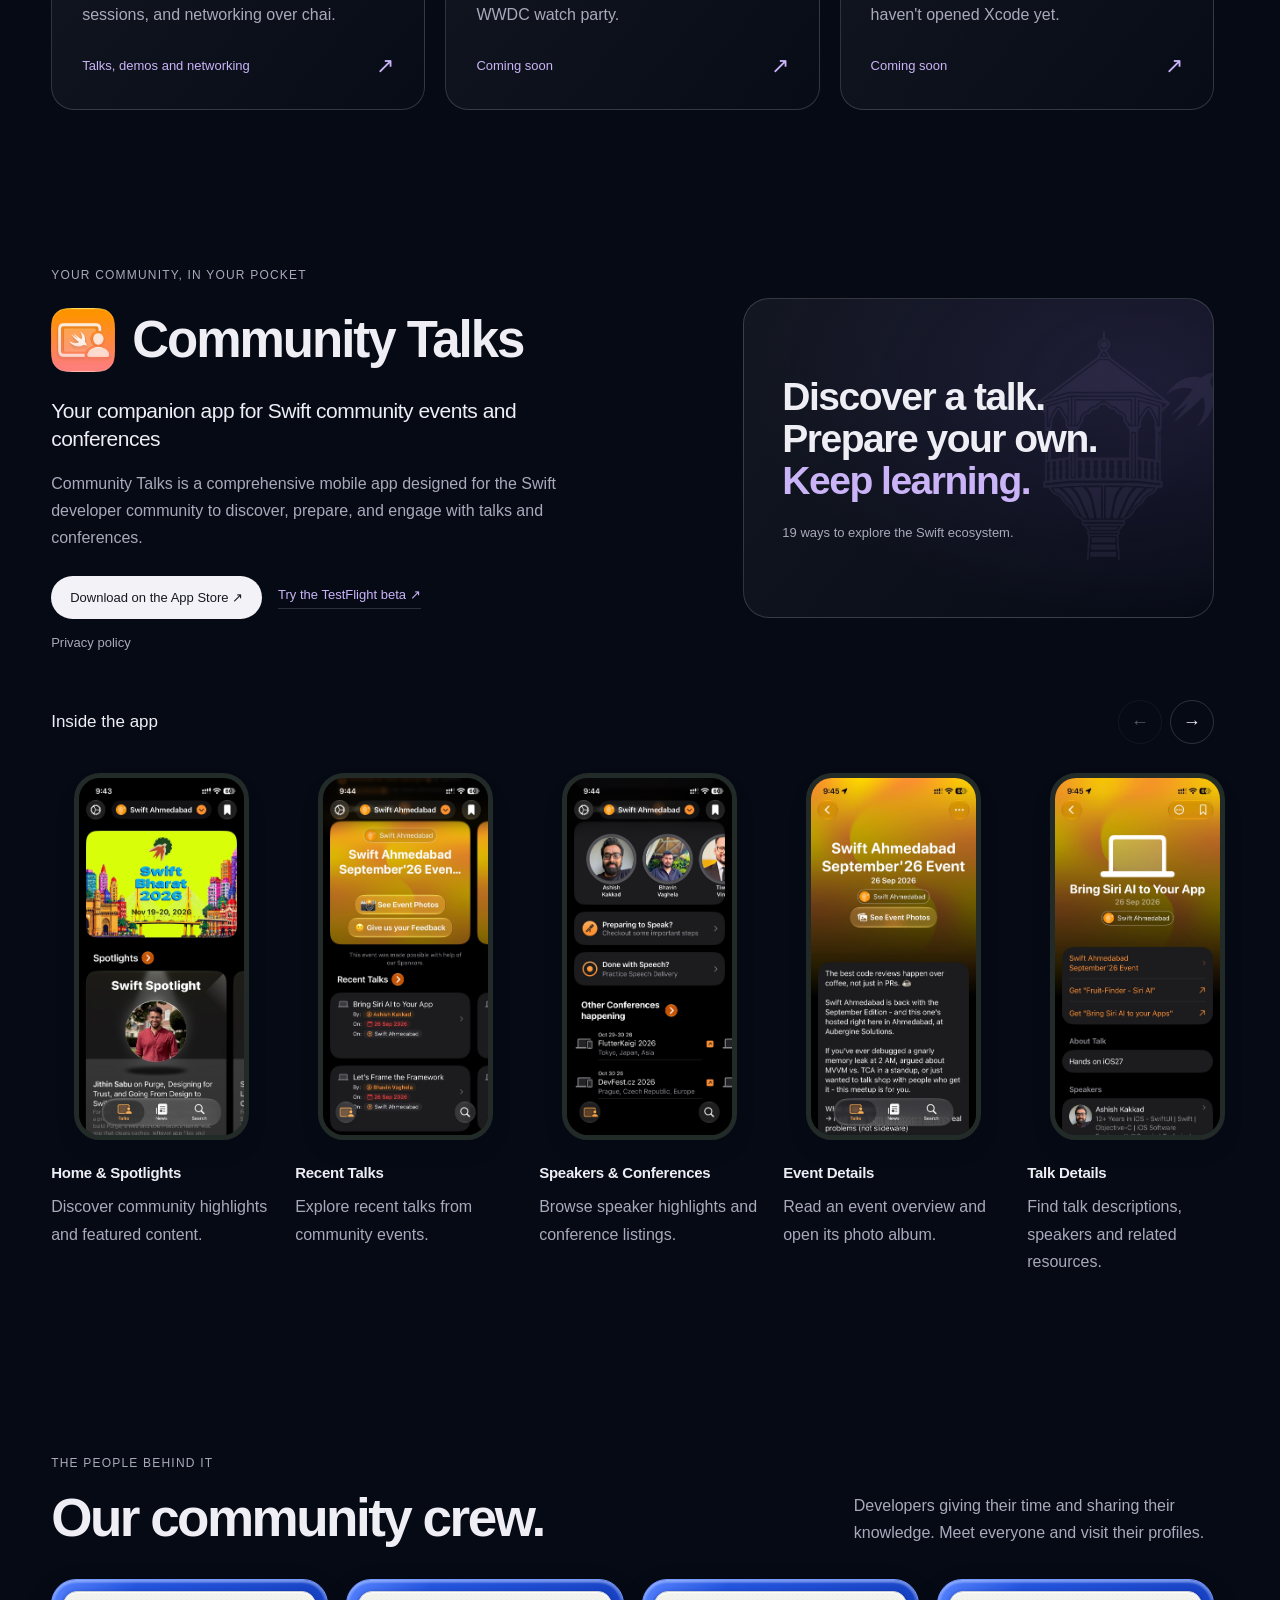
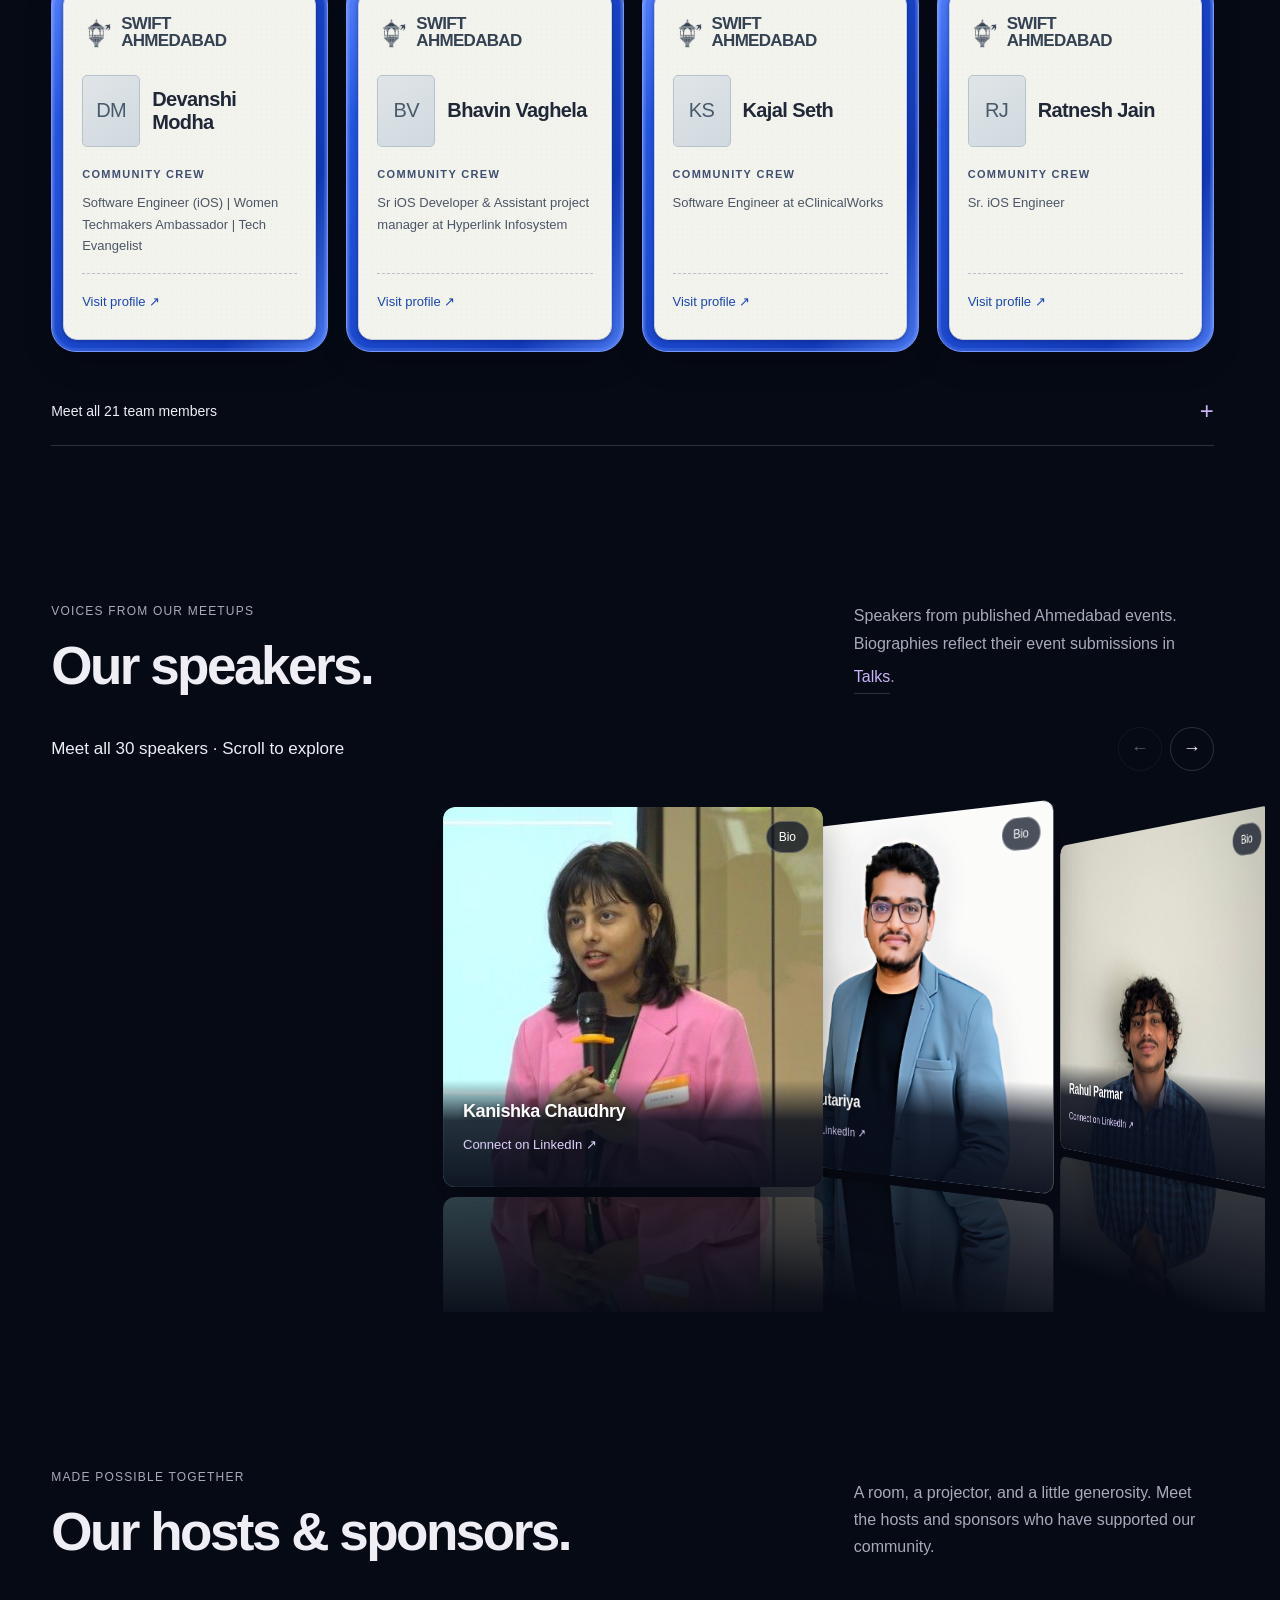
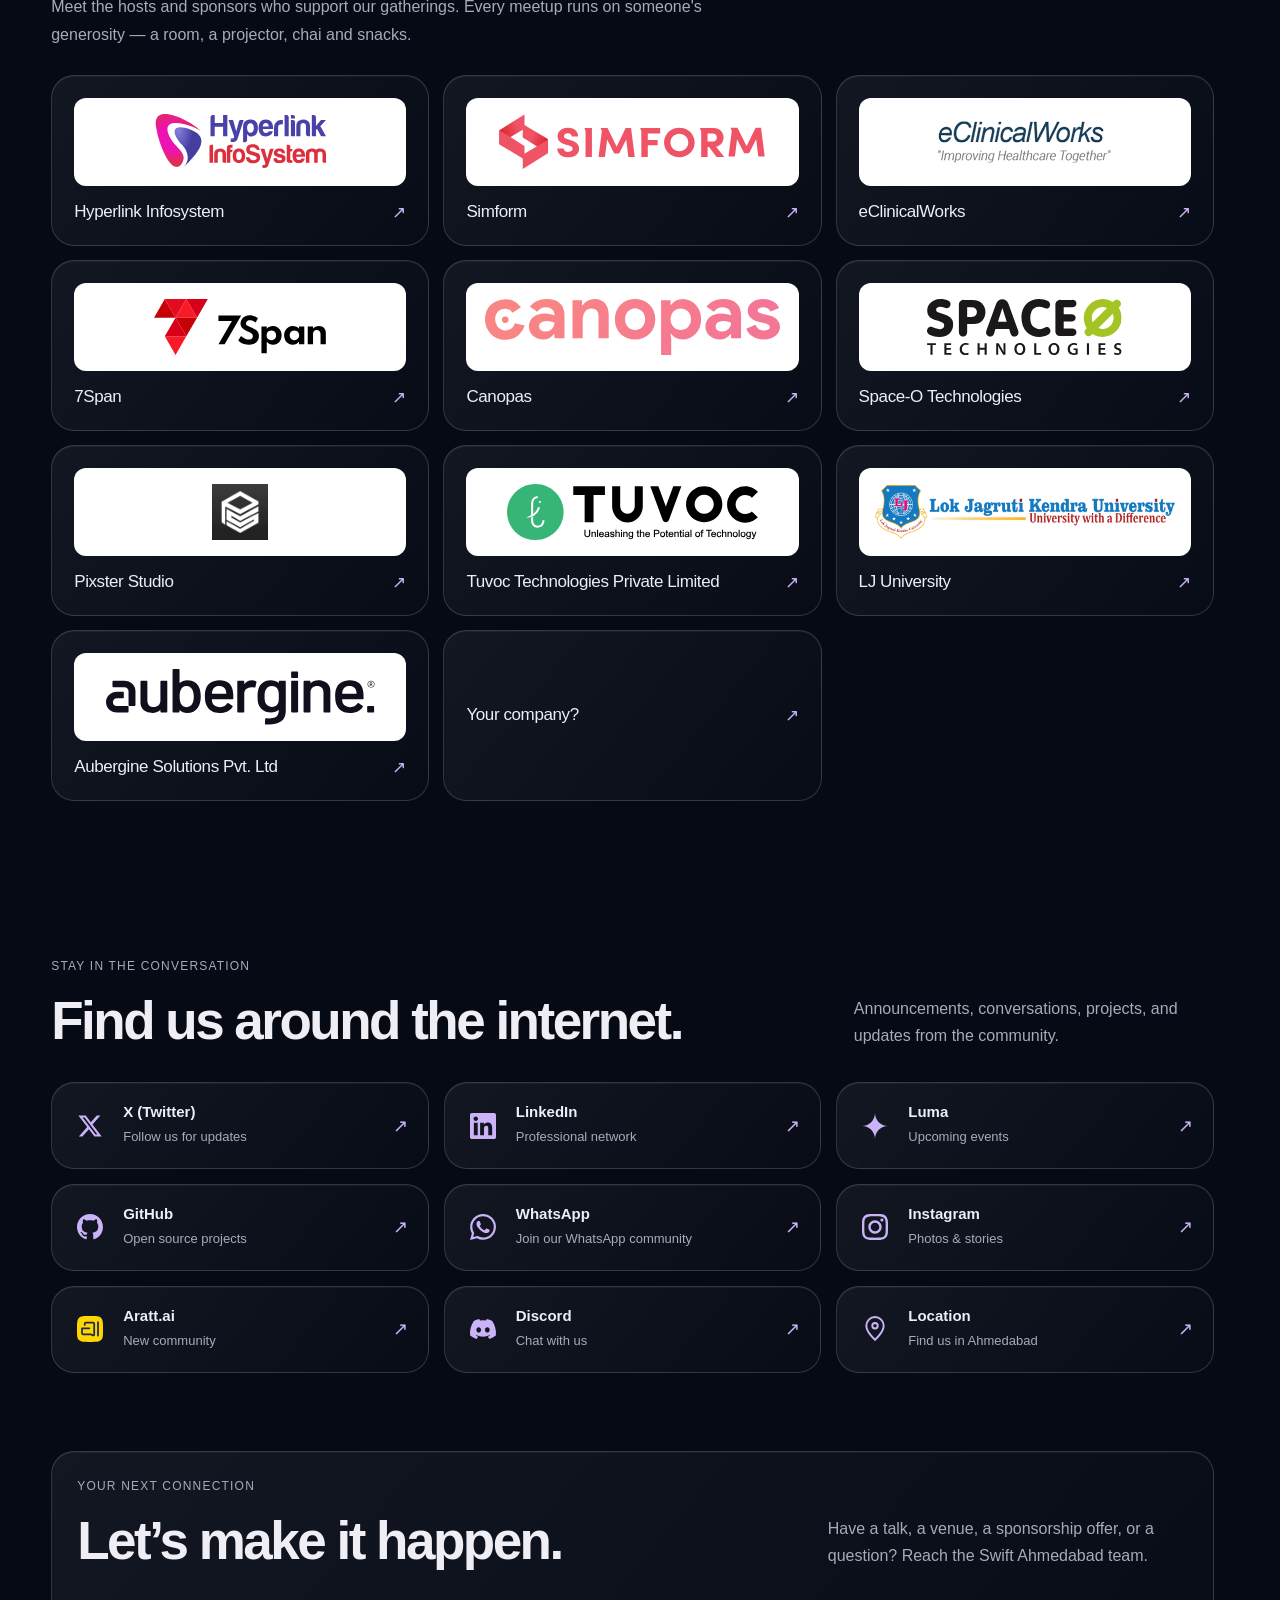
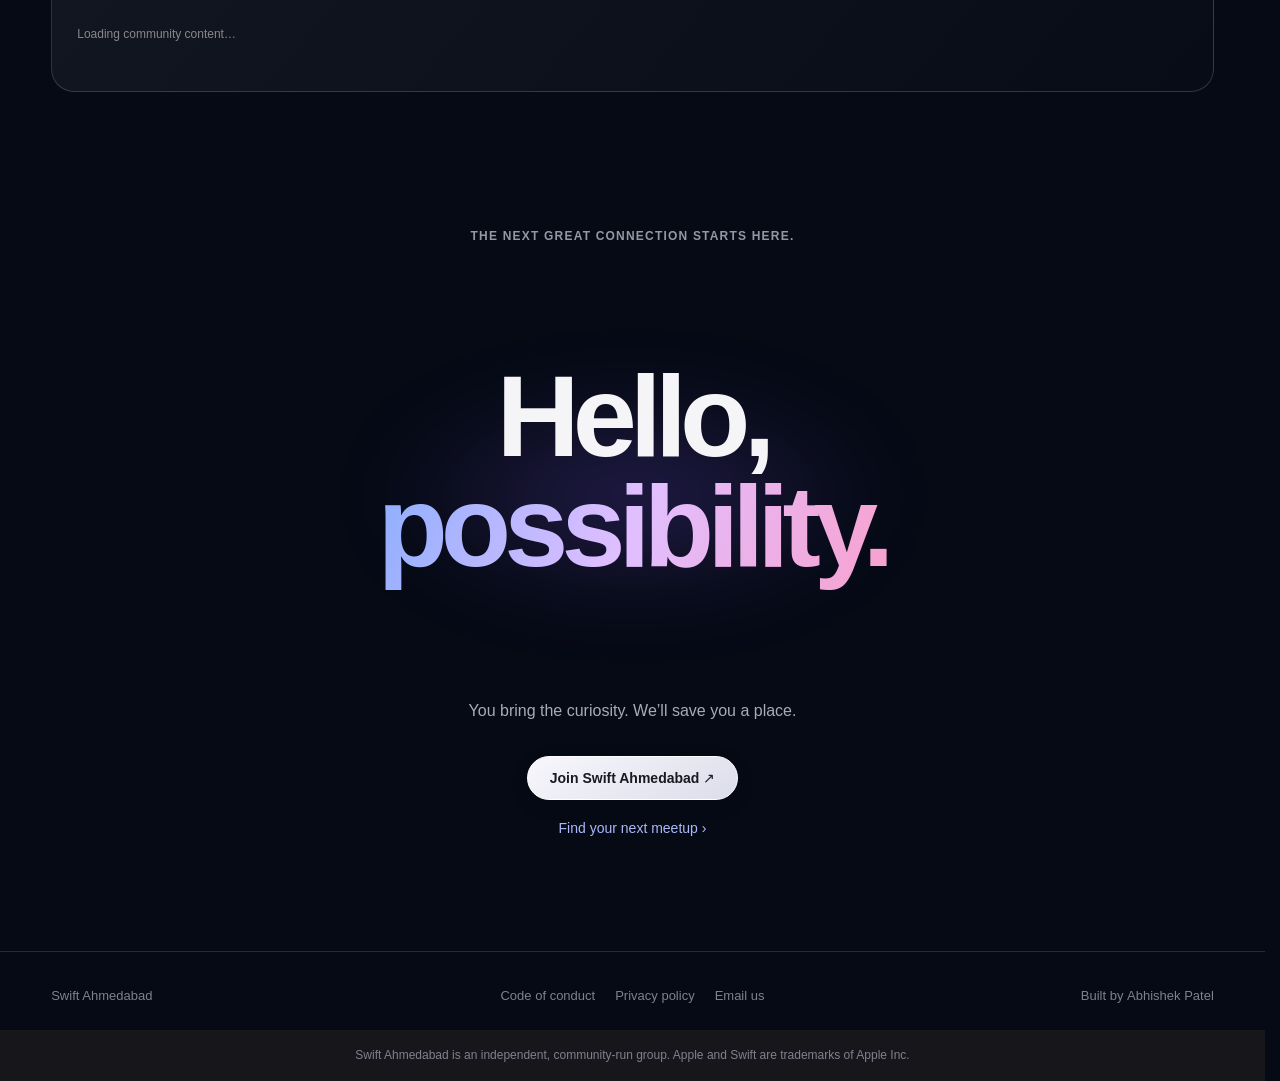
==== commit fde0773a: "feat: add crew profile links and shuffle expanded directory" ====
--- a/index.html
+++ b/index.html
@@ -7,7 +7,7 @@
 <meta name="description" content="Swift Ahmedabad: meetups, workshops, community events, our team, and Community Talks for Apple-platform developers.">
 <link rel="icon" href="assets/swiftAhmedabad.jpg">
 <link rel="stylesheet" href="designs.css?v=community-talks-connect-3">
-<script src="designs.js?v=community-talks-connect" defer></script>
+<script src="designs.js?v=crew-profiles-1" defer></script>
 <script type="module" src="cityscape.mjs?v=10"></script>
 <script type="module" src="headline-glass.mjs?v=5"></script>
 </head>
@@ -135,7 +135,7 @@
 
  <section class="community-section community-app" id="glass-app"><div data-content="app"><p class="loading-copy">Loading Community Talks…</p></div></section>
 
- <section class="community-section community-team" id="glass-team"><div class="community-heading"><div><p class="community-eyebrow">THE PEOPLE BEHIND IT</p><h2>Our community crew.</h2></div><p>Developers giving their time and sharing their knowledge. Meet everyone and connect on LinkedIn.</p></div><div data-content="team"><p class="loading-copy">Loading community content…</p></div></section>
+ <section class="community-section community-team" id="glass-team"><div class="community-heading"><div><p class="community-eyebrow">THE PEOPLE BEHIND IT</p><h2>Our community crew.</h2></div><p>Developers giving their time and sharing their knowledge. Meet everyone and visit their profiles.</p></div><div data-content="team"><p class="loading-copy">Loading community content…</p></div></section>
 
  <section class="community-section community-speakers" id="glass-speakers"><div class="community-heading"><div><p class="community-eyebrow">VOICES FROM OUR MEETUPS</p><h2>Our speakers.</h2></div><p>Speakers from published Ahmedabad events. Biographies reflect their event submissions in <a href="https://github.com/Swift-Ahmedabad/Talks/tree/617e9de2b07eacf132da829cbbb272cc8a44bc74/Swift-Ahmedabad" target="_blank" rel="noopener noreferrer">Talks</a>.</p></div><div data-content="speakers"><p class="loading-copy">Loading speaker profiles…</p></div></section>
 
@@ -217,7 +217,7 @@
 <footer class="liquid-footer">
  <span>Swift Ahmedabad</span>
  <div><a href="code-of-conduct.html">Code of conduct</a><a href="privacy-policy.html">Privacy policy</a><a href="mailto:helloswiftahmedabad@gmail.com" data-link="email">Email us</a></div>
- <span>Built by Abhishek Patel</span>
+ <span>Built by <a href="https://abhishek-patel-in.github.io/" target="_blank" rel="noopener noreferrer">Abhishek Patel</a></span>
  <p>Swift Ahmedabad is an independent, community-run group. Apple and Swift are trademarks of Apple Inc.</p>
 </footer>
 </body>
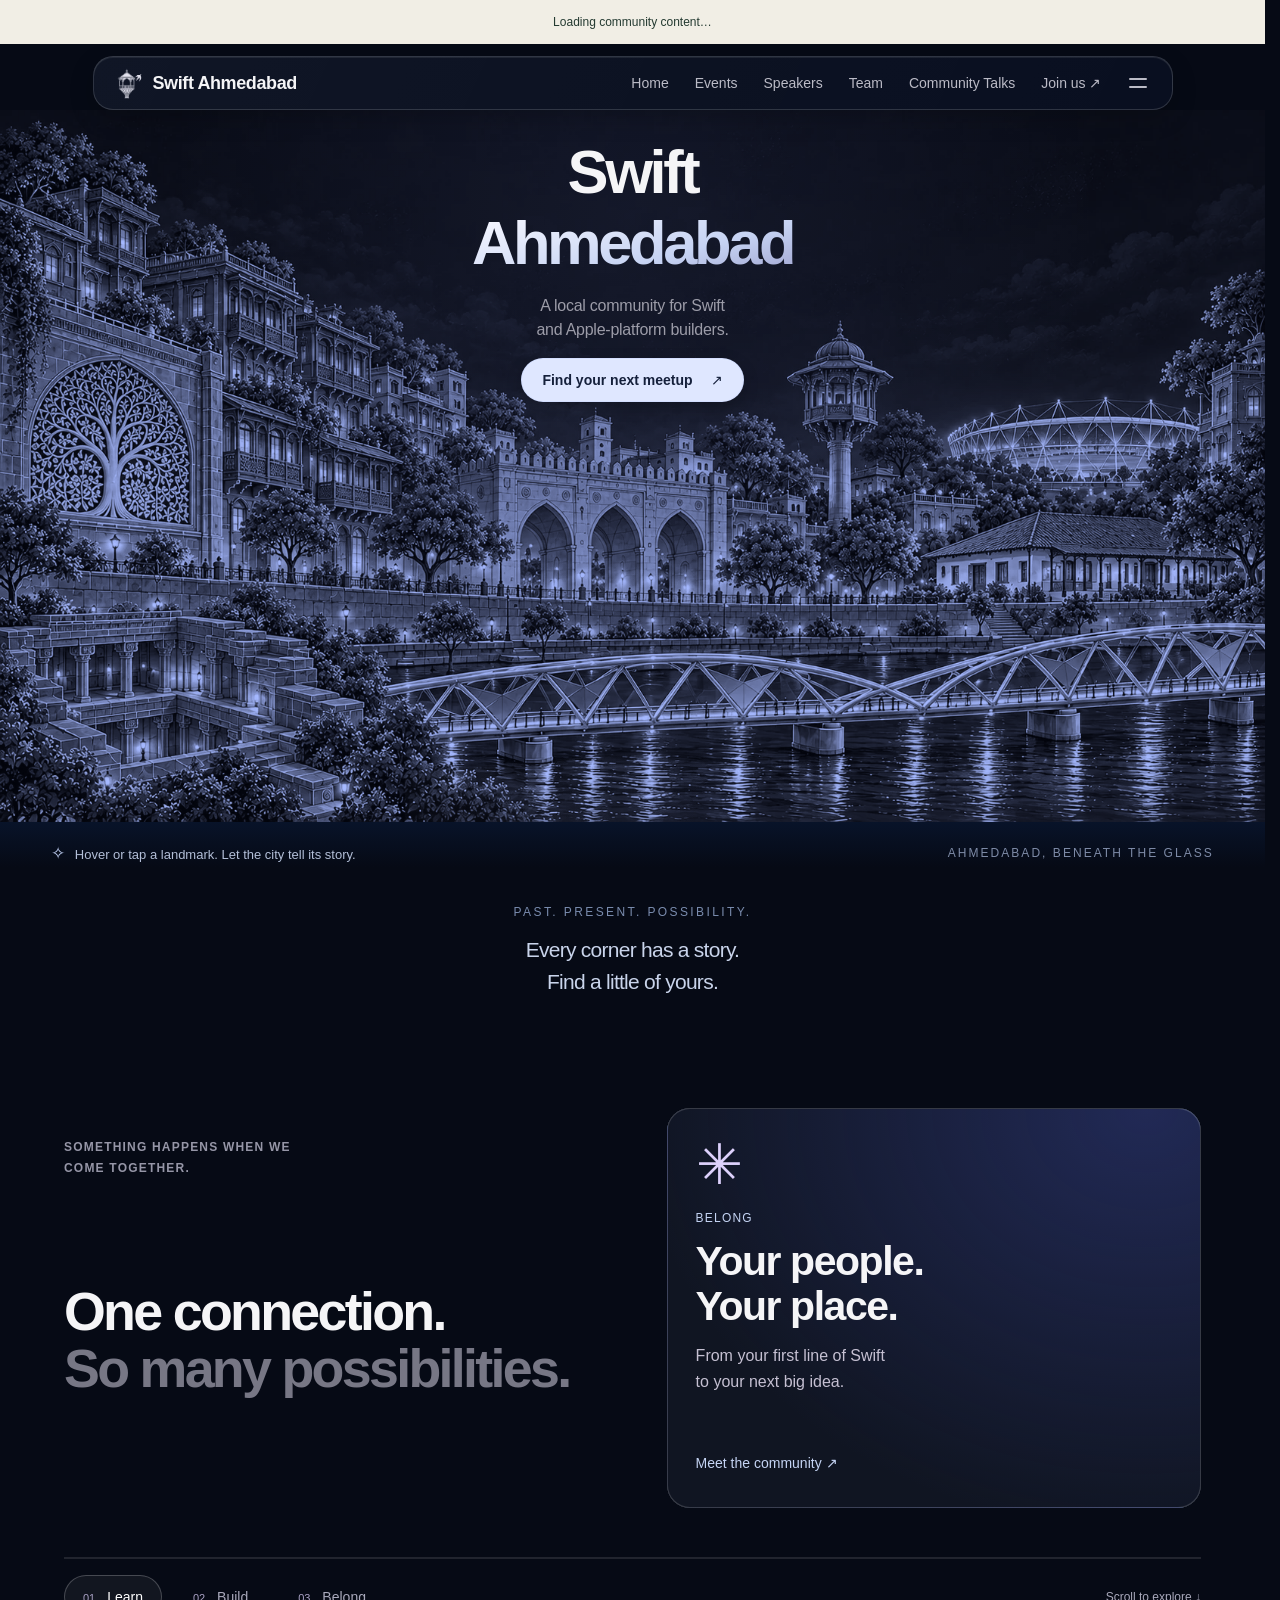
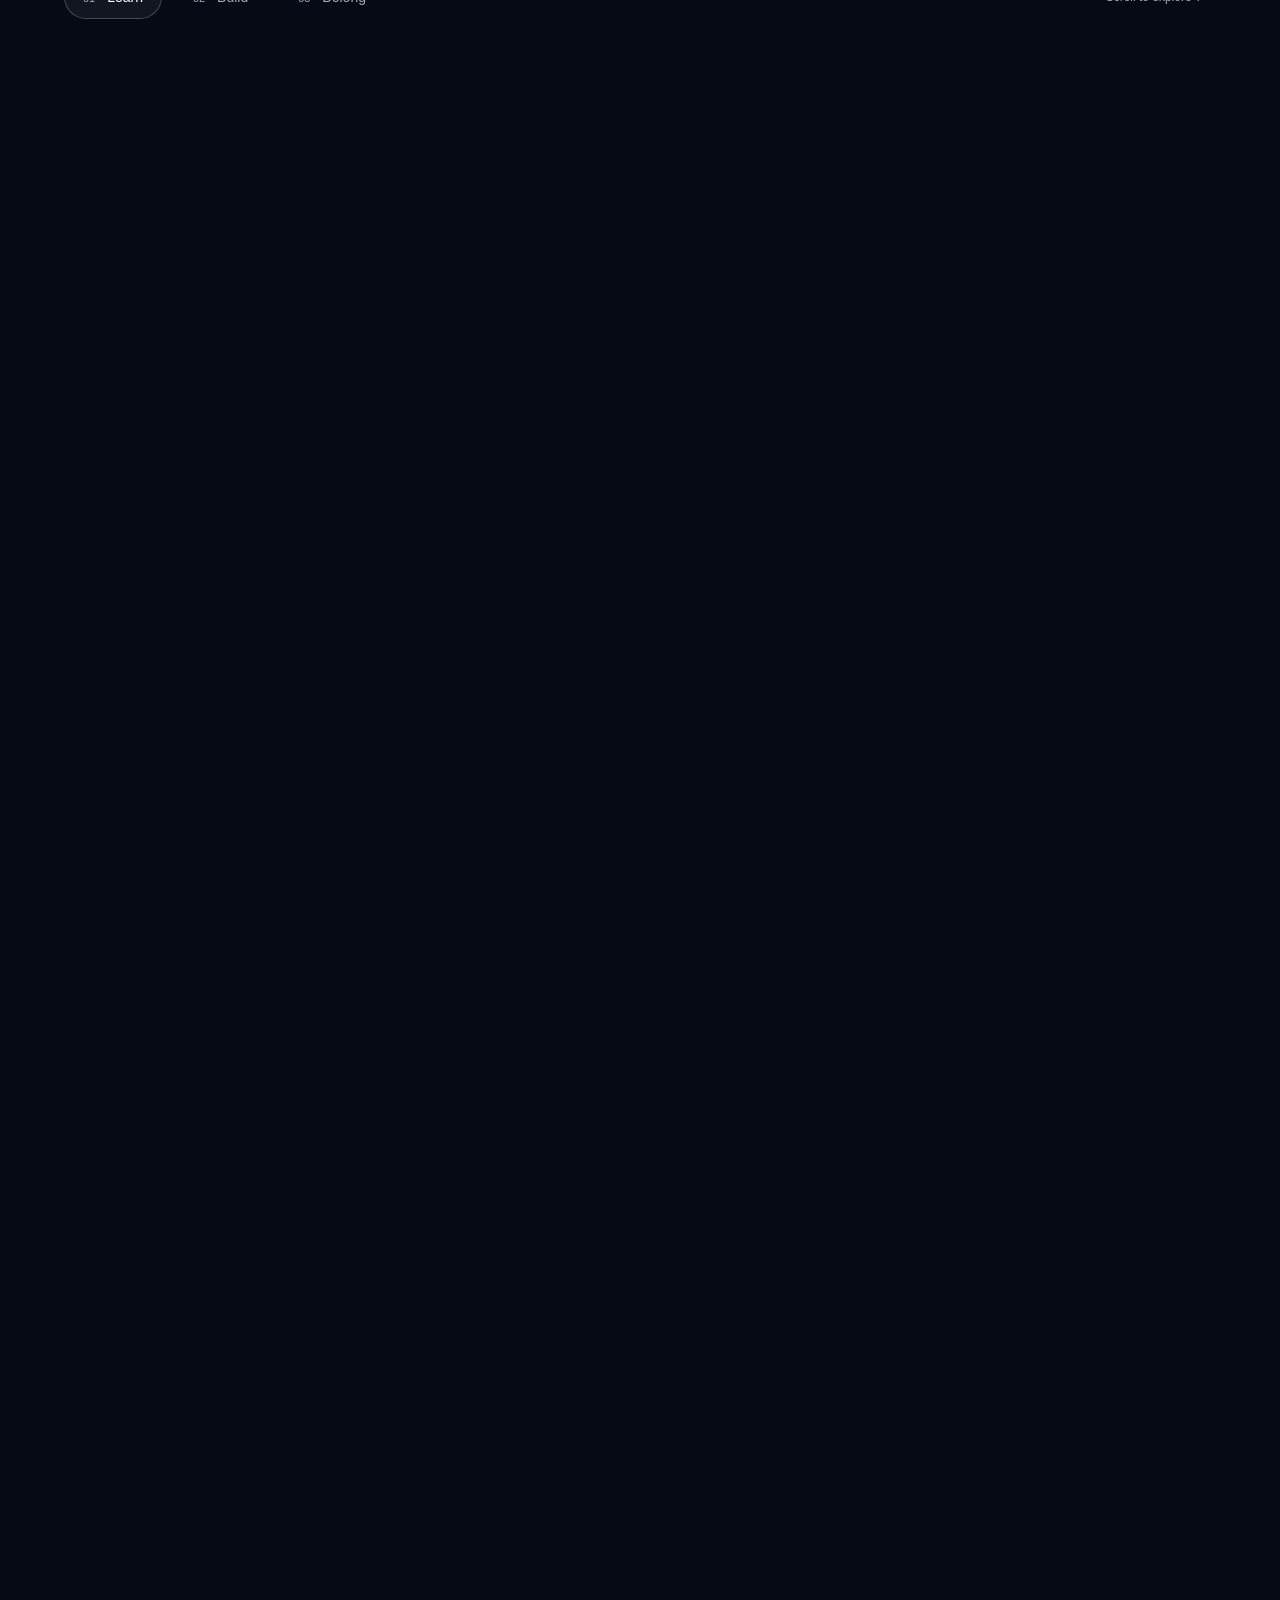
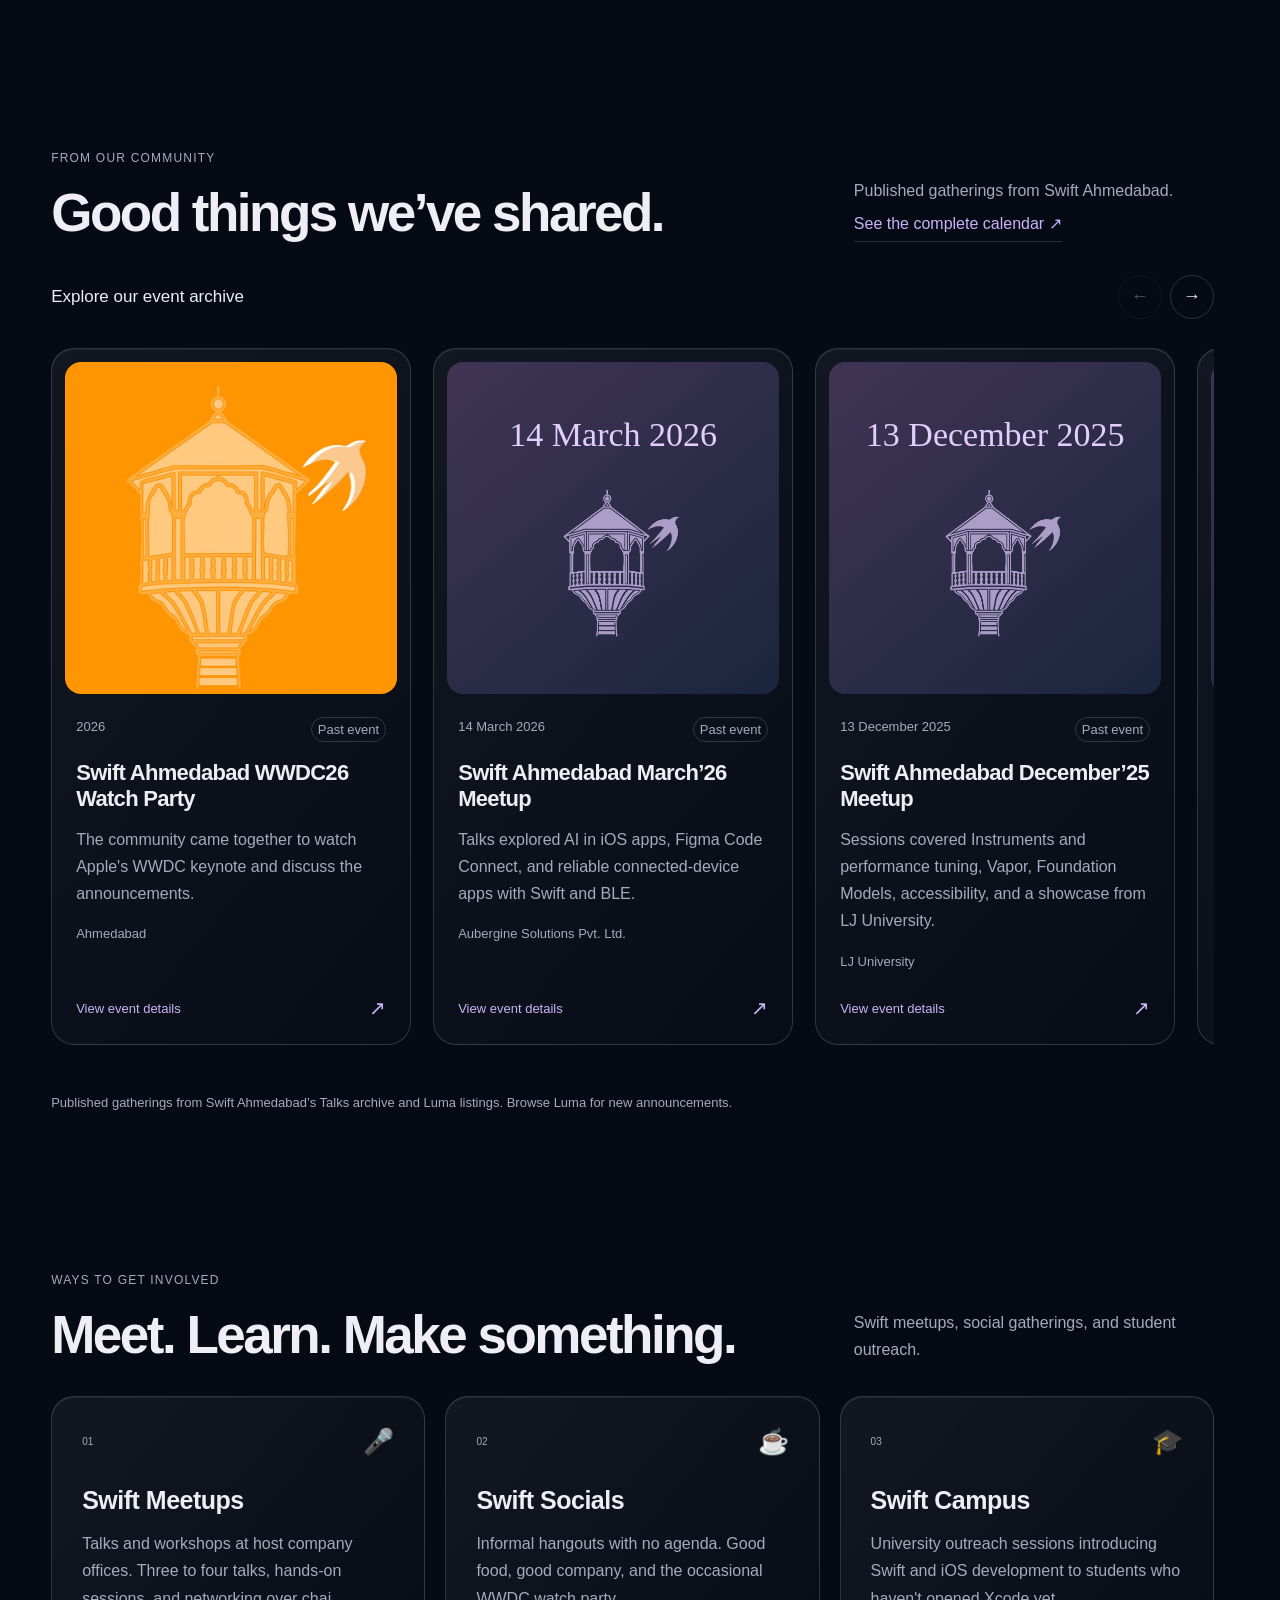
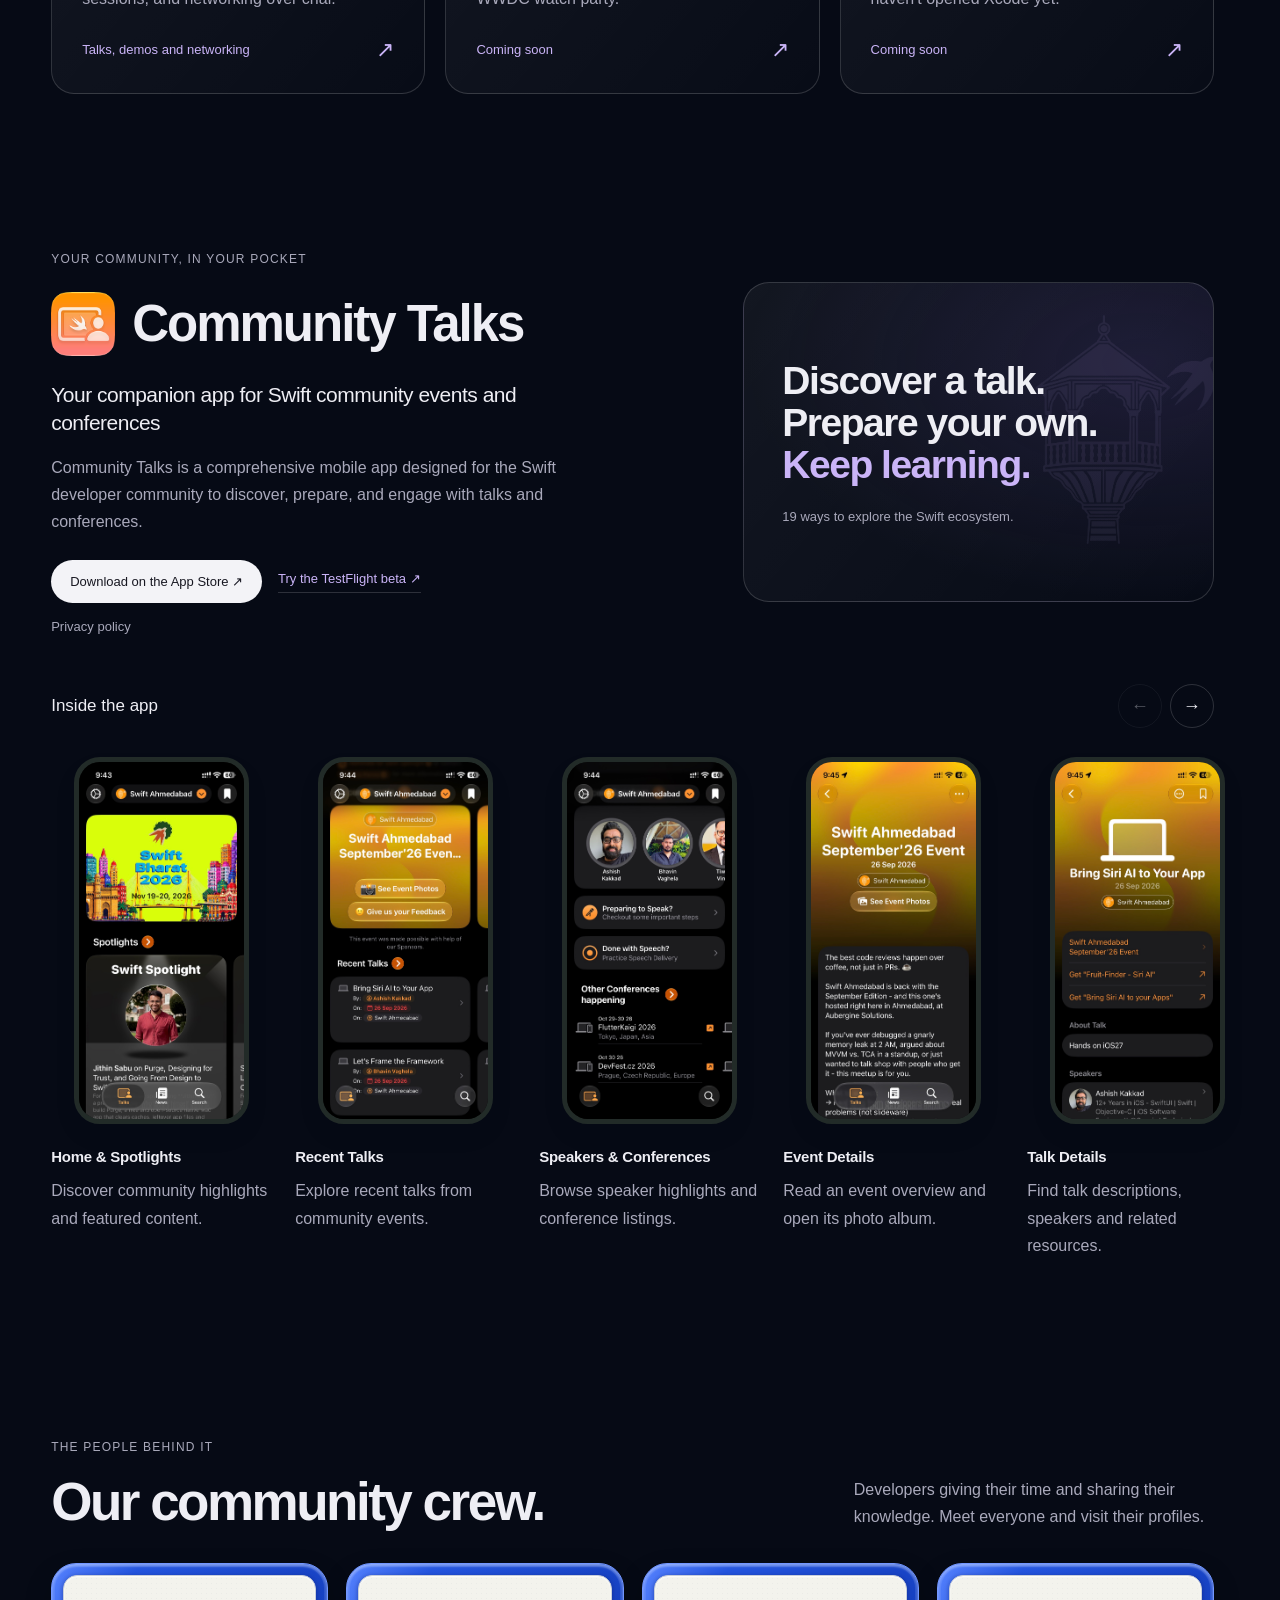
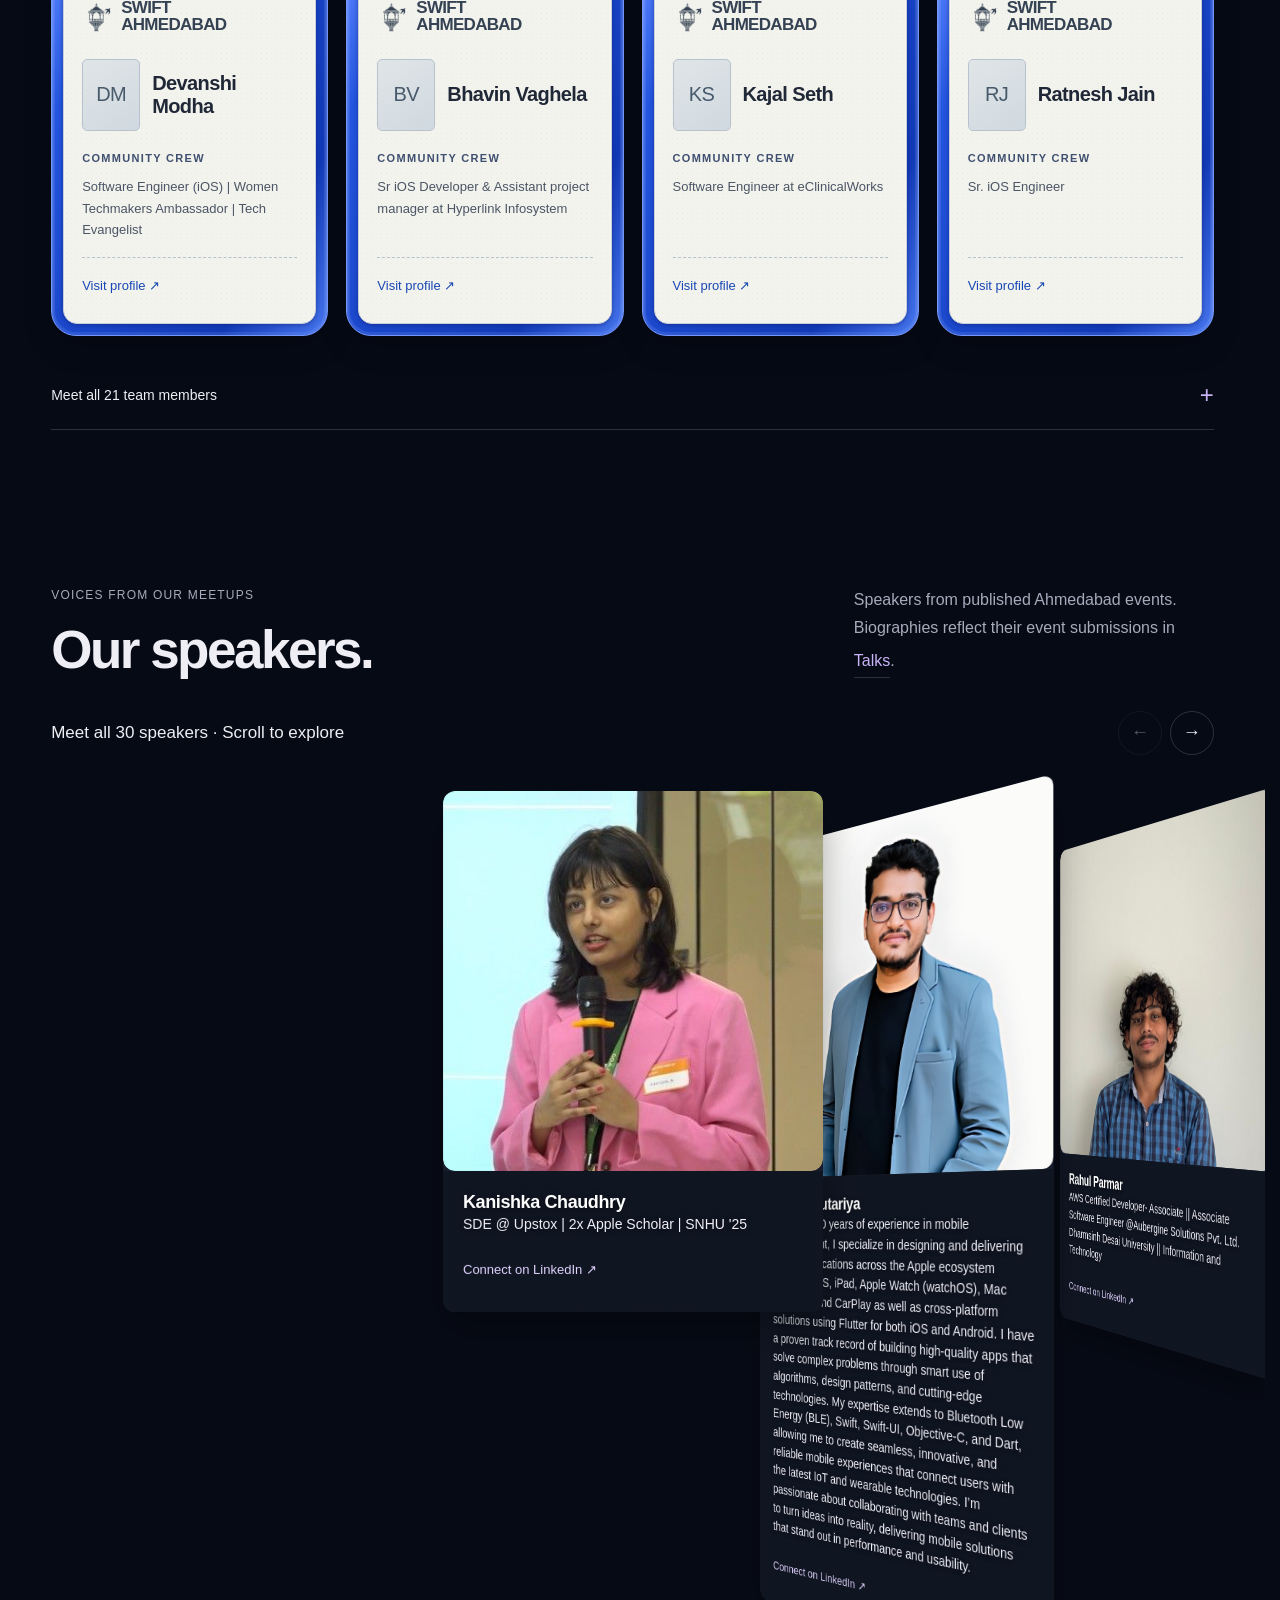
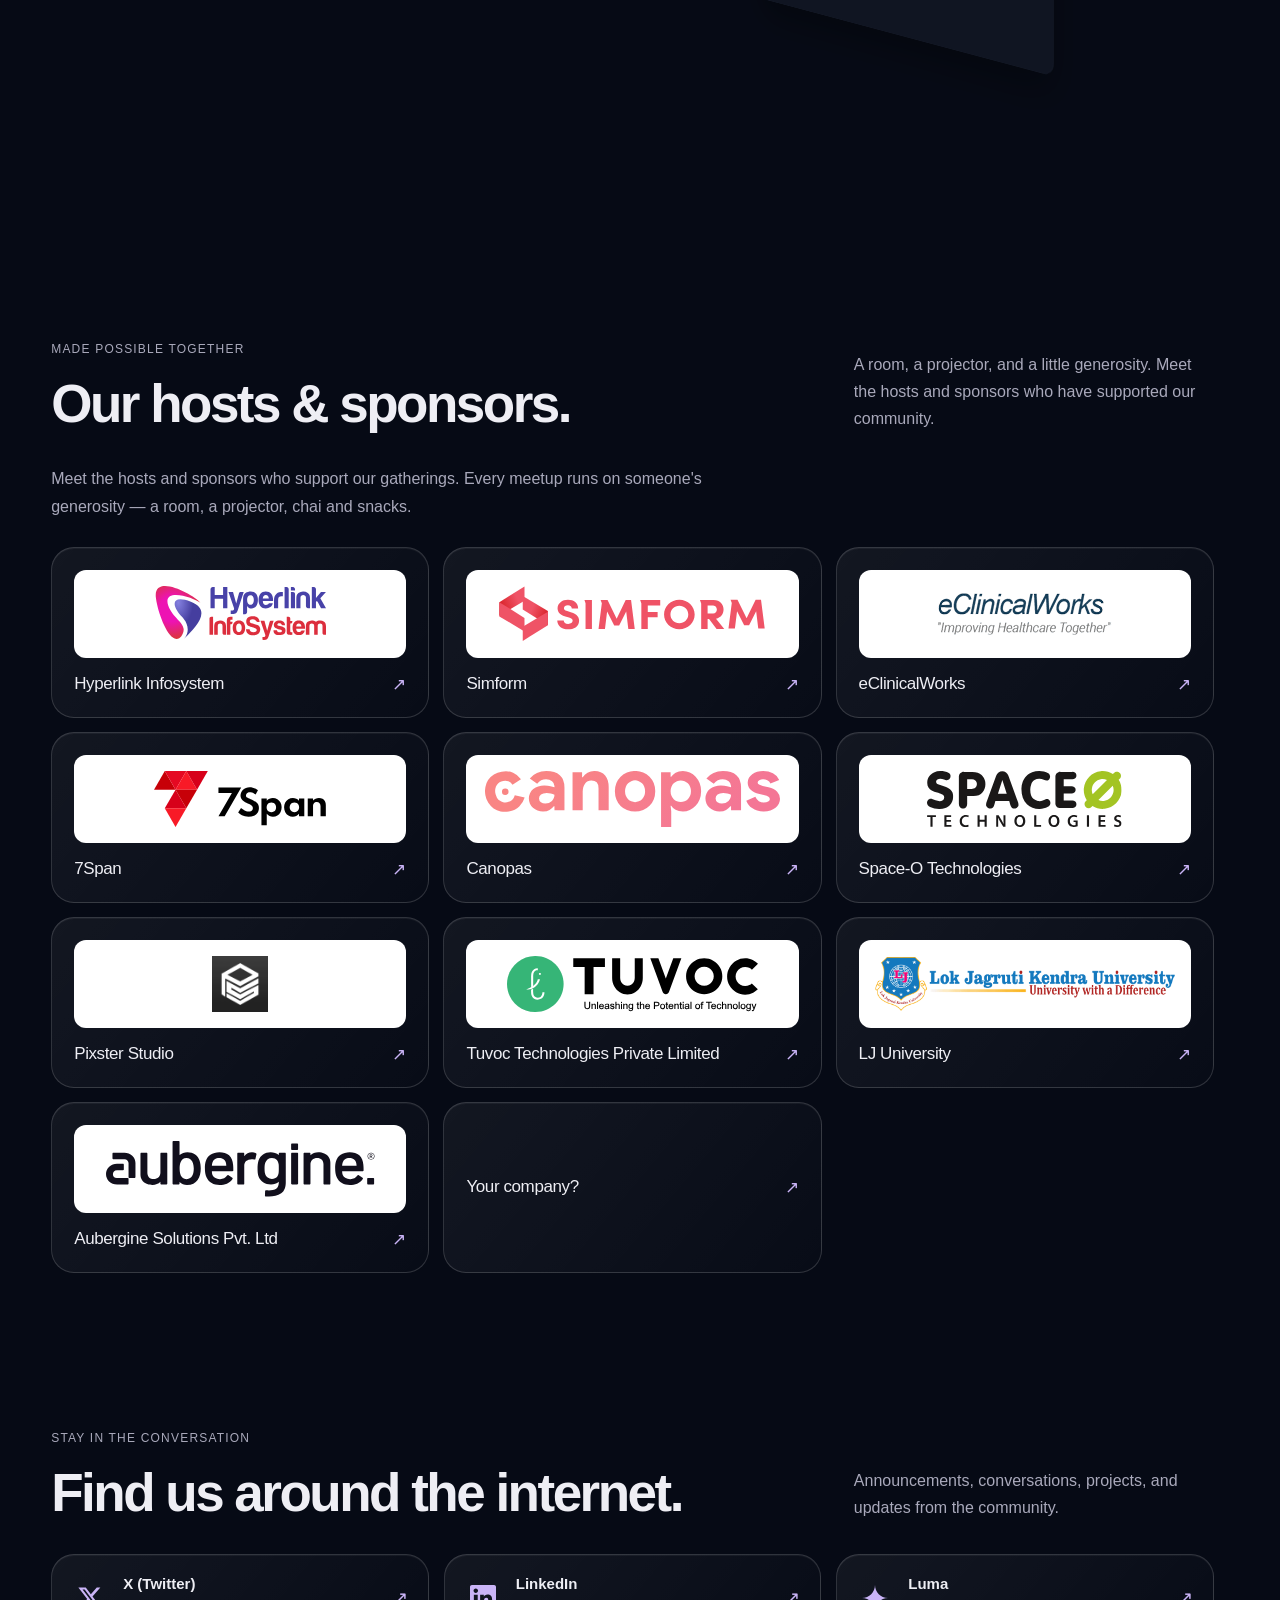
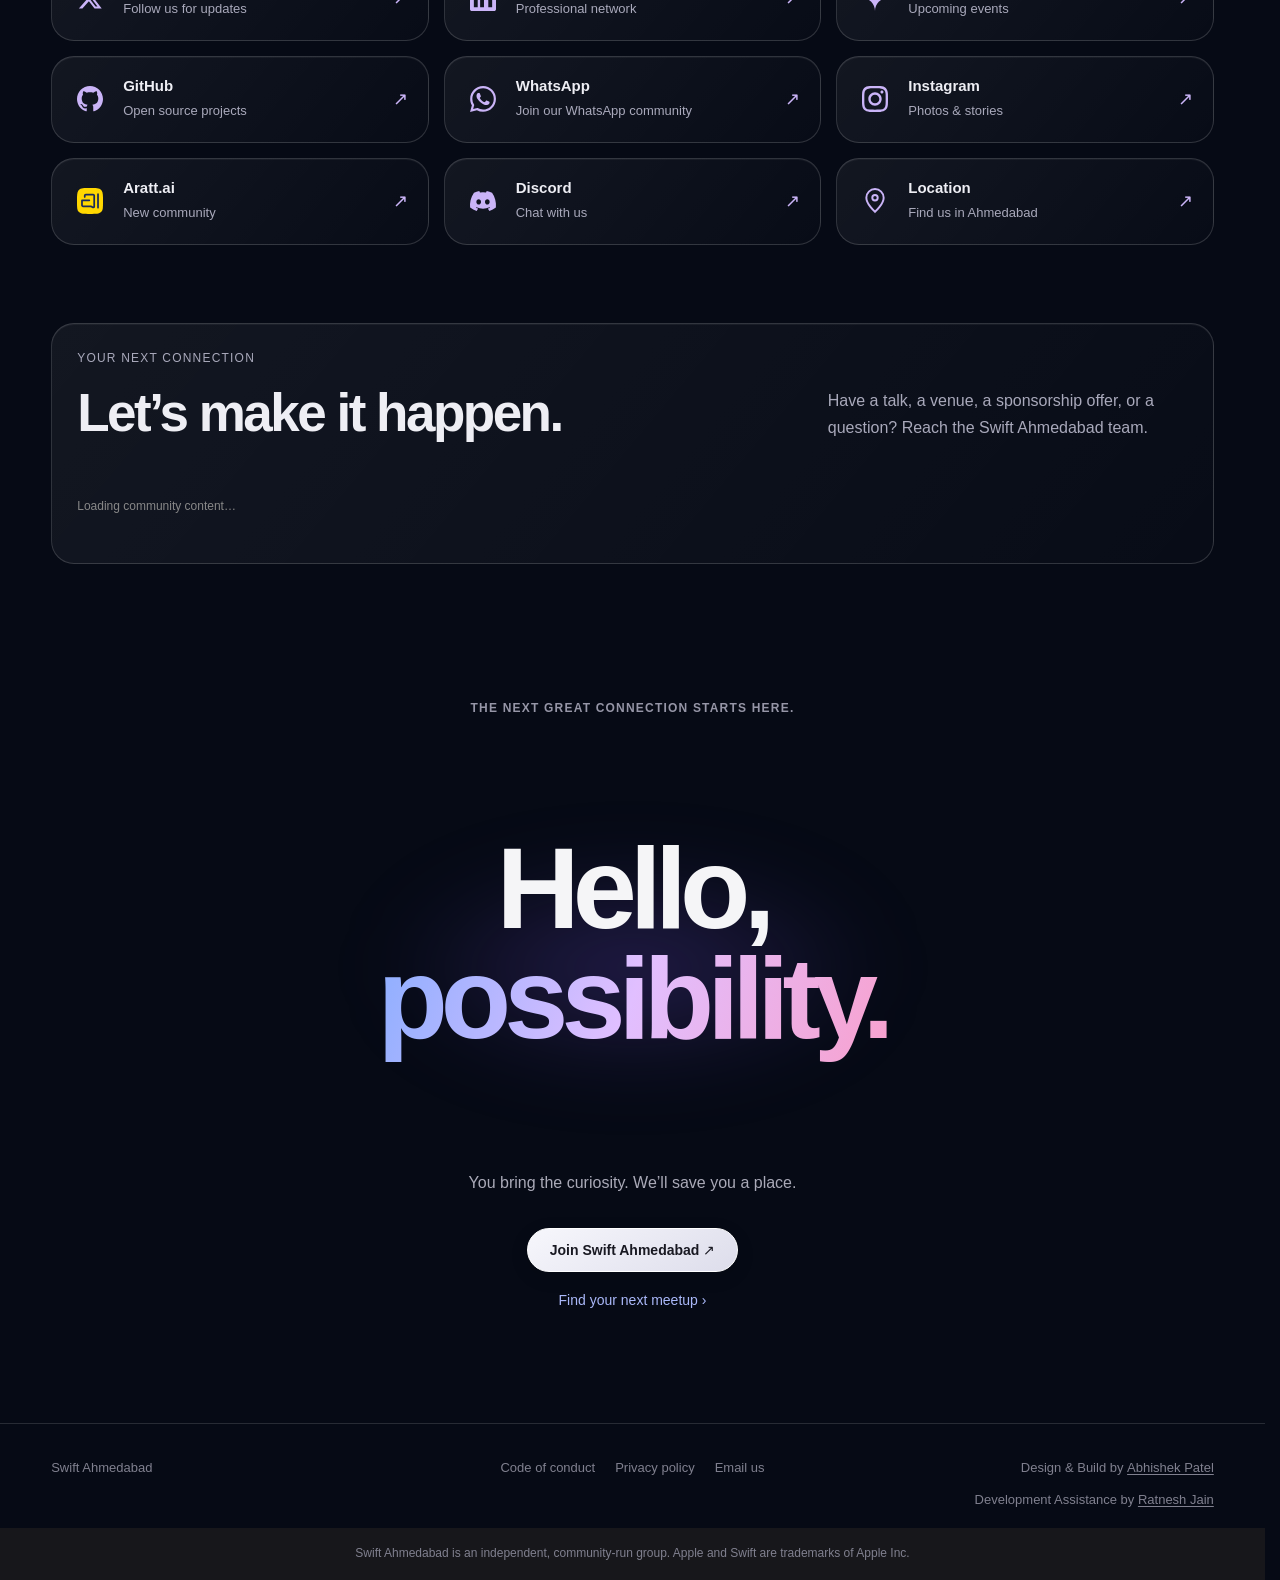
==== commit 9f547329: "Footer Details updated" ====
--- a/index.html
+++ b/index.html
@@ -217,7 +217,10 @@
 <footer class="liquid-footer">
  <span>Swift Ahmedabad</span>
  <div><a href="code-of-conduct.html">Code of conduct</a><a href="privacy-policy.html">Privacy policy</a><a href="mailto:helloswiftahmedabad@gmail.com" data-link="email">Email us</a></div>
- <span>Built by <a href="https://abhishek-patel-in.github.io/" target="_blank" rel="noopener noreferrer">Abhishek Patel</a></span>
+ <span class="footer-credits">
+  <span>Design &amp; Build by <a class="footer-credit-link" href="https://abhishek-patel-in.github.io/" target="_blank" rel="noopener noreferrer">Abhishek Patel</a></span>
+  <span>Development Assistance by <a class="footer-credit-link" href="https://www.linkedin.com/in/ratnesh-jain-7a2270146/" target="_blank" rel="noopener noreferrer">Ratnesh Jain</a></span>
+ </span>
  <p>Swift Ahmedabad is an independent, community-run group. Apple and Swift are trademarks of Apple Inc.</p>
 </footer>
 </body>
--- a/designs.css
+++ b/designs.css
@@ -70,8 +70,11 @@
 .liquid-footer{border-top:1px solid #fff2;max-width:1100px;margin:auto;padding:22px 20px 0;display:grid;grid-template-columns:minmax(0,1fr) auto minmax(0,1fr);align-items:center;gap:12px 24px;font-size:10px;line-height:1.6;color:#80808f}
 .liquid-footer>div{display:flex;flex-wrap:wrap;gap:0 20px}
 .liquid-footer a{display:inline-flex;align-items:center;min-height:44px}
+.liquid-footer .footer-credit-link{min-height:32px;text-decoration:underline;text-decoration-thickness:1px;text-underline-offset:2px}
+.footer-credits{display:flex;flex-direction:column;align-items:flex-end;gap:0}
 .liquid-footer>span:last-of-type{justify-self:end}
 .liquid-footer>p{grid-column:1/-1;margin-inline:calc(-1 * var(--section-gutter));padding:16px var(--section-gutter);background:#17171b;text-align:center;font-size:.75rem}
+@media(min-width:761px){.liquid-footer{align-items:start}.liquid-footer>span:first-of-type{display:inline-flex;align-items:center;min-height:44px}.footer-credits{padding-top:6px}}
 @media(max-width:1100px){
 .liquid-nav{margin-left:28px;margin-right:28px}
 .liquid-hero{padding-top:55px}
@@ -109,6 +112,7 @@
 .liquid-join>p:not(.liquid-kicker){font-size:12px}
 .liquid-footer{grid-template-columns:1fr;padding:22px 22px 0;font-size:9px;gap:12px}
 .liquid-footer>span:last-of-type{justify-self:start}
+.footer-credits{align-items:flex-start}
 }
 @media(prefers-reduced-motion:reduce){
 html{scroll-behavior:auto}
